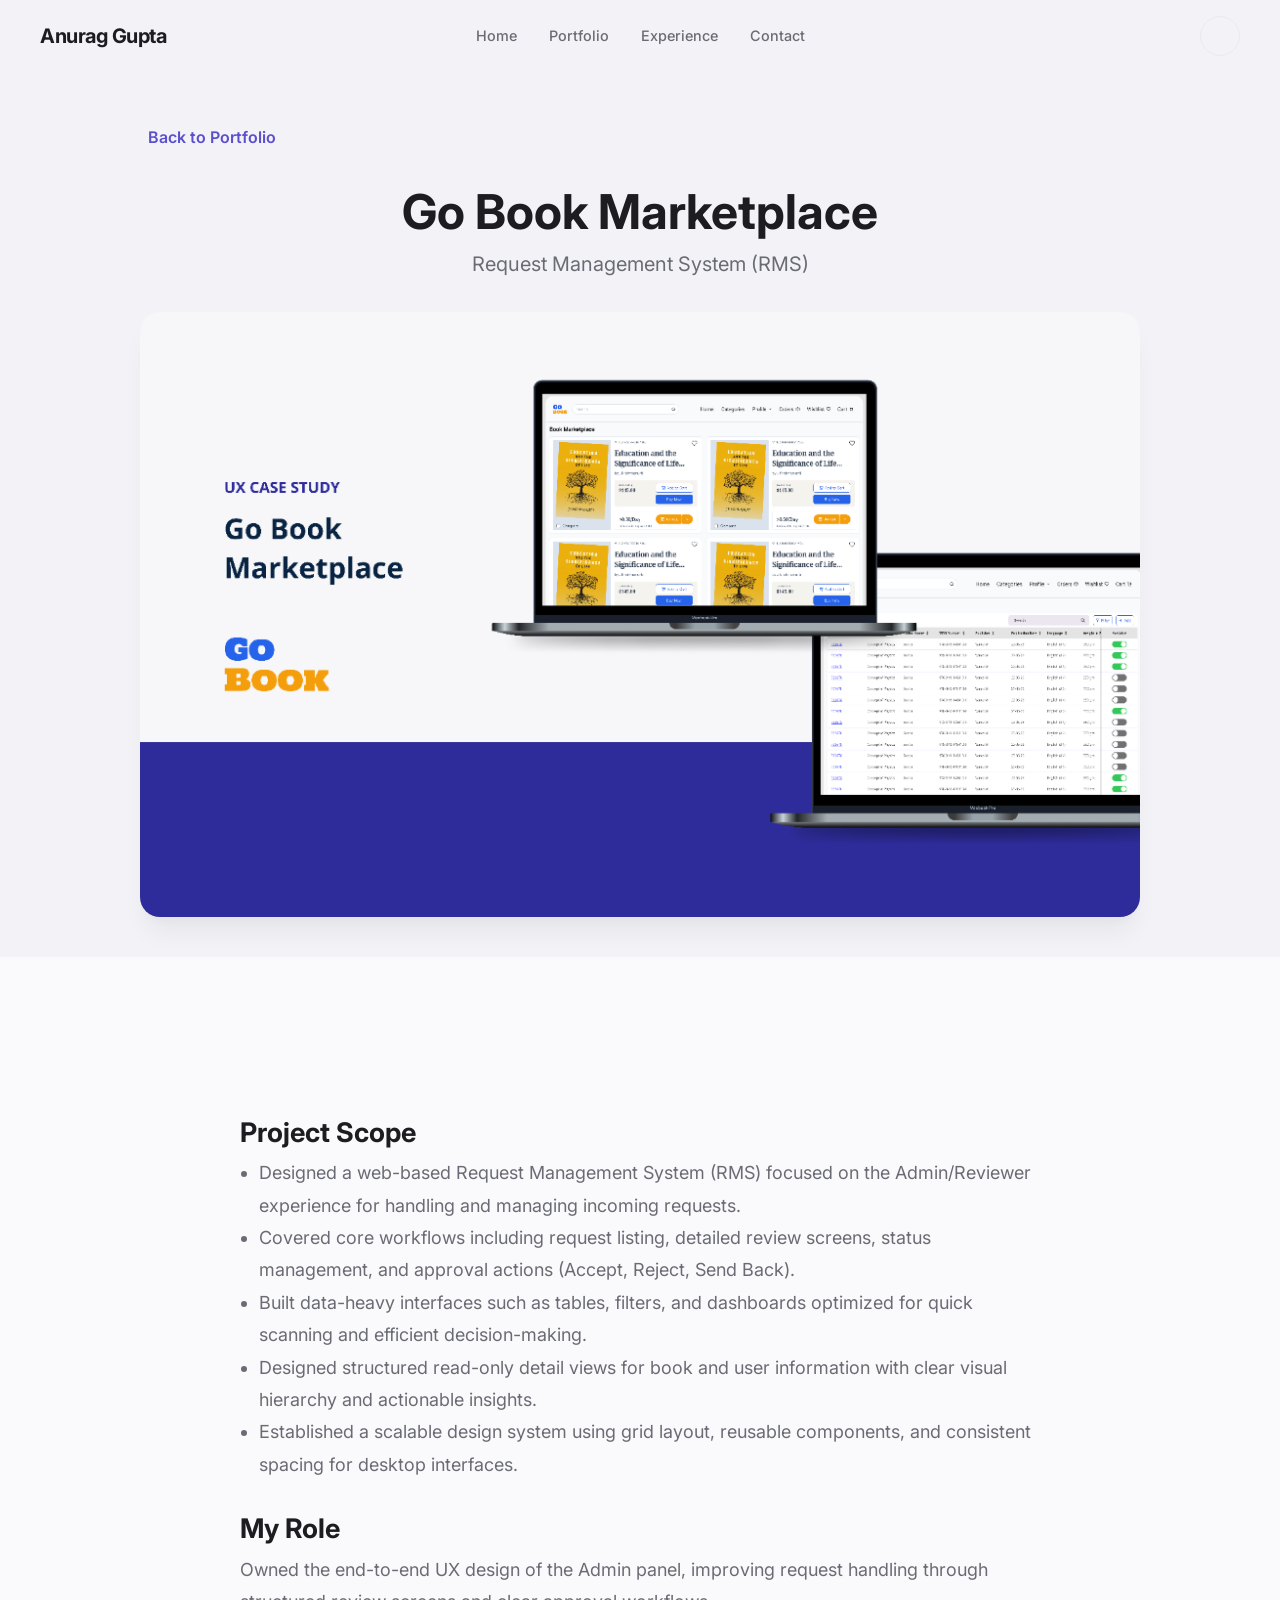
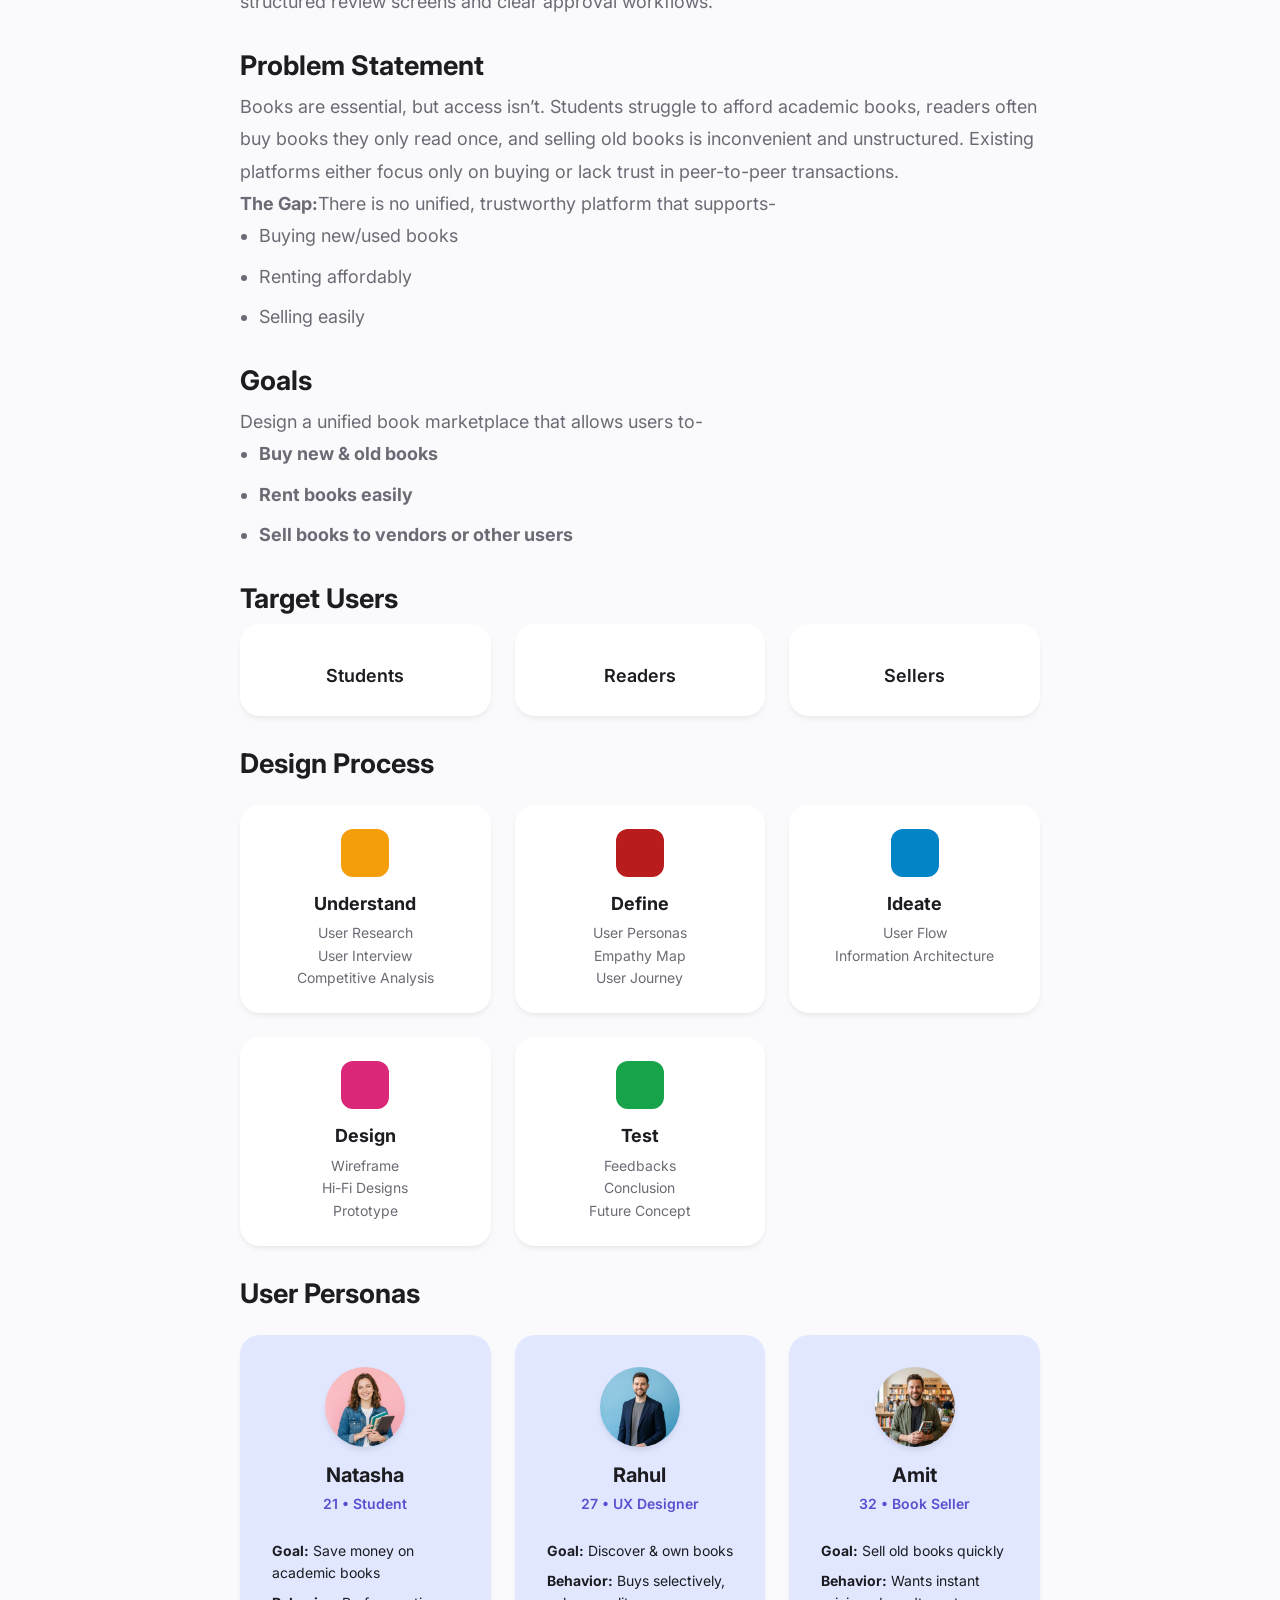
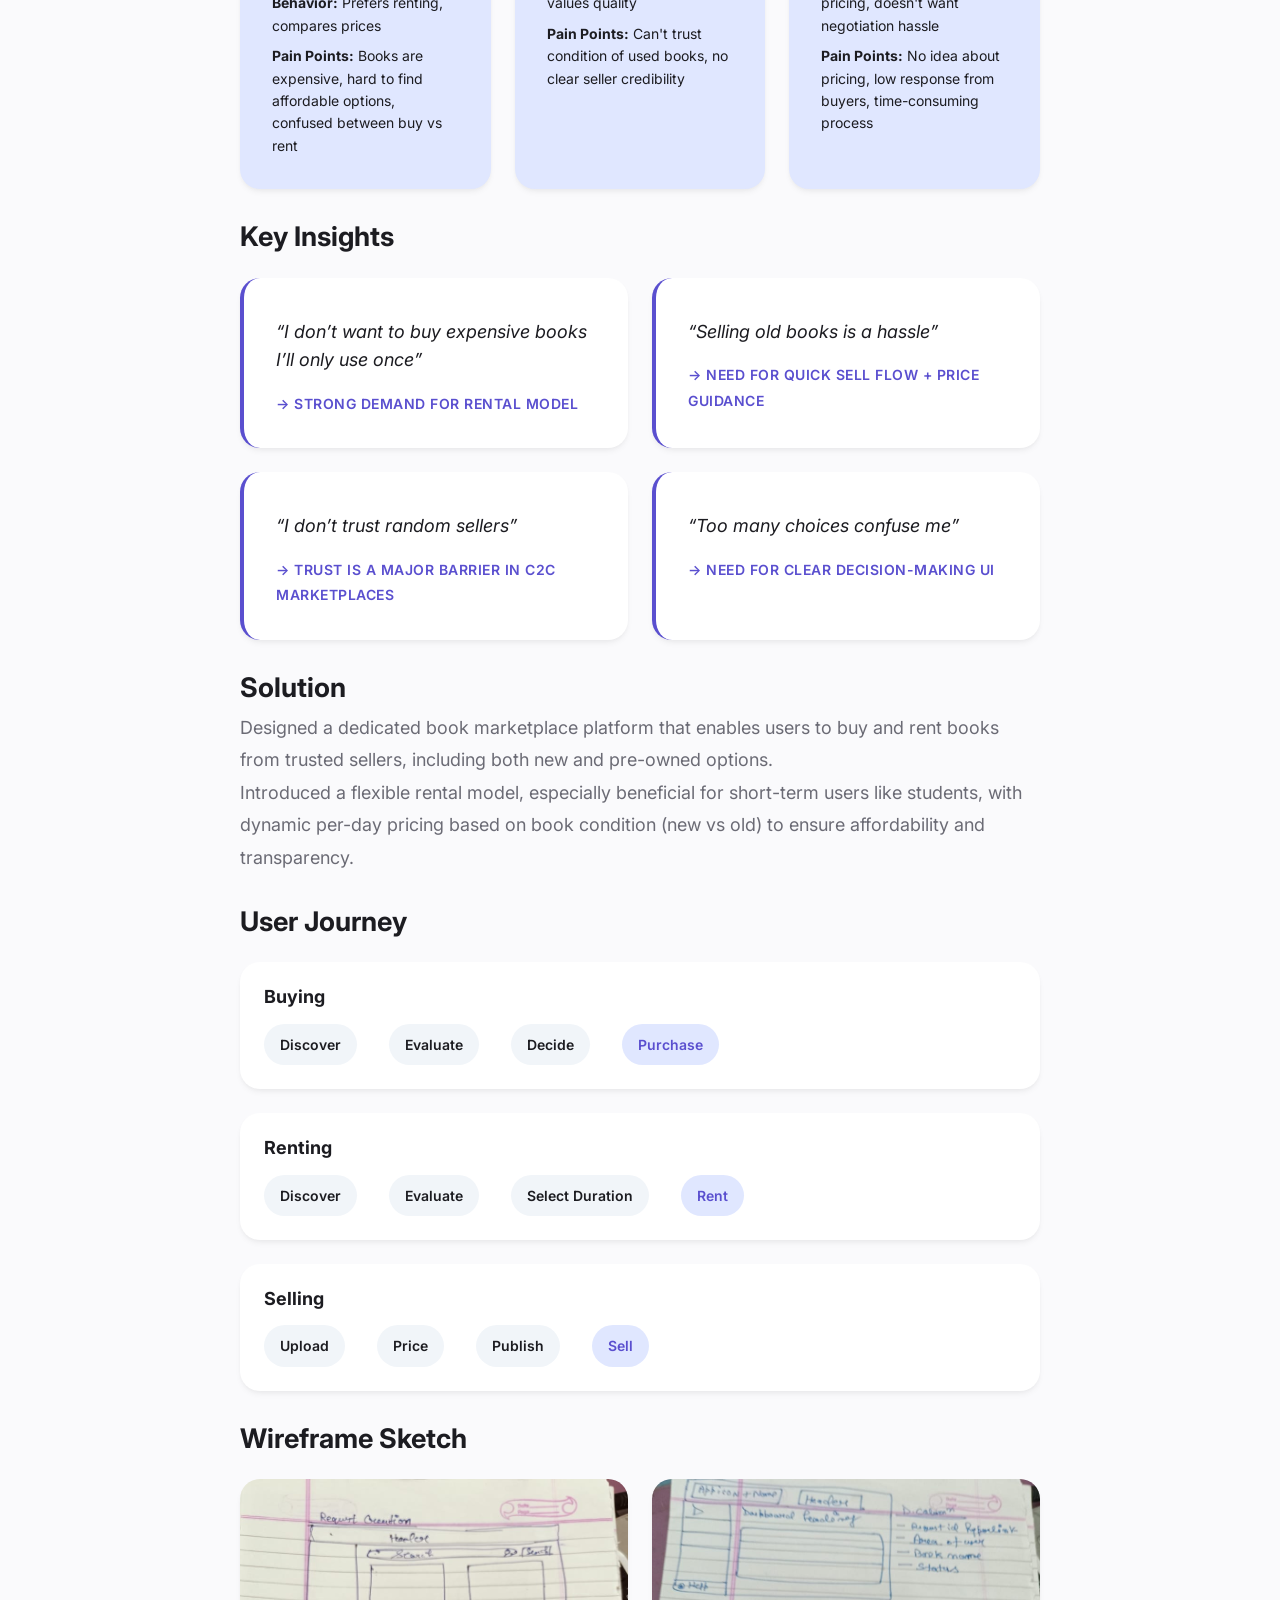
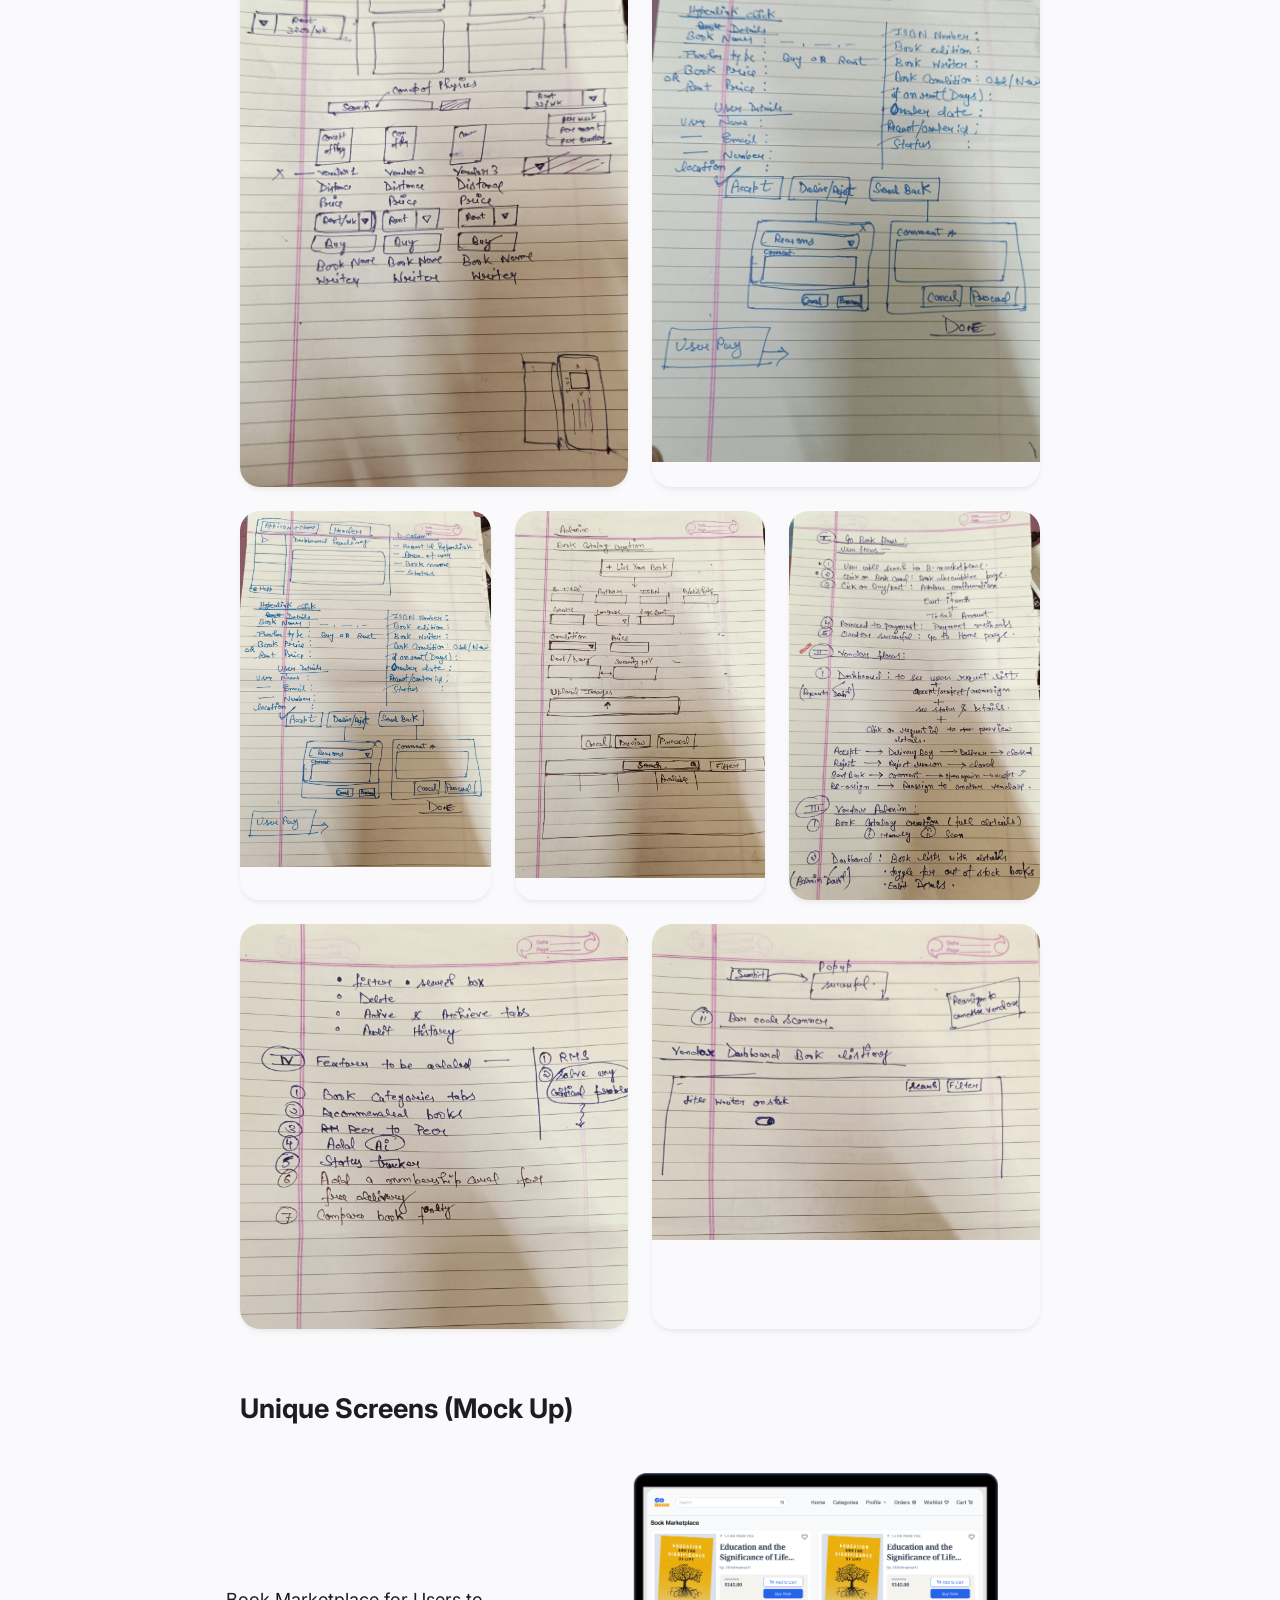
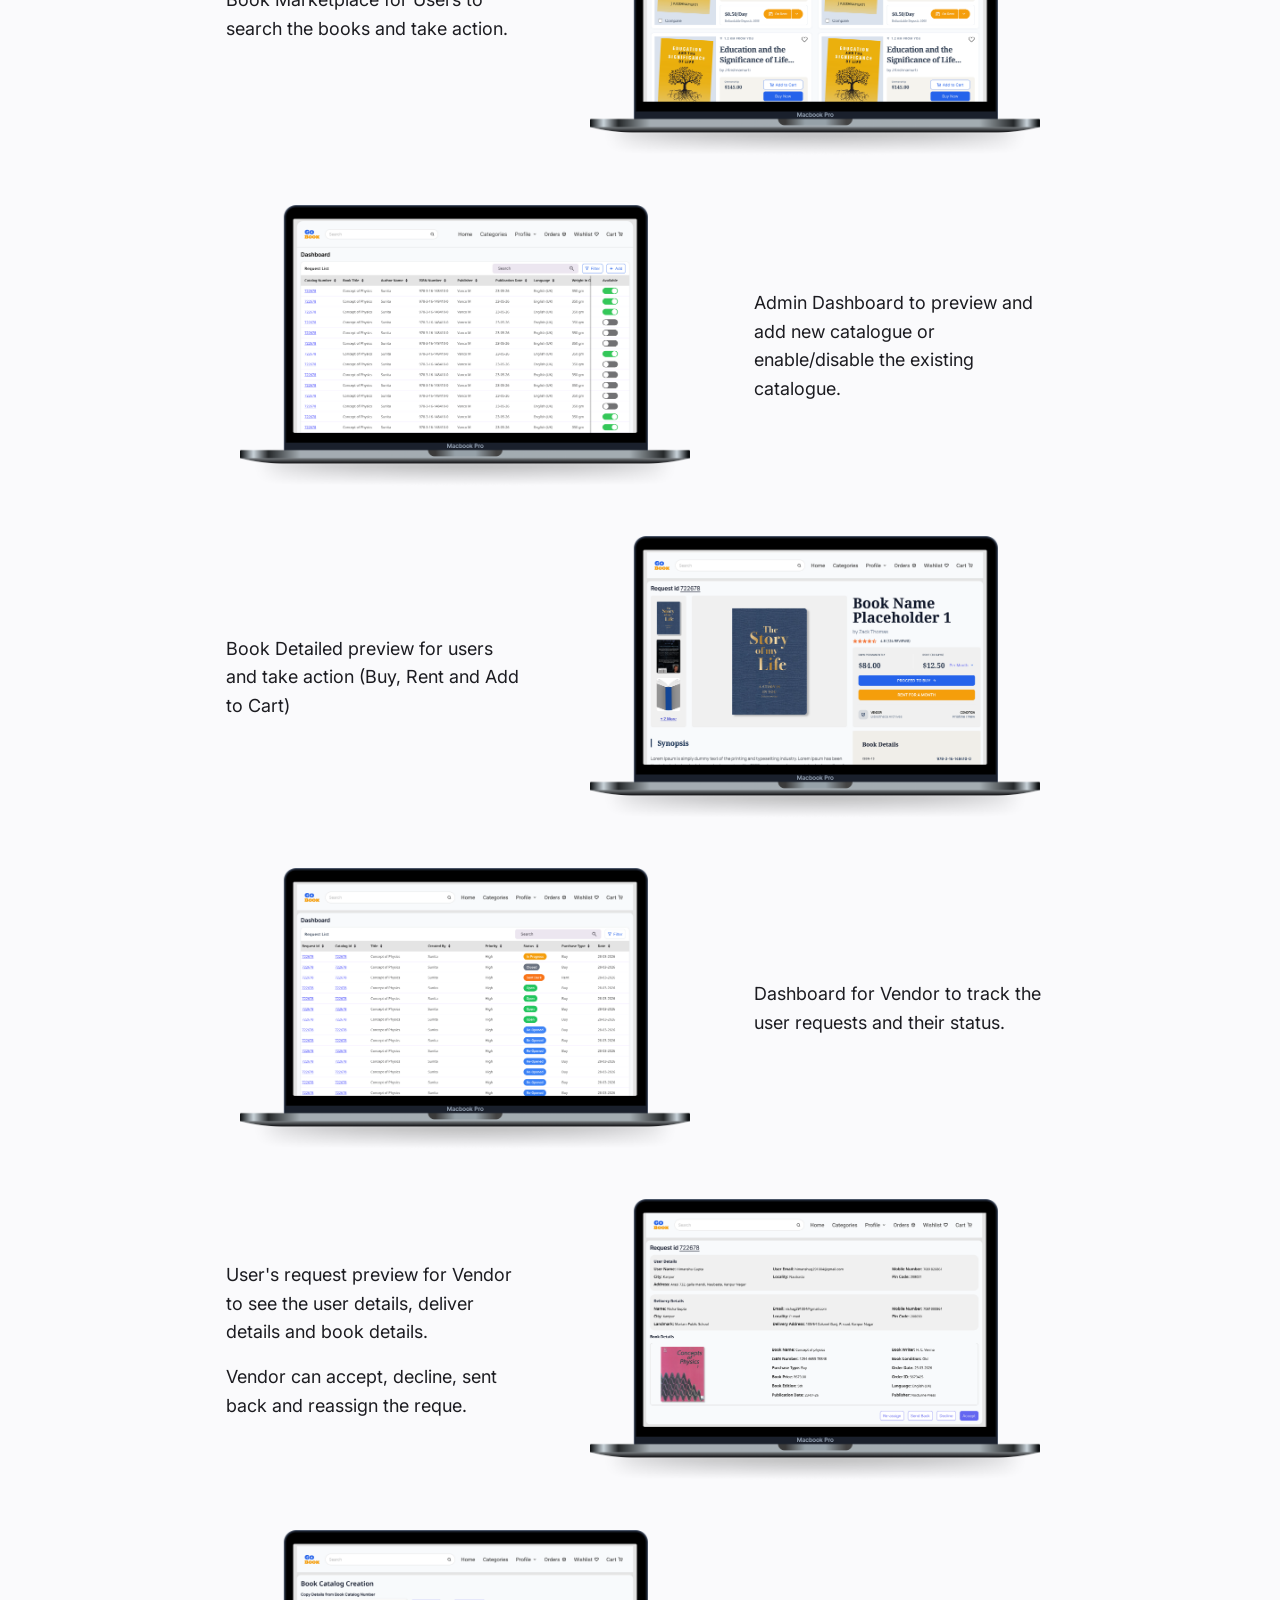
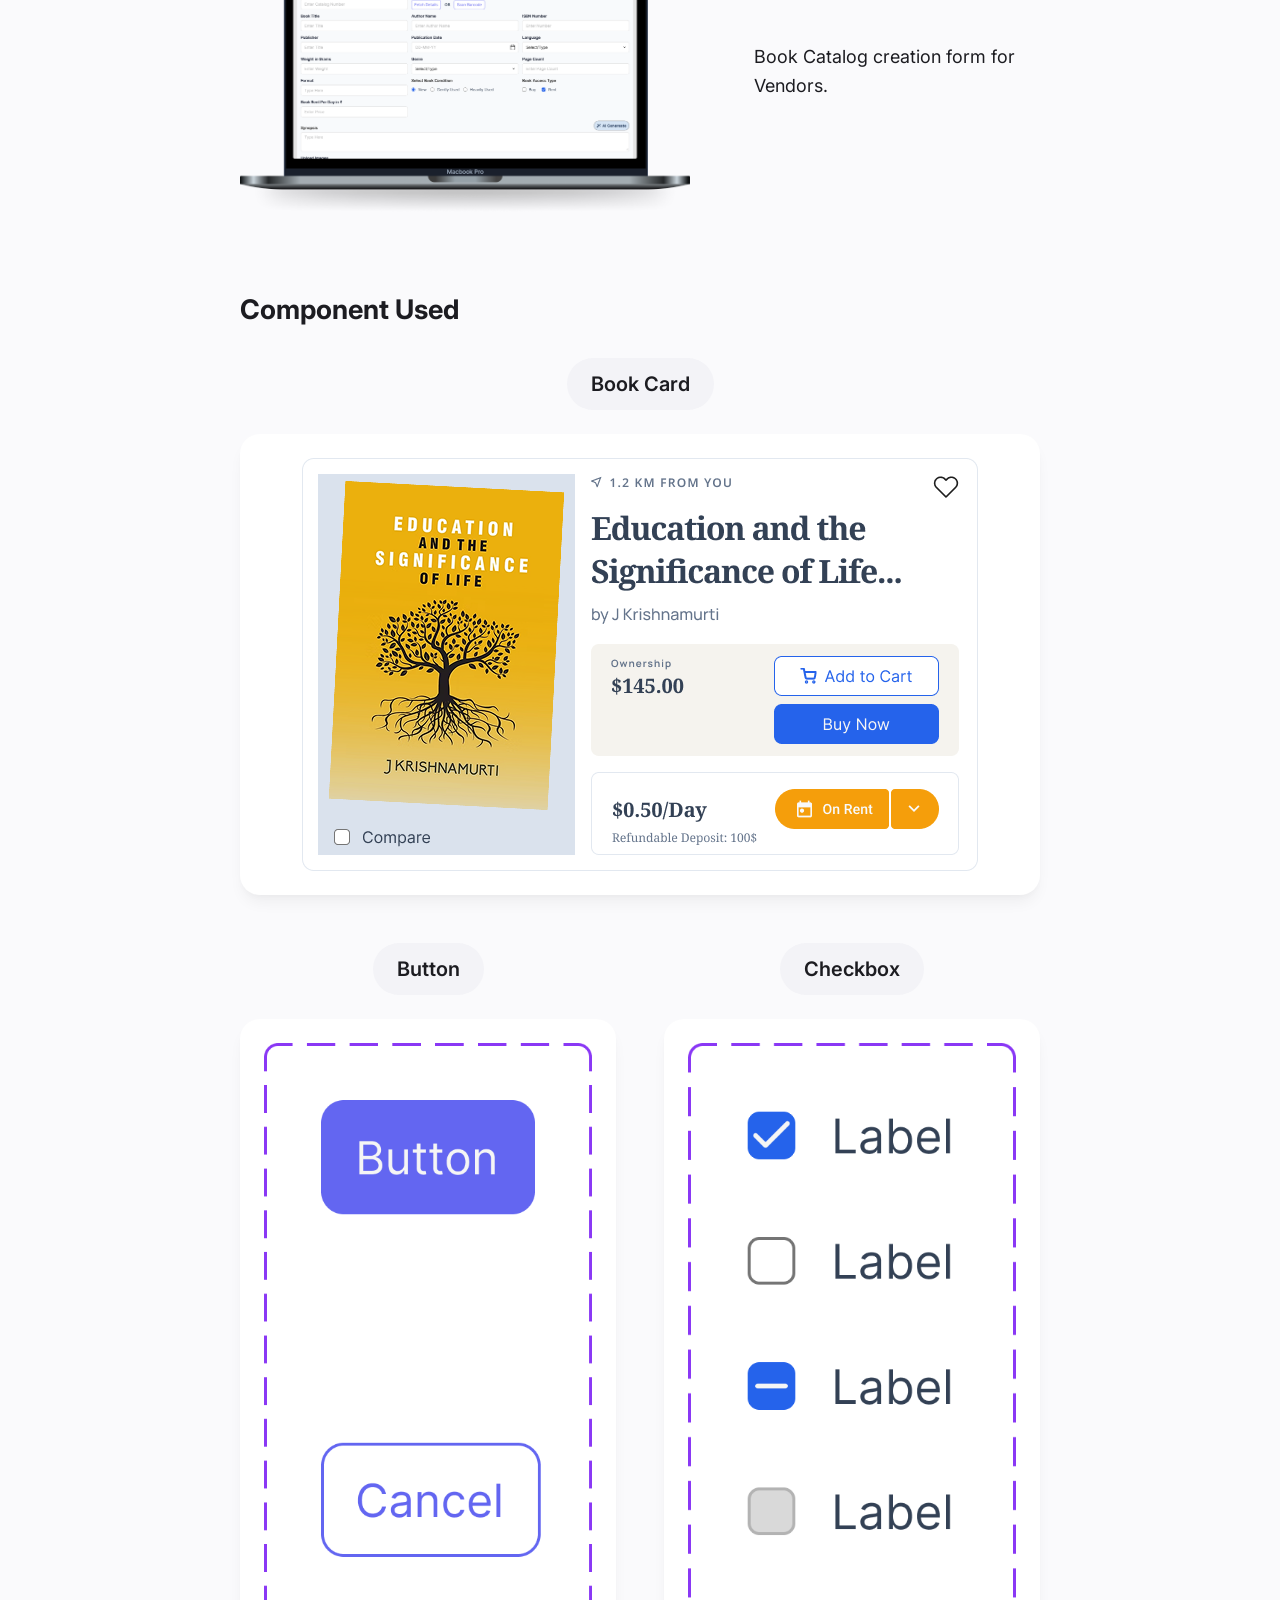
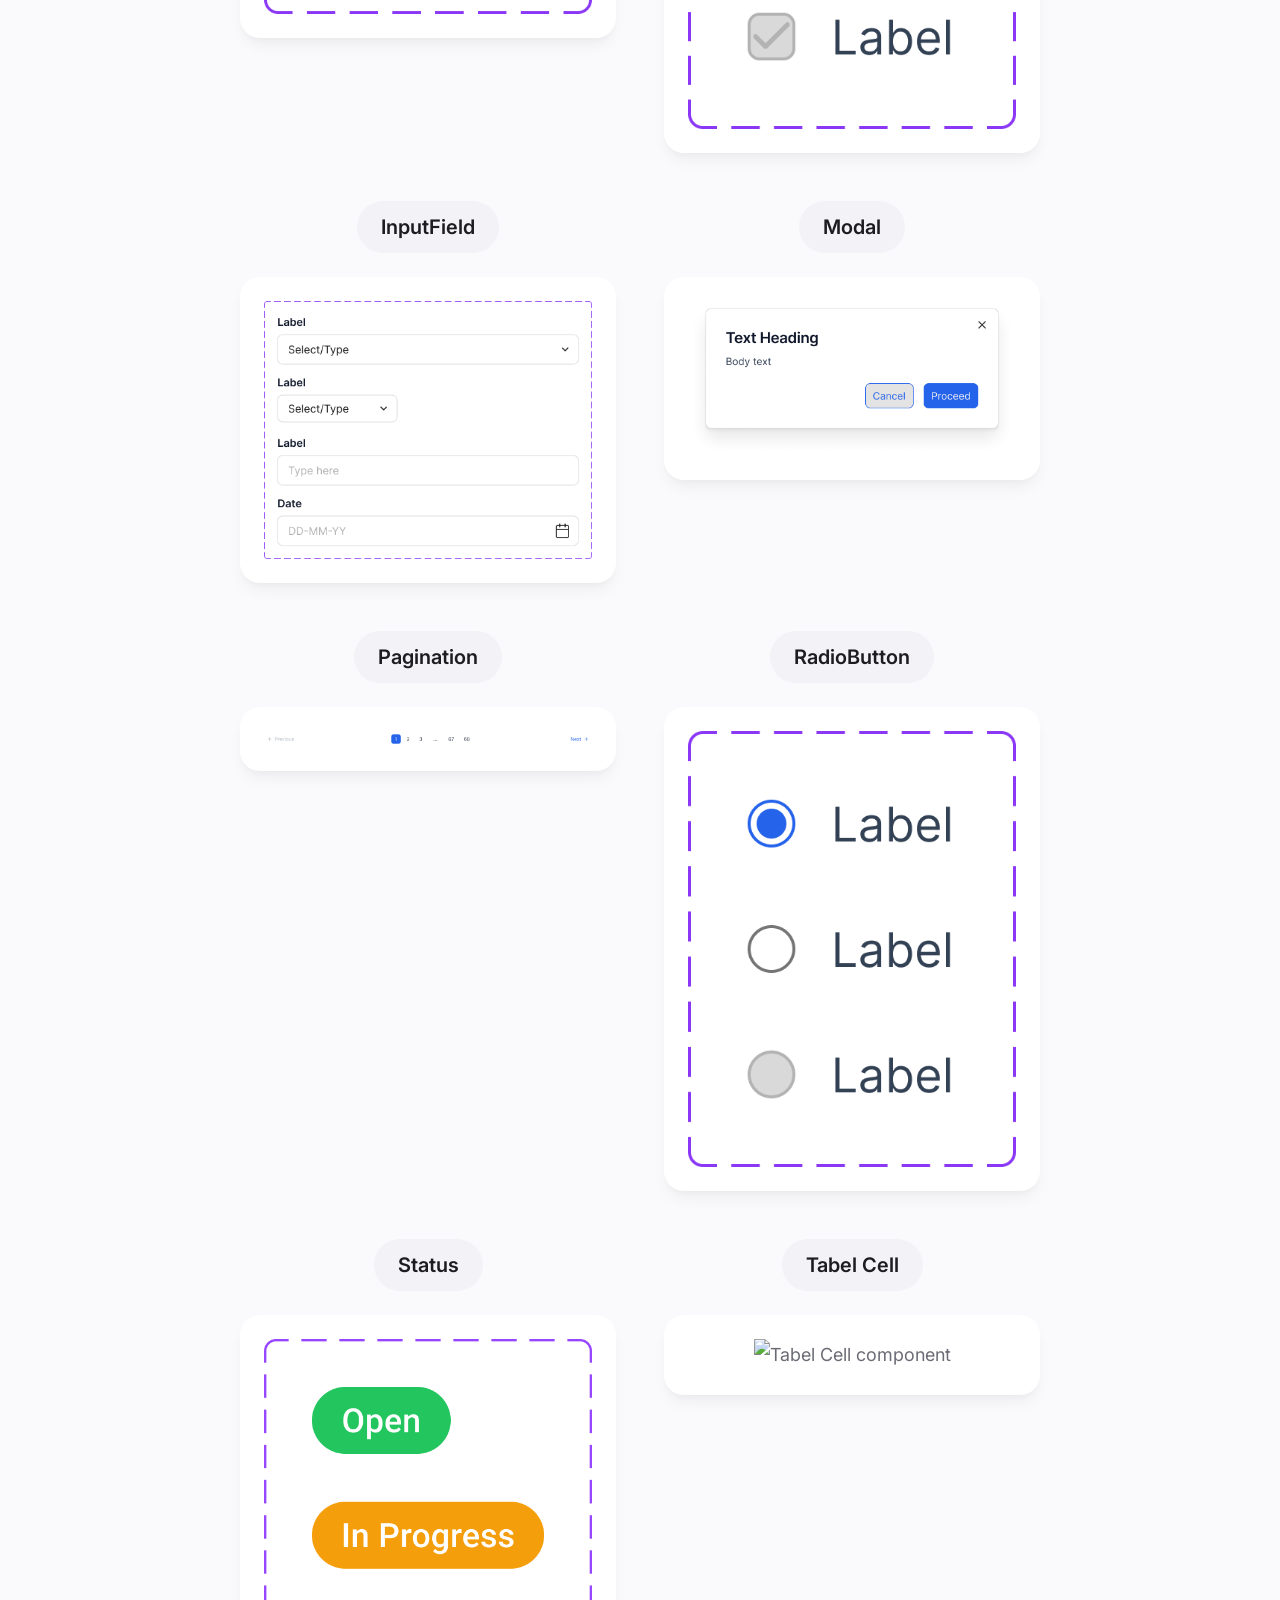
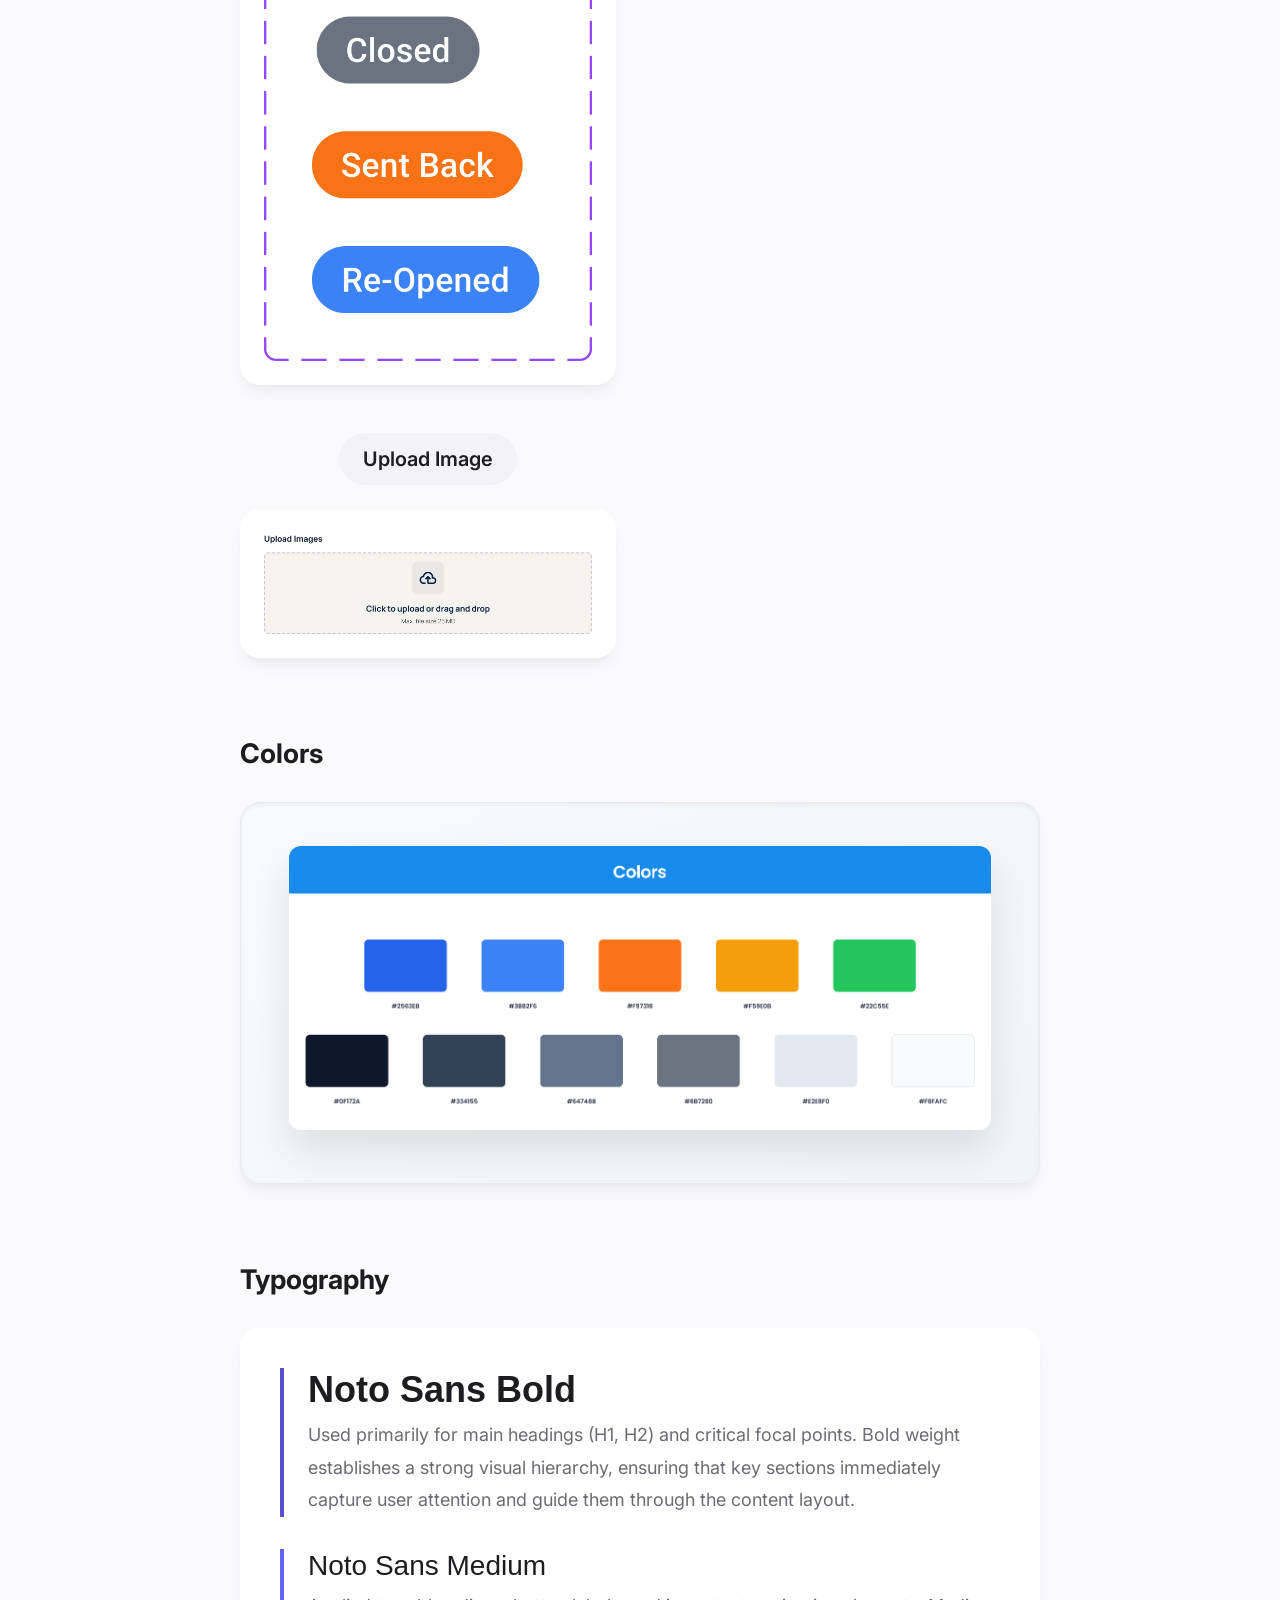
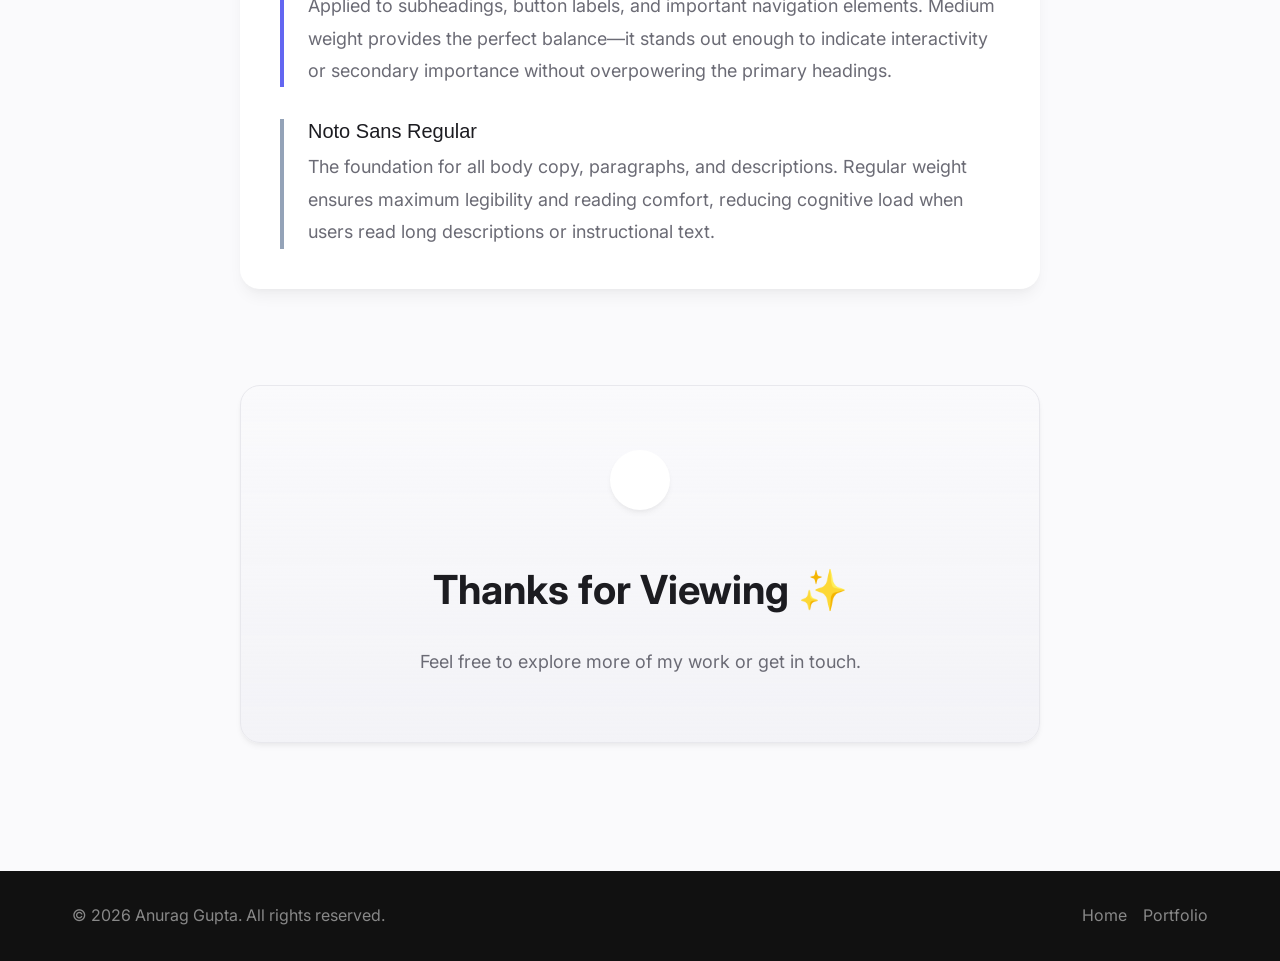
==== go-book.html @ 03f3129c "Enhance UI/UX: dark mode, navigation, images, and closing section" ====
<!DOCTYPE html>
<html lang="en">

<head>
    <meta charset="UTF-8">
    <meta name="viewport" content="width=device-width, initial-scale=1.0">
    <title>Project Details - Anurag Gupta</title>
    <link rel="stylesheet" href="style.css">
    <link href="https://fonts.googleapis.com/css2?family=Inter:wght@300;400;500;600;700&display=swap" rel="stylesheet">
    <script src="https://unpkg.com/@phosphor-icons/web"></script>
    <style>
        .project-hero {
            padding-top: 120px;
            padding-bottom: 40px;
            background-color: var(--clr-surface-light);
            text-align: center;
        }

        .project-hero h1 {
            font-size: 3rem;
            margin-bottom: var(--space-sm);
        }

        .project-hero p {
            color: var(--clr-text-muted);
            font-size: 1.25rem;
            margin-bottom: var(--space-lg);
        }

        .project-banner {
            width: 100%;
            max-width: 1000px;
            margin: 0 auto;
            border-radius: var(--radius-lg);
            box-shadow: var(--shadow-lg);
            overflow: hidden;
        }

        .project-content {
            max-width: 800px;
            margin: 0 auto;
            padding: var(--space-xl) 0;
            font-size: 1.125rem;
            line-height: 1.8;
            color: var(--clr-text-muted);
        }

        .project-content h2 {
            color: var(--clr-text-main);
            margin: var(--space-lg) 0 var(--space-sm);
        }

        .back-link {
            display: inline-flex;
            align-items: center;
            gap: 0.5rem;
            font-weight: 600;
            color: var(--clr-primary);
            margin-bottom: var(--space-lg);
            transition: var(--transition-fast);
        }

        .back-link:hover {
            transform: translateX(-5px);
        }
    </style>
</head>

<body>
    <!-- Navbar -->
    <header class="navbar">
        <div class="nav-container">
            <a href="index.html" class="logo">Anurag Gupta</a>
            <nav class="nav-links">
                <a href="index.html#home">Home</a>
                <a href="index.html#portfolio">Portfolio</a>
                <a href="index.html#experience">Experience</a>
                <a href="index.html#contact">Contact</a>
            </nav>
            <div class="theme-toggle-container">
                <button id="theme-toggle" class="theme-toggle" aria-label="Toggle Dark Mode">
                    <i class="ph ph-moon"></i>
                </button>
            </div>
        </div>
    </header>

    <main>
        <section class="project-hero">
            <div class="container fade-up">
                <div style="text-align: left; max-width: 1000px; margin: 0 auto; width: 100%;">
                    <a href="index.html#portfolio" class="back-link"><i class="ph ph-arrow-left"></i> Back to
                        Portfolio</a>
                </div>
                <h1>Go Book Marketplace</h1>
                <p>Request Management System (RMS)</p>
                <div class="project-banner">
                    <img src="go_book_marketplace.png" alt="Go Book Marketplace Project Banner">
                </div>
            </div>
        </section>

        <section class="section container">
            <div class="project-content fade-up">
                <h2>Project Scope</h2>
                <ul style="padding-left: 1.2rem; margin-bottom: 1.5rem;">
                    <li>Designed a web-based Request Management System (RMS) focused on the Admin/Reviewer experience
                        for handling and managing incoming requests.</li>
                    <li>Covered core workflows including request listing, detailed review screens, status management,
                        and approval actions (Accept, Reject, Send Back).</li>
                    <li>Built data-heavy interfaces such as tables, filters, and dashboards optimized for quick scanning
                        and efficient decision-making.</li>
                    <li>Designed structured read-only detail views for book and user information with clear visual
                        hierarchy and actionable insights.</li>
                    <li>Established a scalable design system using grid layout, reusable components, and consistent
                        spacing for desktop interfaces.</li>
                </ul>

                <h2>My Role</h2>
                <p>Owned the end-to-end UX design of the Admin panel, improving request handling through structured
                    review screens and clear approval workflows.</p>

                <h2>Problem Statement</h2>
                <p>Books are essential, but access isn’t.
                    Students struggle to afford academic books, readers often buy books they only read once, and selling
                    old books is inconvenient and unstructured. Existing platforms either focus only on buying or lack
                    trust in peer-to-peer transactions.<br>
                    <b>The Gap:</b>There is no unified, trustworthy platform that supports-
                </p>
                <ul style="padding-left: 1.2rem; margin-bottom: 1.5rem;">
                    <li style="margin-bottom: 0.5rem;">Buying new/used books</li>
                    <li style="margin-bottom: 0.5rem;">Renting affordably</li>
                    <li style="margin-bottom: 0.5rem;">Selling easily</li>
                </ul>

                <h2>Goals</h2>
                <p>Design a unified book marketplace that allows users to-</p>
                <ul style="padding-left: 1.2rem; margin-bottom: 1.5rem;">
                    <li style="margin-bottom: 0.5rem;"><b>Buy new & old books</b></li>
                    <li style="margin-bottom: 0.5rem;"><b>Rent books easily</b></li>
                    <li style="margin-bottom: 0.5rem;"><b>Sell books to vendors or other users</b></li>
                </ul>

                <h2>Target Users</h2>
                <div
                    style="display: grid; grid-template-columns: repeat(auto-fit, minmax(150px, 1fr)); gap: 1.5rem; margin-bottom: 2rem;">
                    <div
                        style="text-align: center; background: #fff; padding: 1.5rem; border-radius: var(--radius-lg); box-shadow: var(--shadow-sm); display: flex; flex-direction: column; align-items: center; justify-content: center; gap: 0.75rem;">
                        <i class="ph ph-graduation-cap" style="font-size: 2.5rem; color: var(--clr-primary);"></i>
                        <span
                            style="font-weight: 600; color: var(--clr-text-main); font-size: 1.125rem;">Students</span>
                    </div>
                    <div
                        style="text-align: center; background: #fff; padding: 1.5rem; border-radius: var(--radius-lg); box-shadow: var(--shadow-sm); display: flex; flex-direction: column; align-items: center; justify-content: center; gap: 0.75rem;">
                        <i class="ph ph-book-open" style="font-size: 2.5rem; color: var(--clr-primary);"></i>
                        <span style="font-weight: 600; color: var(--clr-text-main); font-size: 1.125rem;">Readers</span>
                    </div>
                    <div
                        style="text-align: center; background: #fff; padding: 1.5rem; border-radius: var(--radius-lg); box-shadow: var(--shadow-sm); display: flex; flex-direction: column; align-items: center; justify-content: center; gap: 0.75rem;">
                        <i class="ph ph-storefront" style="font-size: 2.5rem; color: var(--clr-primary);"></i>
                        <span style="font-weight: 600; color: var(--clr-text-main); font-size: 1.125rem;">Sellers</span>
                    </div>
                </div>

                <h2>Design Process</h2>
                <div
                    style="display: grid; grid-template-columns: repeat(auto-fit, minmax(200px, 1fr)); gap: 1.5rem; margin-top: 1.5rem;">
                    <div
                        style="text-align: center; background: #fff; padding: 1.5rem; border-radius: var(--radius-lg); box-shadow: var(--shadow-sm);">
                        <div
                            style="width: 48px; height: 48px; background: #f59e0b; color: white; border-radius: 12px; display: flex; align-items: center; justify-content: center; margin: 0 auto 1rem; font-size: 1.5rem;">
                            <i class="ph ph-heart"></i>
                        </div>
                        <h3 style="margin-bottom: 0.5rem; color: var(--clr-text-main); font-size: 1.125rem;">Understand
                        </h3>
                        <p style="font-size: 0.875rem; color: var(--clr-text-muted); line-height: 1.6;">User
                            Research<br>User Interview<br>Competitive Analysis</p>
                    </div>
                    <div
                        style="text-align: center; background: #fff; padding: 1.5rem; border-radius: var(--radius-lg); box-shadow: var(--shadow-sm);">
                        <div
                            style="width: 48px; height: 48px; background: #b91c1c; color: white; border-radius: 12px; display: flex; align-items: center; justify-content: center; margin: 0 auto 1rem; font-size: 1.5rem;">
                            <i class="ph ph-target"></i>
                        </div>
                        <h3 style="margin-bottom: 0.5rem; color: var(--clr-text-main); font-size: 1.125rem;">Define</h3>
                        <p style="font-size: 0.875rem; color: var(--clr-text-muted); line-height: 1.6;">User
                            Personas<br>Empathy Map<br>User Journey</p>
                    </div>
                    <div
                        style="text-align: center; background: #fff; padding: 1.5rem; border-radius: var(--radius-lg); box-shadow: var(--shadow-sm);">
                        <div
                            style="width: 48px; height: 48px; background: #0284c7; color: white; border-radius: 12px; display: flex; align-items: center; justify-content: center; margin: 0 auto 1rem; font-size: 1.5rem;">
                            <i class="ph ph-lightbulb"></i>
                        </div>
                        <h3 style="margin-bottom: 0.5rem; color: var(--clr-text-main); font-size: 1.125rem;">Ideate</h3>
                        <p style="font-size: 0.875rem; color: var(--clr-text-muted); line-height: 1.6;">User
                            Flow<br>Information Architecture</p>
                    </div>
                    <div
                        style="text-align: center; background: #fff; padding: 1.5rem; border-radius: var(--radius-lg); box-shadow: var(--shadow-sm);">
                        <div
                            style="width: 48px; height: 48px; background: #db2777; color: white; border-radius: 12px; display: flex; align-items: center; justify-content: center; margin: 0 auto 1rem; font-size: 1.5rem;">
                            <i class="ph ph-pen-nib"></i>
                        </div>
                        <h3 style="margin-bottom: 0.5rem; color: var(--clr-text-main); font-size: 1.125rem;">Design</h3>
                        <p style="font-size: 0.875rem; color: var(--clr-text-muted); line-height: 1.6;">
                            Wireframe<br>Hi-Fi Designs<br>Prototype</p>
                    </div>
                    <div
                        style="text-align: center; background: #fff; padding: 1.5rem; border-radius: var(--radius-lg); box-shadow: var(--shadow-sm);">
                        <div
                            style="width: 48px; height: 48px; background: #16a34a; color: white; border-radius: 12px; display: flex; align-items: center; justify-content: center; margin: 0 auto 1rem; font-size: 1.5rem;">
                            <i class="ph ph-check-square"></i>
                        </div>
                        <h3 style="margin-bottom: 0.5rem; color: var(--clr-text-main); font-size: 1.125rem;">Test</h3>
                        <p style="font-size: 0.875rem; color: var(--clr-text-muted); line-height: 1.6;">
                            Feedbacks<br>Conclusion<br>Future Concept</p>
                    </div>
                </div>

                <h2>User Personas</h2>
                <div
                    style="display: grid; grid-template-columns: repeat(auto-fit, minmax(250px, 1fr)); gap: 1.5rem; margin-top: 1.5rem;">
                    <div
                        style="background: #e0e7ff; padding: 2rem; border-radius: var(--radius-lg); box-shadow: var(--shadow-sm);">
                        <div style="text-align: center; margin-bottom: 1.5rem;">
                            <img src="persona_student.png" alt="Natasha"
                                style="width: 80px; height: 80px; border-radius: 50%; object-fit: cover; margin: 0 auto 1rem; box-shadow: 0 4px 6px -1px rgb(0 0 0 / 0.1);">
                            <h3 style="margin-bottom: 0.25rem; color: var(--clr-text-main); font-size: 1.25rem;">Natasha
                            </h3>
                            <p style="font-size: 0.875rem; color: var(--clr-primary); font-weight: 600;">21 &bull;
                                Student</p>
                        </div>
                        <div style="font-size: 0.875rem; color: var(--clr-text-main); line-height: 1.6;">
                            <p style="margin-bottom: 0.5rem;"><strong>Goal:</strong> Save money on academic books</p>
                            <p style="margin-bottom: 0.5rem;"><strong>Behavior:</strong> Prefers renting, compares
                                prices</p>
                            <p style="margin-bottom: 0;"><strong>Pain Points:</strong> Books are expensive, hard to find
                                affordable options, confused between buy vs rent</p>
                        </div>
                    </div>

                    <div
                        style="background: #e0e7ff; padding: 2rem; border-radius: var(--radius-lg); box-shadow: var(--shadow-sm);">
                        <div style="text-align: center; margin-bottom: 1.5rem;">
                            <img src="persona_designer.png" alt="Rahul"
                                style="width: 80px; height: 80px; border-radius: 50%; object-fit: cover; margin: 0 auto 1rem; box-shadow: 0 4px 6px -1px rgb(0 0 0 / 0.1);">
                            <h3 style="margin-bottom: 0.25rem; color: var(--clr-text-main); font-size: 1.25rem;">Rahul
                            </h3>
                            <p style="font-size: 0.875rem; color: var(--clr-primary); font-weight: 600;">27 &bull; UX
                                Designer</p>
                        </div>
                        <div style="font-size: 0.875rem; color: var(--clr-text-main); line-height: 1.6;">
                            <p style="margin-bottom: 0.5rem;"><strong>Goal:</strong> Discover & own books</p>
                            <p style="margin-bottom: 0.5rem;"><strong>Behavior:</strong> Buys selectively, values
                                quality</p>
                            <p style="margin-bottom: 0;"><strong>Pain Points:</strong> Can't trust condition of used
                                books, no clear seller credibility</p>
                        </div>
                    </div>

                    <div
                        style="background: #e0e7ff; padding: 2rem; border-radius: var(--radius-lg); box-shadow: var(--shadow-sm);">
                        <div style="text-align: center; margin-bottom: 1.5rem;">
                            <img src="persona_seller.png" alt="Amit"
                                style="width: 80px; height: 80px; border-radius: 50%; object-fit: cover; margin: 0 auto 1rem; box-shadow: 0 4px 6px -1px rgb(0 0 0 / 0.1);">
                            <h3 style="margin-bottom: 0.25rem; color: var(--clr-text-main); font-size: 1.25rem;">Amit
                            </h3>
                            <p style="font-size: 0.875rem; color: var(--clr-primary); font-weight: 600;">32 &bull; Book
                                Seller</p>
                        </div>
                        <div style="font-size: 0.875rem; color: var(--clr-text-main); line-height: 1.6;">
                            <p style="margin-bottom: 0.5rem;"><strong>Goal:</strong> Sell old books quickly</p>
                            <p style="margin-bottom: 0.5rem;"><strong>Behavior:</strong> Wants instant pricing, doesn't
                                want negotiation hassle</p>
                            <p style="margin-bottom: 0;"><strong>Pain Points:</strong> No idea about pricing, low
                                response from buyers, time-consuming process</p>
                        </div>
                    </div>
                </div>

                <h2>Key Insights</h2>
                <div
                    style="display: grid; grid-template-columns: repeat(auto-fit, minmax(300px, 1fr)); gap: 1.5rem; margin-top: 1.5rem;">
                    <div
                        style="background: #fff; padding: 2rem; border-radius: var(--radius-lg); box-shadow: var(--shadow-sm); border-left: 4px solid var(--clr-primary);">
                        <i class="ph-fill ph-quotes"
                            style="font-size: 2rem; color: var(--clr-primary); opacity: 0.2; margin-bottom: 0.5rem; display: block;"></i>
                        <p
                            style="font-size: 1.125rem; font-style: italic; color: var(--clr-text-main); margin-bottom: 1rem; line-height: 1.6;">
                            “I don’t want to buy expensive books I’ll only use once”</p>
                        <div
                            style="font-size: 0.875rem; font-weight: 600; color: var(--clr-primary); text-transform: uppercase; letter-spacing: 0.5px;">
                            &rarr; Strong demand for rental model</div>
                    </div>

                    <div
                        style="background: #fff; padding: 2rem; border-radius: var(--radius-lg); box-shadow: var(--shadow-sm); border-left: 4px solid var(--clr-primary);">
                        <i class="ph-fill ph-quotes"
                            style="font-size: 2rem; color: var(--clr-primary); opacity: 0.2; margin-bottom: 0.5rem; display: block;"></i>
                        <p
                            style="font-size: 1.125rem; font-style: italic; color: var(--clr-text-main); margin-bottom: 1rem; line-height: 1.6;">
                            “Selling old books is a hassle”</p>
                        <div
                            style="font-size: 0.875rem; font-weight: 600; color: var(--clr-primary); text-transform: uppercase; letter-spacing: 0.5px;">
                            &rarr; Need for quick sell flow + price guidance</div>
                    </div>

                    <div
                        style="background: #fff; padding: 2rem; border-radius: var(--radius-lg); box-shadow: var(--shadow-sm); border-left: 4px solid var(--clr-primary);">
                        <i class="ph-fill ph-quotes"
                            style="font-size: 2rem; color: var(--clr-primary); opacity: 0.2; margin-bottom: 0.5rem; display: block;"></i>
                        <p
                            style="font-size: 1.125rem; font-style: italic; color: var(--clr-text-main); margin-bottom: 1rem; line-height: 1.6;">
                            “I don’t trust random sellers”</p>
                        <div
                            style="font-size: 0.875rem; font-weight: 600; color: var(--clr-primary); text-transform: uppercase; letter-spacing: 0.5px;">
                            &rarr; Trust is a major barrier in C2C marketplaces</div>
                    </div>

                    <div
                        style="background: #fff; padding: 2rem; border-radius: var(--radius-lg); box-shadow: var(--shadow-sm); border-left: 4px solid var(--clr-primary);">
                        <i class="ph-fill ph-quotes"
                            style="font-size: 2rem; color: var(--clr-primary); opacity: 0.2; margin-bottom: 0.5rem; display: block;"></i>
                        <p
                            style="font-size: 1.125rem; font-style: italic; color: var(--clr-text-main); margin-bottom: 1rem; line-height: 1.6;">
                            “Too many choices confuse me”</p>
                        <div
                            style="font-size: 0.875rem; font-weight: 600; color: var(--clr-primary); text-transform: uppercase; letter-spacing: 0.5px;">
                            &rarr; Need for clear decision-making UI</div>
                    </div>
                </div>

                <h2>Solution</h2>
                <p>Designed a dedicated book marketplace platform that enables users to buy and rent books from trusted
                    sellers, including both new and pre-owned options.</p>
                <p>Introduced a flexible rental model, especially beneficial for short-term users like students, with
                    dynamic per-day pricing based on book condition (new vs old) to ensure affordability and
                    transparency.</p>

                <h2>User Journey</h2>
                <div style="display: flex; flex-direction: column; gap: 1.5rem; margin-top: 1.5rem;">

                    <div
                        style="background: #fff; padding: 1.5rem; border-radius: var(--radius-lg); box-shadow: var(--shadow-sm);">
                        <h3 style="color: var(--clr-text-main); margin-bottom: 1rem; font-size: 1.125rem;">Buying</h3>
                        <div
                            style="display: flex; align-items: center; gap: 1rem; flex-wrap: wrap; font-size: 0.875rem; font-weight: 600; color: var(--clr-text-main);">
                            <div style="background: #f1f5f9; padding: 0.5rem 1rem; border-radius: 99px;">Discover</div>
                            <i class="ph ph-arrow-right" style="color: var(--clr-text-muted);"></i>
                            <div style="background: #f1f5f9; padding: 0.5rem 1rem; border-radius: 99px;">Evaluate</div>
                            <i class="ph ph-arrow-right" style="color: var(--clr-text-muted);"></i>
                            <div style="background: #f1f5f9; padding: 0.5rem 1rem; border-radius: 99px;">Decide</div>
                            <i class="ph ph-arrow-right" style="color: var(--clr-text-muted);"></i>
                            <div
                                style="background: #e0e7ff; color: var(--clr-primary); padding: 0.5rem 1rem; border-radius: 99px;">
                                Purchase</div>
                        </div>
                    </div>

                    <div
                        style="background: #fff; padding: 1.5rem; border-radius: var(--radius-lg); box-shadow: var(--shadow-sm);">
                        <h3 style="color: var(--clr-text-main); margin-bottom: 1rem; font-size: 1.125rem;">Renting</h3>
                        <div
                            style="display: flex; align-items: center; gap: 1rem; flex-wrap: wrap; font-size: 0.875rem; font-weight: 600; color: var(--clr-text-main);">
                            <div style="background: #f1f5f9; padding: 0.5rem 1rem; border-radius: 99px;">Discover</div>
                            <i class="ph ph-arrow-right" style="color: var(--clr-text-muted);"></i>
                            <div style="background: #f1f5f9; padding: 0.5rem 1rem; border-radius: 99px;">Evaluate</div>
                            <i class="ph ph-arrow-right" style="color: var(--clr-text-muted);"></i>
                            <div style="background: #f1f5f9; padding: 0.5rem 1rem; border-radius: 99px;">Select Duration
                            </div>
                            <i class="ph ph-arrow-right" style="color: var(--clr-text-muted);"></i>
                            <div
                                style="background: #e0e7ff; color: var(--clr-primary); padding: 0.5rem 1rem; border-radius: 99px;">
                                Rent</div>
                        </div>
                    </div>

                    <div
                        style="background: #fff; padding: 1.5rem; border-radius: var(--radius-lg); box-shadow: var(--shadow-sm);">
                        <h3 style="color: var(--clr-text-main); margin-bottom: 1rem; font-size: 1.125rem;">Selling</h3>
                        <div
                            style="display: flex; align-items: center; gap: 1rem; flex-wrap: wrap; font-size: 0.875rem; font-weight: 600; color: var(--clr-text-main);">
                            <div style="background: #f1f5f9; padding: 0.5rem 1rem; border-radius: 99px;">Upload</div>
                            <i class="ph ph-arrow-right" style="color: var(--clr-text-muted);"></i>
                            <div style="background: #f1f5f9; padding: 0.5rem 1rem; border-radius: 99px;">Price</div>
                            <i class="ph ph-arrow-right" style="color: var(--clr-text-muted);"></i>
                            <div style="background: #f1f5f9; padding: 0.5rem 1rem; border-radius: 99px;">Publish</div>
                            <i class="ph ph-arrow-right" style="color: var(--clr-text-muted);"></i>
                            <div
                                style="background: #e0e7ff; color: var(--clr-primary); padding: 0.5rem 1rem; border-radius: 99px;">
                                Sell</div>
                        </div>
                    </div>
                </div>

                <h2>Wireframe Sketch</h2>
                <div
                    style="display: grid; grid-template-columns: repeat(auto-fit, minmax(300px, 1fr)); gap: 1.5rem; margin-top: 1.5rem;">
                    <div
                        style="border-radius: var(--radius-lg); overflow: hidden; box-shadow: var(--shadow-sm); border: 1px solid var(--clr-surface-dark);">
                        <img src="/wire1.jpeg" alt="Wireframe 1" style="width: 100%; height: auto; display: block;">
                    </div>
                    <div
                        style="border-radius: var(--radius-lg); overflow: hidden; box-shadow: var(--shadow-sm); border: 1px solid var(--clr-surface-dark);">
                        <img src="/wire2.jpeg" alt="Wireframe 2" style="width: 100%; height: auto; display: block;">
                    </div>
                </div>

                <div
                    style="display: grid; grid-template-columns: repeat(auto-fit, minmax(200px, 1fr)); gap: 1.5rem; margin-top: 1.5rem;">
                    <div
                        style="border-radius: var(--radius-lg); overflow: hidden; box-shadow: var(--shadow-sm); border: 1px solid var(--clr-surface-dark);">
                        <img src="/wire3.jpeg" alt="Wireframe 3" style="width: 100%; height: auto; display: block;">
                    </div>
                    <div
                        style="border-radius: var(--radius-lg); overflow: hidden; box-shadow: var(--shadow-sm); border: 1px solid var(--clr-surface-dark);">
                        <img src="/wire4.jpeg" alt="Wireframe 4" style="width: 100%; height: auto; display: block;">
                    </div>
                    <div
                        style="border-radius: var(--radius-lg); overflow: hidden; box-shadow: var(--shadow-sm); border: 1px solid var(--clr-surface-dark);">
                        <img src="/wire5.jpeg" alt="Wireframe 5" style="width: 100%; height: auto; display: block;">
                    </div>
                </div>

                <div
                    style="display: grid; grid-template-columns: repeat(auto-fit, minmax(300px, 1fr)); gap: 1.5rem; margin-top: 1.5rem;">
                    <div
                        style="border-radius: var(--radius-lg); overflow: hidden; box-shadow: var(--shadow-sm); border: 1px solid var(--clr-surface-dark);">
                        <img src="/wire6.jpeg" alt="Wireframe 6" style="width: 100%; height: auto; display: block;">
                    </div>
                    <div
                        style="border-radius: var(--radius-lg); overflow: hidden; box-shadow: var(--shadow-sm); border: 1px solid var(--clr-surface-dark);">
                        <img src="/wire7.jpeg" alt="Wireframe 7" style="width: 100%; height: auto; display: block;">
                    </div>
                </div>

                <style>
                    .zigzag-row {
                        display: flex;
                        align-items: center;
                        gap: 4rem;
                        margin-top: 3rem;
                    }

                    .zigzag-row:nth-child(even) {
                        flex-direction: row-reverse;
                    }

                    .zigzag-content {
                        flex: 1;
                        min-width: 300px;
                    }

                    .zigzag-image {
                        flex: 1.5;
                        min-width: 450px;
                        border-radius: var(--radius-lg);
                    }

                    @media (min-width: 769px) {
                        .component-span-2 {
                            grid-column: span 2;
                        }
                    }

                    @media (max-width: 768px) {
                        .zigzag-row,
                        .zigzag-row:nth-child(even) {
                            flex-direction: column;
                            gap: 2rem;
                        }
                        .zigzag-image {
                            min-width: 100%;
                        }
                    }
                </style>

                <h2 style="margin-top: 4rem;">Unique Screens (Mock Up)</h2>

                <div class="zigzag-row">
                    <div class="zigzag-image">
                        <img src="/Device1.png" alt="Book Marketplace"
                            style="width: 100%; height: auto; display: block;">
                    </div>
                    <div class="zigzag-content">
                        <p style="font-size: 1.125rem; color: var(--clr-text-main); line-height: 1.6;">Book Marketplace
                            for Users to search the books and take action.</p>
                    </div>
                </div>

                <div class="zigzag-row">
                    <div class="zigzag-image">
                        <img src="/Device2.png" alt="Admin Dashboard"
                            style="width: 100%; height: auto; display: block;">
                    </div>
                    <div class="zigzag-content">
                        <p style="font-size: 1.125rem; color: var(--clr-text-main); line-height: 1.6;">Admin Dashboard
                            to preview and add new catalogue or enable/disable the existing catalogue.</p>
                    </div>
                </div>

                <div class="zigzag-row">
                    <div class="zigzag-image">
                        <img src="/Device3.png" alt="Book Detailed preview"
                            style="width: 100%; height: auto; display: block;">
                    </div>
                    <div class="zigzag-content">
                        <p style="font-size: 1.125rem; color: var(--clr-text-main); line-height: 1.6;">Book Detailed
                            preview for users and take action (Buy, Rent and Add to Cart)</p>
                    </div>
                </div>

                <div class="zigzag-row">
                    <div class="zigzag-image">
                        <img src="/Device4.png" alt="Vendor Dashboard"
                            style="width: 100%; height: auto; display: block;">
                    </div>
                    <div class="zigzag-content">
                        <p style="font-size: 1.125rem; color: var(--clr-text-main); line-height: 1.6;">Dashboard for
                            Vendor to track the user requests and their status.</p>
                    </div>
                </div>

                <div class="zigzag-row">
                    <div class="zigzag-image">
                        <img src="/Device5.png" alt="User Request Preview"
                            style="width: 100%; height: auto; display: block;">
                    </div>
                    <div class="zigzag-content">
                        <p style="font-size: 1.125rem; color: var(--clr-text-main); line-height: 1.6;">User's request
                            preview for Vendor to see the user details, deliver details and book details.</p>
                        <p
                            style="font-size: 1.125rem; color: var(--clr-text-main); line-height: 1.6; margin-top: 1rem;">
                            Vendor can accept, decline, sent back and reassign the reque.</p>
                    </div>
                </div>

                <div class="zigzag-row">
                    <div class="zigzag-image">
                        <img src="/Device6.png" alt="Book Catalog creation form"
                            style="width: 100%; height: auto; display: block;">
                    </div>
                    <div class="zigzag-content">
                        <p style="font-size: 1.125rem; color: var(--clr-text-main); line-height: 1.6;">Book Catalog
                            creation form for Vendors.</p>
                    </div>
                </div>

                <h2 style="margin-top: 5rem;">Component Used</h2>
                <div style="display: grid; grid-template-columns: repeat(auto-fit, minmax(280px, 1fr)); gap: 3rem; margin-top: 2rem;">
                    <div class="component-span-2" style="display: flex; flex-direction: column; align-items: center; gap: 0.75rem;">
                        <span style="font-weight: 600; color: var(--clr-text-main); font-size: 1.25rem; background: var(--clr-surface-light); padding: 0.5rem 1.5rem; border-radius: 99px;">Book Card</span>
                        <i class="ph-bold ph-arrow-down" style="color: var(--clr-primary); font-size: 1.5rem;"></i>
                        <div style="background: white; padding: 1.5rem; border-radius: var(--radius-lg); box-shadow: var(--shadow-md); width: 100%; display: flex; justify-content: center;">
                            <img src="Book Card.png" alt="Book Card component" style="max-width: 100%; height: auto;">
                        </div>
                    </div>
                    <div style="display: flex; flex-direction: column; align-items: center; gap: 0.75rem;">
                        <span style="font-weight: 600; color: var(--clr-text-main); font-size: 1.25rem; background: var(--clr-surface-light); padding: 0.5rem 1.5rem; border-radius: 99px;">Button</span>
                        <i class="ph-bold ph-arrow-down" style="color: var(--clr-primary); font-size: 1.5rem;"></i>
                        <div style="background: white; padding: 1.5rem; border-radius: var(--radius-lg); box-shadow: var(--shadow-md); width: 100%; display: flex; justify-content: center; align-items: center;">
                            <img src="Button.png" alt="Button component" style="max-width: 100%; height: auto;">
                        </div>
                    </div>
                    <div style="display: flex; flex-direction: column; align-items: center; gap: 0.75rem;">
                        <span style="font-weight: 600; color: var(--clr-text-main); font-size: 1.25rem; background: var(--clr-surface-light); padding: 0.5rem 1.5rem; border-radius: 99px;">Checkbox</span>
                        <i class="ph-bold ph-arrow-down" style="color: var(--clr-primary); font-size: 1.5rem;"></i>
                        <div style="background: white; padding: 1.5rem; border-radius: var(--radius-lg); box-shadow: var(--shadow-md); width: 100%; display: flex; justify-content: center; align-items: center;">
                            <img src="Checkbox.png" alt="Checkbox component" style="max-width: 100%; height: auto;">
                        </div>
                    </div>
                    <div style="display: flex; flex-direction: column; align-items: center; gap: 0.75rem;">
                        <span style="font-weight: 600; color: var(--clr-text-main); font-size: 1.25rem; background: var(--clr-surface-light); padding: 0.5rem 1.5rem; border-radius: 99px;">InputField</span>
                        <i class="ph-bold ph-arrow-down" style="color: var(--clr-primary); font-size: 1.5rem;"></i>
                        <div style="background: white; padding: 1.5rem; border-radius: var(--radius-lg); box-shadow: var(--shadow-md); width: 100%; display: flex; justify-content: center; align-items: center;">
                            <img src="InputField.png" alt="InputField component" style="max-width: 100%; height: auto;">
                        </div>
                    </div>
                    <div style="display: flex; flex-direction: column; align-items: center; gap: 0.75rem;">
                        <span style="font-weight: 600; color: var(--clr-text-main); font-size: 1.25rem; background: var(--clr-surface-light); padding: 0.5rem 1.5rem; border-radius: 99px;">Modal</span>
                        <i class="ph-bold ph-arrow-down" style="color: var(--clr-primary); font-size: 1.5rem;"></i>
                        <div style="background: white; padding: 1.5rem; border-radius: var(--radius-lg); box-shadow: var(--shadow-md); width: 100%; display: flex; justify-content: center; align-items: center;">
                            <img src="Modal.png" alt="Modal component" style="max-width: 100%; height: auto;">
                        </div>
                    </div>
                    <div style="display: flex; flex-direction: column; align-items: center; gap: 0.75rem;">
                        <span style="font-weight: 600; color: var(--clr-text-main); font-size: 1.25rem; background: var(--clr-surface-light); padding: 0.5rem 1.5rem; border-radius: 99px;">Pagination</span>
                        <i class="ph-bold ph-arrow-down" style="color: var(--clr-primary); font-size: 1.5rem;"></i>
                        <div style="background: white; padding: 1.5rem; border-radius: var(--radius-lg); box-shadow: var(--shadow-md); width: 100%; display: flex; justify-content: center; align-items: center;">
                            <img src="Pagination.png" alt="Pagination component" style="max-width: 100%; height: auto;">
                        </div>
                    </div>
                    <div style="display: flex; flex-direction: column; align-items: center; gap: 0.75rem;">
                        <span style="font-weight: 600; color: var(--clr-text-main); font-size: 1.25rem; background: var(--clr-surface-light); padding: 0.5rem 1.5rem; border-radius: 99px;">RadioButton</span>
                        <i class="ph-bold ph-arrow-down" style="color: var(--clr-primary); font-size: 1.5rem;"></i>
                        <div style="background: white; padding: 1.5rem; border-radius: var(--radius-lg); box-shadow: var(--shadow-md); width: 100%; display: flex; justify-content: center; align-items: center;">
                            <img src="RadioButton.png" alt="RadioButton component" style="max-width: 100%; height: auto;">
                        </div>
                    </div>
                    <div style="display: flex; flex-direction: column; align-items: center; gap: 0.75rem;">
                        <span style="font-weight: 600; color: var(--clr-text-main); font-size: 1.25rem; background: var(--clr-surface-light); padding: 0.5rem 1.5rem; border-radius: 99px;">Status</span>
                        <i class="ph-bold ph-arrow-down" style="color: var(--clr-primary); font-size: 1.5rem;"></i>
                        <div style="background: white; padding: 1.5rem; border-radius: var(--radius-lg); box-shadow: var(--shadow-md); width: 100%; display: flex; justify-content: center; align-items: center;">
                            <img src="Status.png" alt="Status component" style="max-width: 100%; height: auto;">
                        </div>
                    </div>
                    <div style="display: flex; flex-direction: column; align-items: center; gap: 0.75rem;">
                        <span style="font-weight: 600; color: var(--clr-text-main); font-size: 1.25rem; background: var(--clr-surface-light); padding: 0.5rem 1.5rem; border-radius: 99px;">Tabel Cell</span>
                        <i class="ph-bold ph-arrow-down" style="color: var(--clr-primary); font-size: 1.5rem;"></i>
                        <div style="background: white; padding: 1.5rem; border-radius: var(--radius-lg); box-shadow: var(--shadow-md); width: 100%; display: flex; justify-content: center; align-items: center;">
                            <img src="Tabel Cell.png" alt="Tabel Cell component" style="max-width: 100%; height: auto;">
                        </div>
                    </div>
                    <div style="display: flex; flex-direction: column; align-items: center; gap: 0.75rem;">
                        <span style="font-weight: 600; color: var(--clr-text-main); font-size: 1.25rem; background: var(--clr-surface-light); padding: 0.5rem 1.5rem; border-radius: 99px;">Upload Image</span>
                        <i class="ph-bold ph-arrow-down" style="color: var(--clr-primary); font-size: 1.5rem;"></i>
                        <div style="background: white; padding: 1.5rem; border-radius: var(--radius-lg); box-shadow: var(--shadow-md); width: 100%; display: flex; justify-content: center; align-items: center;">
                            <img src="Upload Image.png" alt="Upload Image component" style="max-width: 100%; height: auto;">
                        </div>
                    </div>
                </div>

                <h2 style="margin-top: 5rem;">Colors</h2>
                <div style="display: flex; justify-content: center; margin-top: 2rem; background: linear-gradient(135deg, #f8fafc 0%, #f1f5f9 100%); padding: 3rem; border-radius: var(--radius-lg); box-shadow: inset 0 2px 4px rgba(0,0,0,0.05), var(--shadow-md); border: 1px solid var(--clr-border);">
                    <img src="Colors.png" alt="Colors Palette" style="width: 100%; max-width: 900px; border-radius: var(--radius-md); box-shadow: 0 20px 40px rgba(0,0,0,0.1); object-fit: contain; transform: translateY(-5px); transition: transform 0.3s ease;">
                </div>

                <h2 style="margin-top: 5rem;">Typography</h2>
                <div style="background: white; padding: 2.5rem; border-radius: var(--radius-lg); box-shadow: var(--shadow-md); margin-top: 2rem; display: flex; flex-direction: column; gap: 2rem;">
                    <div style="border-left: 4px solid var(--clr-primary); padding-left: 1.5rem;">
                        <h3 style="font-family: 'Noto Sans', sans-serif; font-size: 2.25rem; font-weight: 700; color: var(--clr-text-main); margin-bottom: 0.5rem; line-height: 1.2;">Noto Sans Bold</h3>
                        <p style="color: var(--clr-text-muted); font-size: 1.125rem; margin: 0;">Used primarily for main headings (H1, H2) and critical focal points. Bold weight establishes a strong visual hierarchy, ensuring that key sections immediately capture user attention and guide them through the content layout.</p>
                    </div>
                    <div style="border-left: 4px solid #6366f1; padding-left: 1.5rem;">
                        <h3 style="font-family: 'Noto Sans', sans-serif; font-size: 1.75rem; font-weight: 500; color: var(--clr-text-main); margin-bottom: 0.5rem; line-height: 1.2;">Noto Sans Medium</h3>
                        <p style="color: var(--clr-text-muted); font-size: 1.125rem; margin: 0;">Applied to subheadings, button labels, and important navigation elements. Medium weight provides the perfect balance—it stands out enough to indicate interactivity or secondary importance without overpowering the primary headings.</p>
                    </div>
                    <div style="border-left: 4px solid #94a3b8; padding-left: 1.5rem;">
                        <h3 style="font-family: 'Noto Sans', sans-serif; font-size: 1.25rem; font-weight: 400; color: var(--clr-text-main); margin-bottom: 0.5rem; line-height: 1.2;">Noto Sans Regular</h3>
                        <p style="color: var(--clr-text-muted); font-size: 1.125rem; margin: 0;">The foundation for all body copy, paragraphs, and descriptions. Regular weight ensures maximum legibility and reading comfort, reducing cognitive load when users read long descriptions or instructional text.</p>
                    </div>
                </div>

                <!-- Closing Section -->
                <div class="closing-section fade-up">
                    <div class="closing-icon">
                        <i class="ph-fill ph-sparkle"></i>
                    </div>
                    <h2 class="closing-title">Thanks for Viewing ✨</h2>
                    <p class="closing-subtitle">Feel free to explore more of my work or get in touch.</p>
                </div>
            </div>
        </section>
    </main>

    <footer class="footer">
        <div class="container footer-content">
            <p>&copy; 2026 Anurag Gupta. All rights reserved.</p>
            <div class="footer-links">
                <a href="index.html#home">Home</a>
                <a href="index.html#portfolio">Portfolio</a>
            </div>
        </div>
    </footer>

    <script src="script.js"></script>
</body>

</html>
---- style.css ----
/* style.css */
:root {
    /* Color Palette */
    --clr-bg: #FAFAFC;
    --clr-surface: #FFFFFF;
    --clr-text-main: #1C1C21;
    --clr-text-muted: #6B6B75;
    --clr-primary: #5A4FCF; /* Soft purple */
    --clr-primary-hover: #483CB8;
    --clr-border: #E8E8ED;
    --clr-surface-light: #F3F3F7;
    
    /* Dark Mode Theme Variables (applied via attribute) */
}

[data-theme="dark"] {
    --clr-bg: #121212;
    --clr-surface: #1E1E1E;
    --clr-text-main: #F3F3F7;
    --clr-text-muted: #A0A0AB;
    --clr-primary: #7B68EE;
    --clr-primary-hover: #8A7AFA;
    --clr-border: #2C2C35;
    --clr-surface-light: #25252D;
}

:root {
    /* Typography */
    --font-main: 'Inter', sans-serif;
    
    /* Spacing */
    --space-sm: 0.5rem;
    --space-md: 1rem;
    --space-lg: 2rem;
    --space-xl: 4rem;
    
    /* Layout */
    --max-width: 1200px;
    
    /* Aesthetics */
    --shadow-sm: 0 4px 6px -1px rgba(0, 0, 0, 0.05), 0 2px 4px -1px rgba(0, 0, 0, 0.03);
    --shadow-md: 0 10px 15px -3px rgba(0, 0, 0, 0.05), 0 4px 6px -2px rgba(0, 0, 0, 0.025);
    --shadow-lg: 0 20px 25px -5px rgba(0, 0, 0, 0.05), 0 10px 10px -5px rgba(0, 0, 0, 0.02);
    --radius-sm: 8px;
    --radius-md: 12px;
    --radius-lg: 20px;
    --radius-full: 9999px;
    
    /* Transitions */
    --transition-fast: 0.2s ease;
    --transition-normal: 0.3s cubic-bezier(0.4, 0, 0.2, 1);
}

* {
    margin: 0;
    padding: 0;
    box-sizing: border-box;
}

html {
    scroll-behavior: smooth;
}

body {
    font-family: var(--font-main);
    background-color: var(--clr-bg);
    color: var(--clr-text-main);
    line-height: 1.6;
    overflow-x: hidden;
}

img {
    max-width: 100%;
    display: block;
}

a {
    text-decoration: none;
    color: inherit;
}

/* Container */
.container {
    width: 100%;
    max-width: var(--max-width);
    margin: 0 auto;
    padding: 0 var(--space-lg);
}

.section {
    padding: var(--space-xl) 0;
}

.section-title {
    font-size: 2.5rem;
    font-weight: 700;
    margin-bottom: var(--space-xl);
    text-align: center;
    color: var(--clr-text-main);
}

.bg-light {
    background-color: var(--clr-surface-light);
}

/* Typography */
h1, h2, h3, h4 {
    line-height: 1.2;
}

/* Navbar */
.navbar {
    position: fixed;
    top: 0;
    left: 0;
    width: 100%;
    padding: var(--space-md) var(--space-lg);
    z-index: 1000;
    transition: var(--transition-normal);
    background-color: transparent;
}

.navbar.scrolled {
    background-color: rgba(255, 255, 255, 0.95);
    backdrop-filter: blur(10px);
    box-shadow: var(--shadow-sm);
    padding: var(--space-sm) var(--space-lg);
}

.nav-container {
    max-width: var(--max-width);
    margin: 0 auto;
    display: flex;
    align-items: center;
}

.logo {
    flex: 1;
    font-size: 1.25rem;
    font-weight: 700;
    color: var(--clr-text-main);
    letter-spacing: -0.5px;
}

.nav-links {
    display: flex;
    gap: var(--space-lg);
    flex: 2;
    justify-content: center;
}

.theme-toggle-container {
    flex: 1;
    display: flex;
    justify-content: flex-end;
}

.theme-toggle {
    background: var(--clr-surface-light);
    border: 1px solid var(--clr-border);
    color: var(--clr-text-main);
    font-size: 1.25rem;
    cursor: pointer;
    display: flex;
    align-items: center;
    justify-content: center;
    width: 40px;
    height: 40px;
    border-radius: 50%;
    transition: var(--transition-fast);
}

.theme-toggle:hover {
    background: var(--clr-border);
    transform: scale(1.05);
}

.nav-links a {
    font-size: 0.9rem;
    font-weight: 500;
    color: var(--clr-text-muted);
    transition: var(--transition-fast);
    position: relative;
}

.nav-links a:hover {
    color: var(--clr-primary);
}

.nav-links a::after {
    content: '';
    position: absolute;
    width: 0;
    height: 2px;
    bottom: -4px;
    left: 0;
    background-color: var(--clr-primary);
    transition: var(--transition-fast);
}

.nav-links a:hover::after {
    width: 100%;
}

/* Buttons */
.btn {
    display: inline-flex;
    align-items: center;
    justify-content: center;
    padding: 0.875rem 2rem;
    font-size: 1rem;
    font-weight: 600;
    border-radius: var(--radius-full);
    border: none;
    cursor: pointer;
    transition: var(--transition-normal);
}

.btn-primary {
    background-color: var(--clr-primary);
    color: white;
    box-shadow: 0 8px 20px rgba(90, 79, 207, 0.3);
}

.btn-primary:hover {
    background-color: var(--clr-primary-hover);
    transform: translateY(-2px);
    box-shadow: 0 12px 25px rgba(90, 79, 207, 0.4);
}

/* Hero Section */
.hero {
    height: 100vh;
    display: flex;
    align-items: center;
    justify-content: center;
    text-align: center;
    position: relative;
    overflow: hidden;
    background-image: url('/hero_bg.png');
    background-size: cover;
    background-position: center;
    background-repeat: no-repeat;
}

.hero::after {
    content: '';
    position: absolute;
    top: 0;
    left: 0;
    width: 100%;
    height: 100%;
    background: rgba(250, 250, 252, 0.85);
    z-index: 1;
}

.hero-content {
    position: relative;
    z-index: 2;
}

.hero-title {
    font-size: clamp(3rem, 8vw, 6rem);
    font-weight: 800;
    letter-spacing: -2px;
    color: var(--clr-text-main);
    margin-bottom: var(--space-sm);
    background: linear-gradient(135deg, #1C1C21, #5A4FCF);
    -webkit-background-clip: text;
    -webkit-text-fill-color: transparent;
}

.hero-subtitle {
    font-size: clamp(1.2rem, 3vw, 1.8rem);
    font-weight: 400;
    color: var(--clr-text-muted);
}

/* Intro Section */
.intro {
    text-align: center;
    padding: 6rem 0;
}

.intro-text {
    font-size: 1.5rem;
    line-height: 1.8;
    color: var(--clr-text-muted);
    max-width: 800px;
    margin: 0 auto var(--space-xl);
    font-weight: 300;
}

/* Portfolio */
.project-grid {
    display: grid;
    grid-template-columns: repeat(auto-fill, minmax(340px, 1fr));
    gap: var(--space-lg);
}

.project-card {
    background: var(--clr-surface);
    border-radius: var(--radius-lg);
    overflow: hidden;
    box-shadow: var(--shadow-md);
    transition: var(--transition-normal);
    display: block;
}

.project-card:hover {
    transform: translateY(-8px);
    box-shadow: var(--shadow-lg);
}

.project-image-wrapper {
    position: relative;
    width: 100%;
    aspect-ratio: 4/3;
    overflow: hidden;
}

.project-image {
    width: 100%;
    height: 100%;
    object-fit: cover;
    transition: transform 0.5s cubic-bezier(0.4, 0, 0.2, 1);
}

.project-card:hover .project-image {
    transform: scale(1.05);
}

.project-overlay {
    position: absolute;
    top: 0;
    left: 0;
    width: 100%;
    height: 100%;
    background: rgba(90, 79, 207, 0.8);
    display: flex;
    align-items: center;
    justify-content: center;
    opacity: 0;
    transition: var(--transition-normal);
}

.project-overlay i {
    color: white;
    font-size: 2rem;
    transform: translateY(20px);
    transition: var(--transition-normal);
}

.project-card:hover .project-overlay {
    opacity: 1;
}

.project-card:hover .project-overlay i {
    transform: translateY(0);
}

.project-info {
    padding: var(--space-md);
}

.project-tag {
    font-size: 0.8rem;
    font-weight: 600;
    color: var(--clr-primary);
    text-transform: uppercase;
    letter-spacing: 1px;
    display: block;
    margin-bottom: var(--space-sm);
}

.project-title {
    font-size: 1.25rem;
    font-weight: 600;
}

/* Experience */
.timeline {
    max-width: 800px;
    margin: 0 auto;
    position: relative;
}

.timeline::before {
    content: '';
    position: absolute;
    top: 0;
    left: 20px;
    width: 2px;
    height: 100%;
    background-color: var(--clr-border);
}

.timeline-item {
    position: relative;
    padding-left: 60px;
    margin-bottom: var(--space-xl);
}

.timeline-item:last-child {
    margin-bottom: 0;
}

.timeline-dot {
    position: absolute;
    top: 0;
    left: 14px;
    width: 14px;
    height: 14px;
    border-radius: 50%;
    background-color: var(--clr-primary);
    border: 3px solid var(--clr-bg);
    box-shadow: 0 0 0 4px rgba(90, 79, 207, 0.1);
}

.timeline-content {
    background: var(--clr-surface);
    padding: var(--space-lg);
    border-radius: var(--radius-lg);
    box-shadow: var(--shadow-sm);
    transition: var(--transition-fast);
    border: 1px solid var(--clr-border);
}

.timeline-content:hover {
    box-shadow: var(--shadow-md);
    border-color: var(--clr-primary);
}

.timeline-header {
    display: flex;
    align-items: baseline;
    flex-wrap: wrap;
    gap: var(--space-sm);
    margin-bottom: 0.25rem;
}

.timeline-header .role {
    font-size: 1.25rem;
}

.timeline-header .company {
    font-size: 1rem;
    color: var(--clr-text-muted);
    font-weight: 500;
}

.timeline-content .date {
    font-size: 0.875rem;
    color: var(--clr-primary);
    font-weight: 600;
    display: block;
    margin-bottom: var(--space-md);
}

/* Contact Section */
.contact-wrapper {
    display: grid;
    grid-template-columns: 1fr 1fr;
    gap: var(--space-xl);
    max-width: 900px;
    margin: 0 auto;
    background: var(--clr-surface);
    padding: var(--space-xl);
    border-radius: var(--radius-lg);
    box-shadow: var(--shadow-lg);
}

.contact-form {
    display: flex;
    flex-direction: column;
    gap: var(--space-md);
}

.input-group {
    display: flex;
    flex-direction: column;
    gap: 0.5rem;
}

.input-group label {
    font-size: 0.875rem;
    font-weight: 600;
    color: var(--clr-text-main);
}

.input-group input,
.input-group textarea {
    width: 100%;
    padding: 0.875rem 1rem;
    border: 1px solid var(--clr-border);
    border-radius: var(--radius-sm);
    font-family: inherit;
    font-size: 1rem;
    background-color: var(--clr-bg);
    transition: var(--transition-fast);
}

.input-group input:focus,
.input-group textarea:focus {
    outline: none;
    border-color: var(--clr-primary);
    box-shadow: 0 0 0 3px rgba(90, 79, 207, 0.1);
    background-color: var(--clr-surface);
}

.contact-info {
    display: flex;
    flex-direction: column;
    justify-content: center;
}

.contact-info h3 {
    font-size: 1.5rem;
    margin-bottom: var(--space-sm);
}

.contact-info p {
    color: var(--clr-text-muted);
    margin-bottom: var(--space-lg);
}

.social-links {
    display: flex;
    gap: var(--space-md);
}

.social-icon {
    display: flex;
    align-items: center;
    justify-content: center;
    width: 48px;
    height: 48px;
    border-radius: 50%;
    background-color: var(--clr-surface-light);
    color: var(--clr-text-main);
    font-size: 1.5rem;
    transition: var(--transition-fast);
}

.social-icon:hover {
    background-color: var(--clr-primary);
    color: white;
    transform: translateY(-3px);
}

/* Footer */
.footer {
    background-color: #111;
    color: #888;
    padding: var(--space-lg) 0;
}

.footer-content {
    display: flex;
    justify-content: space-between;
    align-items: center;
    flex-wrap: wrap;
    gap: var(--space-md);
}

.footer-links {
    display: flex;
    gap: var(--space-md);
}

.footer-links a {
    transition: var(--transition-fast);
}

.footer-links a:hover {
    color: white;
}

/* Animations */
.fade-up {
    opacity: 0;
    transform: translateY(30px);
    transition: opacity 0.8s ease, transform 0.8s ease;
}

.fade-up.visible {
    opacity: 1;
    transform: translateY(0);
}

/* Closing Section */
.closing-section {
    margin-top: 6rem;
    padding: 4rem 2rem;
    text-align: center;
    background: linear-gradient(to bottom, transparent, var(--clr-surface-light));
    border-radius: var(--radius-lg);
    border: 1px solid var(--clr-border);
    display: flex;
    flex-direction: column;
    align-items: center;
    gap: 1rem;
    box-shadow: var(--shadow-sm);
}

.closing-icon {
    font-size: 2.5rem;
    color: var(--clr-primary);
    margin-bottom: 0.5rem;
    background: var(--clr-surface);
    width: 60px;
    height: 60px;
    display: flex;
    align-items: center;
    justify-content: center;
    border-radius: 50%;
    box-shadow: var(--shadow-sm);
}

.closing-title {
    font-size: 2.5rem;
    font-weight: 700;
    color: var(--clr-text-main);
    margin: 0;
}

.closing-subtitle {
    font-size: 1.125rem;
    color: var(--clr-text-muted);
    max-width: 500px;
    margin-top: 0.5rem;
}

/* Responsive Design */
@media (max-width: 992px) {
    .section-title { font-size: 2rem; }
    .contact-wrapper {
        grid-template-columns: 1fr;
        padding: var(--space-lg);
    }
}

@media (max-width: 768px) {
    .nav-links { display: none; } /* Simple mobile hide for now, could add hamburger */
    .hero-title { font-size: 3rem; }
    .intro-text { font-size: 1.25rem; }
    .timeline::before { left: 15px; }
    .timeline-item { padding-left: 45px; }
    .timeline-dot { left: 8px; width: 16px; height: 16px; }
    .footer-content {
        flex-direction: column;
        text-align: center;
    }
}
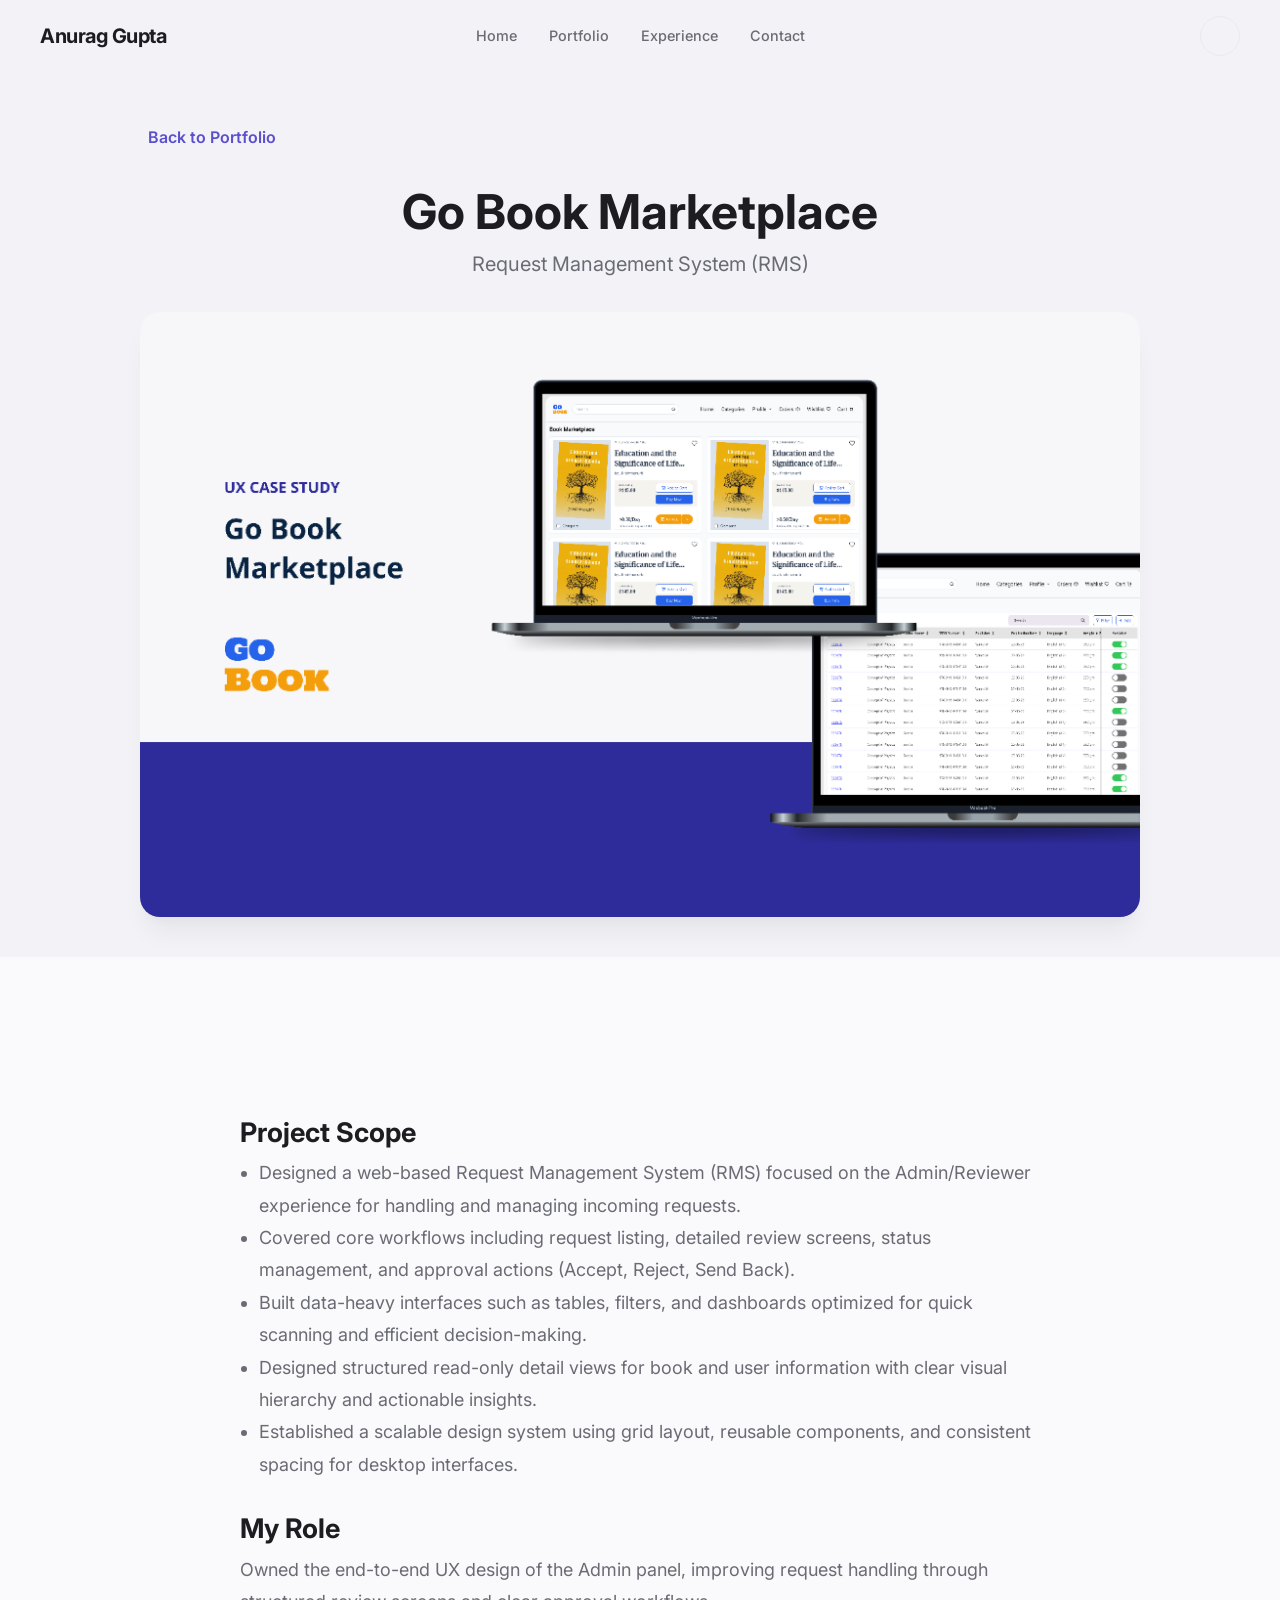
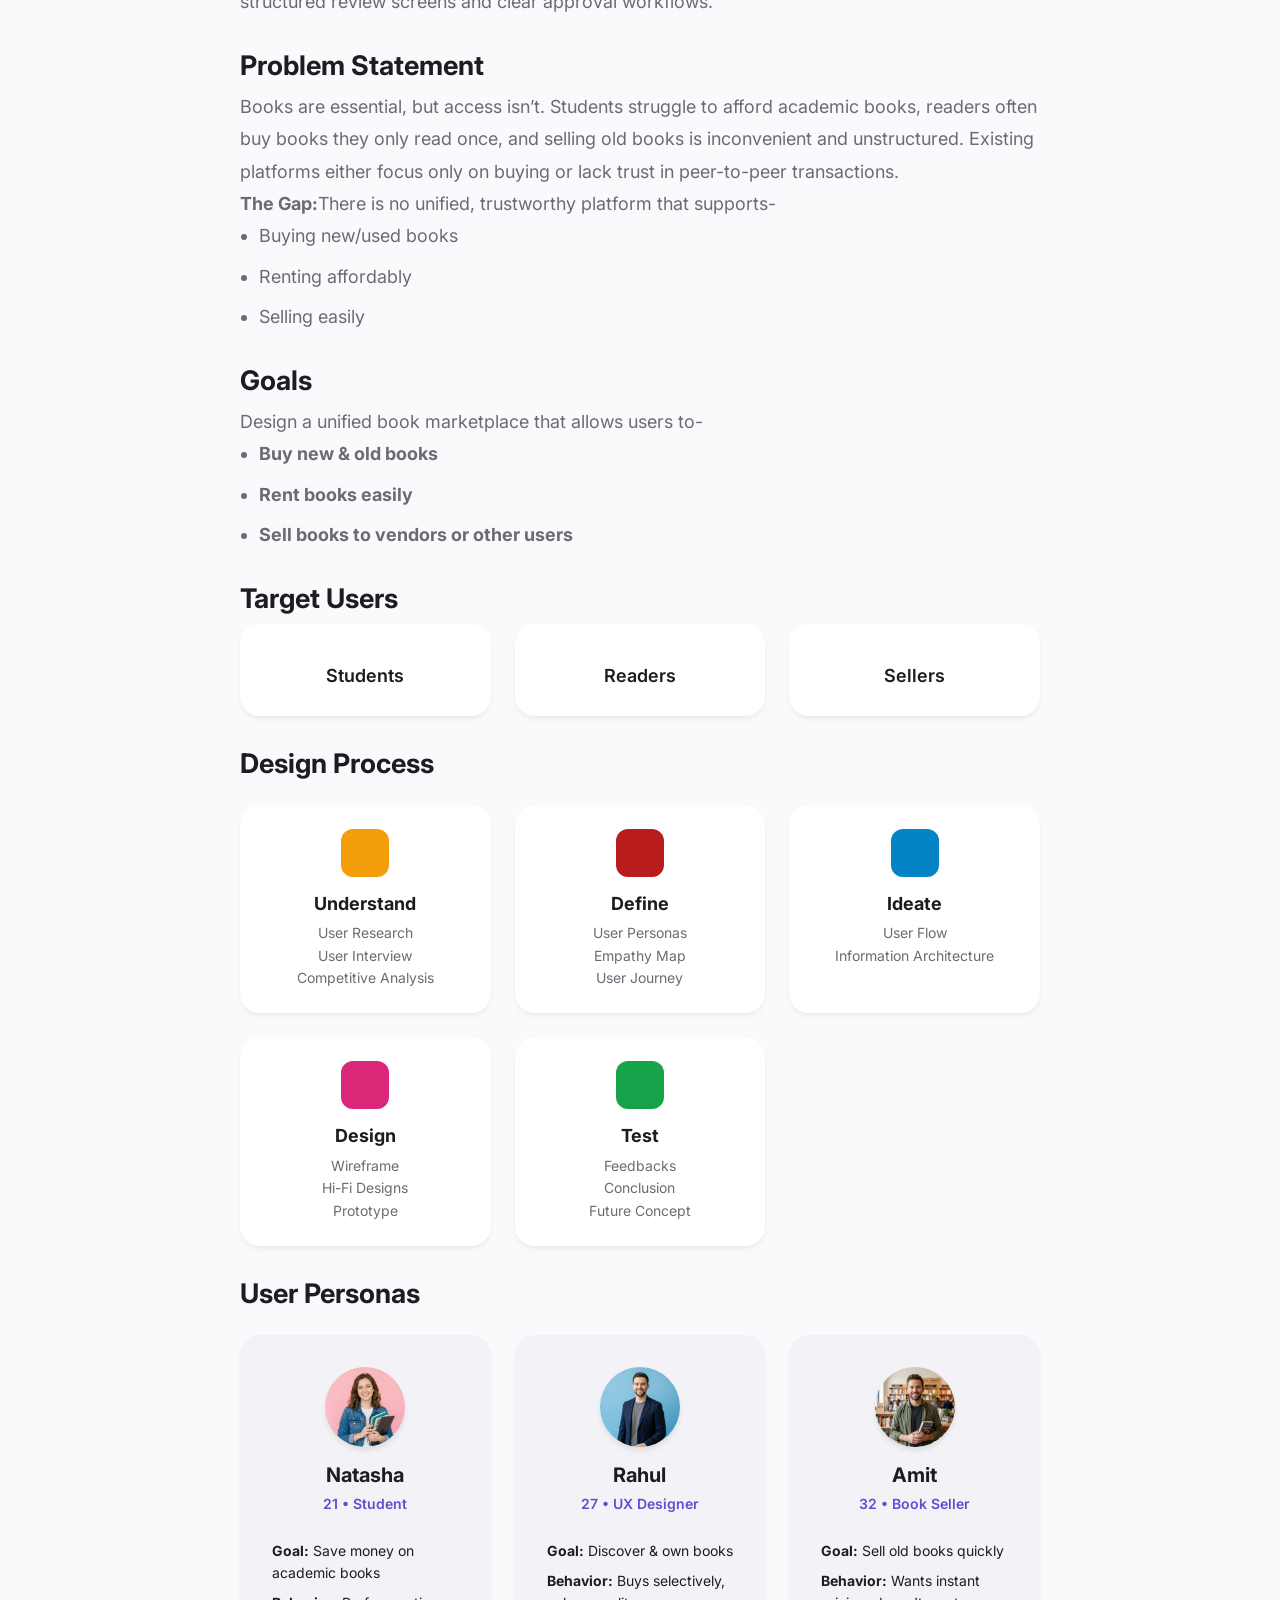
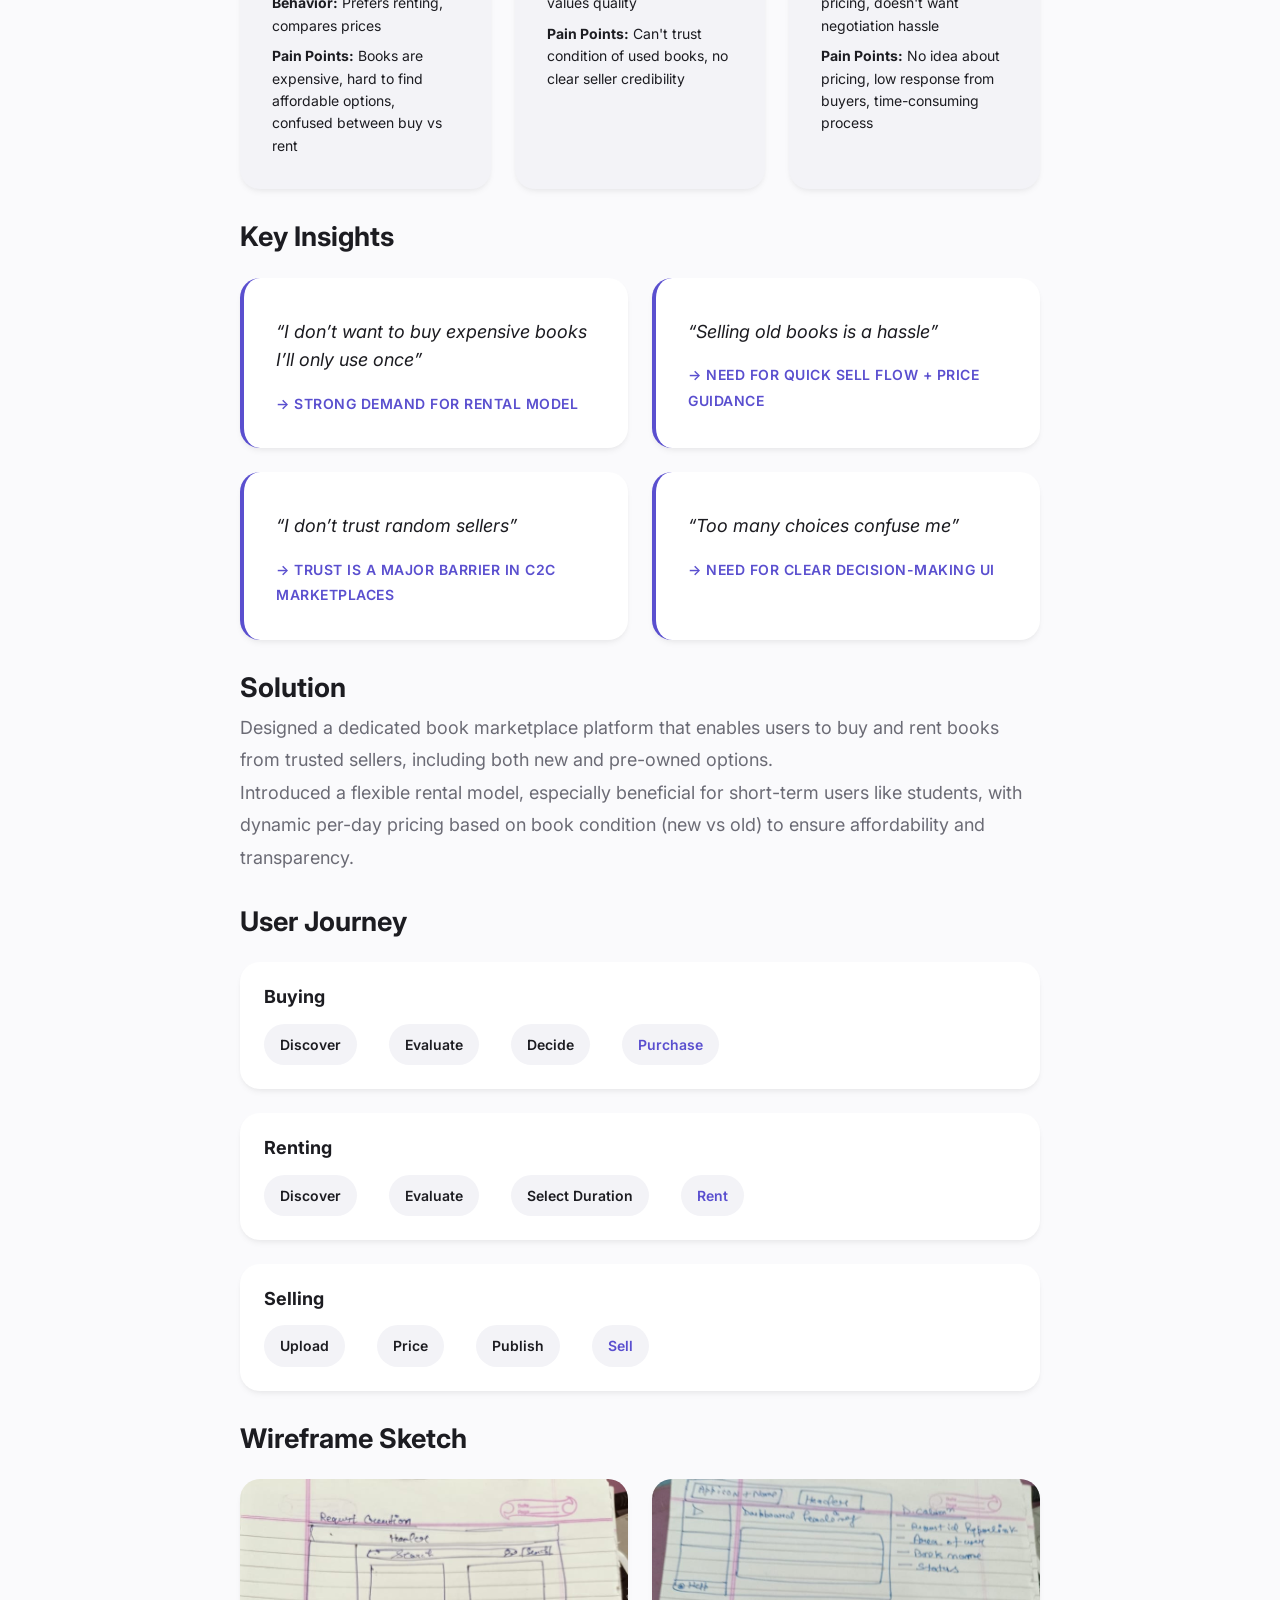
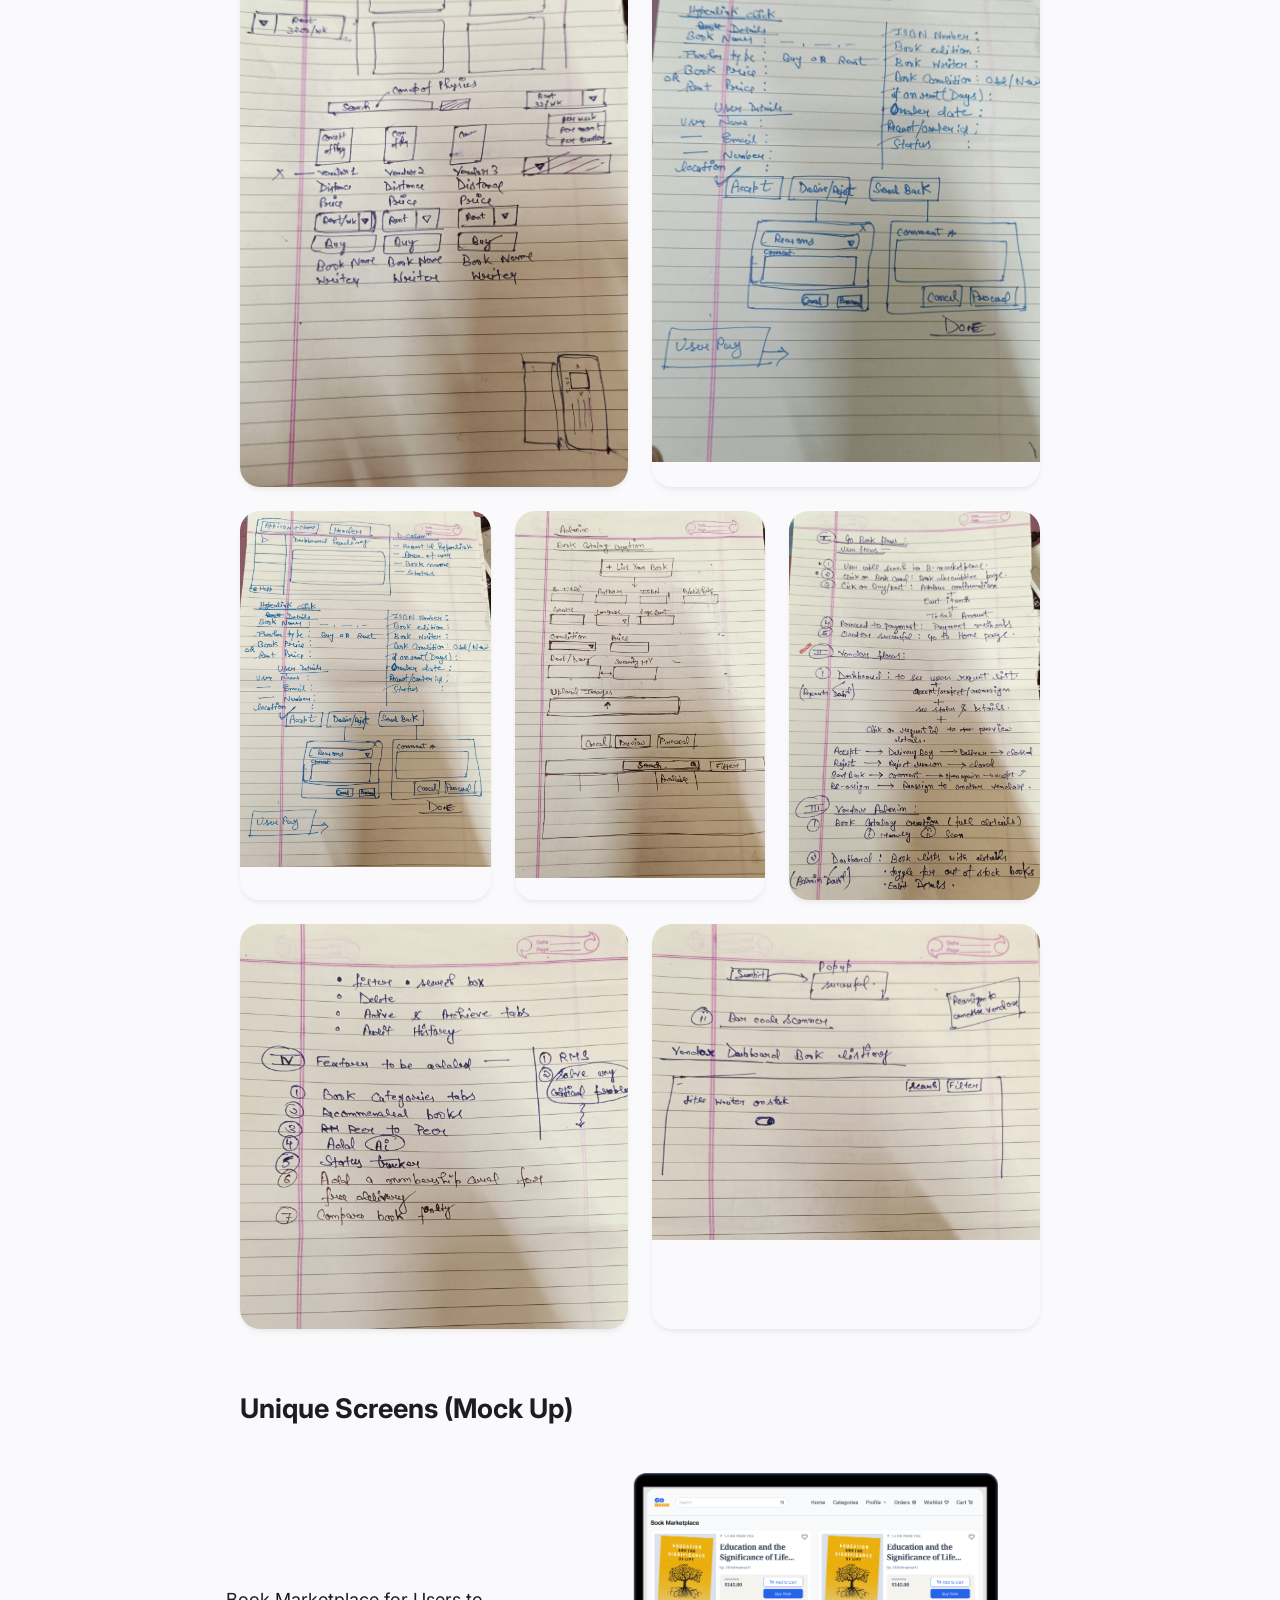
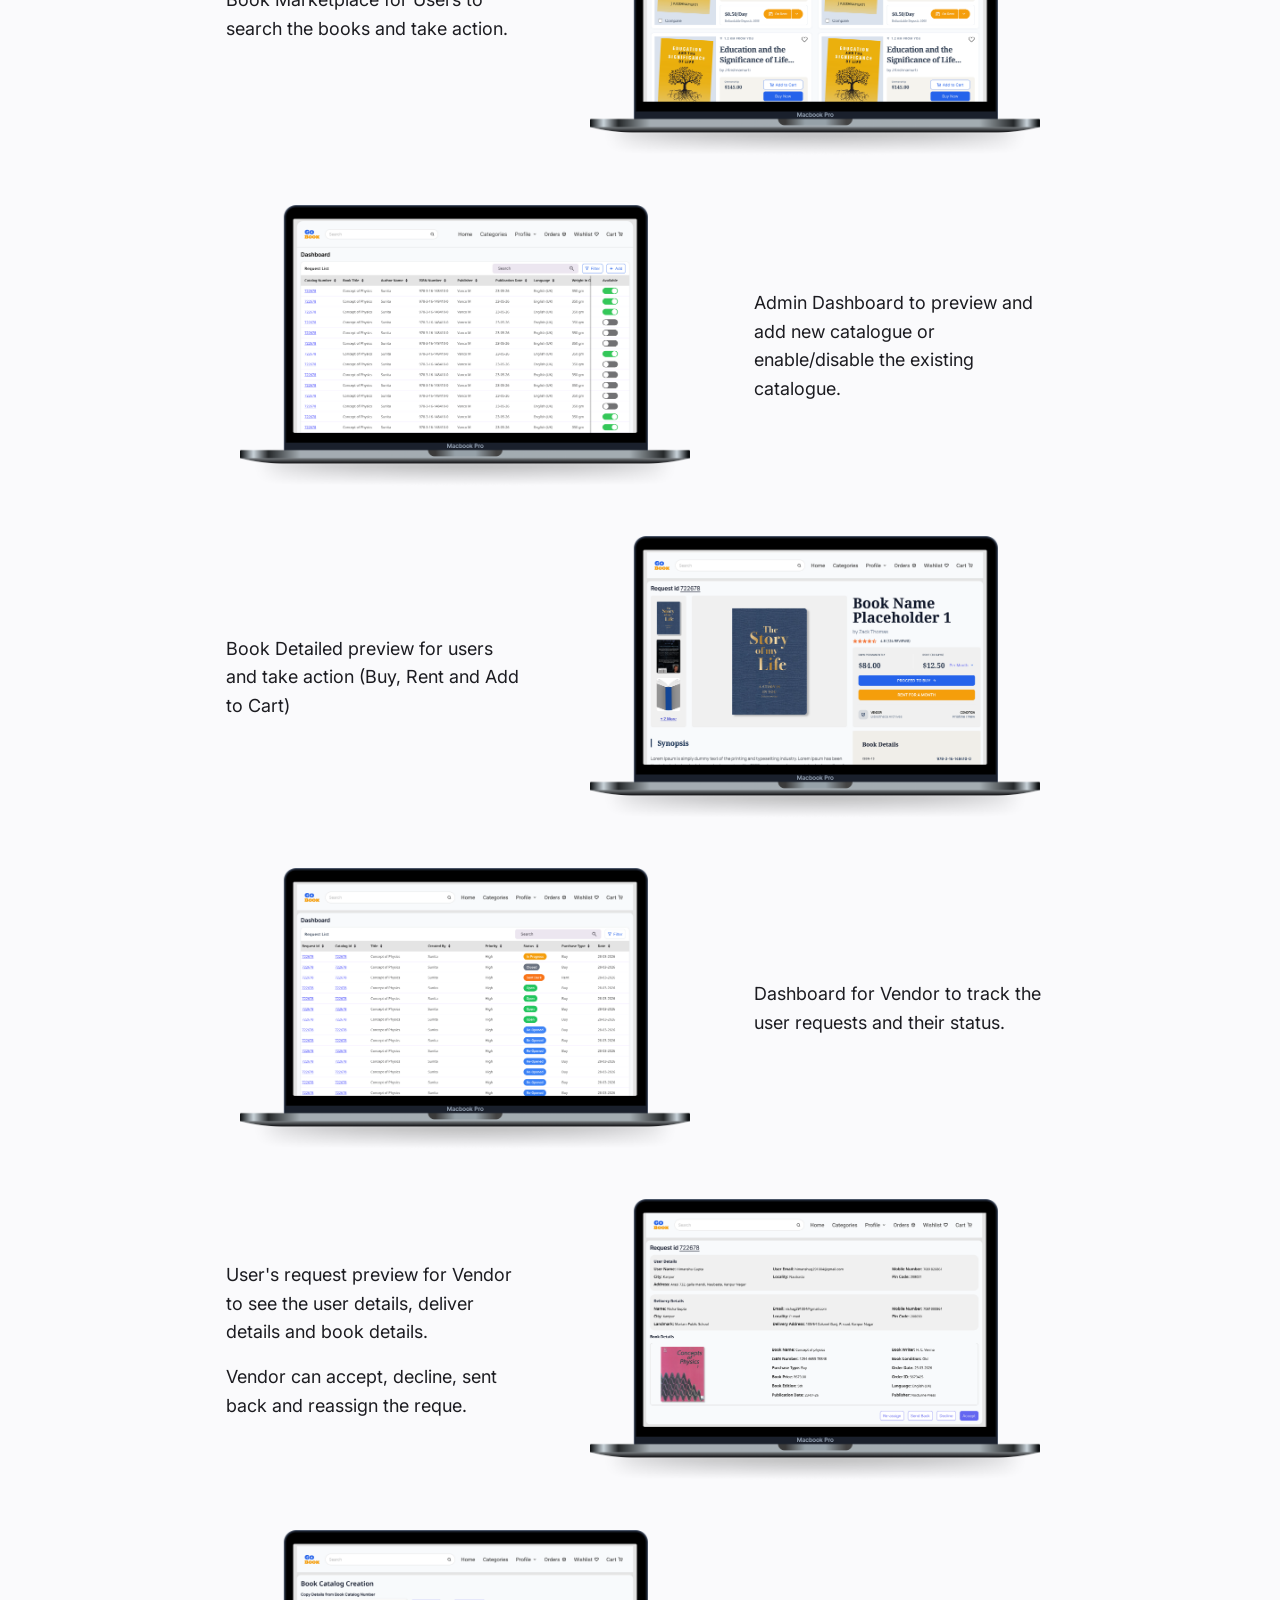
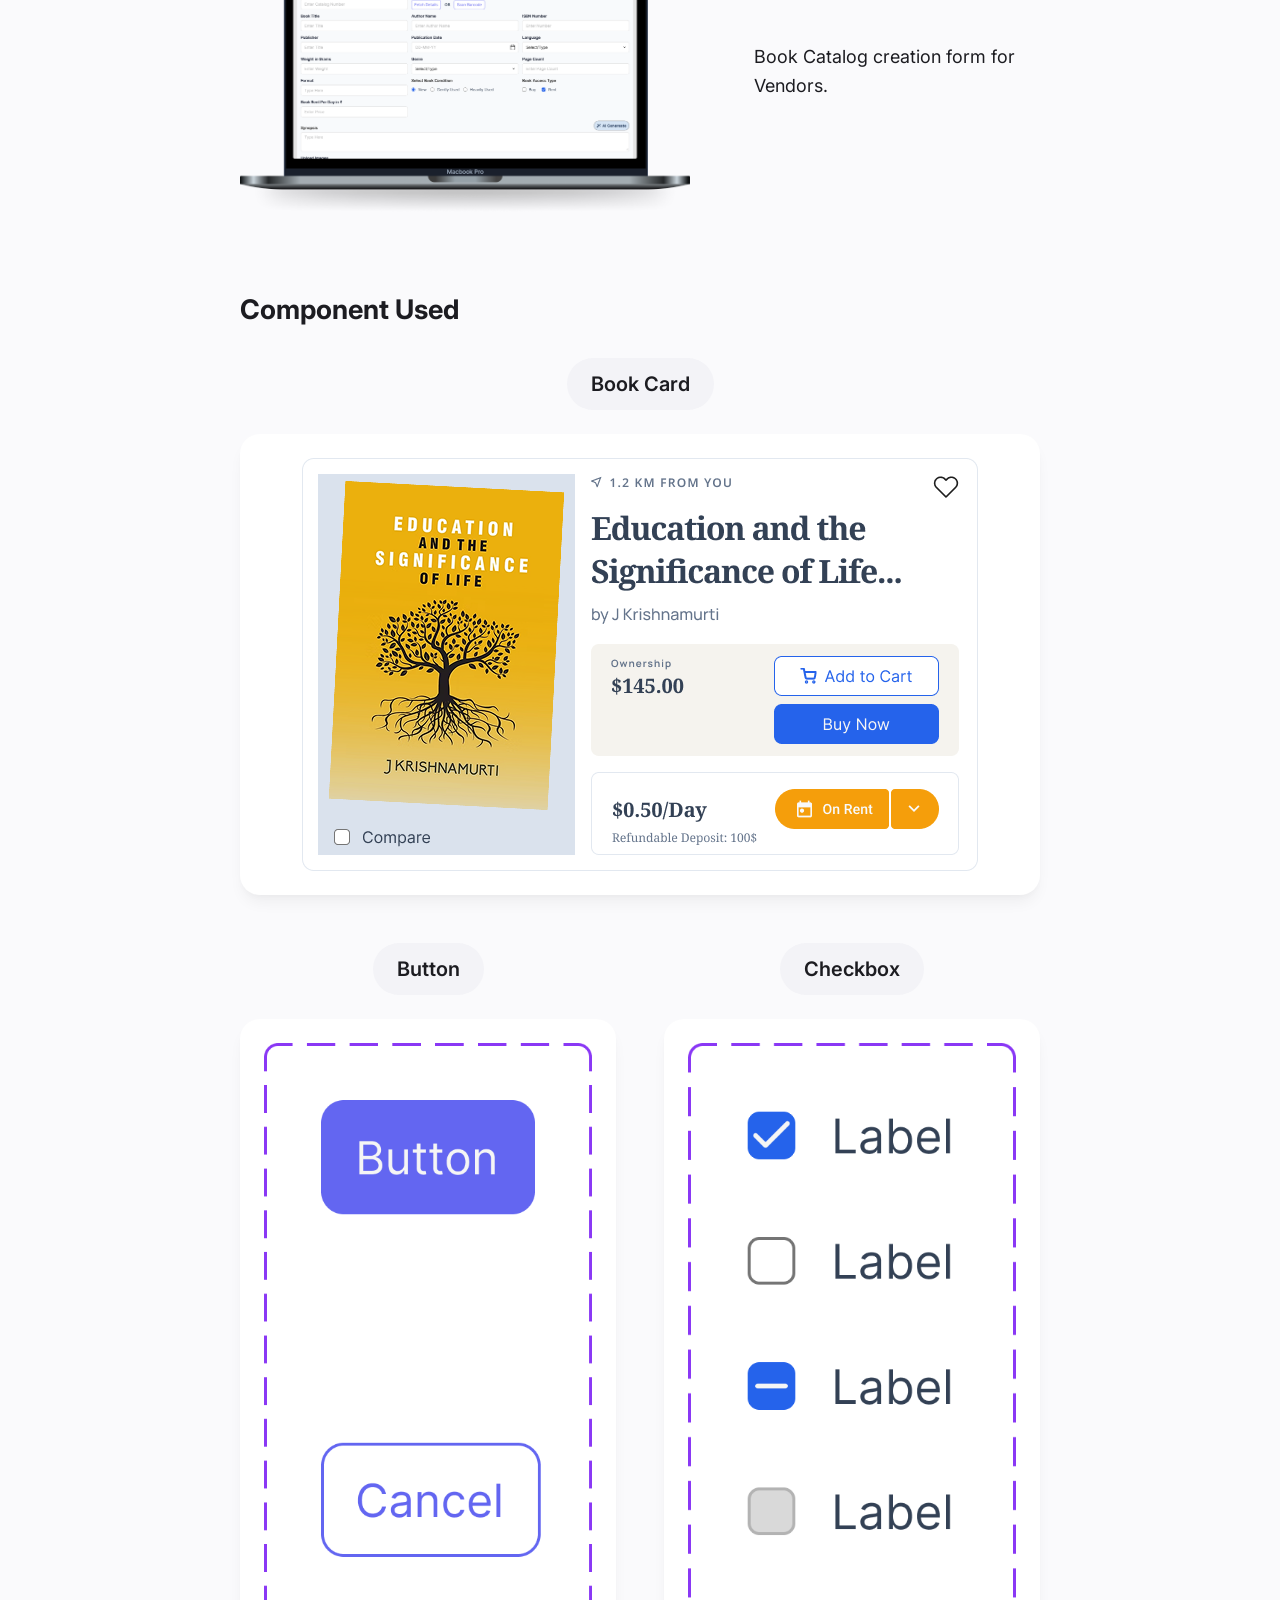
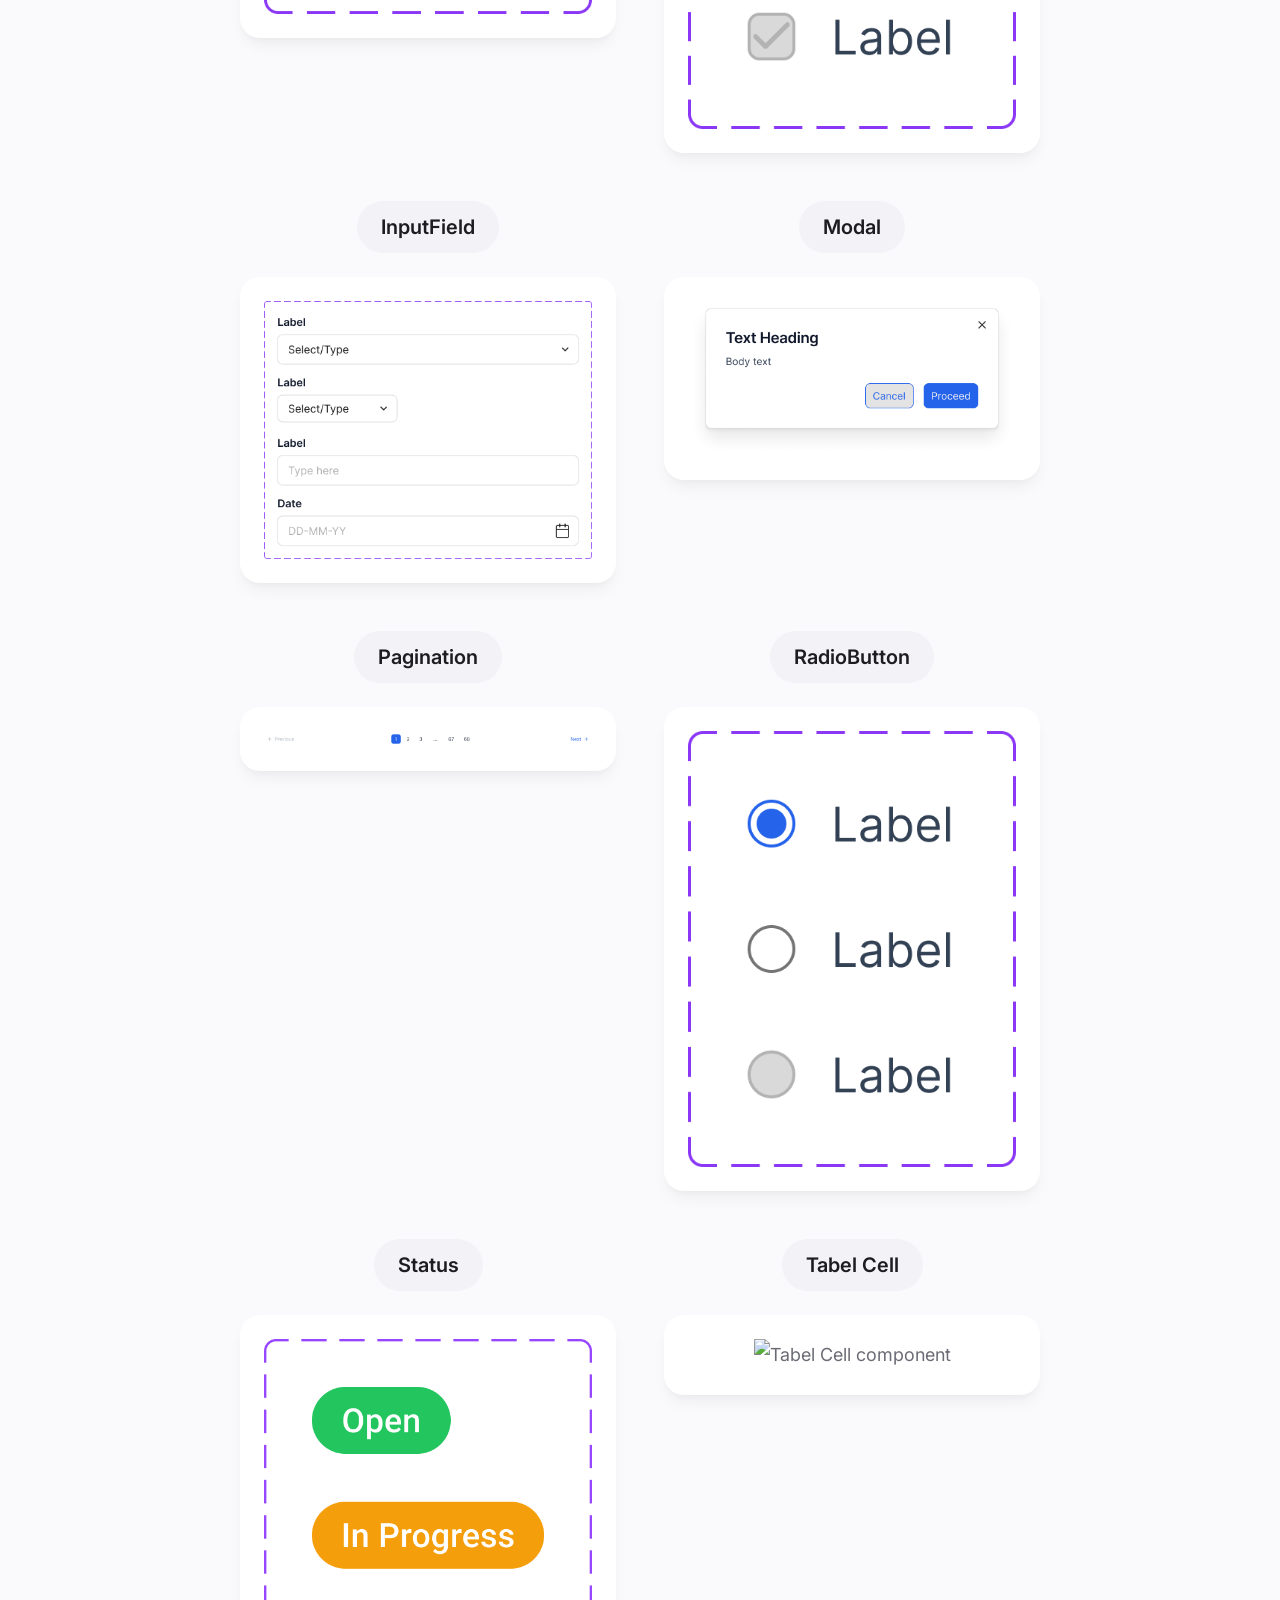
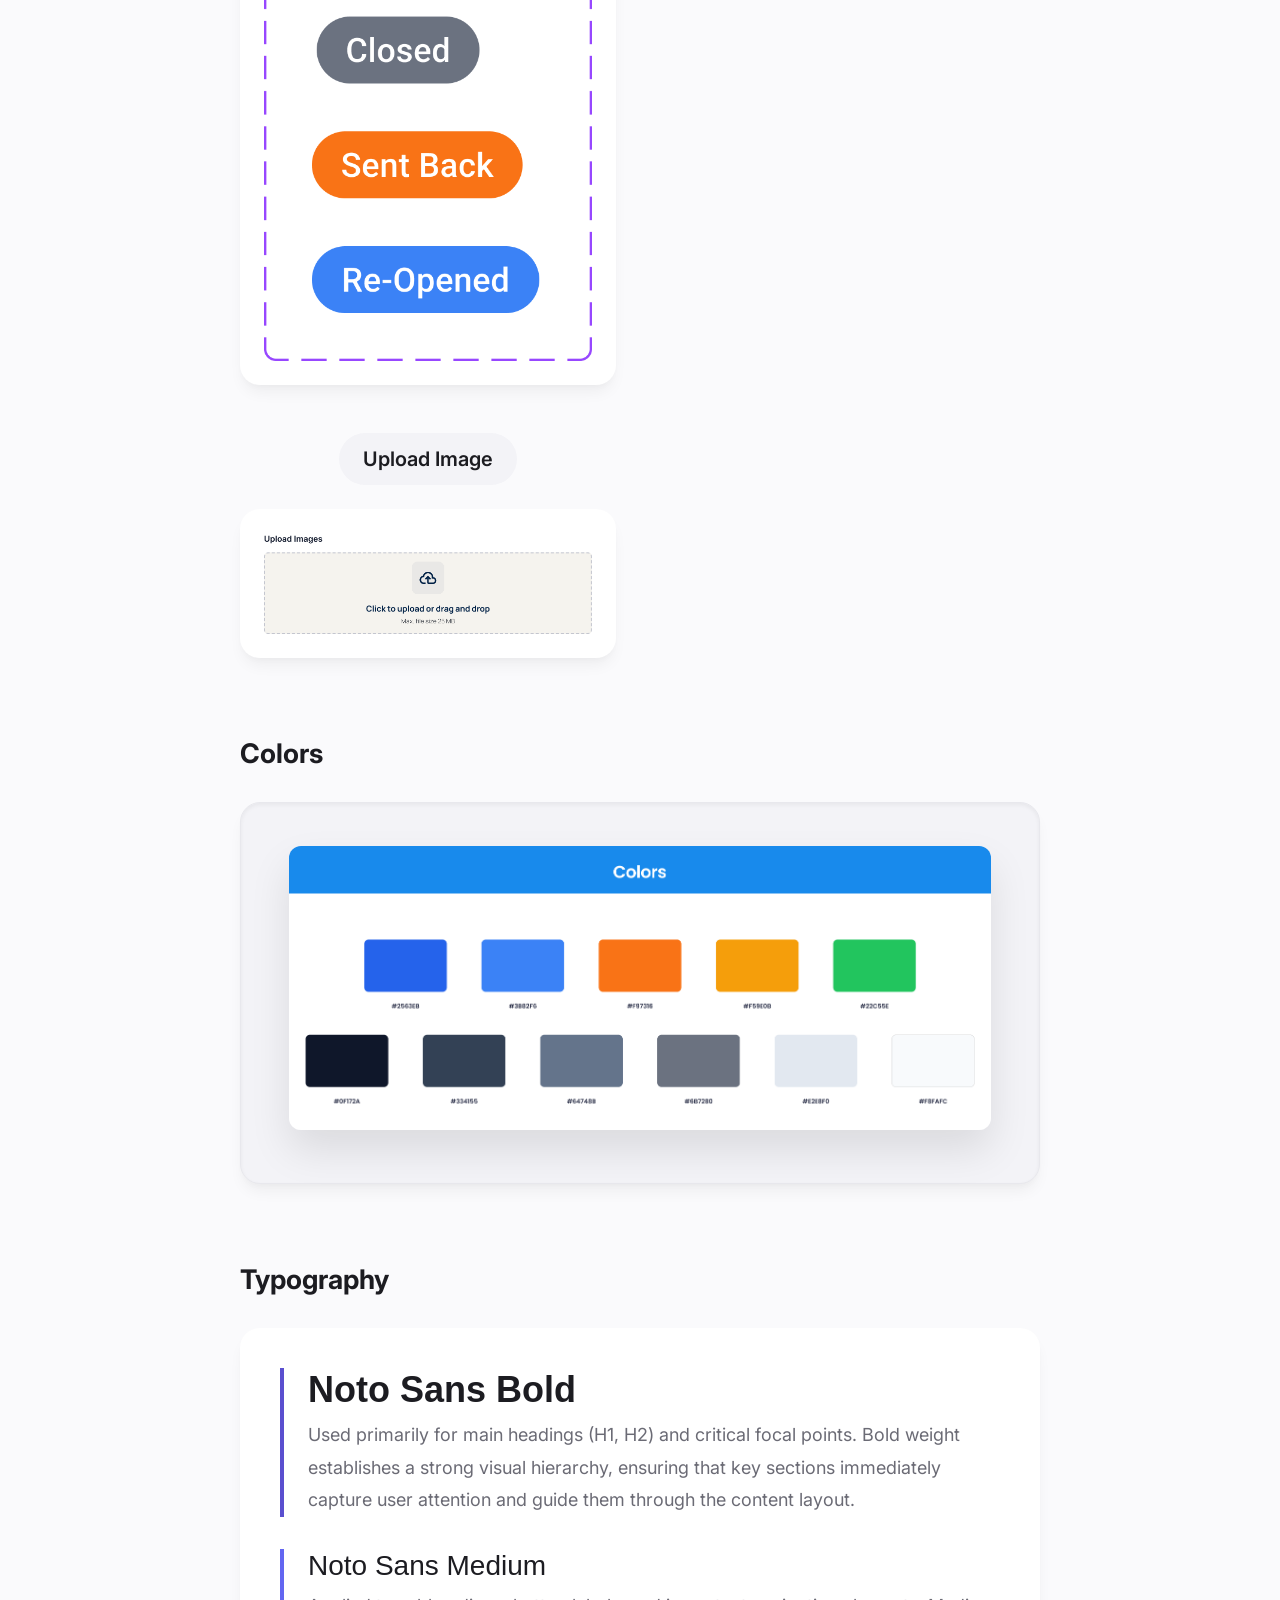
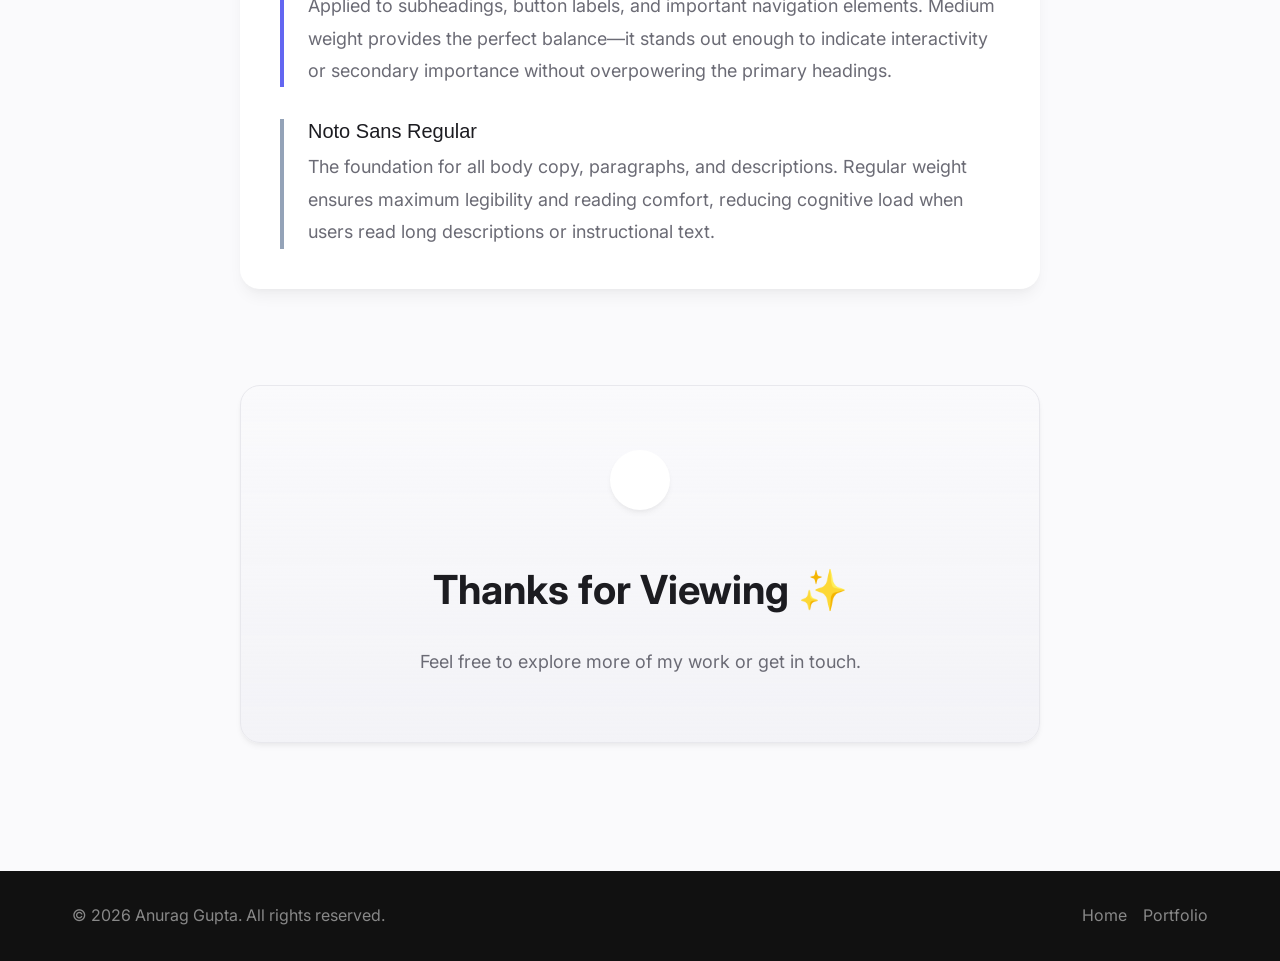
==== commit 8b816b47: "Fix dark mode colors, responsive layout, images, and style cleanup" ====
--- a/go-book.html
+++ b/go-book.html
@@ -145,18 +145,18 @@
                 <div
                     style="display: grid; grid-template-columns: repeat(auto-fit, minmax(150px, 1fr)); gap: 1.5rem; margin-bottom: 2rem;">
                     <div
-                        style="text-align: center; background: #fff; padding: 1.5rem; border-radius: var(--radius-lg); box-shadow: var(--shadow-sm); display: flex; flex-direction: column; align-items: center; justify-content: center; gap: 0.75rem;">
+                        style="text-align: center; background: var(--clr-surface); padding: 1.5rem; border-radius: var(--radius-lg); box-shadow: var(--shadow-sm); display: flex; flex-direction: column; align-items: center; justify-content: center; gap: 0.75rem;">
                         <i class="ph ph-graduation-cap" style="font-size: 2.5rem; color: var(--clr-primary);"></i>
                         <span
                             style="font-weight: 600; color: var(--clr-text-main); font-size: 1.125rem;">Students</span>
                     </div>
                     <div
-                        style="text-align: center; background: #fff; padding: 1.5rem; border-radius: var(--radius-lg); box-shadow: var(--shadow-sm); display: flex; flex-direction: column; align-items: center; justify-content: center; gap: 0.75rem;">
+                        style="text-align: center; background: var(--clr-surface); padding: 1.5rem; border-radius: var(--radius-lg); box-shadow: var(--shadow-sm); display: flex; flex-direction: column; align-items: center; justify-content: center; gap: 0.75rem;">
                         <i class="ph ph-book-open" style="font-size: 2.5rem; color: var(--clr-primary);"></i>
                         <span style="font-weight: 600; color: var(--clr-text-main); font-size: 1.125rem;">Readers</span>
                     </div>
                     <div
-                        style="text-align: center; background: #fff; padding: 1.5rem; border-radius: var(--radius-lg); box-shadow: var(--shadow-sm); display: flex; flex-direction: column; align-items: center; justify-content: center; gap: 0.75rem;">
+                        style="text-align: center; background: var(--clr-surface); padding: 1.5rem; border-radius: var(--radius-lg); box-shadow: var(--shadow-sm); display: flex; flex-direction: column; align-items: center; justify-content: center; gap: 0.75rem;">
                         <i class="ph ph-storefront" style="font-size: 2.5rem; color: var(--clr-primary);"></i>
                         <span style="font-weight: 600; color: var(--clr-text-main); font-size: 1.125rem;">Sellers</span>
                     </div>
@@ -166,7 +166,7 @@
                 <div
                     style="display: grid; grid-template-columns: repeat(auto-fit, minmax(200px, 1fr)); gap: 1.5rem; margin-top: 1.5rem;">
                     <div
-                        style="text-align: center; background: #fff; padding: 1.5rem; border-radius: var(--radius-lg); box-shadow: var(--shadow-sm);">
+                        style="text-align: center; background: var(--clr-surface); padding: 1.5rem; border-radius: var(--radius-lg); box-shadow: var(--shadow-sm);">
                         <div
                             style="width: 48px; height: 48px; background: #f59e0b; color: white; border-radius: 12px; display: flex; align-items: center; justify-content: center; margin: 0 auto 1rem; font-size: 1.5rem;">
                             <i class="ph ph-heart"></i>
@@ -177,7 +177,7 @@
                             Research<br>User Interview<br>Competitive Analysis</p>
                     </div>
                     <div
-                        style="text-align: center; background: #fff; padding: 1.5rem; border-radius: var(--radius-lg); box-shadow: var(--shadow-sm);">
+                        style="text-align: center; background: var(--clr-surface); padding: 1.5rem; border-radius: var(--radius-lg); box-shadow: var(--shadow-sm);">
                         <div
                             style="width: 48px; height: 48px; background: #b91c1c; color: white; border-radius: 12px; display: flex; align-items: center; justify-content: center; margin: 0 auto 1rem; font-size: 1.5rem;">
                             <i class="ph ph-target"></i>
@@ -187,7 +187,7 @@
                             Personas<br>Empathy Map<br>User Journey</p>
                     </div>
                     <div
-                        style="text-align: center; background: #fff; padding: 1.5rem; border-radius: var(--radius-lg); box-shadow: var(--shadow-sm);">
+                        style="text-align: center; background: var(--clr-surface); padding: 1.5rem; border-radius: var(--radius-lg); box-shadow: var(--shadow-sm);">
                         <div
                             style="width: 48px; height: 48px; background: #0284c7; color: white; border-radius: 12px; display: flex; align-items: center; justify-content: center; margin: 0 auto 1rem; font-size: 1.5rem;">
                             <i class="ph ph-lightbulb"></i>
@@ -197,7 +197,7 @@
                             Flow<br>Information Architecture</p>
                     </div>
                     <div
-                        style="text-align: center; background: #fff; padding: 1.5rem; border-radius: var(--radius-lg); box-shadow: var(--shadow-sm);">
+                        style="text-align: center; background: var(--clr-surface); padding: 1.5rem; border-radius: var(--radius-lg); box-shadow: var(--shadow-sm);">
                         <div
                             style="width: 48px; height: 48px; background: #db2777; color: white; border-radius: 12px; display: flex; align-items: center; justify-content: center; margin: 0 auto 1rem; font-size: 1.5rem;">
                             <i class="ph ph-pen-nib"></i>
@@ -207,7 +207,7 @@
                             Wireframe<br>Hi-Fi Designs<br>Prototype</p>
                     </div>
                     <div
-                        style="text-align: center; background: #fff; padding: 1.5rem; border-radius: var(--radius-lg); box-shadow: var(--shadow-sm);">
+                        style="text-align: center; background: var(--clr-surface); padding: 1.5rem; border-radius: var(--radius-lg); box-shadow: var(--shadow-sm);">
                         <div
                             style="width: 48px; height: 48px; background: #16a34a; color: white; border-radius: 12px; display: flex; align-items: center; justify-content: center; margin: 0 auto 1rem; font-size: 1.5rem;">
                             <i class="ph ph-check-square"></i>
@@ -222,7 +222,7 @@
                 <div
                     style="display: grid; grid-template-columns: repeat(auto-fit, minmax(250px, 1fr)); gap: 1.5rem; margin-top: 1.5rem;">
                     <div
-                        style="background: #e0e7ff; padding: 2rem; border-radius: var(--radius-lg); box-shadow: var(--shadow-sm);">
+                        style="background: var(--clr-surface-light); padding: 2rem; border-radius: var(--radius-lg); box-shadow: var(--shadow-sm);">
                         <div style="text-align: center; margin-bottom: 1.5rem;">
                             <img src="persona_student.png" alt="Natasha"
                                 style="width: 80px; height: 80px; border-radius: 50%; object-fit: cover; margin: 0 auto 1rem; box-shadow: 0 4px 6px -1px rgb(0 0 0 / 0.1);">
@@ -241,7 +241,7 @@
                     </div>
 
                     <div
-                        style="background: #e0e7ff; padding: 2rem; border-radius: var(--radius-lg); box-shadow: var(--shadow-sm);">
+                        style="background: var(--clr-surface-light); padding: 2rem; border-radius: var(--radius-lg); box-shadow: var(--shadow-sm);">
                         <div style="text-align: center; margin-bottom: 1.5rem;">
                             <img src="persona_designer.png" alt="Rahul"
                                 style="width: 80px; height: 80px; border-radius: 50%; object-fit: cover; margin: 0 auto 1rem; box-shadow: 0 4px 6px -1px rgb(0 0 0 / 0.1);">
@@ -260,7 +260,7 @@
                     </div>
 
                     <div
-                        style="background: #e0e7ff; padding: 2rem; border-radius: var(--radius-lg); box-shadow: var(--shadow-sm);">
+                        style="background: var(--clr-surface-light); padding: 2rem; border-radius: var(--radius-lg); box-shadow: var(--shadow-sm);">
                         <div style="text-align: center; margin-bottom: 1.5rem;">
                             <img src="persona_seller.png" alt="Amit"
                                 style="width: 80px; height: 80px; border-radius: 50%; object-fit: cover; margin: 0 auto 1rem; box-shadow: 0 4px 6px -1px rgb(0 0 0 / 0.1);">
@@ -283,7 +283,7 @@
                 <div
                     style="display: grid; grid-template-columns: repeat(auto-fit, minmax(300px, 1fr)); gap: 1.5rem; margin-top: 1.5rem;">
                     <div
-                        style="background: #fff; padding: 2rem; border-radius: var(--radius-lg); box-shadow: var(--shadow-sm); border-left: 4px solid var(--clr-primary);">
+                        style="background: var(--clr-surface); padding: 2rem; border-radius: var(--radius-lg); box-shadow: var(--shadow-sm); border-left: 4px solid var(--clr-primary);">
                         <i class="ph-fill ph-quotes"
                             style="font-size: 2rem; color: var(--clr-primary); opacity: 0.2; margin-bottom: 0.5rem; display: block;"></i>
                         <p
@@ -295,7 +295,7 @@
                     </div>
 
                     <div
-                        style="background: #fff; padding: 2rem; border-radius: var(--radius-lg); box-shadow: var(--shadow-sm); border-left: 4px solid var(--clr-primary);">
+                        style="background: var(--clr-surface); padding: 2rem; border-radius: var(--radius-lg); box-shadow: var(--shadow-sm); border-left: 4px solid var(--clr-primary);">
                         <i class="ph-fill ph-quotes"
                             style="font-size: 2rem; color: var(--clr-primary); opacity: 0.2; margin-bottom: 0.5rem; display: block;"></i>
                         <p
@@ -307,7 +307,7 @@
                     </div>
 
                     <div
-                        style="background: #fff; padding: 2rem; border-radius: var(--radius-lg); box-shadow: var(--shadow-sm); border-left: 4px solid var(--clr-primary);">
+                        style="background: var(--clr-surface); padding: 2rem; border-radius: var(--radius-lg); box-shadow: var(--shadow-sm); border-left: 4px solid var(--clr-primary);">
                         <i class="ph-fill ph-quotes"
                             style="font-size: 2rem; color: var(--clr-primary); opacity: 0.2; margin-bottom: 0.5rem; display: block;"></i>
                         <p
@@ -319,7 +319,7 @@
                     </div>
 
                     <div
-                        style="background: #fff; padding: 2rem; border-radius: var(--radius-lg); box-shadow: var(--shadow-sm); border-left: 4px solid var(--clr-primary);">
+                        style="background: var(--clr-surface); padding: 2rem; border-radius: var(--radius-lg); box-shadow: var(--shadow-sm); border-left: 4px solid var(--clr-primary);">
                         <i class="ph-fill ph-quotes"
                             style="font-size: 2rem; color: var(--clr-primary); opacity: 0.2; margin-bottom: 0.5rem; display: block;"></i>
                         <p
@@ -342,53 +342,53 @@
                 <div style="display: flex; flex-direction: column; gap: 1.5rem; margin-top: 1.5rem;">
 
                     <div
-                        style="background: #fff; padding: 1.5rem; border-radius: var(--radius-lg); box-shadow: var(--shadow-sm);">
+                        style="background: var(--clr-surface); padding: 1.5rem; border-radius: var(--radius-lg); box-shadow: var(--shadow-sm);">
                         <h3 style="color: var(--clr-text-main); margin-bottom: 1rem; font-size: 1.125rem;">Buying</h3>
                         <div
                             style="display: flex; align-items: center; gap: 1rem; flex-wrap: wrap; font-size: 0.875rem; font-weight: 600; color: var(--clr-text-main);">
-                            <div style="background: #f1f5f9; padding: 0.5rem 1rem; border-radius: 99px;">Discover</div>
-                            <i class="ph ph-arrow-right" style="color: var(--clr-text-muted);"></i>
-                            <div style="background: #f1f5f9; padding: 0.5rem 1rem; border-radius: 99px;">Evaluate</div>
-                            <i class="ph ph-arrow-right" style="color: var(--clr-text-muted);"></i>
-                            <div style="background: #f1f5f9; padding: 0.5rem 1rem; border-radius: 99px;">Decide</div>
+                            <div style="background: var(--clr-surface-light); padding: 0.5rem 1rem; border-radius: 99px;">Discover</div>
+                            <i class="ph ph-arrow-right" style="color: var(--clr-text-muted);"></i>
+                            <div style="background: var(--clr-surface-light); padding: 0.5rem 1rem; border-radius: 99px;">Evaluate</div>
+                            <i class="ph ph-arrow-right" style="color: var(--clr-text-muted);"></i>
+                            <div style="background: var(--clr-surface-light); padding: 0.5rem 1rem; border-radius: 99px;">Decide</div>
                             <i class="ph ph-arrow-right" style="color: var(--clr-text-muted);"></i>
                             <div
-                                style="background: #e0e7ff; color: var(--clr-primary); padding: 0.5rem 1rem; border-radius: 99px;">
+                                style="background: var(--clr-surface-light); color: var(--clr-primary); padding: 0.5rem 1rem; border-radius: 99px;">
                                 Purchase</div>
                         </div>
                     </div>
 
                     <div
-                        style="background: #fff; padding: 1.5rem; border-radius: var(--radius-lg); box-shadow: var(--shadow-sm);">
+                        style="background: var(--clr-surface); padding: 1.5rem; border-radius: var(--radius-lg); box-shadow: var(--shadow-sm);">
                         <h3 style="color: var(--clr-text-main); margin-bottom: 1rem; font-size: 1.125rem;">Renting</h3>
                         <div
                             style="display: flex; align-items: center; gap: 1rem; flex-wrap: wrap; font-size: 0.875rem; font-weight: 600; color: var(--clr-text-main);">
-                            <div style="background: #f1f5f9; padding: 0.5rem 1rem; border-radius: 99px;">Discover</div>
-                            <i class="ph ph-arrow-right" style="color: var(--clr-text-muted);"></i>
-                            <div style="background: #f1f5f9; padding: 0.5rem 1rem; border-radius: 99px;">Evaluate</div>
-                            <i class="ph ph-arrow-right" style="color: var(--clr-text-muted);"></i>
-                            <div style="background: #f1f5f9; padding: 0.5rem 1rem; border-radius: 99px;">Select Duration
+                            <div style="background: var(--clr-surface-light); padding: 0.5rem 1rem; border-radius: 99px;">Discover</div>
+                            <i class="ph ph-arrow-right" style="color: var(--clr-text-muted);"></i>
+                            <div style="background: var(--clr-surface-light); padding: 0.5rem 1rem; border-radius: 99px;">Evaluate</div>
+                            <i class="ph ph-arrow-right" style="color: var(--clr-text-muted);"></i>
+                            <div style="background: var(--clr-surface-light); padding: 0.5rem 1rem; border-radius: 99px;">Select Duration
                             </div>
                             <i class="ph ph-arrow-right" style="color: var(--clr-text-muted);"></i>
                             <div
-                                style="background: #e0e7ff; color: var(--clr-primary); padding: 0.5rem 1rem; border-radius: 99px;">
+                                style="background: var(--clr-surface-light); color: var(--clr-primary); padding: 0.5rem 1rem; border-radius: 99px;">
                                 Rent</div>
                         </div>
                     </div>
 
                     <div
-                        style="background: #fff; padding: 1.5rem; border-radius: var(--radius-lg); box-shadow: var(--shadow-sm);">
+                        style="background: var(--clr-surface); padding: 1.5rem; border-radius: var(--radius-lg); box-shadow: var(--shadow-sm);">
                         <h3 style="color: var(--clr-text-main); margin-bottom: 1rem; font-size: 1.125rem;">Selling</h3>
                         <div
                             style="display: flex; align-items: center; gap: 1rem; flex-wrap: wrap; font-size: 0.875rem; font-weight: 600; color: var(--clr-text-main);">
-                            <div style="background: #f1f5f9; padding: 0.5rem 1rem; border-radius: 99px;">Upload</div>
-                            <i class="ph ph-arrow-right" style="color: var(--clr-text-muted);"></i>
-                            <div style="background: #f1f5f9; padding: 0.5rem 1rem; border-radius: 99px;">Price</div>
-                            <i class="ph ph-arrow-right" style="color: var(--clr-text-muted);"></i>
-                            <div style="background: #f1f5f9; padding: 0.5rem 1rem; border-radius: 99px;">Publish</div>
+                            <div style="background: var(--clr-surface-light); padding: 0.5rem 1rem; border-radius: 99px;">Upload</div>
+                            <i class="ph ph-arrow-right" style="color: var(--clr-text-muted);"></i>
+                            <div style="background: var(--clr-surface-light); padding: 0.5rem 1rem; border-radius: 99px;">Price</div>
+                            <i class="ph ph-arrow-right" style="color: var(--clr-text-muted);"></i>
+                            <div style="background: var(--clr-surface-light); padding: 0.5rem 1rem; border-radius: 99px;">Publish</div>
                             <i class="ph ph-arrow-right" style="color: var(--clr-text-muted);"></i>
                             <div
-                                style="background: #e0e7ff; color: var(--clr-primary); padding: 0.5rem 1rem; border-radius: 99px;">
+                                style="background: var(--clr-surface-light); color: var(--clr-primary); padding: 0.5rem 1rem; border-radius: 99px;">
                                 Sell</div>
                         </div>
                     </div>
@@ -552,82 +552,82 @@
                     <div class="component-span-2" style="display: flex; flex-direction: column; align-items: center; gap: 0.75rem;">
                         <span style="font-weight: 600; color: var(--clr-text-main); font-size: 1.25rem; background: var(--clr-surface-light); padding: 0.5rem 1.5rem; border-radius: 99px;">Book Card</span>
                         <i class="ph-bold ph-arrow-down" style="color: var(--clr-primary); font-size: 1.5rem;"></i>
-                        <div style="background: white; padding: 1.5rem; border-radius: var(--radius-lg); box-shadow: var(--shadow-md); width: 100%; display: flex; justify-content: center;">
+                        <div style="background: var(--clr-surface); padding: 1.5rem; border-radius: var(--radius-lg); box-shadow: var(--shadow-md); width: 100%; display: flex; justify-content: center;">
                             <img src="Book Card.png" alt="Book Card component" style="max-width: 100%; height: auto;">
                         </div>
                     </div>
                     <div style="display: flex; flex-direction: column; align-items: center; gap: 0.75rem;">
                         <span style="font-weight: 600; color: var(--clr-text-main); font-size: 1.25rem; background: var(--clr-surface-light); padding: 0.5rem 1.5rem; border-radius: 99px;">Button</span>
                         <i class="ph-bold ph-arrow-down" style="color: var(--clr-primary); font-size: 1.5rem;"></i>
-                        <div style="background: white; padding: 1.5rem; border-radius: var(--radius-lg); box-shadow: var(--shadow-md); width: 100%; display: flex; justify-content: center; align-items: center;">
+                        <div style="background: var(--clr-surface); padding: 1.5rem; border-radius: var(--radius-lg); box-shadow: var(--shadow-md); width: 100%; display: flex; justify-content: center; align-items: center;">
                             <img src="Button.png" alt="Button component" style="max-width: 100%; height: auto;">
                         </div>
                     </div>
                     <div style="display: flex; flex-direction: column; align-items: center; gap: 0.75rem;">
                         <span style="font-weight: 600; color: var(--clr-text-main); font-size: 1.25rem; background: var(--clr-surface-light); padding: 0.5rem 1.5rem; border-radius: 99px;">Checkbox</span>
                         <i class="ph-bold ph-arrow-down" style="color: var(--clr-primary); font-size: 1.5rem;"></i>
-                        <div style="background: white; padding: 1.5rem; border-radius: var(--radius-lg); box-shadow: var(--shadow-md); width: 100%; display: flex; justify-content: center; align-items: center;">
+                        <div style="background: var(--clr-surface); padding: 1.5rem; border-radius: var(--radius-lg); box-shadow: var(--shadow-md); width: 100%; display: flex; justify-content: center; align-items: center;">
                             <img src="Checkbox.png" alt="Checkbox component" style="max-width: 100%; height: auto;">
                         </div>
                     </div>
                     <div style="display: flex; flex-direction: column; align-items: center; gap: 0.75rem;">
                         <span style="font-weight: 600; color: var(--clr-text-main); font-size: 1.25rem; background: var(--clr-surface-light); padding: 0.5rem 1.5rem; border-radius: 99px;">InputField</span>
                         <i class="ph-bold ph-arrow-down" style="color: var(--clr-primary); font-size: 1.5rem;"></i>
-                        <div style="background: white; padding: 1.5rem; border-radius: var(--radius-lg); box-shadow: var(--shadow-md); width: 100%; display: flex; justify-content: center; align-items: center;">
+                        <div style="background: var(--clr-surface); padding: 1.5rem; border-radius: var(--radius-lg); box-shadow: var(--shadow-md); width: 100%; display: flex; justify-content: center; align-items: center;">
                             <img src="InputField.png" alt="InputField component" style="max-width: 100%; height: auto;">
                         </div>
                     </div>
                     <div style="display: flex; flex-direction: column; align-items: center; gap: 0.75rem;">
                         <span style="font-weight: 600; color: var(--clr-text-main); font-size: 1.25rem; background: var(--clr-surface-light); padding: 0.5rem 1.5rem; border-radius: 99px;">Modal</span>
                         <i class="ph-bold ph-arrow-down" style="color: var(--clr-primary); font-size: 1.5rem;"></i>
-                        <div style="background: white; padding: 1.5rem; border-radius: var(--radius-lg); box-shadow: var(--shadow-md); width: 100%; display: flex; justify-content: center; align-items: center;">
+                        <div style="background: var(--clr-surface); padding: 1.5rem; border-radius: var(--radius-lg); box-shadow: var(--shadow-md); width: 100%; display: flex; justify-content: center; align-items: center;">
                             <img src="Modal.png" alt="Modal component" style="max-width: 100%; height: auto;">
                         </div>
                     </div>
                     <div style="display: flex; flex-direction: column; align-items: center; gap: 0.75rem;">
                         <span style="font-weight: 600; color: var(--clr-text-main); font-size: 1.25rem; background: var(--clr-surface-light); padding: 0.5rem 1.5rem; border-radius: 99px;">Pagination</span>
                         <i class="ph-bold ph-arrow-down" style="color: var(--clr-primary); font-size: 1.5rem;"></i>
-                        <div style="background: white; padding: 1.5rem; border-radius: var(--radius-lg); box-shadow: var(--shadow-md); width: 100%; display: flex; justify-content: center; align-items: center;">
+                        <div style="background: var(--clr-surface); padding: 1.5rem; border-radius: var(--radius-lg); box-shadow: var(--shadow-md); width: 100%; display: flex; justify-content: center; align-items: center;">
                             <img src="Pagination.png" alt="Pagination component" style="max-width: 100%; height: auto;">
                         </div>
                     </div>
                     <div style="display: flex; flex-direction: column; align-items: center; gap: 0.75rem;">
                         <span style="font-weight: 600; color: var(--clr-text-main); font-size: 1.25rem; background: var(--clr-surface-light); padding: 0.5rem 1.5rem; border-radius: 99px;">RadioButton</span>
                         <i class="ph-bold ph-arrow-down" style="color: var(--clr-primary); font-size: 1.5rem;"></i>
-                        <div style="background: white; padding: 1.5rem; border-radius: var(--radius-lg); box-shadow: var(--shadow-md); width: 100%; display: flex; justify-content: center; align-items: center;">
+                        <div style="background: var(--clr-surface); padding: 1.5rem; border-radius: var(--radius-lg); box-shadow: var(--shadow-md); width: 100%; display: flex; justify-content: center; align-items: center;">
                             <img src="RadioButton.png" alt="RadioButton component" style="max-width: 100%; height: auto;">
                         </div>
                     </div>
                     <div style="display: flex; flex-direction: column; align-items: center; gap: 0.75rem;">
                         <span style="font-weight: 600; color: var(--clr-text-main); font-size: 1.25rem; background: var(--clr-surface-light); padding: 0.5rem 1.5rem; border-radius: 99px;">Status</span>
                         <i class="ph-bold ph-arrow-down" style="color: var(--clr-primary); font-size: 1.5rem;"></i>
-                        <div style="background: white; padding: 1.5rem; border-radius: var(--radius-lg); box-shadow: var(--shadow-md); width: 100%; display: flex; justify-content: center; align-items: center;">
+                        <div style="background: var(--clr-surface); padding: 1.5rem; border-radius: var(--radius-lg); box-shadow: var(--shadow-md); width: 100%; display: flex; justify-content: center; align-items: center;">
                             <img src="Status.png" alt="Status component" style="max-width: 100%; height: auto;">
                         </div>
                     </div>
                     <div style="display: flex; flex-direction: column; align-items: center; gap: 0.75rem;">
                         <span style="font-weight: 600; color: var(--clr-text-main); font-size: 1.25rem; background: var(--clr-surface-light); padding: 0.5rem 1.5rem; border-radius: 99px;">Tabel Cell</span>
                         <i class="ph-bold ph-arrow-down" style="color: var(--clr-primary); font-size: 1.5rem;"></i>
-                        <div style="background: white; padding: 1.5rem; border-radius: var(--radius-lg); box-shadow: var(--shadow-md); width: 100%; display: flex; justify-content: center; align-items: center;">
+                        <div style="background: var(--clr-surface); padding: 1.5rem; border-radius: var(--radius-lg); box-shadow: var(--shadow-md); width: 100%; display: flex; justify-content: center; align-items: center;">
                             <img src="Tabel Cell.png" alt="Tabel Cell component" style="max-width: 100%; height: auto;">
                         </div>
                     </div>
                     <div style="display: flex; flex-direction: column; align-items: center; gap: 0.75rem;">
                         <span style="font-weight: 600; color: var(--clr-text-main); font-size: 1.25rem; background: var(--clr-surface-light); padding: 0.5rem 1.5rem; border-radius: 99px;">Upload Image</span>
                         <i class="ph-bold ph-arrow-down" style="color: var(--clr-primary); font-size: 1.5rem;"></i>
-                        <div style="background: white; padding: 1.5rem; border-radius: var(--radius-lg); box-shadow: var(--shadow-md); width: 100%; display: flex; justify-content: center; align-items: center;">
+                        <div style="background: var(--clr-surface); padding: 1.5rem; border-radius: var(--radius-lg); box-shadow: var(--shadow-md); width: 100%; display: flex; justify-content: center; align-items: center;">
                             <img src="Upload Image.png" alt="Upload Image component" style="max-width: 100%; height: auto;">
                         </div>
                     </div>
                 </div>
 
                 <h2 style="margin-top: 5rem;">Colors</h2>
-                <div style="display: flex; justify-content: center; margin-top: 2rem; background: linear-gradient(135deg, #f8fafc 0%, #f1f5f9 100%); padding: 3rem; border-radius: var(--radius-lg); box-shadow: inset 0 2px 4px rgba(0,0,0,0.05), var(--shadow-md); border: 1px solid var(--clr-border);">
+                <div style="display: flex; justify-content: center; margin-top: 2rem; background: var(--clr-surface-light); padding: 3rem; border-radius: var(--radius-lg); box-shadow: inset 0 2px 4px rgba(0,0,0,0.05), var(--shadow-md); border: 1px solid var(--clr-border);">
                     <img src="Colors.png" alt="Colors Palette" style="width: 100%; max-width: 900px; border-radius: var(--radius-md); box-shadow: 0 20px 40px rgba(0,0,0,0.1); object-fit: contain; transform: translateY(-5px); transition: transform 0.3s ease;">
                 </div>
 
                 <h2 style="margin-top: 5rem;">Typography</h2>
-                <div style="background: white; padding: 2.5rem; border-radius: var(--radius-lg); box-shadow: var(--shadow-md); margin-top: 2rem; display: flex; flex-direction: column; gap: 2rem;">
+                <div style="background: var(--clr-surface); padding: 2.5rem; border-radius: var(--radius-lg); box-shadow: var(--shadow-md); margin-top: 2rem; display: flex; flex-direction: column; gap: 2rem;">
                     <div style="border-left: 4px solid var(--clr-primary); padding-left: 1.5rem;">
                         <h3 style="font-family: 'Noto Sans', sans-serif; font-size: 2.25rem; font-weight: 700; color: var(--clr-text-main); margin-bottom: 0.5rem; line-height: 1.2;">Noto Sans Bold</h3>
                         <p style="color: var(--clr-text-muted); font-size: 1.125rem; margin: 0;">Used primarily for main headings (H1, H2) and critical focal points. Bold weight establishes a strong visual hierarchy, ensuring that key sections immediately capture user attention and guide them through the content layout.</p>
--- a/style.css
+++ b/style.css
@@ -10,21 +10,6 @@
     --clr-border: #E8E8ED;
     --clr-surface-light: #F3F3F7;
     
-    /* Dark Mode Theme Variables (applied via attribute) */
-}
-
-[data-theme="dark"] {
-    --clr-bg: #121212;
-    --clr-surface: #1E1E1E;
-    --clr-text-main: #F3F3F7;
-    --clr-text-muted: #A0A0AB;
-    --clr-primary: #7B68EE;
-    --clr-primary-hover: #8A7AFA;
-    --clr-border: #2C2C35;
-    --clr-surface-light: #25252D;
-}
-
-:root {
     /* Typography */
     --font-main: 'Inter', sans-serif;
     
@@ -51,6 +36,17 @@
     --transition-normal: 0.3s cubic-bezier(0.4, 0, 0.2, 1);
 }
 
+[data-theme="dark"] {
+    --clr-bg: #121212;
+    --clr-surface: #1E1E1E;
+    --clr-text-main: #F3F3F7;
+    --clr-text-muted: #A0A0AB;
+    --clr-primary: #7B68EE;
+    --clr-primary-hover: #8A7AFA;
+    --clr-border: #2C2C35;
+    --clr-surface-light: #25252D;
+}
+
 * {
     margin: 0;
     padding: 0;
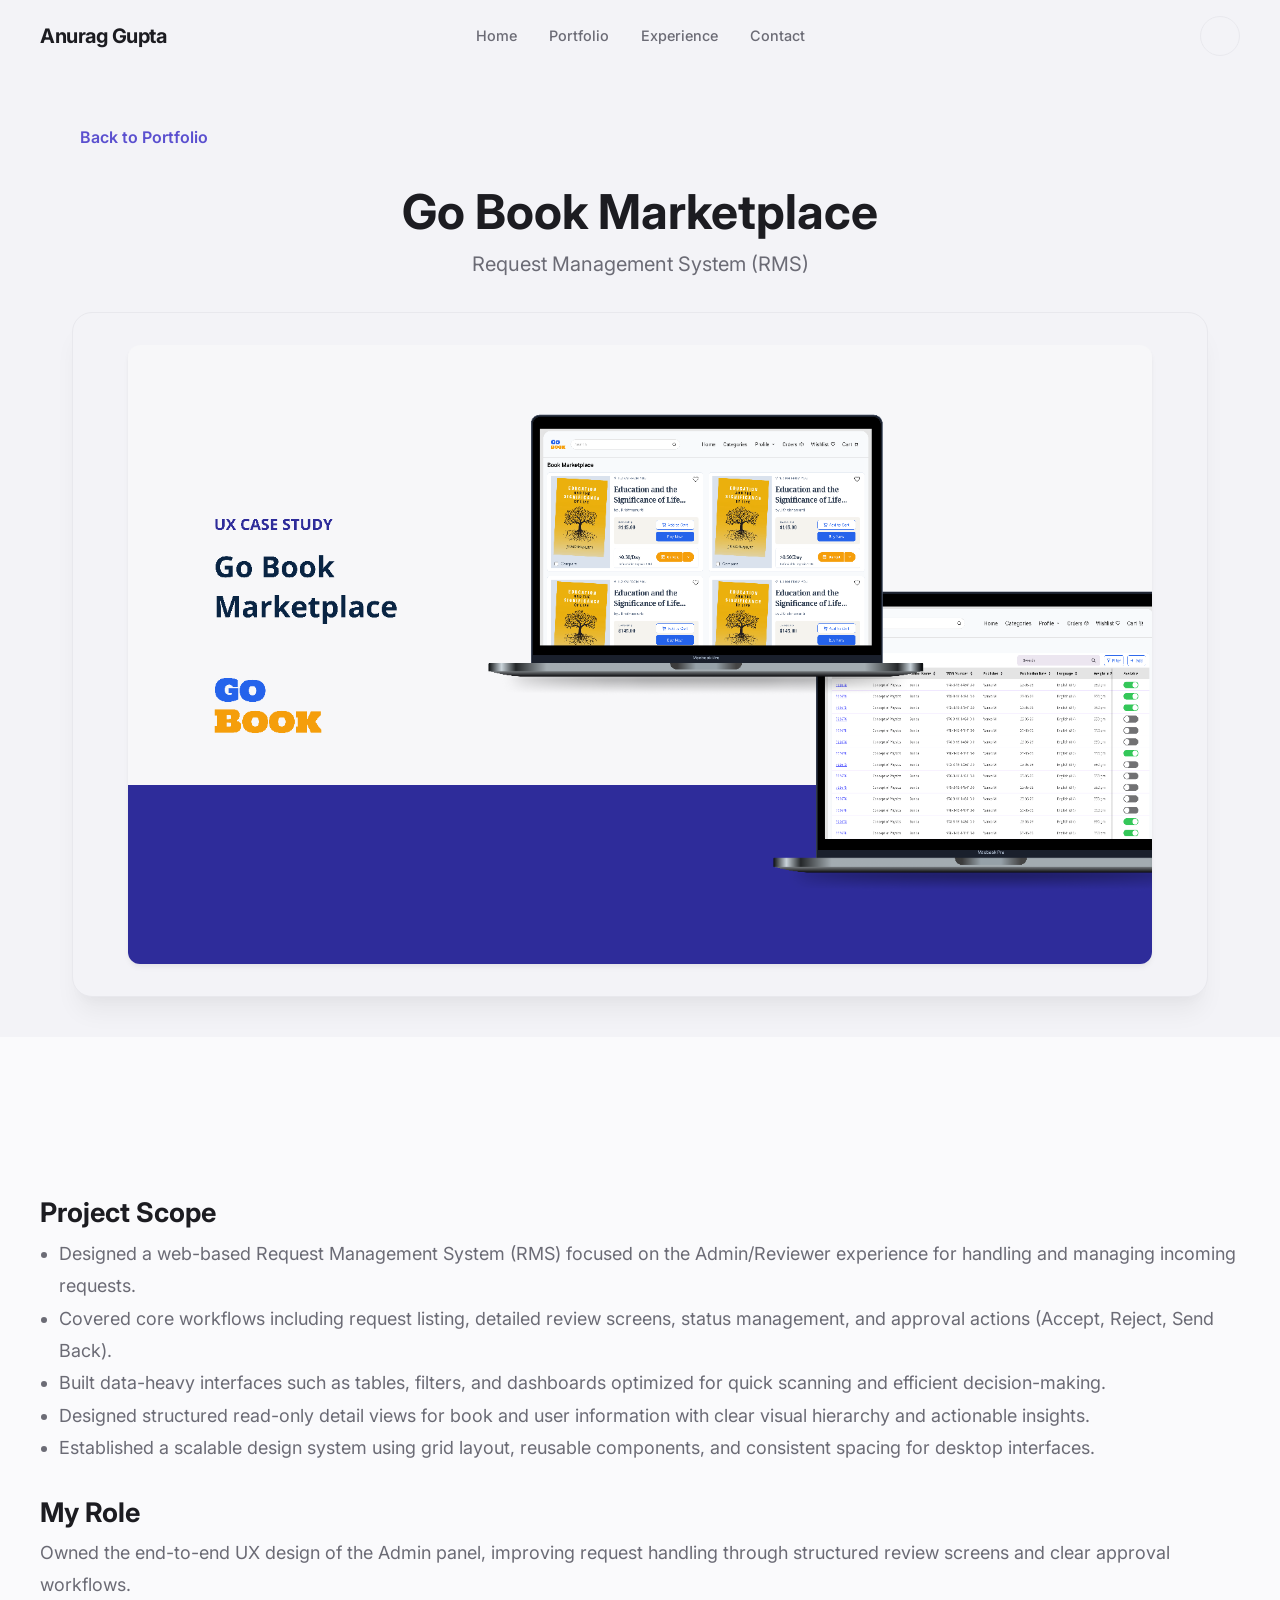
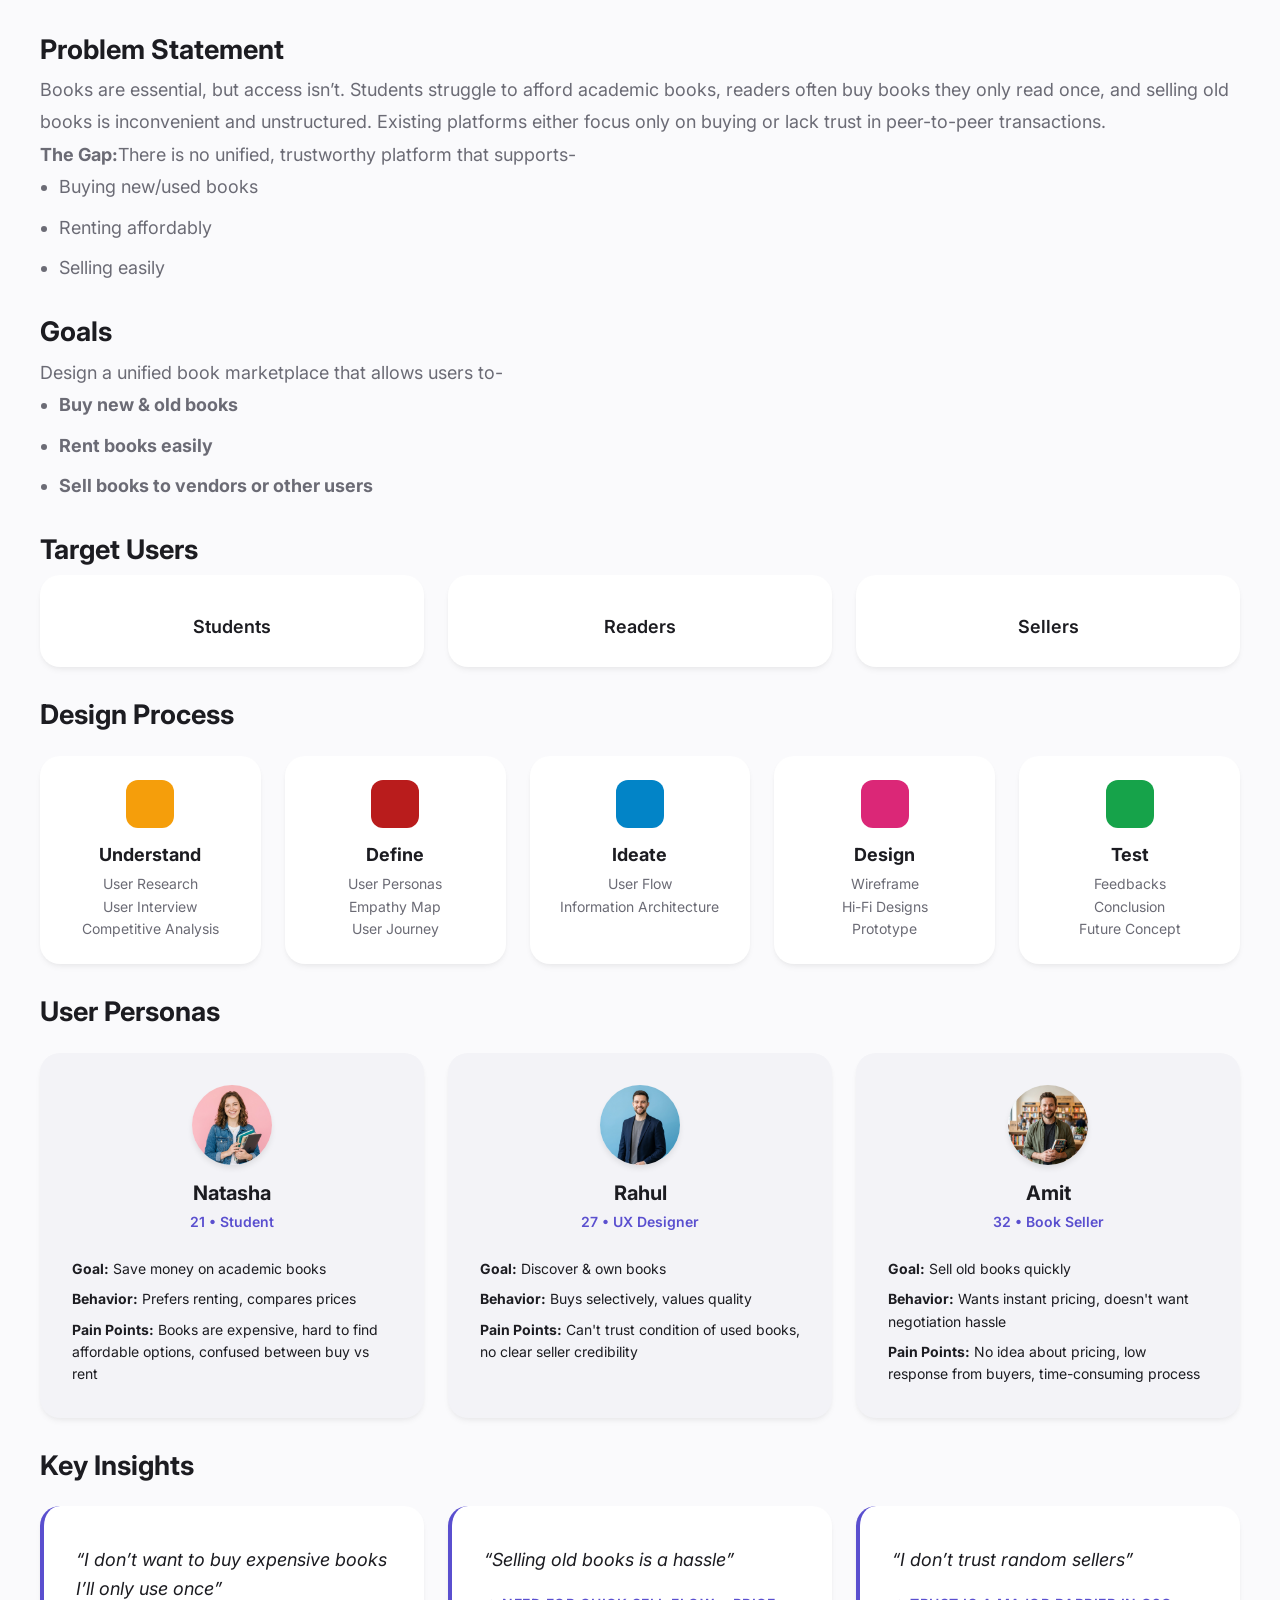
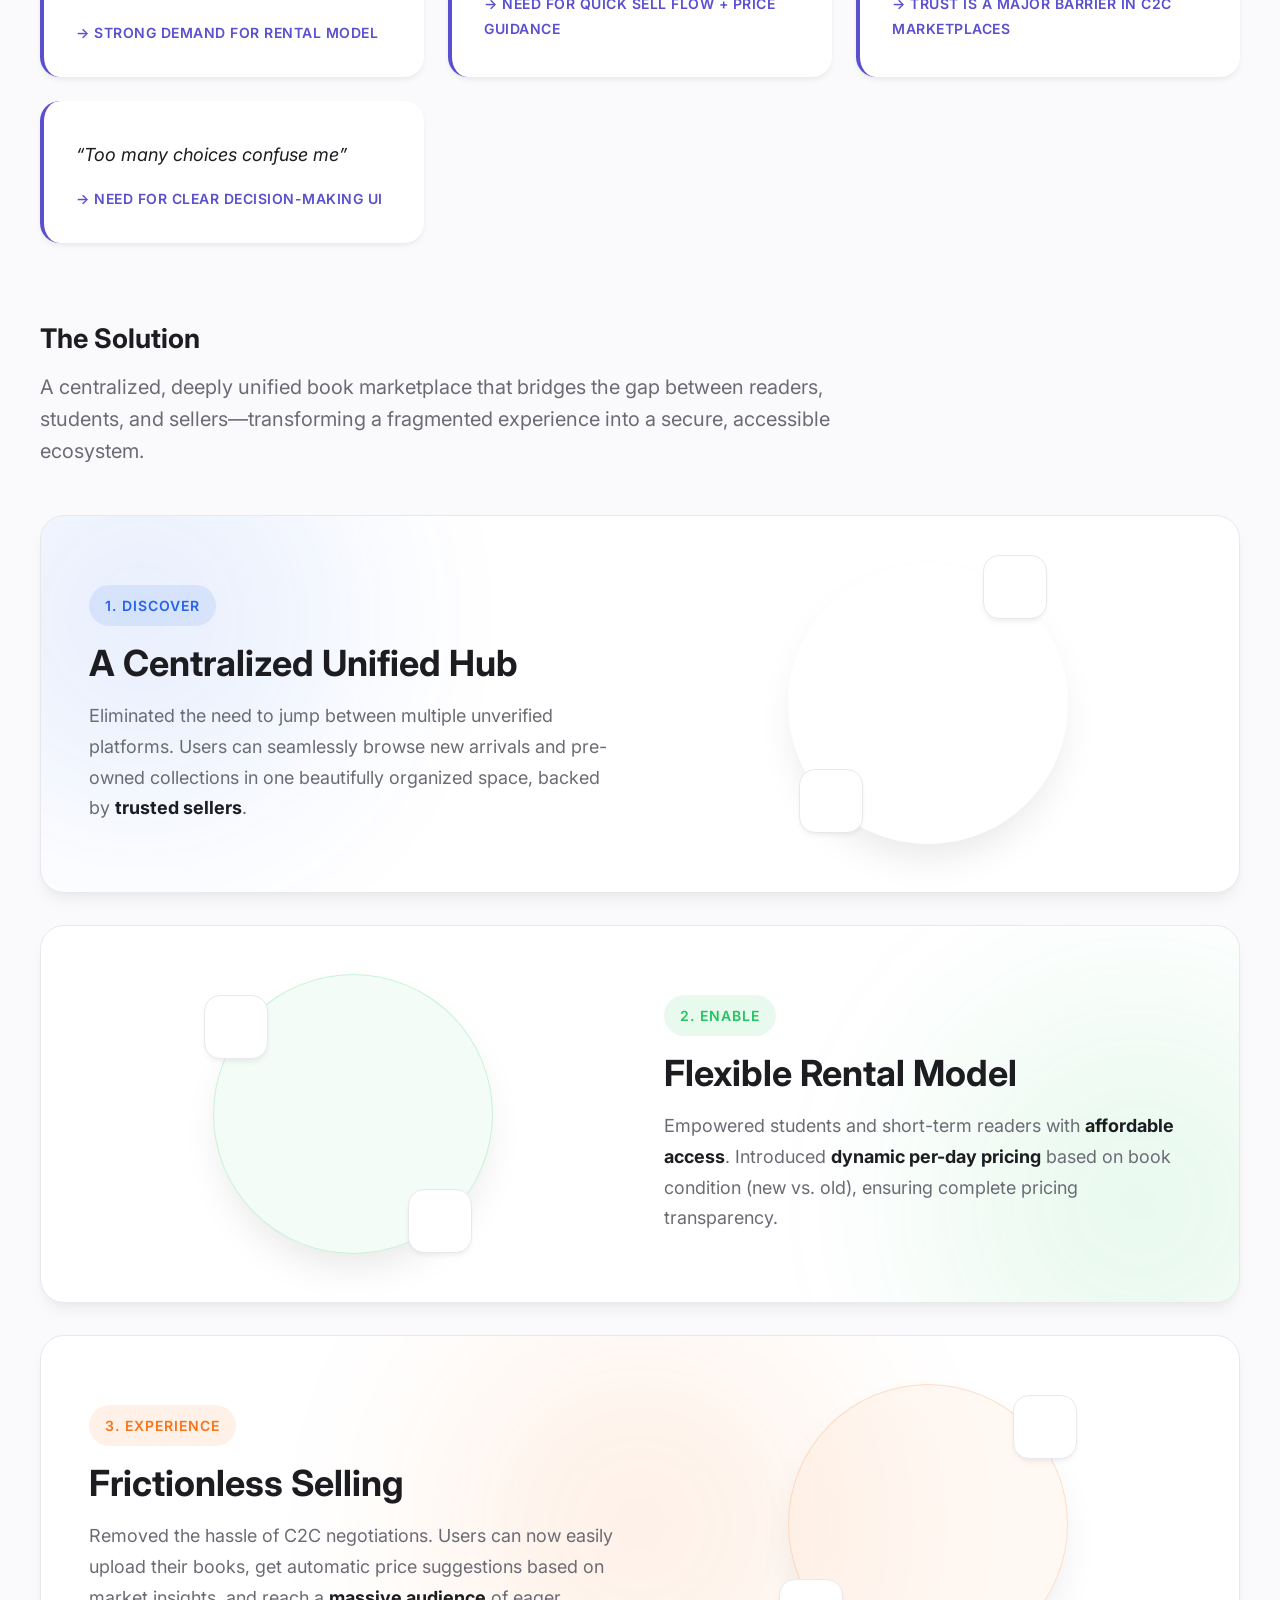
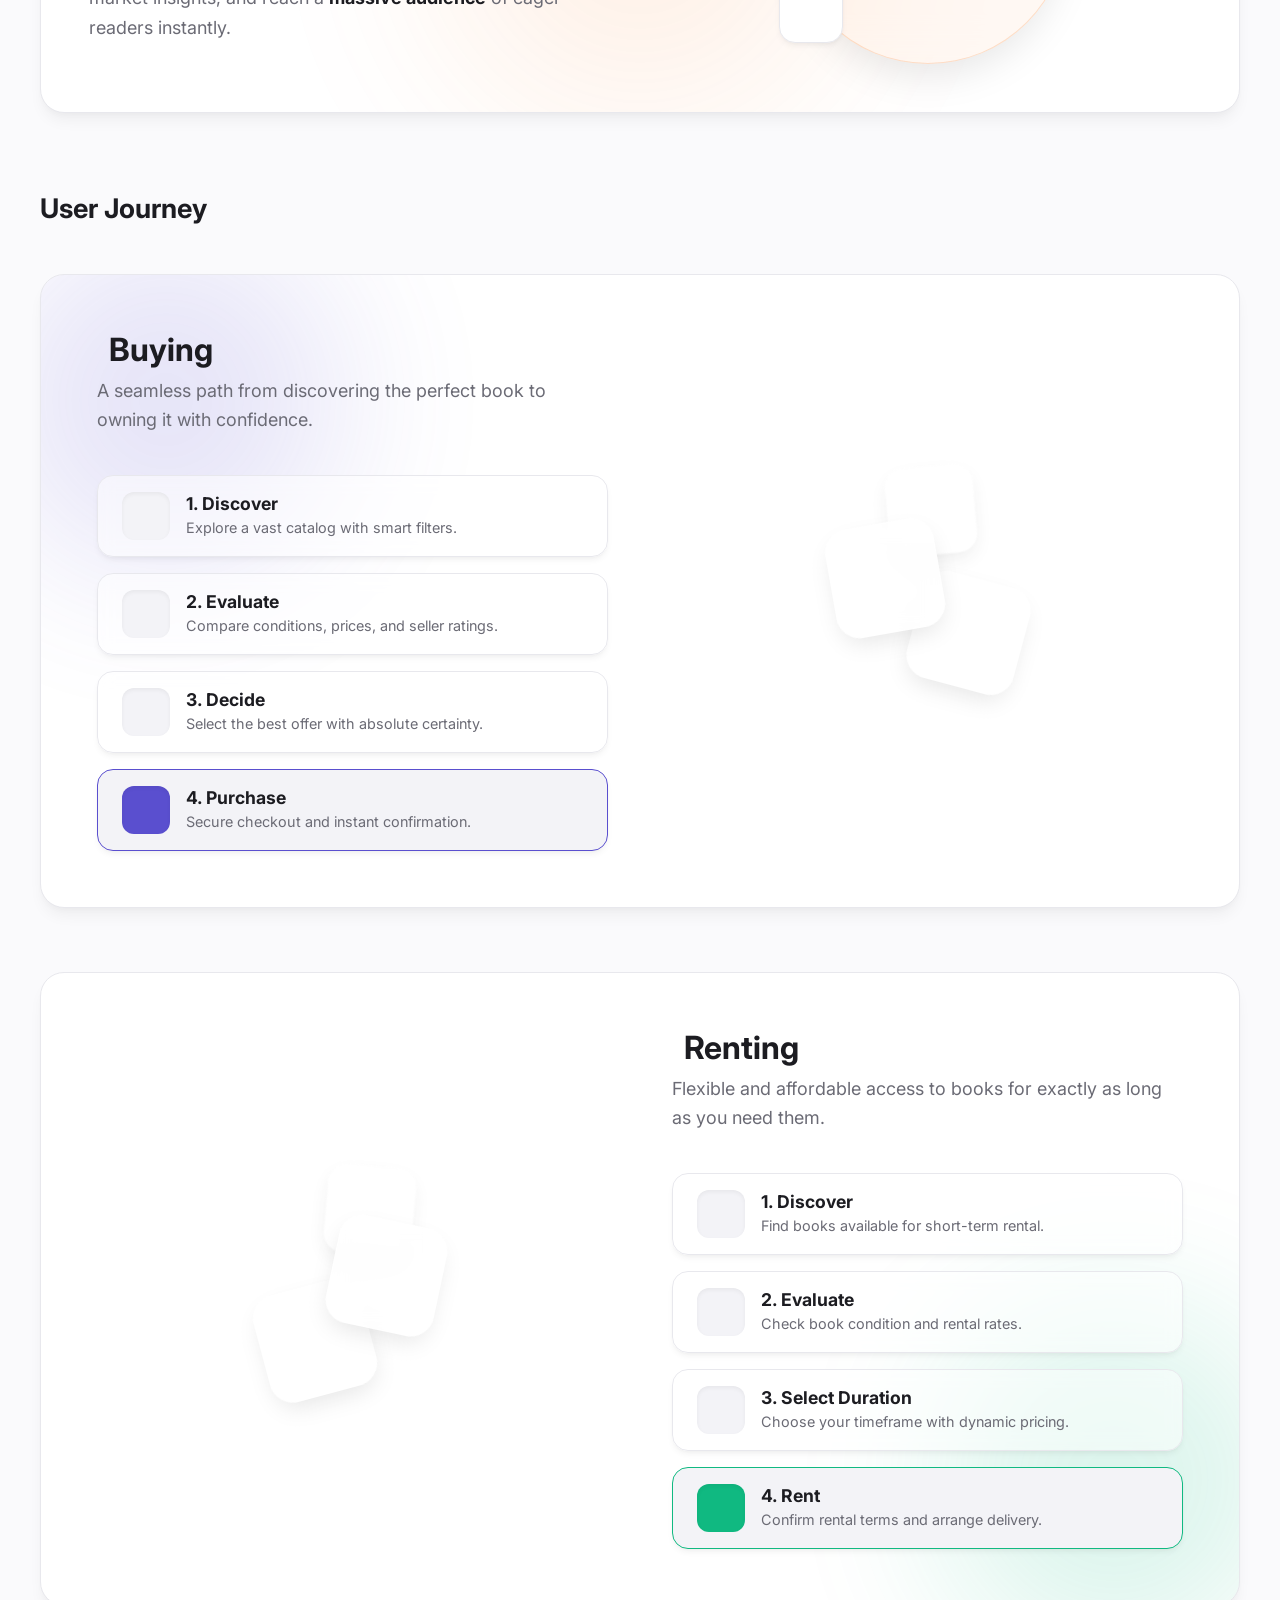
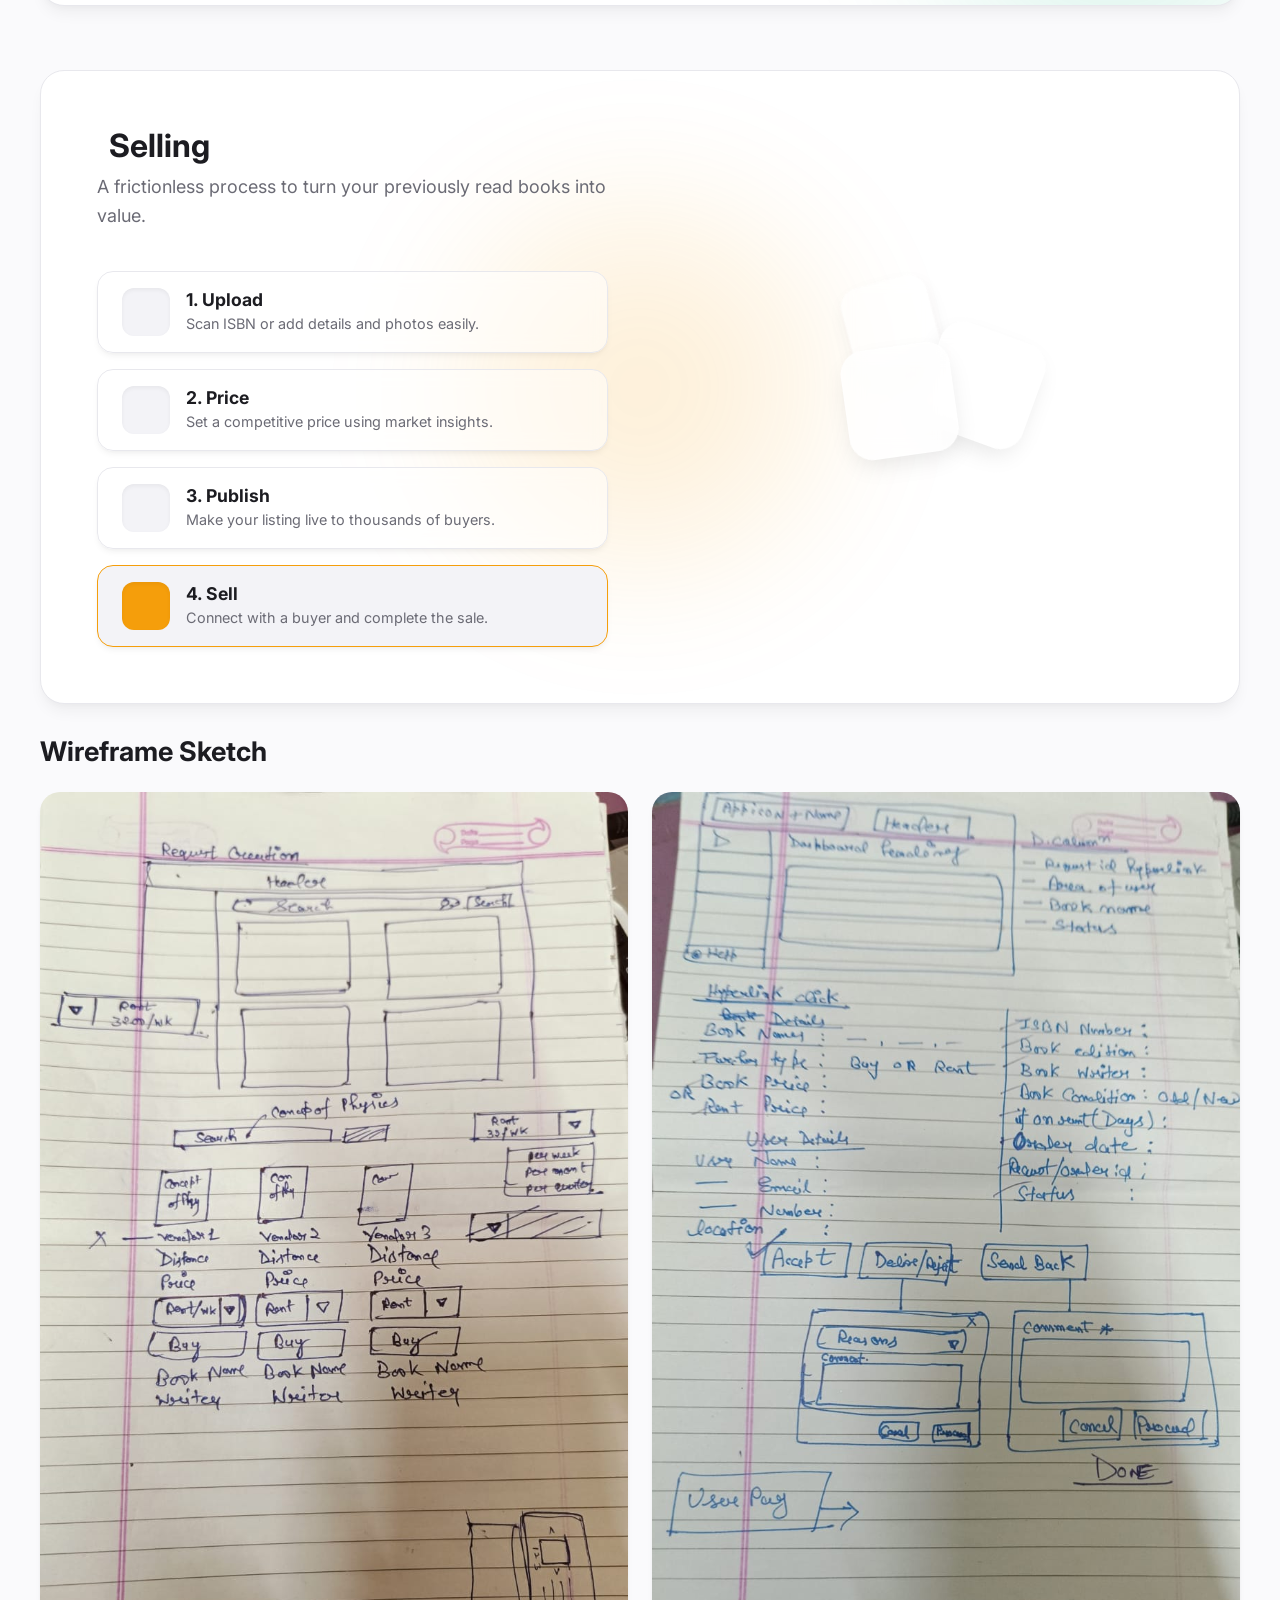
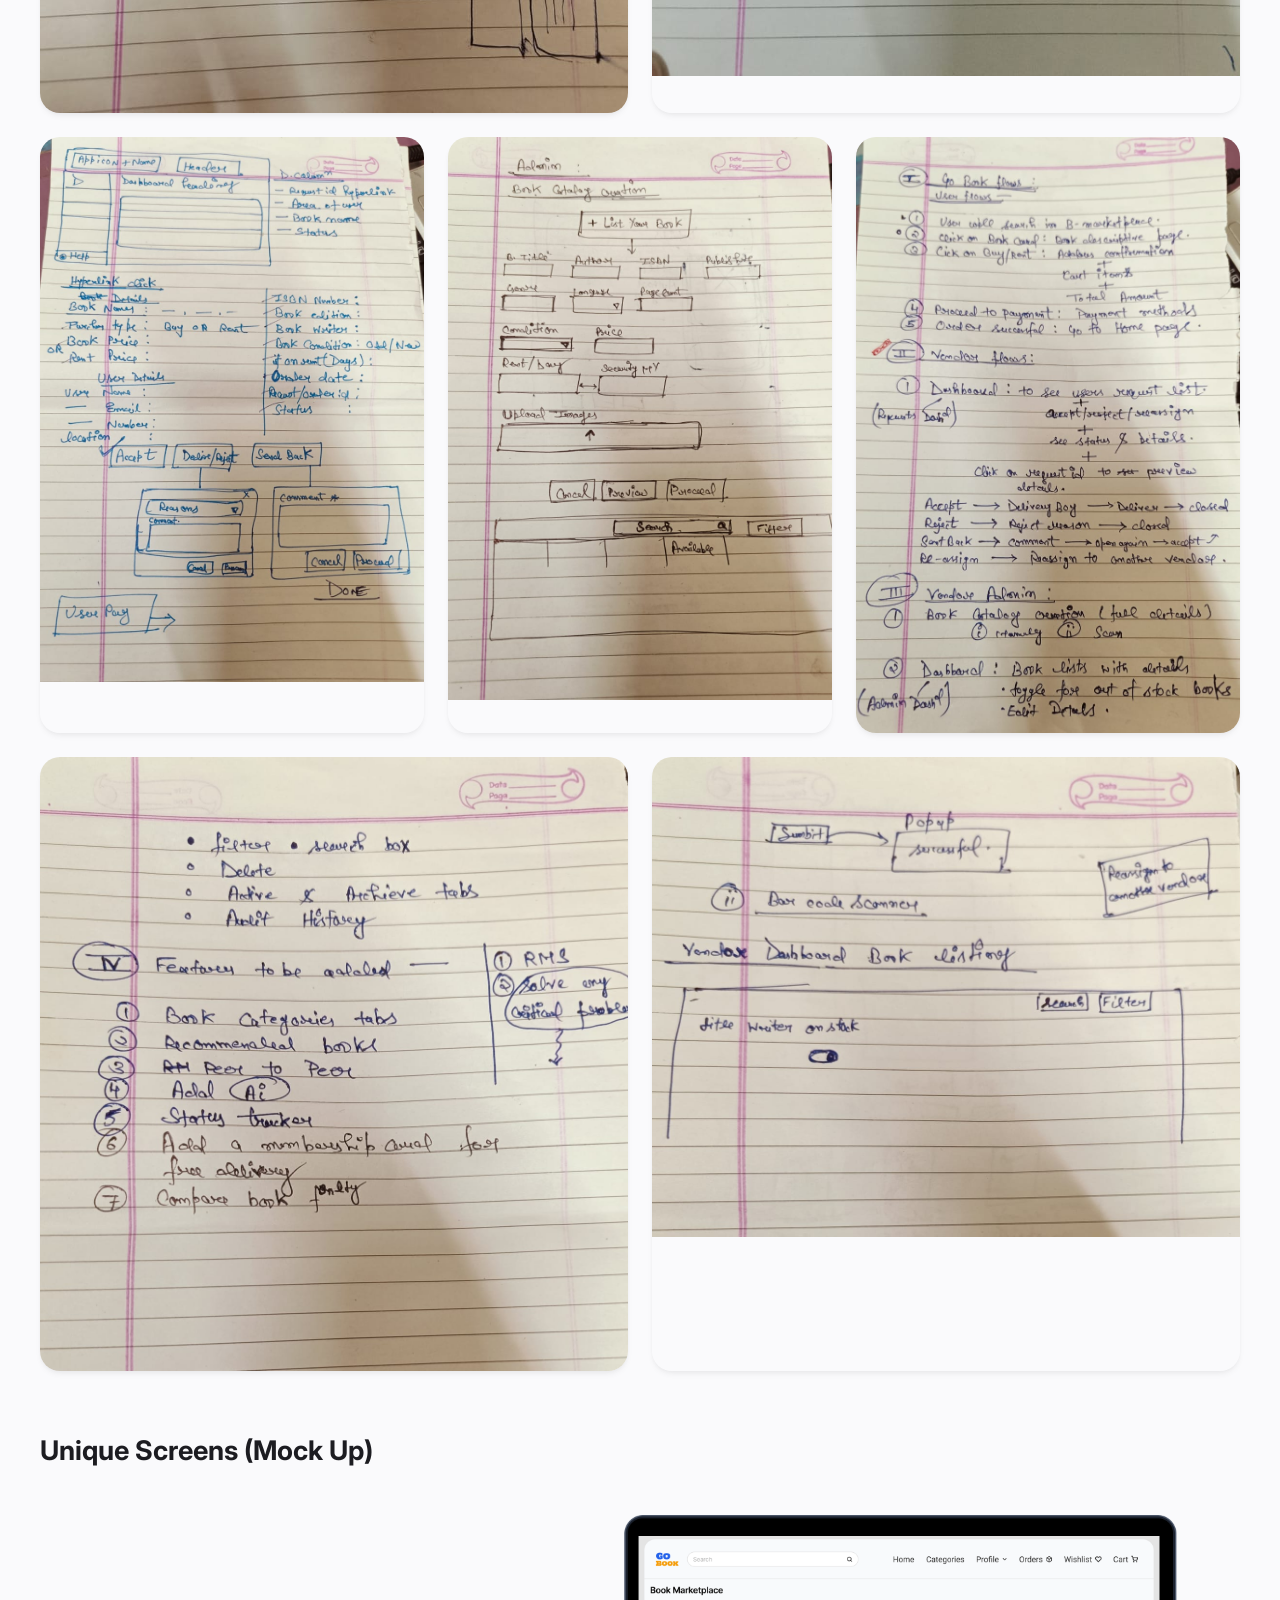
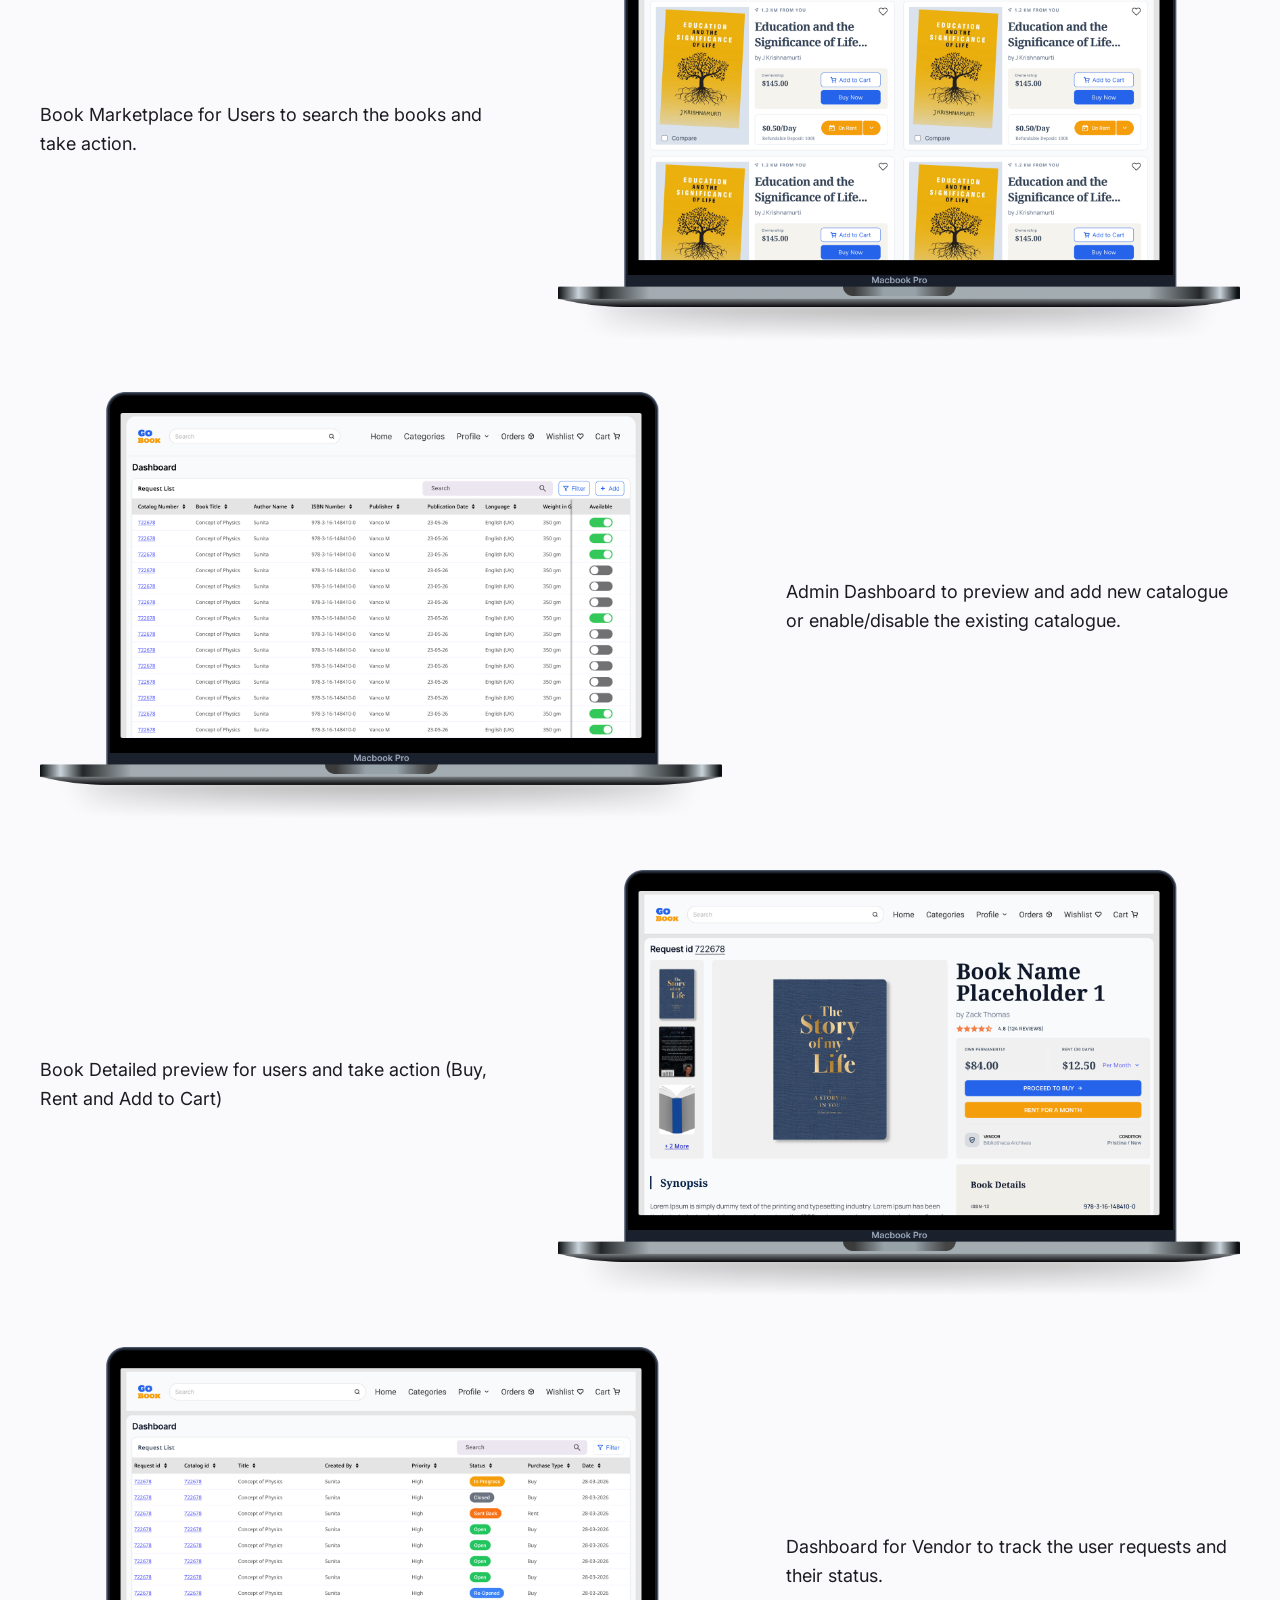
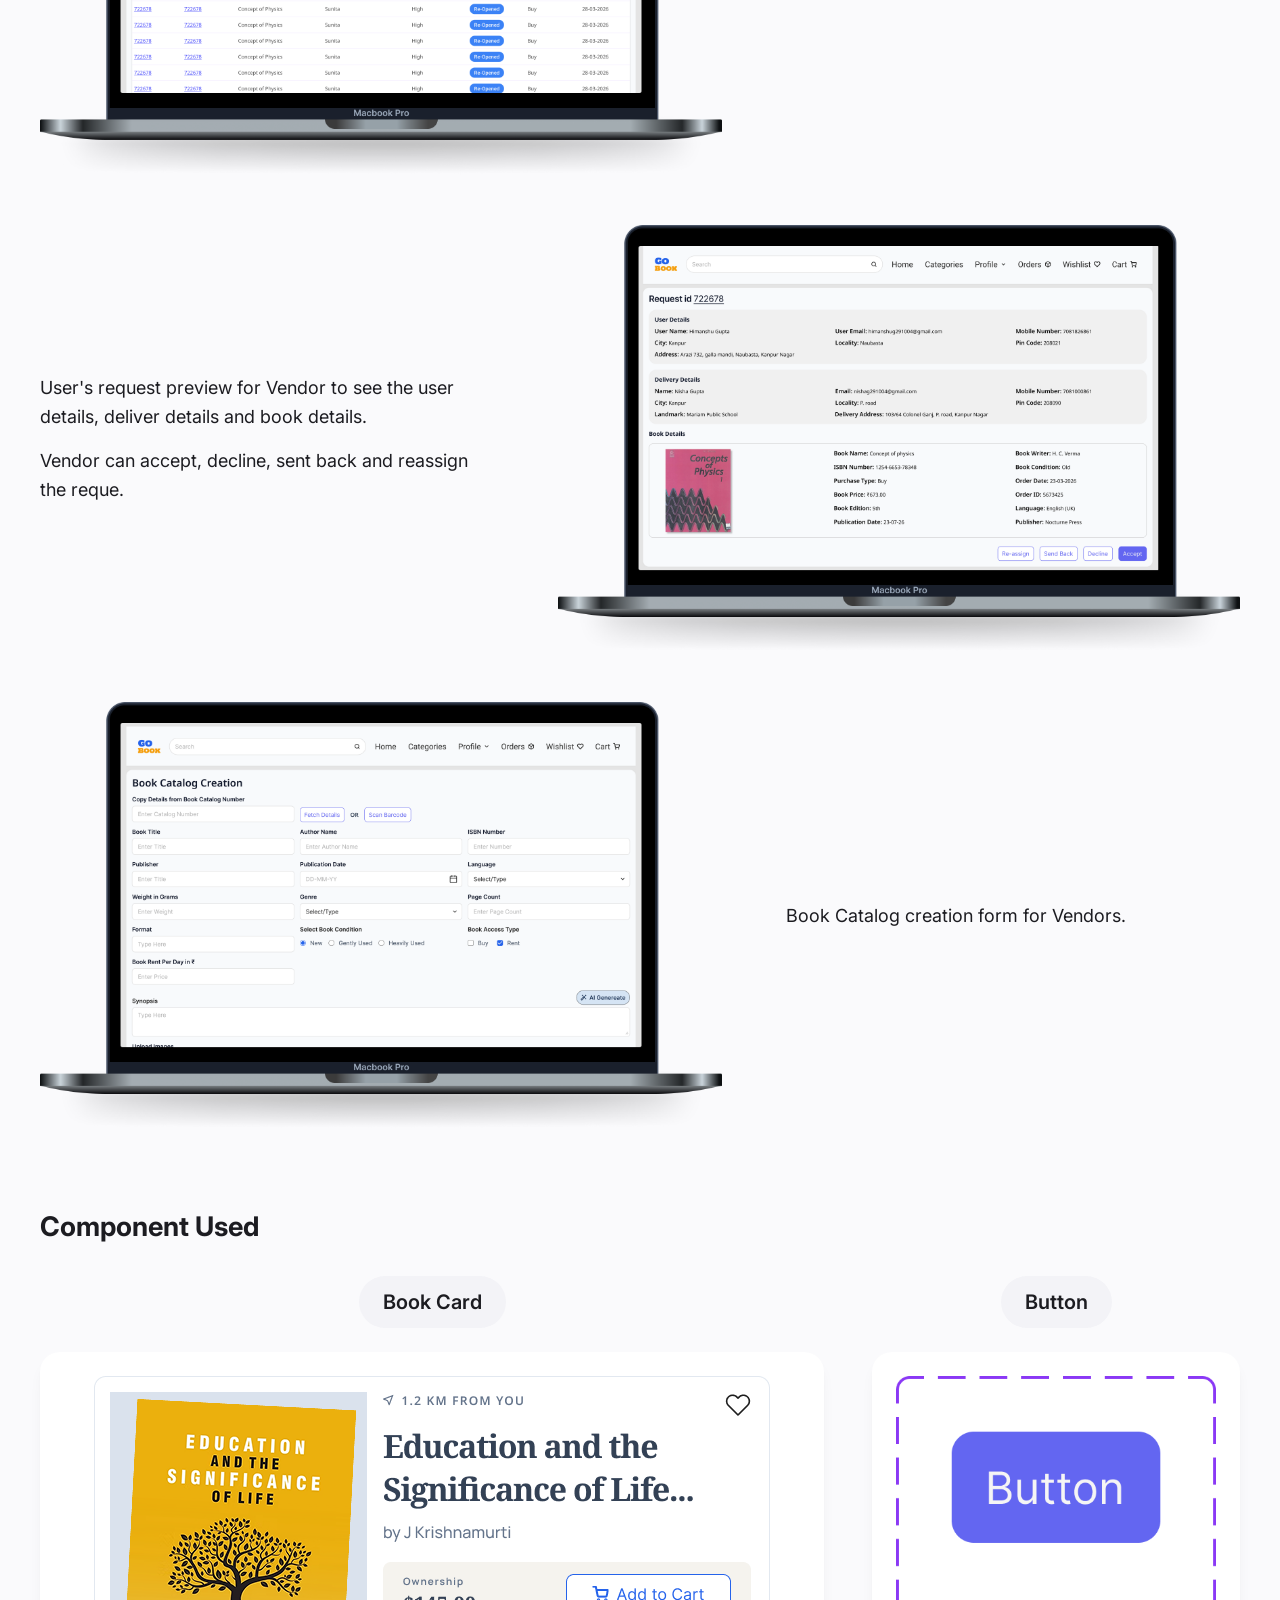
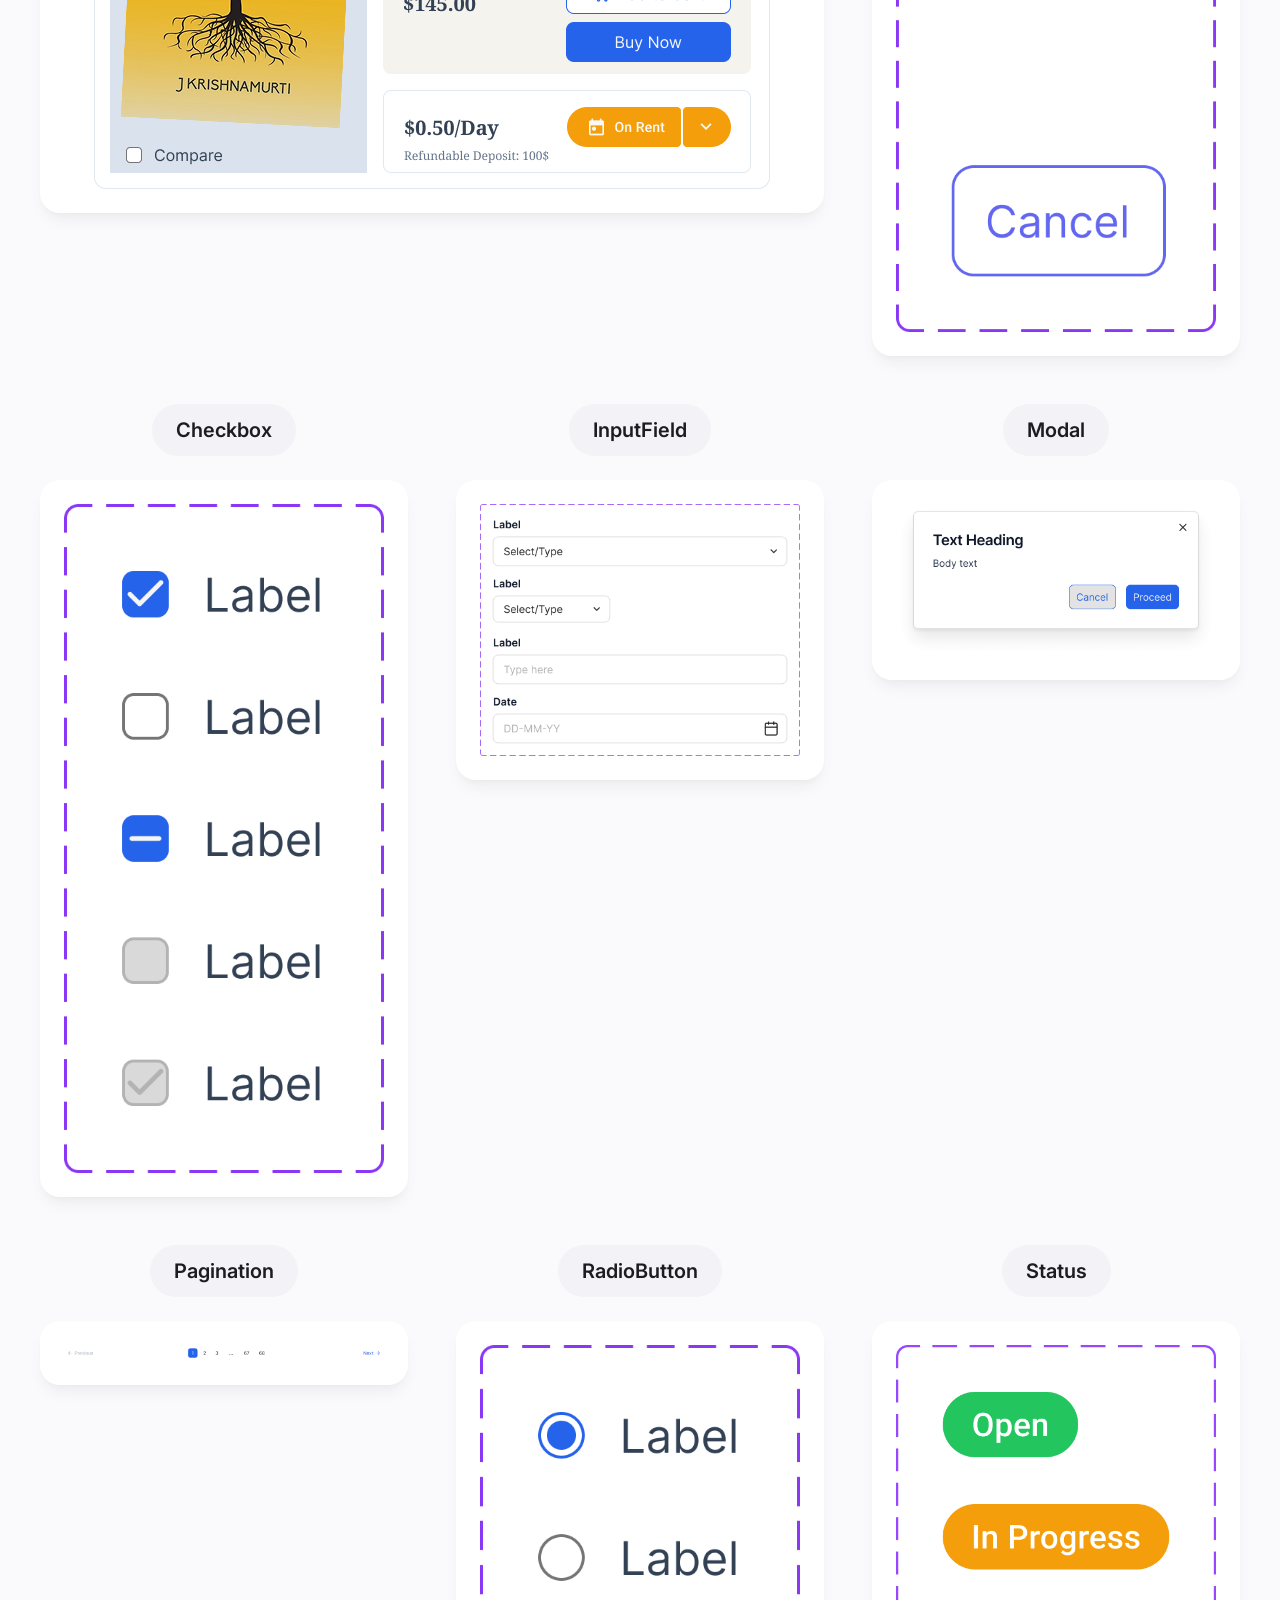
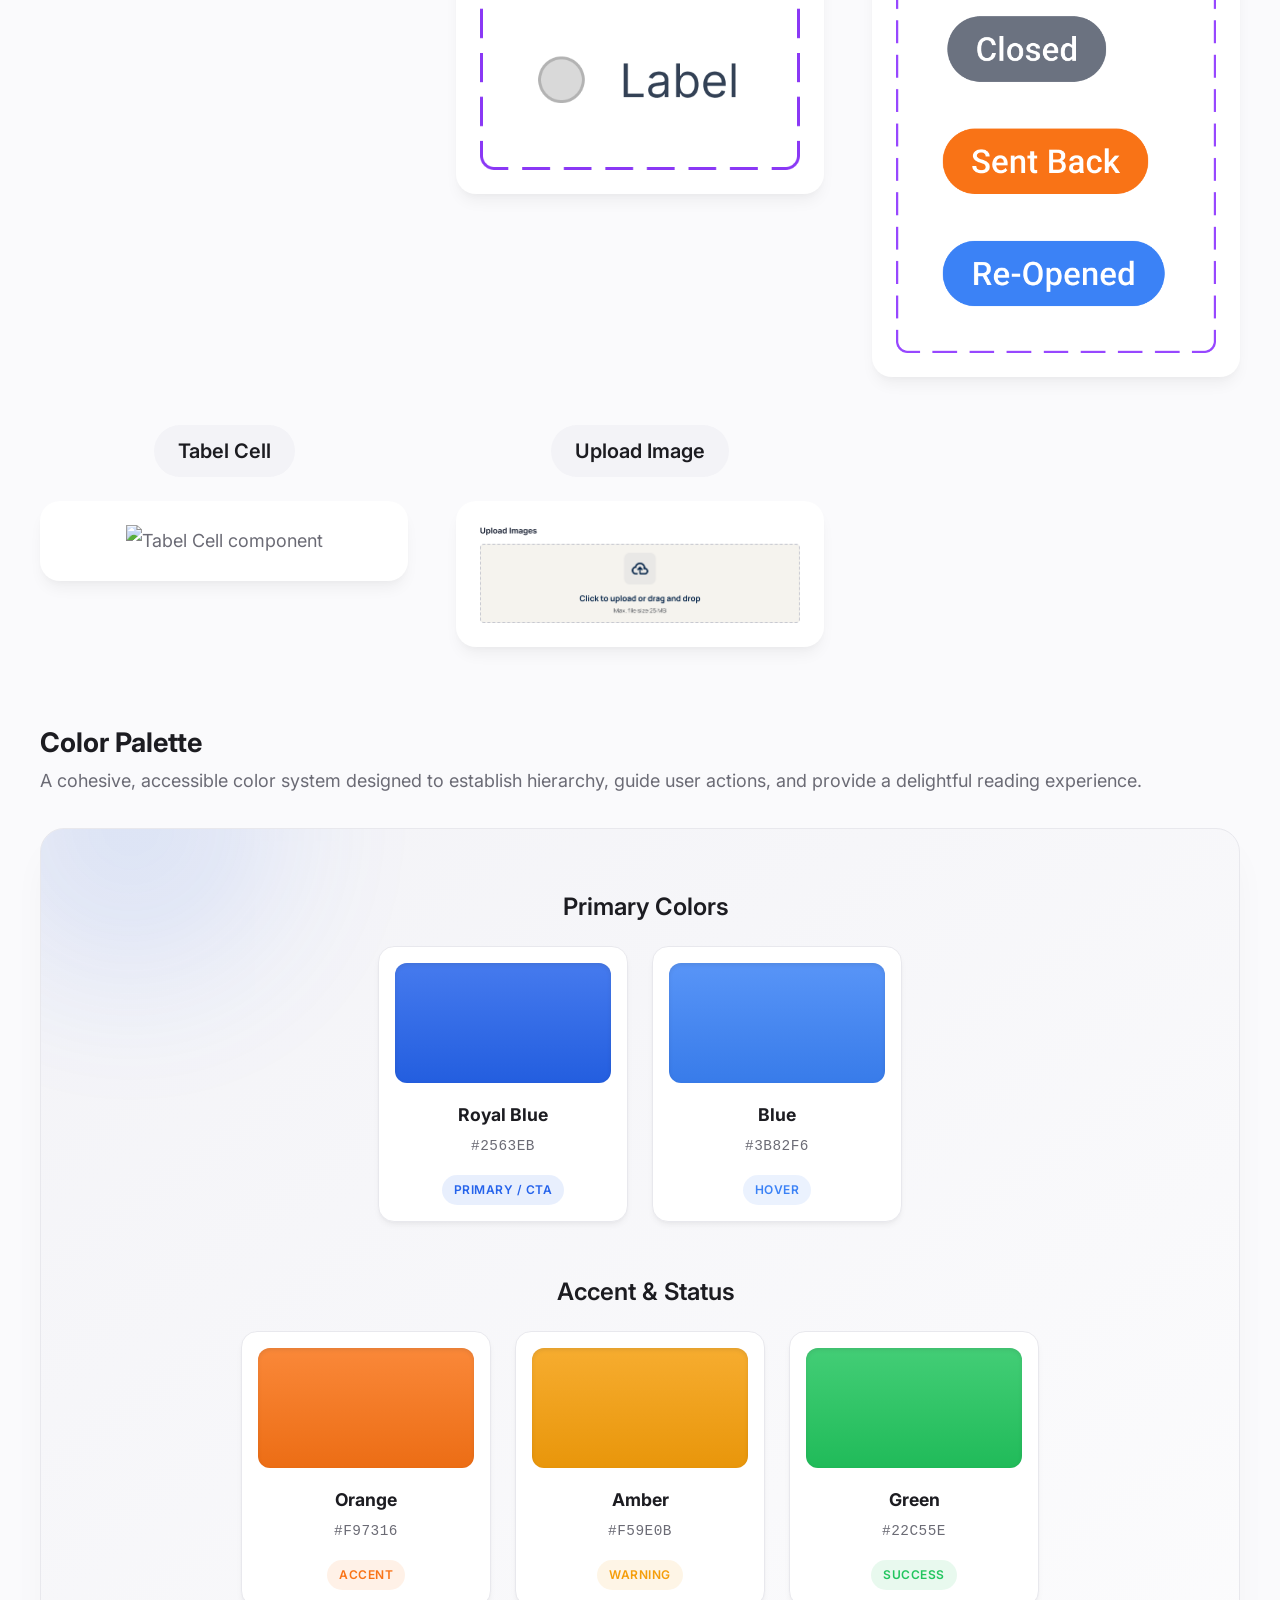
==== commit b0c60041: "Redesign Go Book Marketplace User Journey, Colors, and Solution sections" ====
--- a/go-book.html
+++ b/go-book.html
@@ -29,15 +29,29 @@
 
         .project-banner {
             width: 100%;
-            max-width: 1000px;
+            max-width: 100%;
             margin: 0 auto;
             border-radius: var(--radius-lg);
             box-shadow: var(--shadow-lg);
             overflow: hidden;
+            background-color: var(--clr-surface-light);
+            display: flex;
+            align-items: center;
+            justify-content: center;
+            padding: 2rem;
+            border: 1px solid var(--clr-border);
+        }
+
+        .project-banner img {
+            max-width: 100%;
+            height: auto;
+            object-fit: contain;
+            border-radius: var(--radius-md);
+            box-shadow: var(--shadow-sm);
         }
 
         .project-content {
-            max-width: 800px;
+            max-width: 100%;
             margin: 0 auto;
             padding: var(--space-xl) 0;
             font-size: 1.125rem;
@@ -62,6 +76,457 @@
 
         .back-link:hover {
             transform: translateX(-5px);
+        }
+
+        /* Colors Section Styles */
+        .colors-showcase {
+            position: relative;
+            margin-top: 2rem;
+            padding: 4rem 2.5rem;
+            border-radius: 24px;
+            background: linear-gradient(145deg, var(--clr-surface-light) 0%, var(--clr-surface) 100%);
+            overflow: hidden;
+            border: 1px solid var(--clr-border);
+            box-shadow: 0 20px 40px -10px rgba(0,0,0,0.05);
+            z-index: 1;
+        }
+
+        /* Decorative Elements */
+        .color-mesh-1, .color-mesh-2 {
+            position: absolute;
+            border-radius: 50%;
+            filter: blur(80px);
+            z-index: -1;
+            opacity: 0.4;
+            animation: float-color 10s infinite ease-in-out alternate;
+        }
+        .color-mesh-1 {
+            top: -10%; left: -5%;
+            width: 300px; height: 300px;
+            background: rgba(37, 99, 235, 0.3);
+        }
+        .color-mesh-2 {
+            bottom: -10%; right: -5%;
+            width: 400px; height: 400px;
+            background: rgba(249, 115, 22, 0.15);
+            animation-delay: -5s;
+        }
+        
+        @keyframes float-color {
+            0% { transform: translate(0, 0) scale(1); }
+            100% { transform: translate(30px, 30px) scale(1.1); }
+        }
+
+        .color-group {
+            margin-bottom: 3.5rem;
+        }
+        .color-group:last-child {
+            margin-bottom: 0;
+        }
+
+        .color-group-title {
+            font-size: 1.5rem;
+            font-weight: 600;
+            color: var(--clr-text-main);
+            margin-bottom: 1.5rem;
+            display: flex;
+            align-items: center;
+            justify-content: center;
+            gap: 0.75rem;
+        }
+        .color-group-title i {
+            color: var(--clr-primary);
+        }
+
+        .color-grid {
+            display: flex;
+            flex-wrap: wrap;
+            justify-content: center;
+            gap: 1.5rem;
+        }
+
+        .color-card {
+            flex: 1 1 200px;
+            max-width: 250px;
+            background: var(--clr-surface);
+            backdrop-filter: blur(12px);
+            border: 1px solid var(--clr-border);
+            border-radius: 16px;
+            padding: 1rem;
+            box-shadow: var(--shadow-sm);
+            transition: transform 0.3s cubic-bezier(0.4, 0, 0.2, 1), box-shadow 0.3s ease;
+            display: flex;
+            flex-direction: column;
+            align-items: center;
+            text-align: center;
+        }
+
+        .color-card:hover {
+            transform: translateY(-8px) scale(1.02);
+            box-shadow: var(--shadow-lg);
+            border-color: var(--clr-primary);
+        }
+
+        .color-swatch {
+            width: 100%;
+            height: 120px;
+            border-radius: 12px;
+            margin-bottom: 1rem;
+            box-shadow: inset 0 2px 4px rgba(0,0,0,0.1);
+            position: relative;
+            overflow: hidden;
+        }
+        
+        .color-swatch::after {
+            content: '';
+            position: absolute;
+            top: 0; left: 0; right: 0; bottom: 0;
+            background: linear-gradient(180deg, rgba(255,255,255,0.15) 0%, rgba(0,0,0,0.05) 100%);
+            pointer-events: none;
+        }
+
+        .color-details {
+            padding: 0 0.25rem;
+        }
+
+        .color-name {
+            font-weight: 700;
+            font-size: 1.1rem;
+            color: var(--clr-text-main);
+            margin-bottom: 0.25rem;
+        }
+
+        .color-hex {
+            font-family: 'JetBrains Mono', monospace, sans-serif;
+            font-size: 0.9rem;
+            color: var(--clr-text-muted);
+            text-transform: uppercase;
+            letter-spacing: 0.5px;
+            margin-bottom: 0.75rem;
+        }
+
+        .color-tag {
+            display: inline-flex;
+            align-items: center;
+            padding: 0.25rem 0.75rem;
+            border-radius: 99px;
+            font-size: 0.75rem;
+            font-weight: 600;
+            text-transform: uppercase;
+            letter-spacing: 0.5px;
+        }
+
+        .tag-primary { background: rgba(37, 99, 235, 0.1); color: #2563EB; }
+        .tag-primary-light { background: rgba(59, 130, 246, 0.1); color: #3B82F6; }
+        .tag-accent { background: rgba(249, 115, 22, 0.1); color: #F97316; }
+        .tag-warning { background: rgba(245, 158, 11, 0.1); color: #F59E0B; }
+        .tag-success { background: rgba(34, 197, 94, 0.1); color: #22C55E; }
+        .tag-bg { background: var(--clr-border); color: var(--clr-text-main); }
+        .tag-text { background: var(--clr-text-main); color: var(--clr-bg); }
+        
+        [data-theme="dark"] .tag-primary { background: rgba(37, 99, 235, 0.2); color: #60A5FA; }
+        [data-theme="dark"] .tag-primary-light { background: rgba(59, 130, 246, 0.2); color: #93C5FD; }
+        [data-theme="dark"] .tag-text { background: var(--clr-text-main); color: var(--clr-bg); }
+
+        /* Journey Storytelling Styles */
+        .journey-showcase {
+            display: flex;
+            flex-direction: column;
+            gap: 4rem;
+            margin-top: 3rem;
+        }
+
+        .journey-block {
+            display: flex;
+            align-items: center;
+            gap: 4rem;
+            background: var(--clr-surface);
+            border: 1px solid var(--clr-border);
+            border-radius: 24px;
+            padding: 3.5rem;
+            box-shadow: var(--shadow-md);
+            position: relative;
+            overflow: hidden;
+            transition: transform 0.4s cubic-bezier(0.4, 0, 0.2, 1);
+        }
+
+        .journey-block:hover {
+            transform: translateY(-5px);
+            box-shadow: var(--shadow-lg);
+        }
+
+        .journey-block:nth-child(even) {
+            flex-direction: row-reverse;
+        }
+
+        .journey-bg {
+            position: absolute;
+            width: 350px;
+            height: 350px;
+            border-radius: 50%;
+            filter: blur(80px);
+            z-index: 0;
+            opacity: 0.15;
+            transition: opacity 0.4s ease;
+        }
+        .journey-block:hover .journey-bg { opacity: 0.25; }
+        .bg-buy { top: -50px; left: -50px; background: #5A4FCF; }
+        .bg-rent { bottom: -50px; right: -50px; background: #10B981; }
+        .bg-sell { top: 50%; left: 50%; transform: translate(-50%, -50%); background: #F59E0B; }
+
+        .journey-content {
+            flex: 1;
+            z-index: 1;
+        }
+
+        .journey-title {
+            font-size: 2rem;
+            font-weight: 700;
+            color: var(--clr-text-main);
+            margin-bottom: 0.5rem;
+            display: flex;
+            align-items: center;
+            gap: 0.75rem;
+        }
+
+        .journey-desc {
+            font-size: 1.125rem;
+            color: var(--clr-text-muted);
+            line-height: 1.6;
+            margin-bottom: 2.5rem;
+        }
+
+        .journey-visual {
+            flex: 1;
+            display: flex;
+            justify-content: center;
+            align-items: center;
+            z-index: 1;
+        }
+
+        .journey-path {
+            display: flex;
+            flex-direction: column;
+            gap: 1rem;
+            width: 100%;
+        }
+
+        .path-step {
+            display: flex;
+            align-items: center;
+            gap: 1rem;
+            background: rgba(255, 255, 255, 0.5);
+            backdrop-filter: blur(8px);
+            border: 1px solid var(--clr-border);
+            padding: 1rem 1.5rem;
+            border-radius: 16px;
+            box-shadow: var(--shadow-sm);
+            transform: translateX(0);
+            transition: transform 0.3s ease, box-shadow 0.3s ease;
+        }
+        [data-theme="dark"] .path-step { background: rgba(30, 30, 35, 0.5); }
+
+        .path-step:hover {
+            transform: translateX(10px);
+            box-shadow: var(--shadow-md);
+            border-color: var(--clr-primary);
+        }
+
+        .step-icon {
+            width: 48px;
+            height: 48px;
+            border-radius: 12px;
+            background: var(--clr-surface-light);
+            display: flex;
+            align-items: center;
+            justify-content: center;
+            font-size: 1.5rem;
+            color: var(--clr-primary);
+            flex-shrink: 0;
+            box-shadow: inset 0 2px 4px rgba(0,0,0,0.05);
+        }
+
+        .step-text h4 {
+            margin: 0 0 0.25rem 0;
+            font-size: 1.1rem;
+            color: var(--clr-text-main);
+        }
+
+        .step-text p {
+            margin: 0;
+            font-size: 0.9rem;
+            color: var(--clr-text-muted);
+            line-height: 1.4;
+        }
+
+        .abstract-visual {
+            position: relative;
+            width: 100%;
+            height: 350px;
+            display: flex;
+            align-items: center;
+            justify-content: center;
+        }
+
+        .glass-panel {
+            position: absolute;
+            background: rgba(255, 255, 255, 0.7);
+            backdrop-filter: blur(12px);
+            border: 1px solid rgba(255, 255, 255, 0.5);
+            width: 110px;
+            height: 110px;
+            border-radius: 24px;
+            display: flex;
+            align-items: center;
+            justify-content: center;
+            box-shadow: 0 10px 25px -5px rgba(0,0,0,0.1);
+            transition: transform 0.5s cubic-bezier(0.4, 0, 0.2, 1);
+            animation: float-panel 6s infinite ease-in-out alternate;
+        }
+        [data-theme="dark"] .glass-panel {
+            background: rgba(30, 30, 35, 0.6);
+            border: 1px solid rgba(255, 255, 255, 0.05);
+        }
+        
+        .glass-panel:nth-child(1) { animation-delay: 0s; }
+        .glass-panel:nth-child(2) { animation-delay: -2s; }
+        .glass-panel:nth-child(3) { animation-delay: -4s; }
+
+        @keyframes float-panel {
+            0% { margin-top: 0; }
+            100% { margin-top: 20px; }
+        }
+
+        /* Solution Storytelling Styles */
+        .solution-showcase {
+            display: grid;
+            grid-template-columns: 1fr;
+            gap: 2rem;
+            margin-top: 3rem;
+            margin-bottom: 5rem;
+        }
+
+        .solution-card {
+            background: var(--clr-surface);
+            border-radius: 24px;
+            padding: 3rem;
+            border: 1px solid var(--clr-border);
+            box-shadow: var(--shadow-md);
+            display: flex;
+            align-items: center;
+            gap: 3rem;
+            position: relative;
+            overflow: hidden;
+            transition: transform 0.4s ease, box-shadow 0.4s ease;
+        }
+
+        .solution-card:hover {
+            transform: translateY(-5px);
+            box-shadow: var(--shadow-lg);
+        }
+
+        .solution-card:nth-child(even) {
+            flex-direction: row-reverse;
+        }
+
+        .sol-bg {
+            position: absolute;
+            width: 400px;
+            height: 400px;
+            border-radius: 50%;
+            filter: blur(100px);
+            z-index: 0;
+            opacity: 0.1;
+        }
+
+        .sol-bg-1 { top: -100px; left: -100px; background: #2563EB; }
+        .sol-bg-2 { bottom: -100px; right: -100px; background: #22C55E; }
+        .sol-bg-3 { top: 50%; left: 50%; transform: translate(-50%, -50%); background: #F97316; }
+
+        .sol-content {
+            flex: 1;
+            z-index: 1;
+        }
+
+        .sol-tag {
+            display: inline-block;
+            padding: 0.5rem 1rem;
+            border-radius: 99px;
+            font-size: 0.875rem;
+            font-weight: 600;
+            text-transform: uppercase;
+            letter-spacing: 1px;
+            margin-bottom: 1rem;
+        }
+
+        .sol-title {
+            font-size: 2.25rem;
+            font-weight: 700;
+            color: var(--clr-text-main);
+            margin-bottom: 1rem;
+            line-height: 1.2;
+        }
+
+        .sol-desc {
+            font-size: 1.125rem;
+            color: var(--clr-text-muted);
+            line-height: 1.7;
+        }
+
+        .sol-desc strong {
+            color: var(--clr-text-main);
+        }
+
+        .sol-visual {
+            flex: 1;
+            display: flex;
+            justify-content: center;
+            align-items: center;
+            position: relative;
+            z-index: 1;
+            min-height: 250px;
+        }
+
+        .sol-art {
+            position: relative;
+            width: 280px;
+            height: 280px;
+            background: rgba(255, 255, 255, 0.4);
+            backdrop-filter: blur(20px);
+            border: 1px solid rgba(255, 255, 255, 0.6);
+            border-radius: 50%;
+            display: flex;
+            align-items: center;
+            justify-content: center;
+            box-shadow: 0 20px 40px -10px rgba(0,0,0,0.1);
+        }
+        [data-theme="dark"] .sol-art {
+            background: rgba(30, 30, 35, 0.4);
+            border: 1px solid rgba(255, 255, 255, 0.05);
+        }
+
+        .sol-icon-float {
+            position: absolute;
+            background: var(--clr-surface);
+            border: 1px solid var(--clr-border);
+            border-radius: 16px;
+            width: 64px;
+            height: 64px;
+            display: flex;
+            align-items: center;
+            justify-content: center;
+            font-size: 2rem;
+            box-shadow: var(--shadow-sm);
+            animation: float-panel 5s infinite ease-in-out alternate;
+        }
+
+        @media (max-width: 992px) {
+            .solution-card, .solution-card:nth-child(even) {
+                flex-direction: column;
+                padding: 2rem;
+                text-align: center;
+            }
+            .sol-art { width: 220px; height: 220px; }
         }
     </style>
 </head>
@@ -88,7 +553,7 @@
     <main>
         <section class="project-hero">
             <div class="container fade-up">
-                <div style="text-align: left; max-width: 1000px; margin: 0 auto; width: 100%;">
+                <div style="text-align: left; max-width: 100%; margin: 0 auto; width: 100%;">
                     <a href="index.html#portfolio" class="back-link"><i class="ph ph-arrow-left"></i> Back to
                         Portfolio</a>
                 </div>
@@ -331,65 +796,217 @@
                     </div>
                 </div>
 
-                <h2>Solution</h2>
-                <p>Designed a dedicated book marketplace platform that enables users to buy and rent books from trusted
-                    sellers, including both new and pre-owned options.</p>
-                <p>Introduced a flexible rental model, especially beneficial for short-term users like students, with
-                    dynamic per-day pricing based on book condition (new vs old) to ensure affordability and
-                    transparency.</p>
-
-                <h2>User Journey</h2>
-                <div style="display: flex; flex-direction: column; gap: 1.5rem; margin-top: 1.5rem;">
-
-                    <div
-                        style="background: var(--clr-surface); padding: 1.5rem; border-radius: var(--radius-lg); box-shadow: var(--shadow-sm);">
-                        <h3 style="color: var(--clr-text-main); margin-bottom: 1rem; font-size: 1.125rem;">Buying</h3>
-                        <div
-                            style="display: flex; align-items: center; gap: 1rem; flex-wrap: wrap; font-size: 0.875rem; font-weight: 600; color: var(--clr-text-main);">
-                            <div style="background: var(--clr-surface-light); padding: 0.5rem 1rem; border-radius: 99px;">Discover</div>
-                            <i class="ph ph-arrow-right" style="color: var(--clr-text-muted);"></i>
-                            <div style="background: var(--clr-surface-light); padding: 0.5rem 1rem; border-radius: 99px;">Evaluate</div>
-                            <i class="ph ph-arrow-right" style="color: var(--clr-text-muted);"></i>
-                            <div style="background: var(--clr-surface-light); padding: 0.5rem 1rem; border-radius: 99px;">Decide</div>
-                            <i class="ph ph-arrow-right" style="color: var(--clr-text-muted);"></i>
-                            <div
-                                style="background: var(--clr-surface-light); color: var(--clr-primary); padding: 0.5rem 1rem; border-radius: 99px;">
-                                Purchase</div>
-                        </div>
-                    </div>
-
-                    <div
-                        style="background: var(--clr-surface); padding: 1.5rem; border-radius: var(--radius-lg); box-shadow: var(--shadow-sm);">
-                        <h3 style="color: var(--clr-text-main); margin-bottom: 1rem; font-size: 1.125rem;">Renting</h3>
-                        <div
-                            style="display: flex; align-items: center; gap: 1rem; flex-wrap: wrap; font-size: 0.875rem; font-weight: 600; color: var(--clr-text-main);">
-                            <div style="background: var(--clr-surface-light); padding: 0.5rem 1rem; border-radius: 99px;">Discover</div>
-                            <i class="ph ph-arrow-right" style="color: var(--clr-text-muted);"></i>
-                            <div style="background: var(--clr-surface-light); padding: 0.5rem 1rem; border-radius: 99px;">Evaluate</div>
-                            <i class="ph ph-arrow-right" style="color: var(--clr-text-muted);"></i>
-                            <div style="background: var(--clr-surface-light); padding: 0.5rem 1rem; border-radius: 99px;">Select Duration
-                            </div>
-                            <i class="ph ph-arrow-right" style="color: var(--clr-text-muted);"></i>
-                            <div
-                                style="background: var(--clr-surface-light); color: var(--clr-primary); padding: 0.5rem 1rem; border-radius: 99px;">
-                                Rent</div>
-                        </div>
-                    </div>
-
-                    <div
-                        style="background: var(--clr-surface); padding: 1.5rem; border-radius: var(--radius-lg); box-shadow: var(--shadow-sm);">
-                        <h3 style="color: var(--clr-text-main); margin-bottom: 1rem; font-size: 1.125rem;">Selling</h3>
-                        <div
-                            style="display: flex; align-items: center; gap: 1rem; flex-wrap: wrap; font-size: 0.875rem; font-weight: 600; color: var(--clr-text-main);">
-                            <div style="background: var(--clr-surface-light); padding: 0.5rem 1rem; border-radius: 99px;">Upload</div>
-                            <i class="ph ph-arrow-right" style="color: var(--clr-text-muted);"></i>
-                            <div style="background: var(--clr-surface-light); padding: 0.5rem 1rem; border-radius: 99px;">Price</div>
-                            <i class="ph ph-arrow-right" style="color: var(--clr-text-muted);"></i>
-                            <div style="background: var(--clr-surface-light); padding: 0.5rem 1rem; border-radius: 99px;">Publish</div>
-                            <i class="ph ph-arrow-right" style="color: var(--clr-text-muted);"></i>
-                            <div
-                                style="background: var(--clr-surface-light); color: var(--clr-primary); padding: 0.5rem 1rem; border-radius: 99px;">
-                                Sell</div>
+                <h2 style="margin-top: 5rem; margin-bottom: 1rem;">The Solution</h2>
+                <p style="color: var(--clr-text-muted); font-size: 1.25rem; line-height: 1.6; max-width: 800px; margin-bottom: 3rem;">A centralized, deeply unified book marketplace that bridges the gap between readers, students, and sellers—transforming a fragmented experience into a secure, accessible ecosystem.</p>
+
+                <div class="solution-showcase">
+                    <!-- Discover -->
+                    <div class="solution-card fade-up">
+                        <div class="sol-bg sol-bg-1"></div>
+                        <div class="sol-content">
+                            <span class="sol-tag" style="background: rgba(37, 99, 235, 0.1); color: #2563EB;">1. Discover</span>
+                            <h3 class="sol-title">A Centralized Unified Hub</h3>
+                            <p class="sol-desc">Eliminated the need to jump between multiple unverified platforms. Users can seamlessly browse new arrivals and pre-owned collections in one beautifully organized space, backed by <strong>trusted sellers</strong>.</p>
+                        </div>
+                        <div class="sol-visual">
+                            <div class="sol-art">
+                                <i class="ph-fill ph-magnifying-glass" style="font-size: 5rem; color: #2563EB;"></i>
+                                <div class="sol-icon-float" style="top: -10px; right: 20px; color: #22C55E; animation-delay: -1s;"><i class="ph-bold ph-check-circle"></i></div>
+                                <div class="sol-icon-float" style="bottom: 10px; left: 10px; color: #F97316; animation-delay: -3s;"><i class="ph-bold ph-storefront"></i></div>
+                            </div>
+                        </div>
+                    </div>
+
+                    <!-- Enable -->
+                    <div class="solution-card fade-up">
+                        <div class="sol-bg sol-bg-2"></div>
+                        <div class="sol-content">
+                            <span class="sol-tag" style="background: rgba(34, 197, 94, 0.1); color: #22C55E;">2. Enable</span>
+                            <h3 class="sol-title">Flexible Rental Model</h3>
+                            <p class="sol-desc">Empowered students and short-term readers with <strong>affordable access</strong>. Introduced <strong>dynamic per-day pricing</strong> based on book condition (new vs. old), ensuring complete pricing transparency.</p>
+                        </div>
+                        <div class="sol-visual">
+                            <div class="sol-art" style="background: rgba(34, 197, 94, 0.05); border-color: rgba(34, 197, 94, 0.2);">
+                                <i class="ph-fill ph-calendar-check" style="font-size: 5rem; color: #22C55E;"></i>
+                                <div class="sol-icon-float" style="top: 20px; left: -10px; color: #F59E0B; animation-delay: 0s;"><i class="ph-bold ph-coins"></i></div>
+                                <div class="sol-icon-float" style="bottom: 0px; right: 20px; color: #2563EB; animation-delay: -2s;"><i class="ph-bold ph-arrows-left-right"></i></div>
+                            </div>
+                        </div>
+                    </div>
+
+                    <!-- Experience -->
+                    <div class="solution-card fade-up">
+                        <div class="sol-bg sol-bg-3"></div>
+                        <div class="sol-content">
+                            <span class="sol-tag" style="background: rgba(249, 115, 22, 0.1); color: #F97316;">3. Experience</span>
+                            <h3 class="sol-title">Frictionless Selling</h3>
+                            <p class="sol-desc">Removed the hassle of C2C negotiations. Users can now easily upload their books, get automatic price suggestions based on market insights, and reach a <strong>massive audience</strong> of eager readers instantly.</p>
+                        </div>
+                        <div class="sol-visual">
+                            <div class="sol-art" style="background: rgba(249, 115, 22, 0.05); border-color: rgba(249, 115, 22, 0.2);">
+                                <i class="ph-fill ph-rocket-launch" style="font-size: 5rem; color: #F97316;"></i>
+                                <div class="sol-icon-float" style="top: 10px; right: -10px; color: #2563EB; animation-delay: -1.5s;"><i class="ph-bold ph-users"></i></div>
+                                <div class="sol-icon-float" style="bottom: 20px; left: -10px; color: #22C55E; animation-delay: -3.5s;"><i class="ph-bold ph-trend-up"></i></div>
+                            </div>
+                        </div>
+                    </div>
+                </div>
+
+                <h2 style="margin-top: 5rem;">User Journey</h2>
+                <div class="journey-showcase">
+                    <!-- Buying Journey -->
+                    <div class="journey-block fade-up">
+                        <div class="journey-bg bg-buy"></div>
+                        <div class="journey-content">
+                            <h3 class="journey-title"><i class="ph-fill ph-shopping-bag" style="color: #5A4FCF;"></i> Buying</h3>
+                            <p class="journey-desc">A seamless path from discovering the perfect book to owning it with confidence.</p>
+                            <div class="journey-path">
+                                <div class="path-step">
+                                    <div class="step-icon"><i class="ph ph-magnifying-glass"></i></div>
+                                    <div class="step-text">
+                                        <h4>1. Discover</h4>
+                                        <p>Explore a vast catalog with smart filters.</p>
+                                    </div>
+                                </div>
+                                <div class="path-step">
+                                    <div class="step-icon"><i class="ph ph-scales"></i></div>
+                                    <div class="step-text">
+                                        <h4>2. Evaluate</h4>
+                                        <p>Compare conditions, prices, and seller ratings.</p>
+                                    </div>
+                                </div>
+                                <div class="path-step">
+                                    <div class="step-icon"><i class="ph ph-check-circle"></i></div>
+                                    <div class="step-text">
+                                        <h4>3. Decide</h4>
+                                        <p>Select the best offer with absolute certainty.</p>
+                                    </div>
+                                </div>
+                                <div class="path-step" style="border-color: #5A4FCF; background: var(--clr-surface-light);">
+                                    <div class="step-icon" style="background: #5A4FCF; color: white;"><i class="ph ph-credit-card"></i></div>
+                                    <div class="step-text">
+                                        <h4>4. Purchase</h4>
+                                        <p>Secure checkout and instant confirmation.</p>
+                                    </div>
+                                </div>
+                            </div>
+                        </div>
+                        <div class="journey-visual">
+                            <div class="abstract-visual">
+                                <div class="glass-panel" style="transform: rotate(-10deg) translate(-40px, -20px); z-index: 2;">
+                                    <i class="ph-fill ph-book-bookmark" style="font-size: 3.5rem; color: #5A4FCF;"></i>
+                                </div>
+                                <div class="glass-panel" style="transform: rotate(15deg) translate(50px, 30px); z-index: 1;">
+                                    <i class="ph-fill ph-shopping-cart-simple" style="font-size: 3rem; color: #EC4899;"></i>
+                                </div>
+                                <div class="glass-panel" style="transform: rotate(-5deg) translate(10px, -80px) scale(0.8); z-index: 0; opacity: 0.8;">
+                                    <i class="ph-fill ph-sparkle" style="font-size: 2.5rem; color: #F59E0B;"></i>
+                                </div>
+                            </div>
+                        </div>
+                    </div>
+
+                    <!-- Renting Journey -->
+                    <div class="journey-block fade-up">
+                        <div class="journey-bg bg-rent"></div>
+                        <div class="journey-content">
+                            <h3 class="journey-title"><i class="ph-fill ph-clock-counter-clockwise" style="color: #10B981;"></i> Renting</h3>
+                            <p class="journey-desc">Flexible and affordable access to books for exactly as long as you need them.</p>
+                            <div class="journey-path">
+                                <div class="path-step">
+                                    <div class="step-icon" style="color: #10B981;"><i class="ph ph-compass"></i></div>
+                                    <div class="step-text">
+                                        <h4>1. Discover</h4>
+                                        <p>Find books available for short-term rental.</p>
+                                    </div>
+                                </div>
+                                <div class="path-step">
+                                    <div class="step-icon" style="color: #10B981;"><i class="ph ph-star"></i></div>
+                                    <div class="step-text">
+                                        <h4>2. Evaluate</h4>
+                                        <p>Check book condition and rental rates.</p>
+                                    </div>
+                                </div>
+                                <div class="path-step">
+                                    <div class="step-icon" style="color: #10B981;"><i class="ph ph-calendar-blank"></i></div>
+                                    <div class="step-text">
+                                        <h4>3. Select Duration</h4>
+                                        <p>Choose your timeframe with dynamic pricing.</p>
+                                    </div>
+                                </div>
+                                <div class="path-step" style="border-color: #10B981; background: var(--clr-surface-light);">
+                                    <div class="step-icon" style="background: #10B981; color: white;"><i class="ph ph-handshake"></i></div>
+                                    <div class="step-text">
+                                        <h4>4. Rent</h4>
+                                        <p>Confirm rental terms and arrange delivery.</p>
+                                    </div>
+                                </div>
+                            </div>
+                        </div>
+                        <div class="journey-visual">
+                            <div class="abstract-visual">
+                                <div class="glass-panel" style="transform: rotate(12deg) translate(30px, -20px); z-index: 2;">
+                                    <i class="ph-fill ph-calendar-check" style="font-size: 3.5rem; color: #10B981;"></i>
+                                </div>
+                                <div class="glass-panel" style="transform: rotate(-15deg) translate(-50px, 40px); z-index: 1;">
+                                    <i class="ph-fill ph-book-open" style="font-size: 3rem; color: #3B82F6;"></i>
+                                </div>
+                                <div class="glass-panel" style="transform: rotate(5deg) translate(10px, -80px) scale(0.8); z-index: 0; opacity: 0.8;">
+                                    <i class="ph-fill ph-currency-circle-dollar" style="font-size: 2.5rem; color: #10B981;"></i>
+                                </div>
+                            </div>
+                        </div>
+                    </div>
+
+                    <!-- Selling Journey -->
+                    <div class="journey-block fade-up">
+                        <div class="journey-bg bg-sell"></div>
+                        <div class="journey-content">
+                            <h3 class="journey-title"><i class="ph-fill ph-storefront" style="color: #F59E0B;"></i> Selling</h3>
+                            <p class="journey-desc">A frictionless process to turn your previously read books into value.</p>
+                            <div class="journey-path">
+                                <div class="path-step">
+                                    <div class="step-icon" style="color: #F59E0B;"><i class="ph ph-upload-simple"></i></div>
+                                    <div class="step-text">
+                                        <h4>1. Upload</h4>
+                                        <p>Scan ISBN or add details and photos easily.</p>
+                                    </div>
+                                </div>
+                                <div class="path-step">
+                                    <div class="step-icon" style="color: #F59E0B;"><i class="ph ph-tag"></i></div>
+                                    <div class="step-text">
+                                        <h4>2. Price</h4>
+                                        <p>Set a competitive price using market insights.</p>
+                                    </div>
+                                </div>
+                                <div class="path-step">
+                                    <div class="step-icon" style="color: #F59E0B;"><i class="ph ph-paper-plane-right"></i></div>
+                                    <div class="step-text">
+                                        <h4>3. Publish</h4>
+                                        <p>Make your listing live to thousands of buyers.</p>
+                                    </div>
+                                </div>
+                                <div class="path-step" style="border-color: #F59E0B; background: var(--clr-surface-light);">
+                                    <div class="step-icon" style="background: #F59E0B; color: white;"><i class="ph ph-money"></i></div>
+                                    <div class="step-text">
+                                        <h4>4. Sell</h4>
+                                        <p>Connect with a buyer and complete the sale.</p>
+                                    </div>
+                                </div>
+                            </div>
+                        </div>
+                        <div class="journey-visual">
+                            <div class="abstract-visual">
+                                <div class="glass-panel" style="transform: rotate(-8deg) translate(-30px, 10px); z-index: 2;">
+                                    <i class="ph-fill ph-storefront" style="font-size: 3.5rem; color: #F59E0B;"></i>
+                                </div>
+                                <div class="glass-panel" style="transform: rotate(20deg) translate(50px, -20px); z-index: 1;">
+                                    <i class="ph-fill ph-tag" style="font-size: 3rem; color: #EC4899;"></i>
+                                </div>
+                                <div class="glass-panel" style="transform: rotate(-15deg) translate(-20px, -70px) scale(0.8); z-index: 0; opacity: 0.8;">
+                                    <i class="ph-fill ph-trend-up" style="font-size: 2.5rem; color: #10B981;"></i>
+                                </div>
+                            </div>
                         </div>
                     </div>
                 </div>
@@ -621,9 +1238,122 @@
                     </div>
                 </div>
 
-                <h2 style="margin-top: 5rem;">Colors</h2>
-                <div style="display: flex; justify-content: center; margin-top: 2rem; background: var(--clr-surface-light); padding: 3rem; border-radius: var(--radius-lg); box-shadow: inset 0 2px 4px rgba(0,0,0,0.05), var(--shadow-md); border: 1px solid var(--clr-border);">
-                    <img src="Colors.png" alt="Colors Palette" style="width: 100%; max-width: 900px; border-radius: var(--radius-md); box-shadow: 0 20px 40px rgba(0,0,0,0.1); object-fit: contain; transform: translateY(-5px); transition: transform 0.3s ease;">
+                <h2 style="margin-top: 5rem;">Color Palette</h2>
+                <p style="color: var(--clr-text-muted); font-size: 1.125rem; line-height: 1.6; margin-bottom: 2rem;">A cohesive, accessible color system designed to establish hierarchy, guide user actions, and provide a delightful reading experience.</p>
+
+                <div class="colors-showcase">
+                    <!-- Decorative Backgrounds -->
+                    <div class="color-mesh-1"></div>
+                    <div class="color-mesh-2"></div>
+                    
+                    <!-- Primary Colors -->
+                    <div class="color-group">
+                        <h3 class="color-group-title"><i class="ph-fill ph-drop"></i> Primary Colors</h3>
+                        <div class="color-grid">
+                            <div class="color-card">
+                                <div class="color-swatch" style="background-color: #2563EB;"></div>
+                                <div class="color-details">
+                                    <div class="color-name">Royal Blue</div>
+                                    <div class="color-hex">#2563EB</div>
+                                    <span class="color-tag tag-primary">Primary / CTA</span>
+                                </div>
+                            </div>
+                            <div class="color-card">
+                                <div class="color-swatch" style="background-color: #3B82F6;"></div>
+                                <div class="color-details">
+                                    <div class="color-name">Blue</div>
+                                    <div class="color-hex">#3B82F6</div>
+                                    <span class="color-tag tag-primary-light">Hover</span>
+                                </div>
+                            </div>
+                        </div>
+                    </div>
+
+                    <!-- Accent & Status -->
+                    <div class="color-group">
+                        <h3 class="color-group-title"><i class="ph-fill ph-sparkle"></i> Accent & Status</h3>
+                        <div class="color-grid">
+                            <div class="color-card">
+                                <div class="color-swatch" style="background-color: #F97316;"></div>
+                                <div class="color-details">
+                                    <div class="color-name">Orange</div>
+                                    <div class="color-hex">#F97316</div>
+                                    <span class="color-tag tag-accent">Accent</span>
+                                </div>
+                            </div>
+                            <div class="color-card">
+                                <div class="color-swatch" style="background-color: #F59E0B;"></div>
+                                <div class="color-details">
+                                    <div class="color-name">Amber</div>
+                                    <div class="color-hex">#F59E0B</div>
+                                    <span class="color-tag tag-warning">Warning</span>
+                                </div>
+                            </div>
+                            <div class="color-card">
+                                <div class="color-swatch" style="background-color: #22C55E;"></div>
+                                <div class="color-details">
+                                    <div class="color-name">Green</div>
+                                    <div class="color-hex">#22C55E</div>
+                                    <span class="color-tag tag-success">Success</span>
+                                </div>
+                            </div>
+                        </div>
+                    </div>
+
+                    <!-- Neutral Colors -->
+                    <div class="color-group">
+                        <h3 class="color-group-title"><i class="ph-fill ph-swatches"></i> Neutrals & Backgrounds</h3>
+                        <div class="color-grid">
+                            <div class="color-card">
+                                <div class="color-swatch" style="background-color: #0F172A;"></div>
+                                <div class="color-details">
+                                    <div class="color-name">Slate 900</div>
+                                    <div class="color-hex">#0F172A</div>
+                                    <span class="color-tag tag-text">Text Main</span>
+                                </div>
+                            </div>
+                            <div class="color-card">
+                                <div class="color-swatch" style="background-color: #334155;"></div>
+                                <div class="color-details">
+                                    <div class="color-name">Slate 700</div>
+                                    <div class="color-hex">#334155</div>
+                                    <span class="color-tag tag-text">Text Sec</span>
+                                </div>
+                            </div>
+                            <div class="color-card">
+                                <div class="color-swatch" style="background-color: #64748B;"></div>
+                                <div class="color-details">
+                                    <div class="color-name">Slate 500</div>
+                                    <div class="color-hex">#64748B</div>
+                                    <span class="color-tag tag-text">Text Muted</span>
+                                </div>
+                            </div>
+                            <div class="color-card">
+                                <div class="color-swatch" style="background-color: #6B7280;"></div>
+                                <div class="color-details">
+                                    <div class="color-name">Gray 500</div>
+                                    <div class="color-hex">#6B7280</div>
+                                    <span class="color-tag tag-text">Muted</span>
+                                </div>
+                            </div>
+                            <div class="color-card">
+                                <div class="color-swatch" style="background-color: #E2E8F0; border: 1px solid var(--clr-border);"></div>
+                                <div class="color-details">
+                                    <div class="color-name">Slate 200</div>
+                                    <div class="color-hex">#E2E8F0</div>
+                                    <span class="color-tag tag-bg">Border</span>
+                                </div>
+                            </div>
+                            <div class="color-card">
+                                <div class="color-swatch" style="background-color: #F8FAFC; border: 1px solid var(--clr-border);"></div>
+                                <div class="color-details">
+                                    <div class="color-name">Slate 50</div>
+                                    <div class="color-hex">#F8FAFC</div>
+                                    <span class="color-tag tag-bg">Background</span>
+                                </div>
+                            </div>
+                        </div>
+                    </div>
                 </div>
 
                 <h2 style="margin-top: 5rem;">Typography</h2>
--- a/style.css
+++ b/style.css
@@ -226,65 +226,102 @@
 
 /* Hero Section */
 .hero {
-    height: 100vh;
-    display: flex;
-    align-items: center;
-    justify-content: center;
-    text-align: center;
+    min-height: 100vh;
+    display: flex;
+    align-items: center;
+    background-color: var(--clr-bg);
     position: relative;
-    overflow: hidden;
-    background-image: url('/hero_bg.png');
-    background-size: cover;
-    background-position: center;
-    background-repeat: no-repeat;
-}
-
-.hero::after {
-    content: '';
-    position: absolute;
-    top: 0;
-    left: 0;
-    width: 100%;
-    height: 100%;
-    background: rgba(250, 250, 252, 0.85);
-    z-index: 1;
-}
-
-.hero-content {
-    position: relative;
-    z-index: 2;
+    padding: 120px 0 60px 0;
+    transition: background-color 0.3s ease, color 0.3s ease;
+}
+
+.hero-container {
+    display: flex;
+    align-items: center;
+    justify-content: space-between;
+    gap: 4rem;
+    width: 100%;
+}
+
+.hero-text-content {
+    flex: 1;
+    text-align: left;
 }
 
 .hero-title {
-    font-size: clamp(3rem, 8vw, 6rem);
+    font-size: clamp(2.5rem, 5vw, 4.5rem);
     font-weight: 800;
-    letter-spacing: -2px;
+    letter-spacing: -1.5px;
     color: var(--clr-text-main);
     margin-bottom: var(--space-sm);
-    background: linear-gradient(135deg, #1C1C21, #5A4FCF);
-    -webkit-background-clip: text;
-    -webkit-text-fill-color: transparent;
+    line-height: 1.1;
+    transition: color 0.3s ease;
 }
 
 .hero-subtitle {
-    font-size: clamp(1.2rem, 3vw, 1.8rem);
-    font-weight: 400;
+    font-size: clamp(1.2rem, 2.5vw, 1.8rem);
+    font-weight: 500;
     color: var(--clr-text-muted);
-}
-
-/* Intro Section */
-.intro {
-    text-align: center;
-    padding: 6rem 0;
-}
-
-.intro-text {
-    font-size: 1.5rem;
-    line-height: 1.8;
+    margin-bottom: var(--space-md);
+    transition: color 0.3s ease;
+}
+
+.hero-description {
+    font-size: 1.125rem;
+    line-height: 1.6;
     color: var(--clr-text-muted);
-    max-width: 800px;
-    margin: 0 auto var(--space-xl);
-    font-weight: 300;
+    margin-bottom: var(--space-lg);
+    max-width: 600px;
+    transition: color 0.3s ease;
+}
+
+.hero-btn {
+    margin-top: var(--space-sm);
+}
+
+.hero-image-content {
+    flex: 1;
+    display: flex;
+    justify-content: flex-end;
+    align-items: center;
+}
+
+.hero-profile-img {
+    max-width: 100%;
+    width: 450px;
+    height: auto;
+    border-radius: var(--radius-lg);
+    box-shadow: 0 15px 40px rgba(255, 255, 255, 0.08);
+    object-fit: cover;
+    border: 1px solid rgba(255, 255, 255, 0.1);
+}
+
+@media (max-width: 992px) {
+    .hero-container {
+        flex-direction: column;
+        text-align: center;
+        gap: 3rem;
+    }
+    
+    .hero-text-content {
+        text-align: center;
+        display: flex;
+        flex-direction: column;
+        align-items: center;
+    }
+    
+    .hero-image-content {
+        justify-content: center;
+    }
+}
+
+@media (max-width: 768px) {
+    .hero {
+        padding-top: 100px;
+    }
+    .hero-profile-img {
+        width: 300px;
+    }
 }
 
 /* Portfolio */
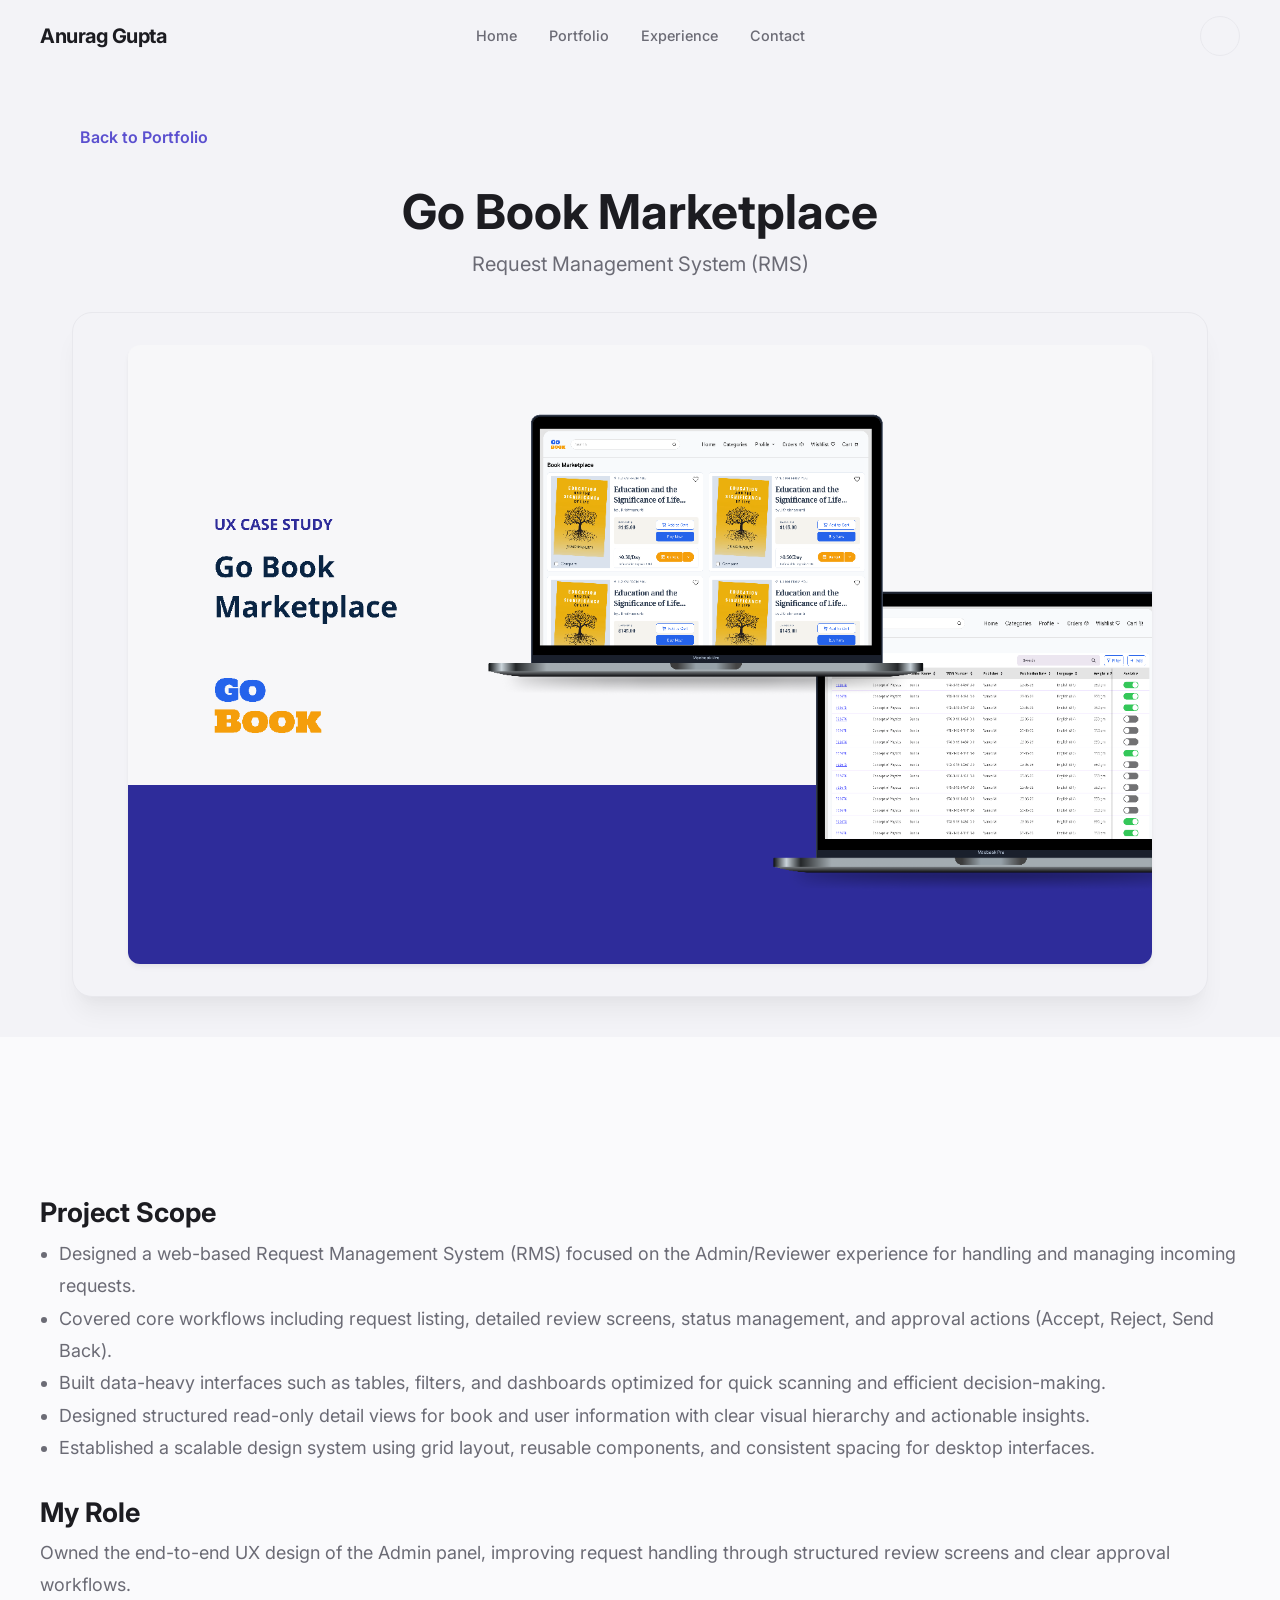
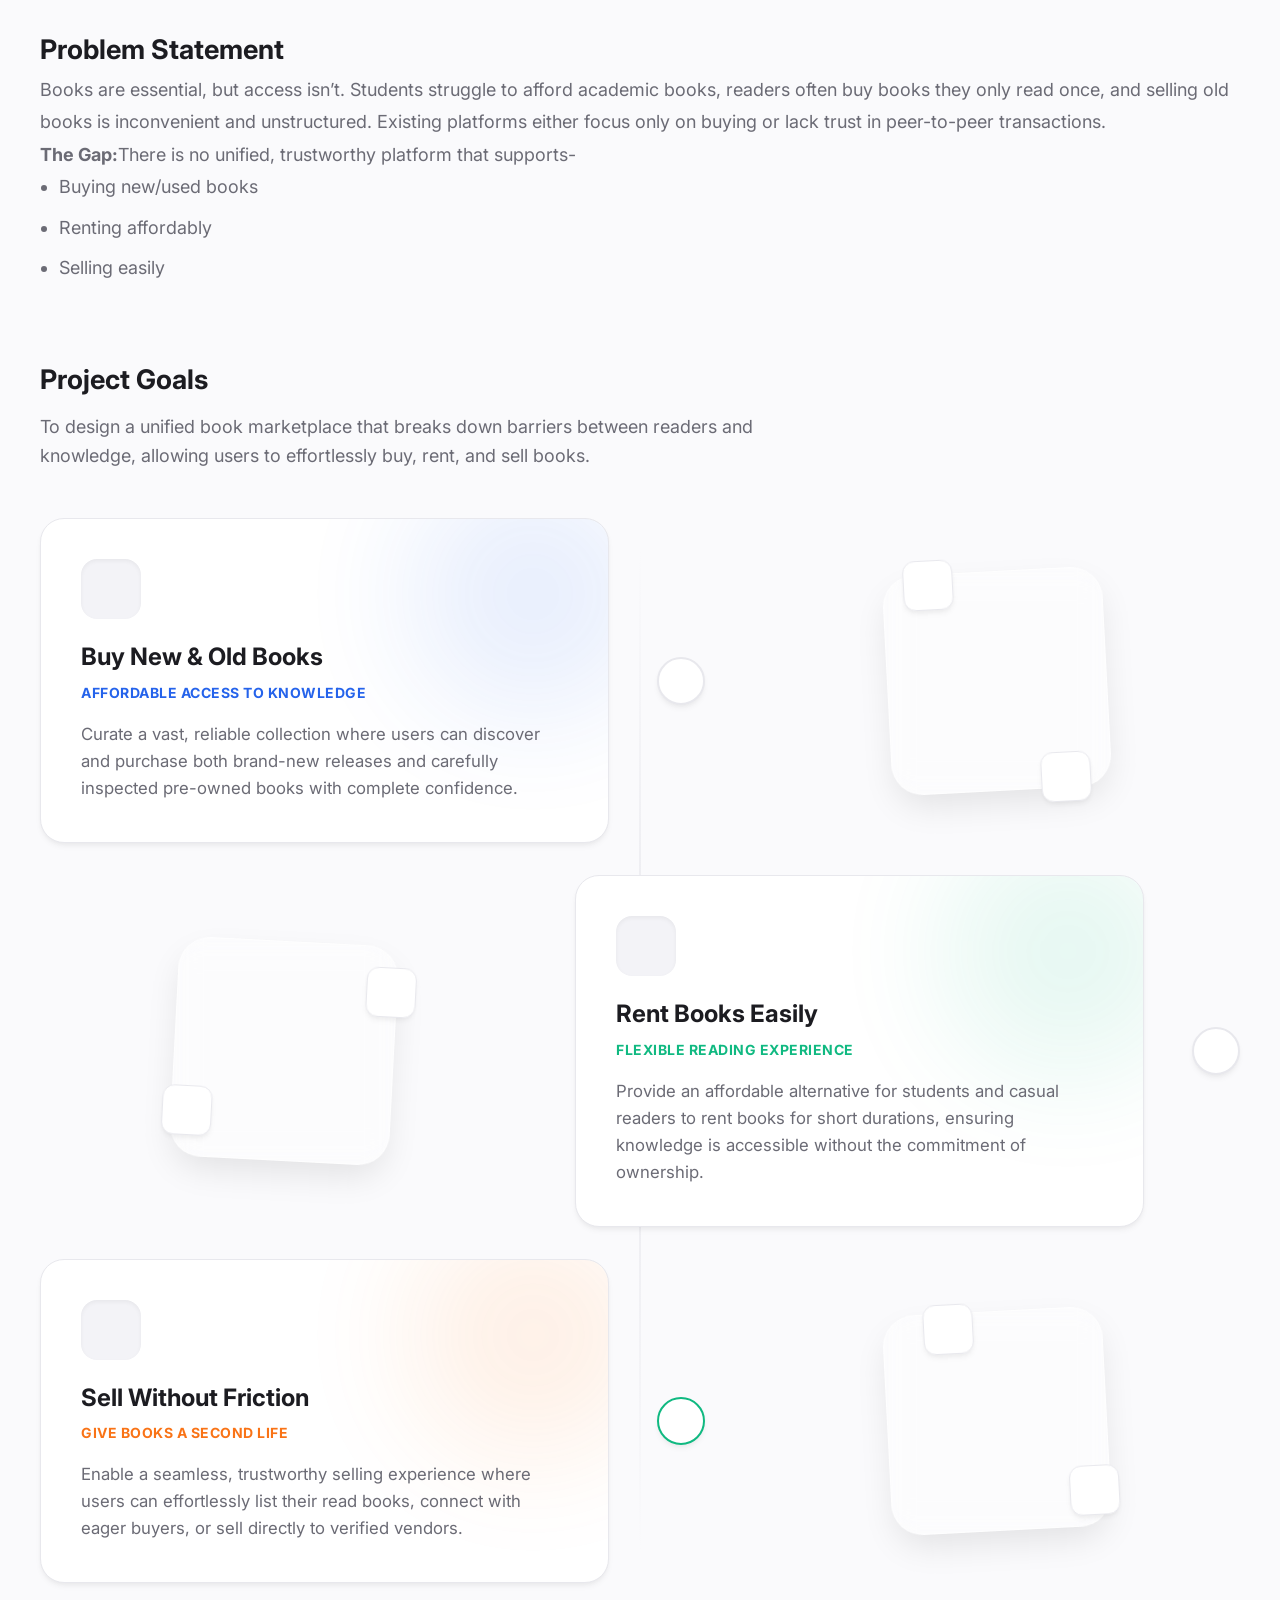
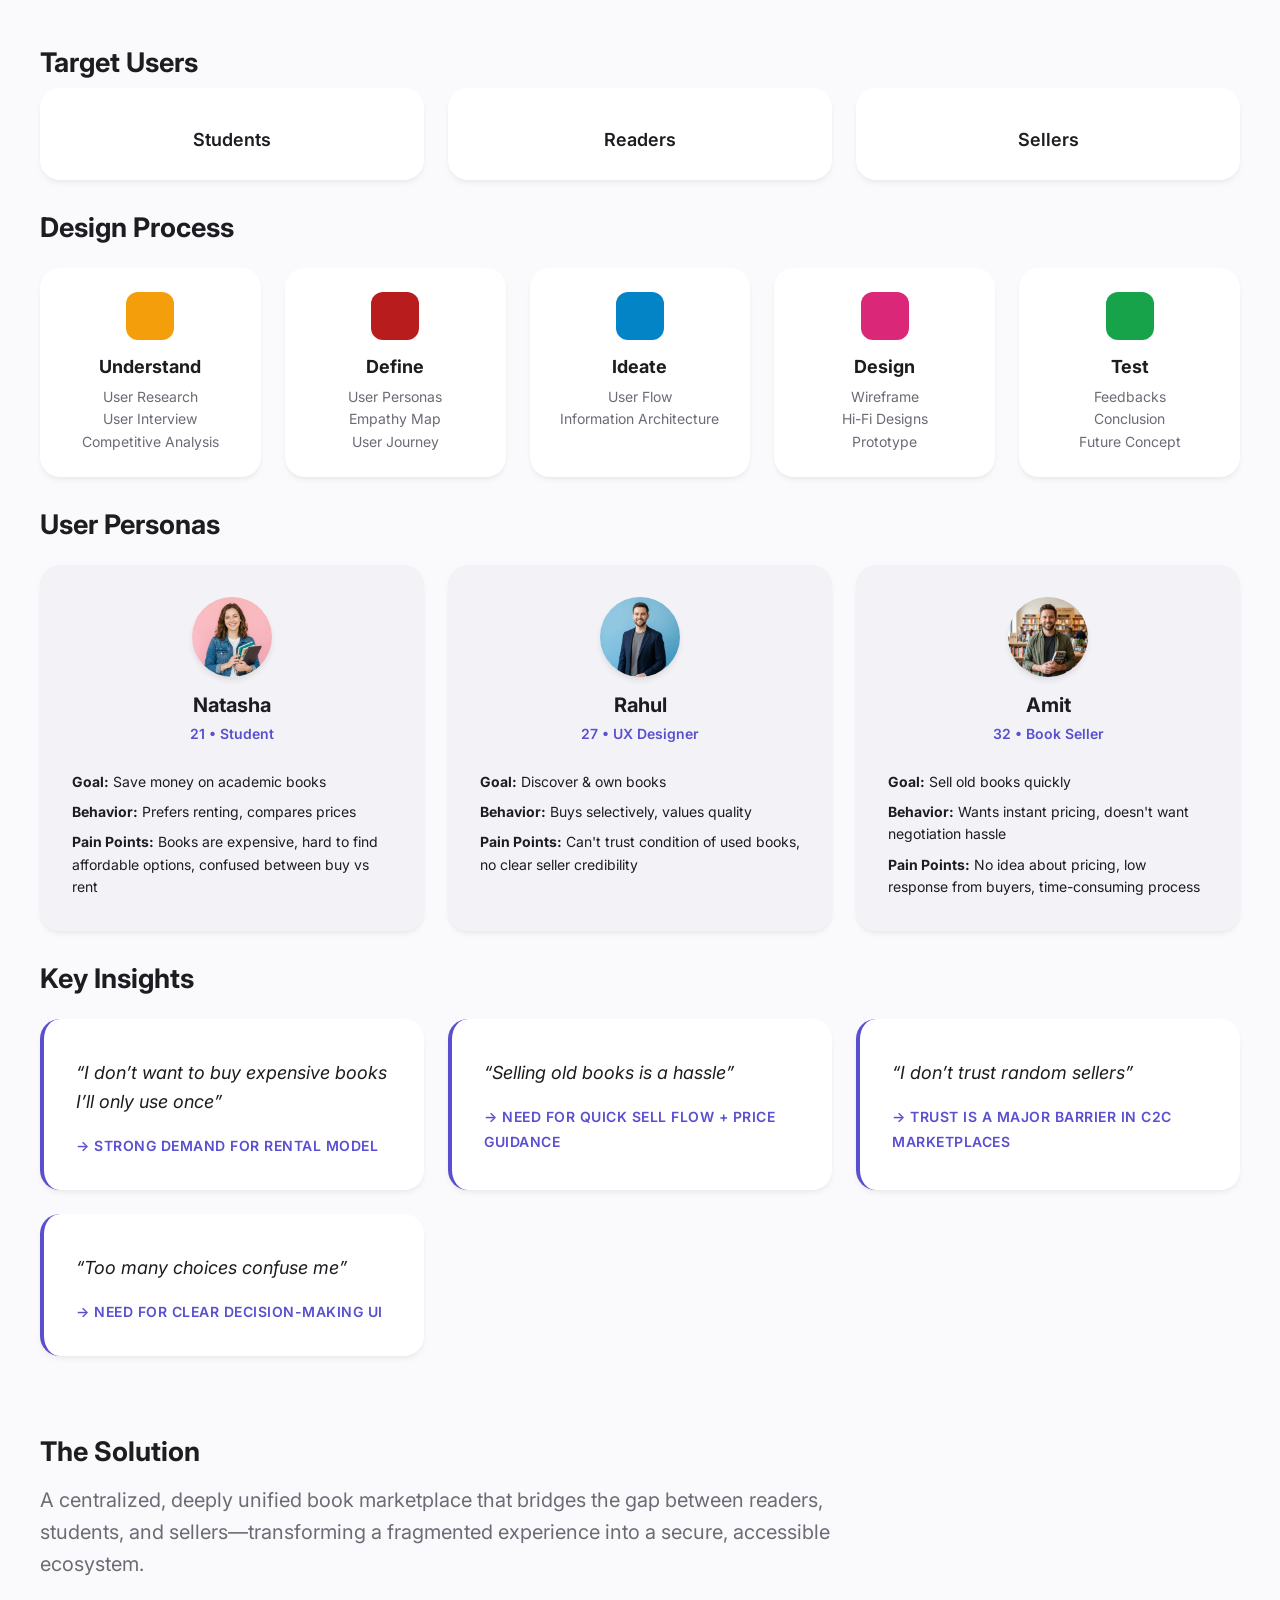
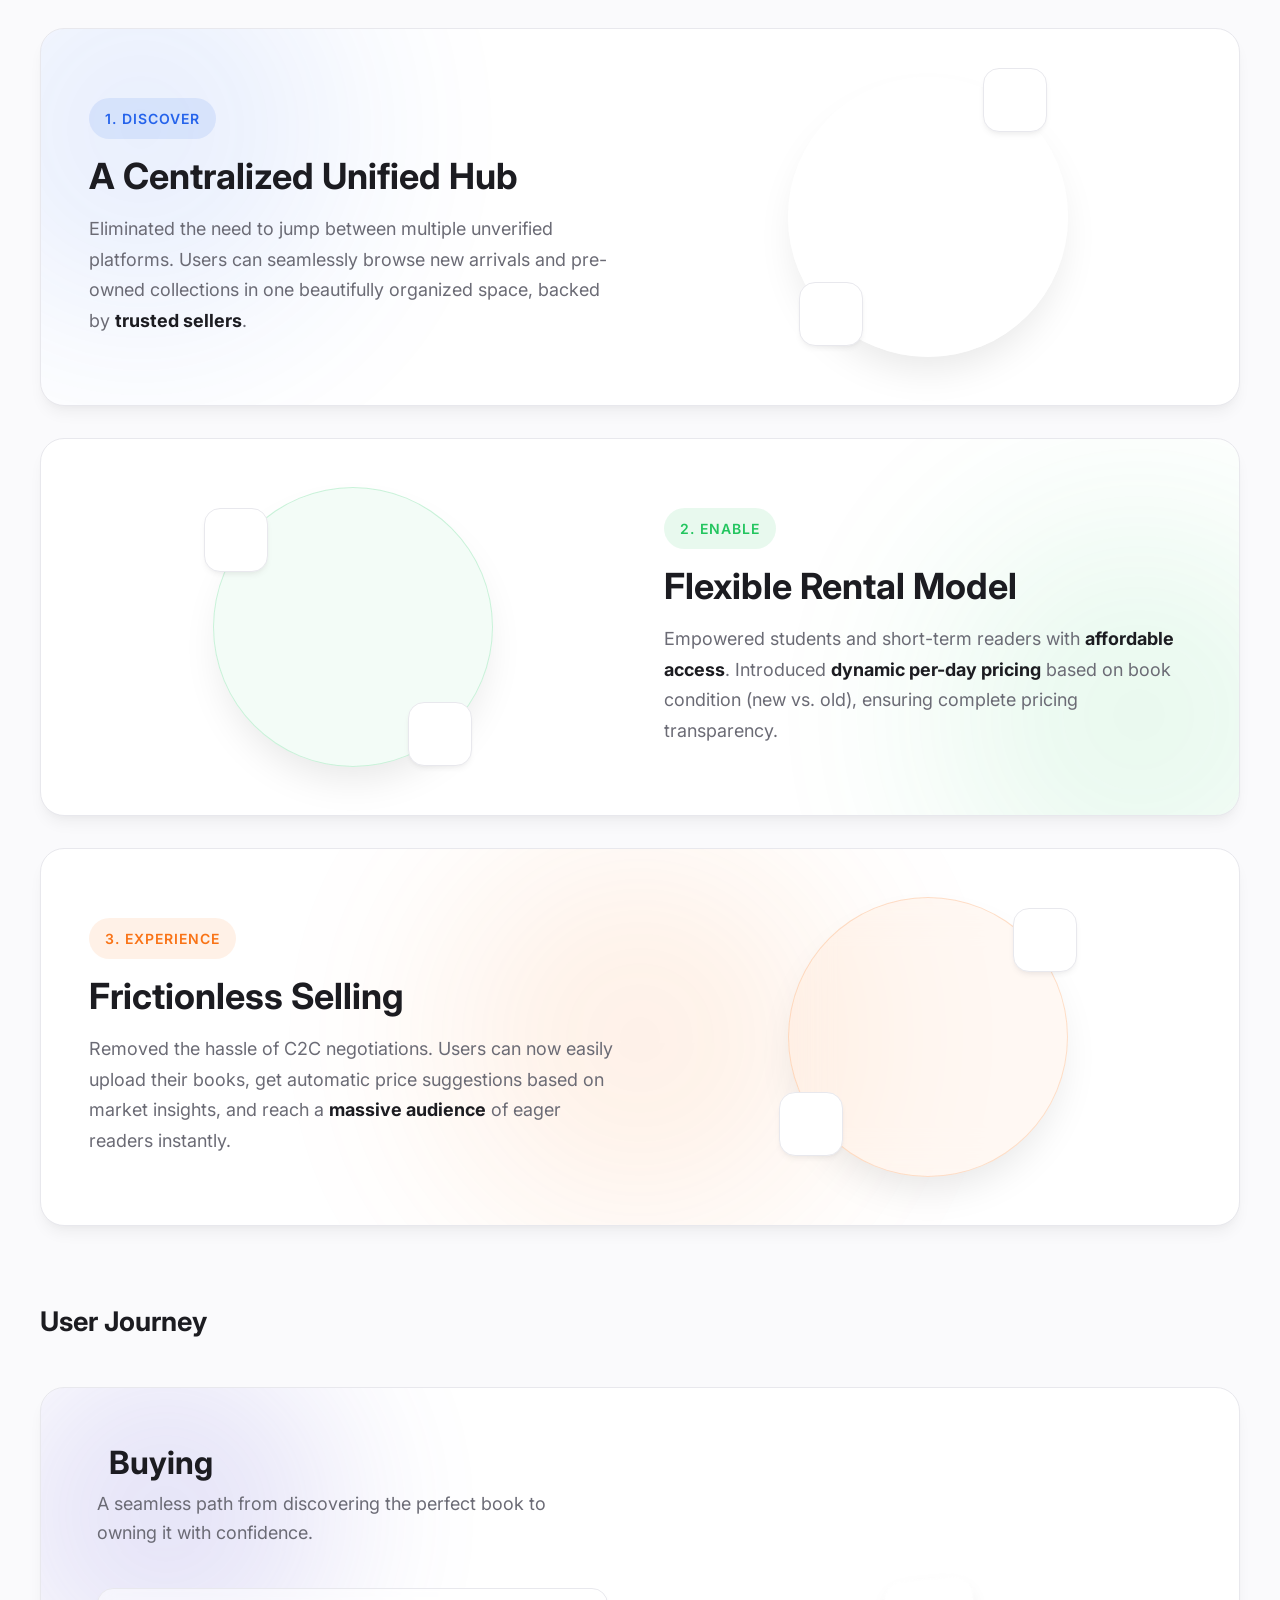
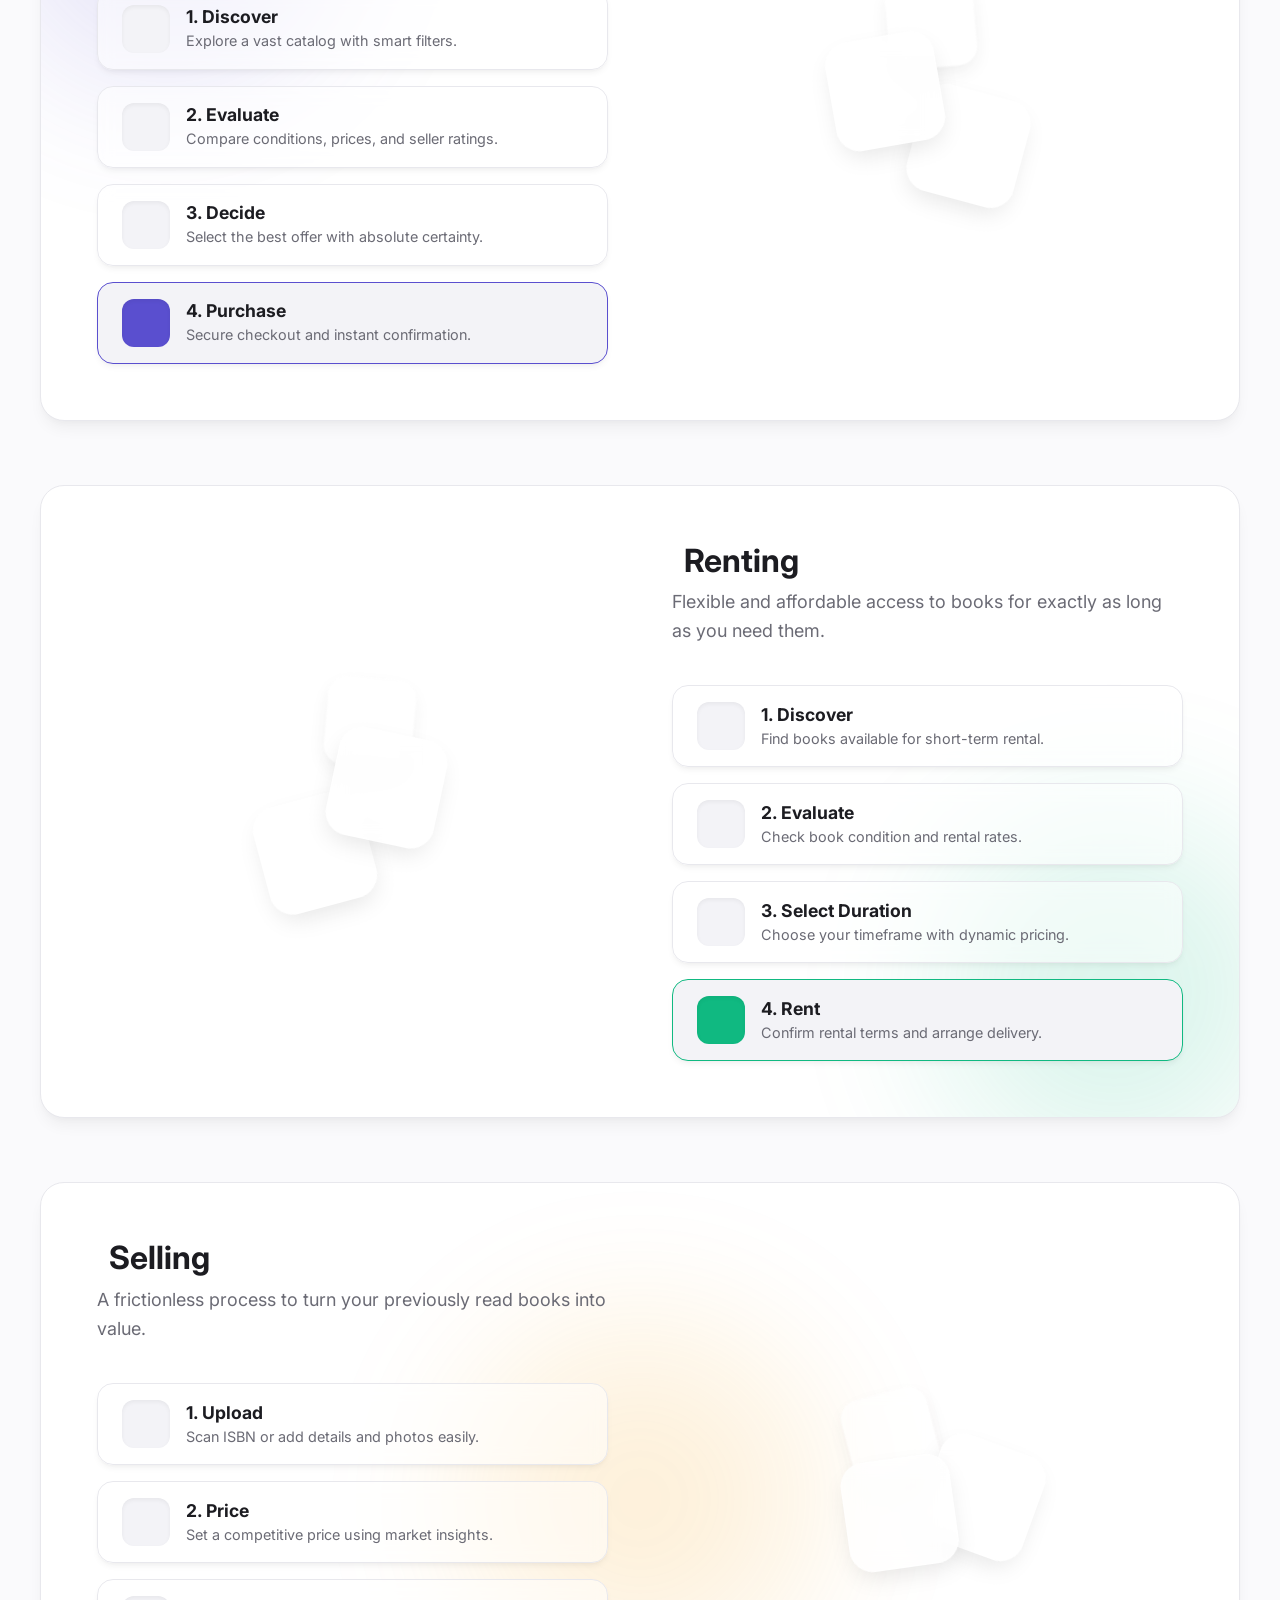
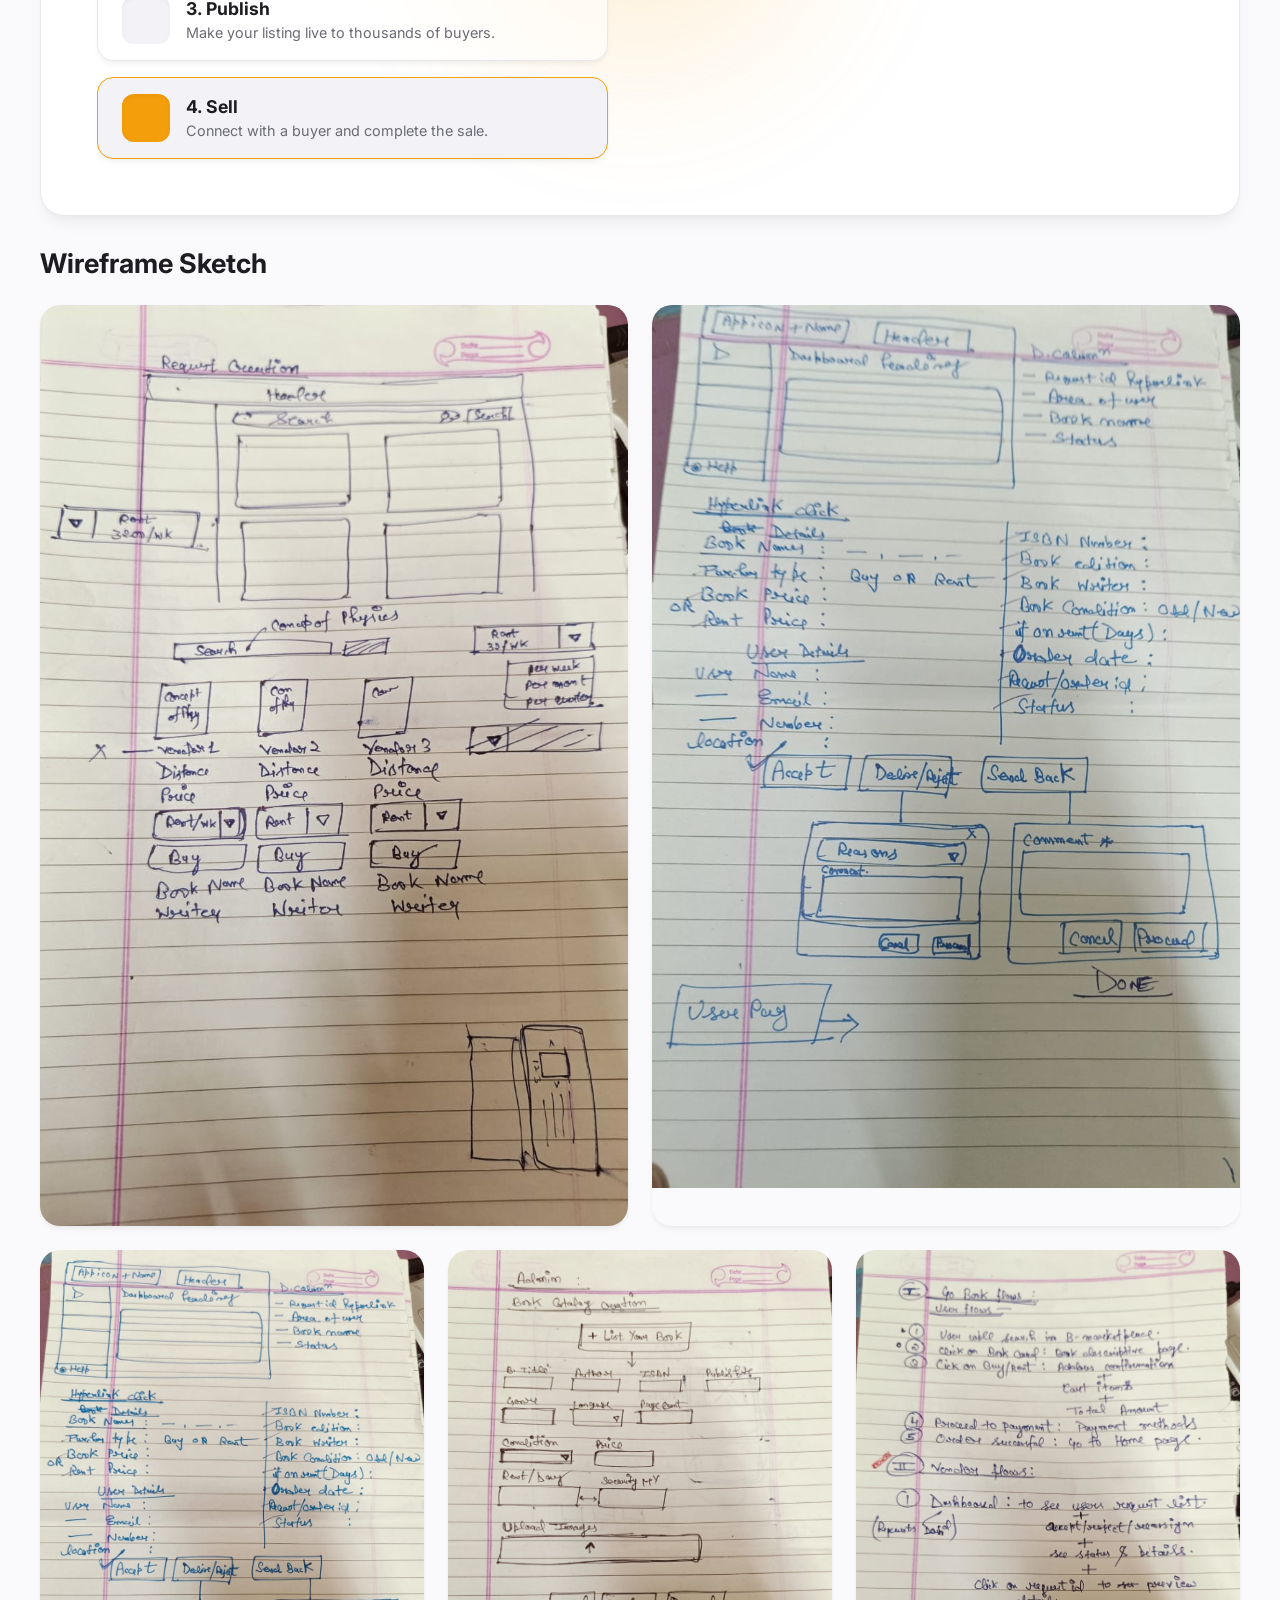
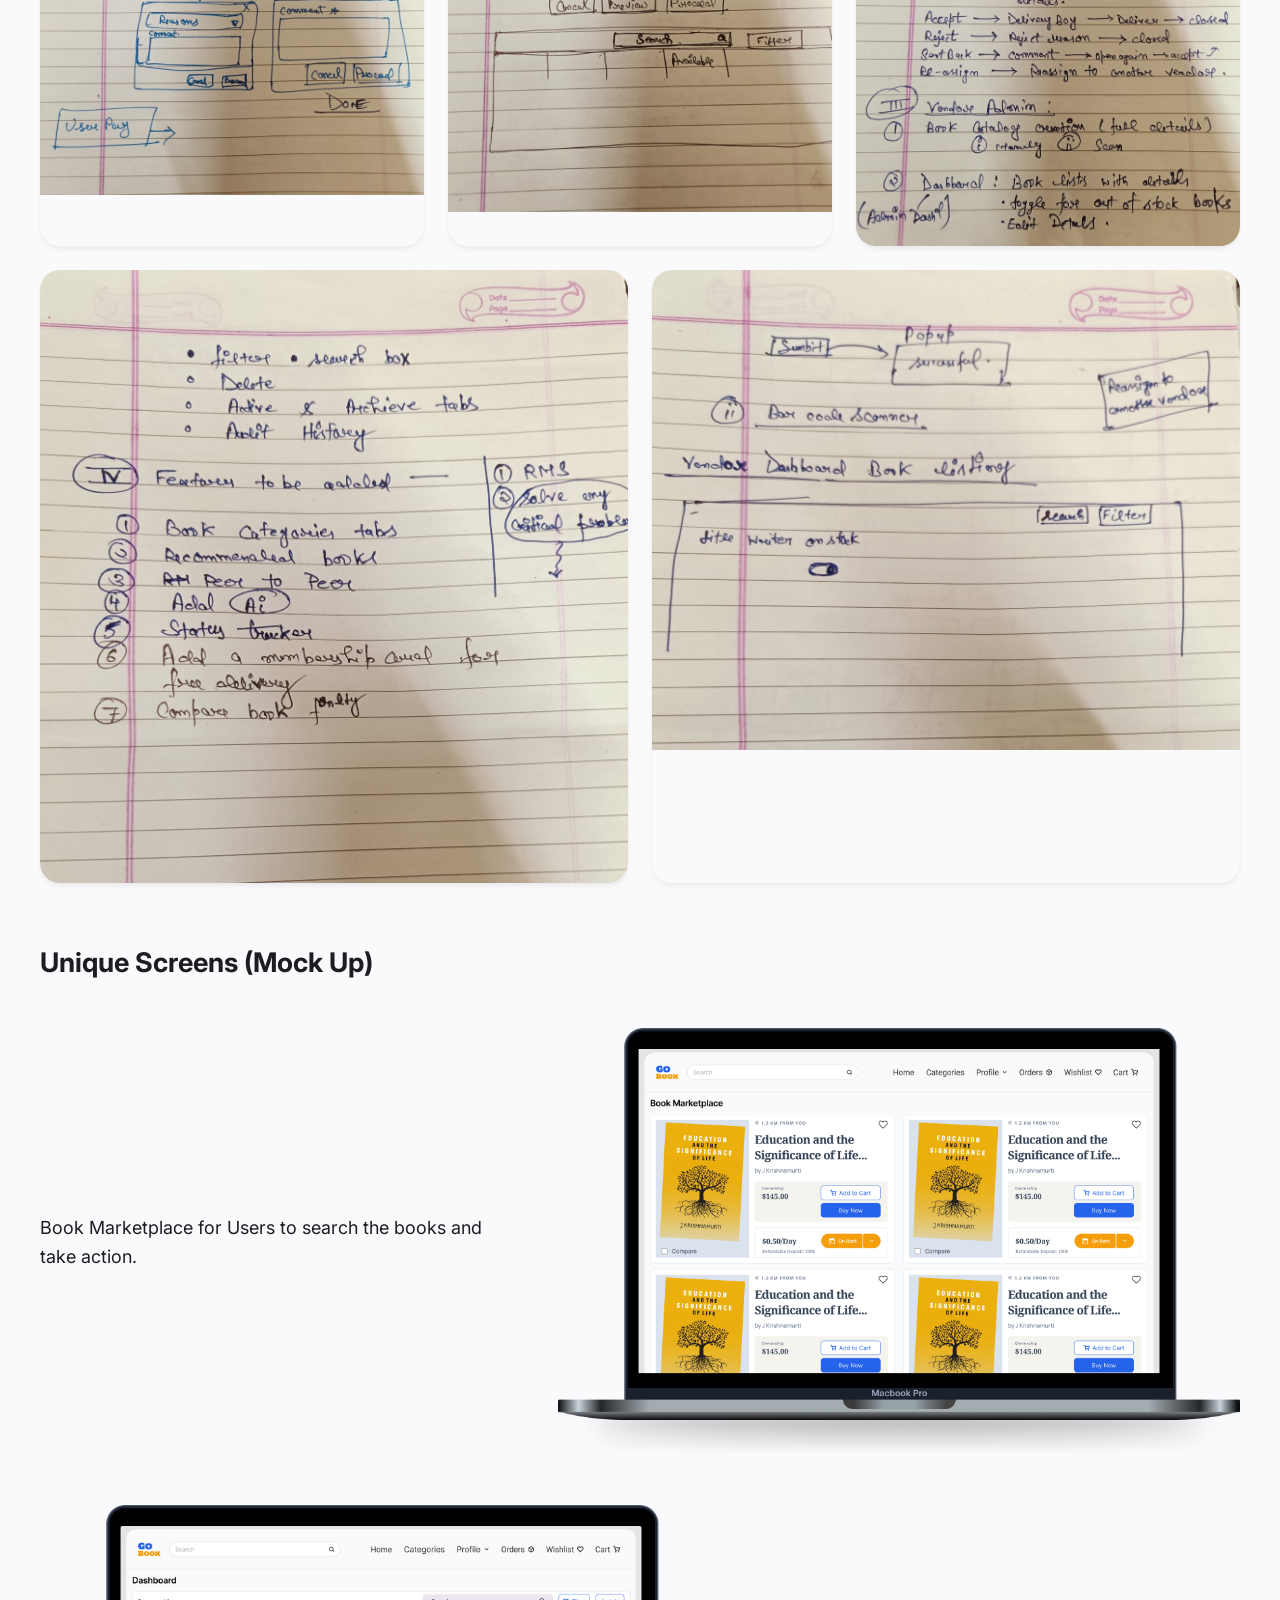
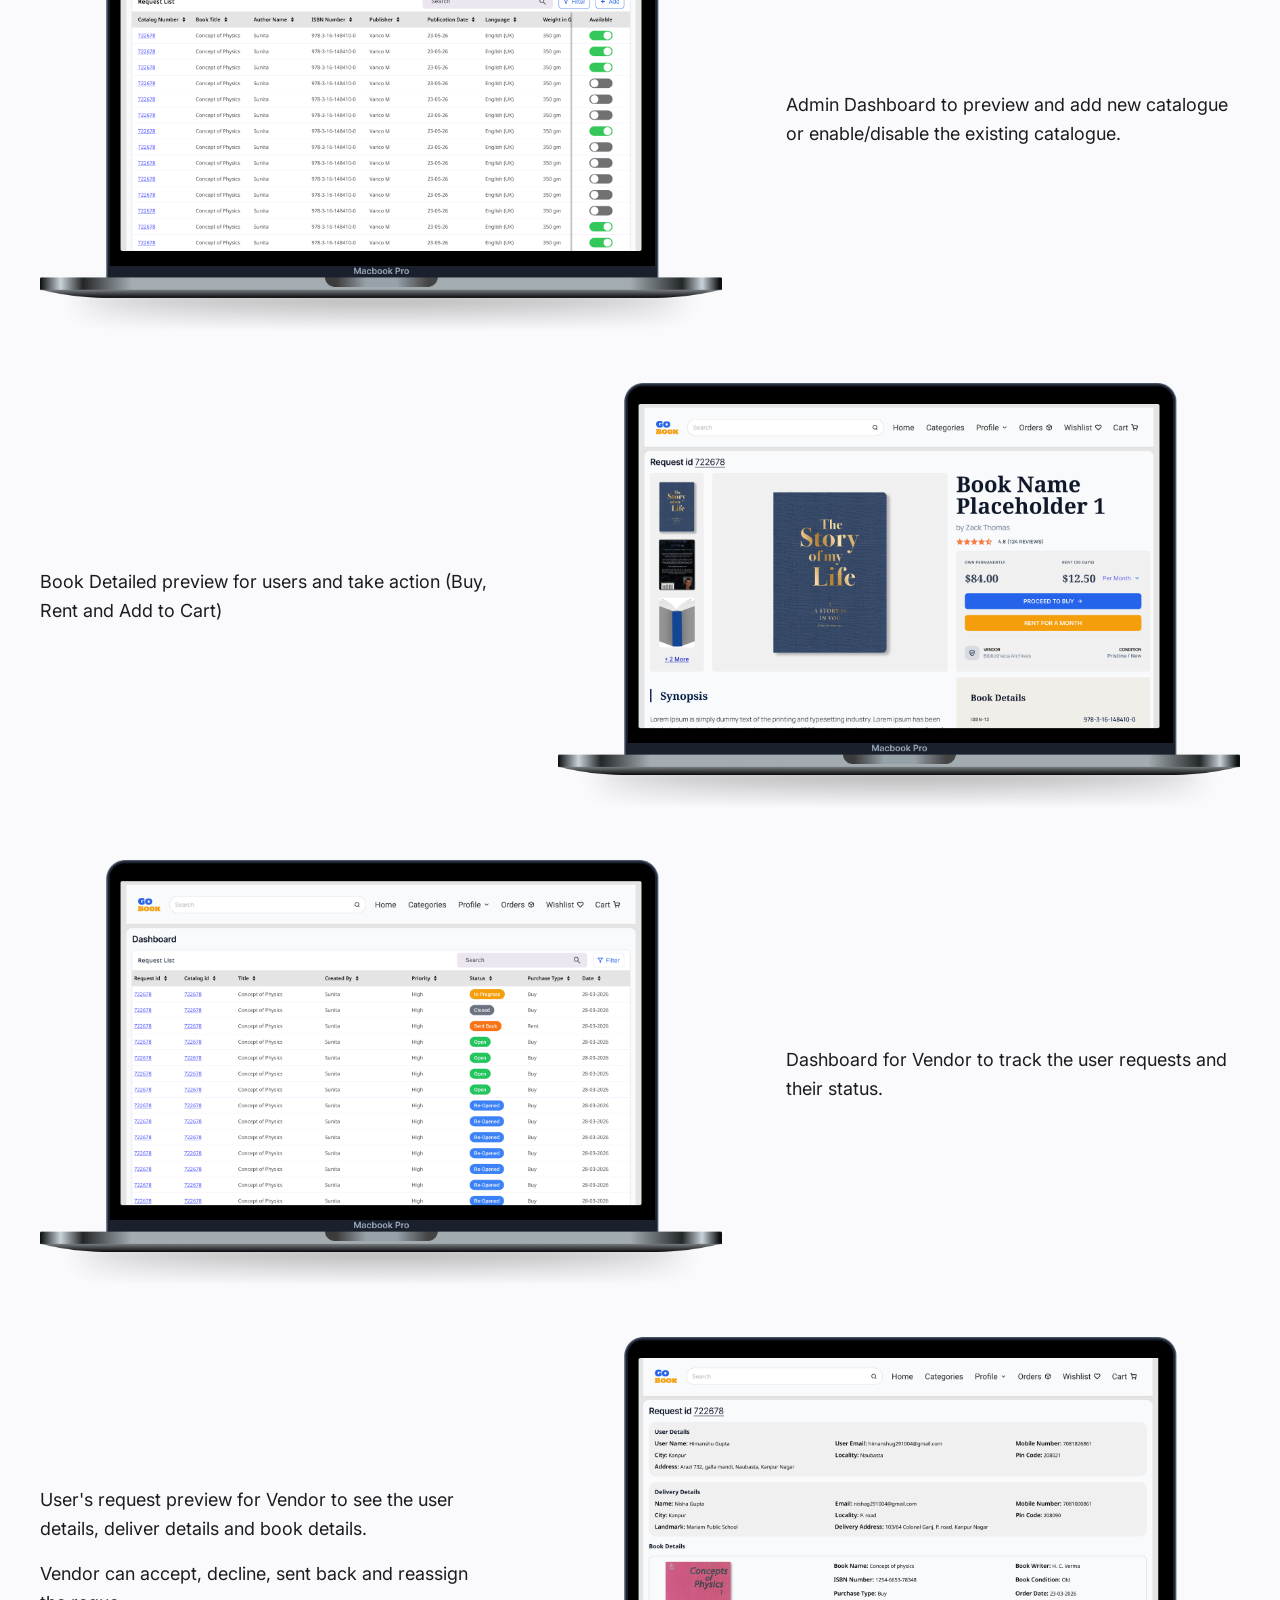
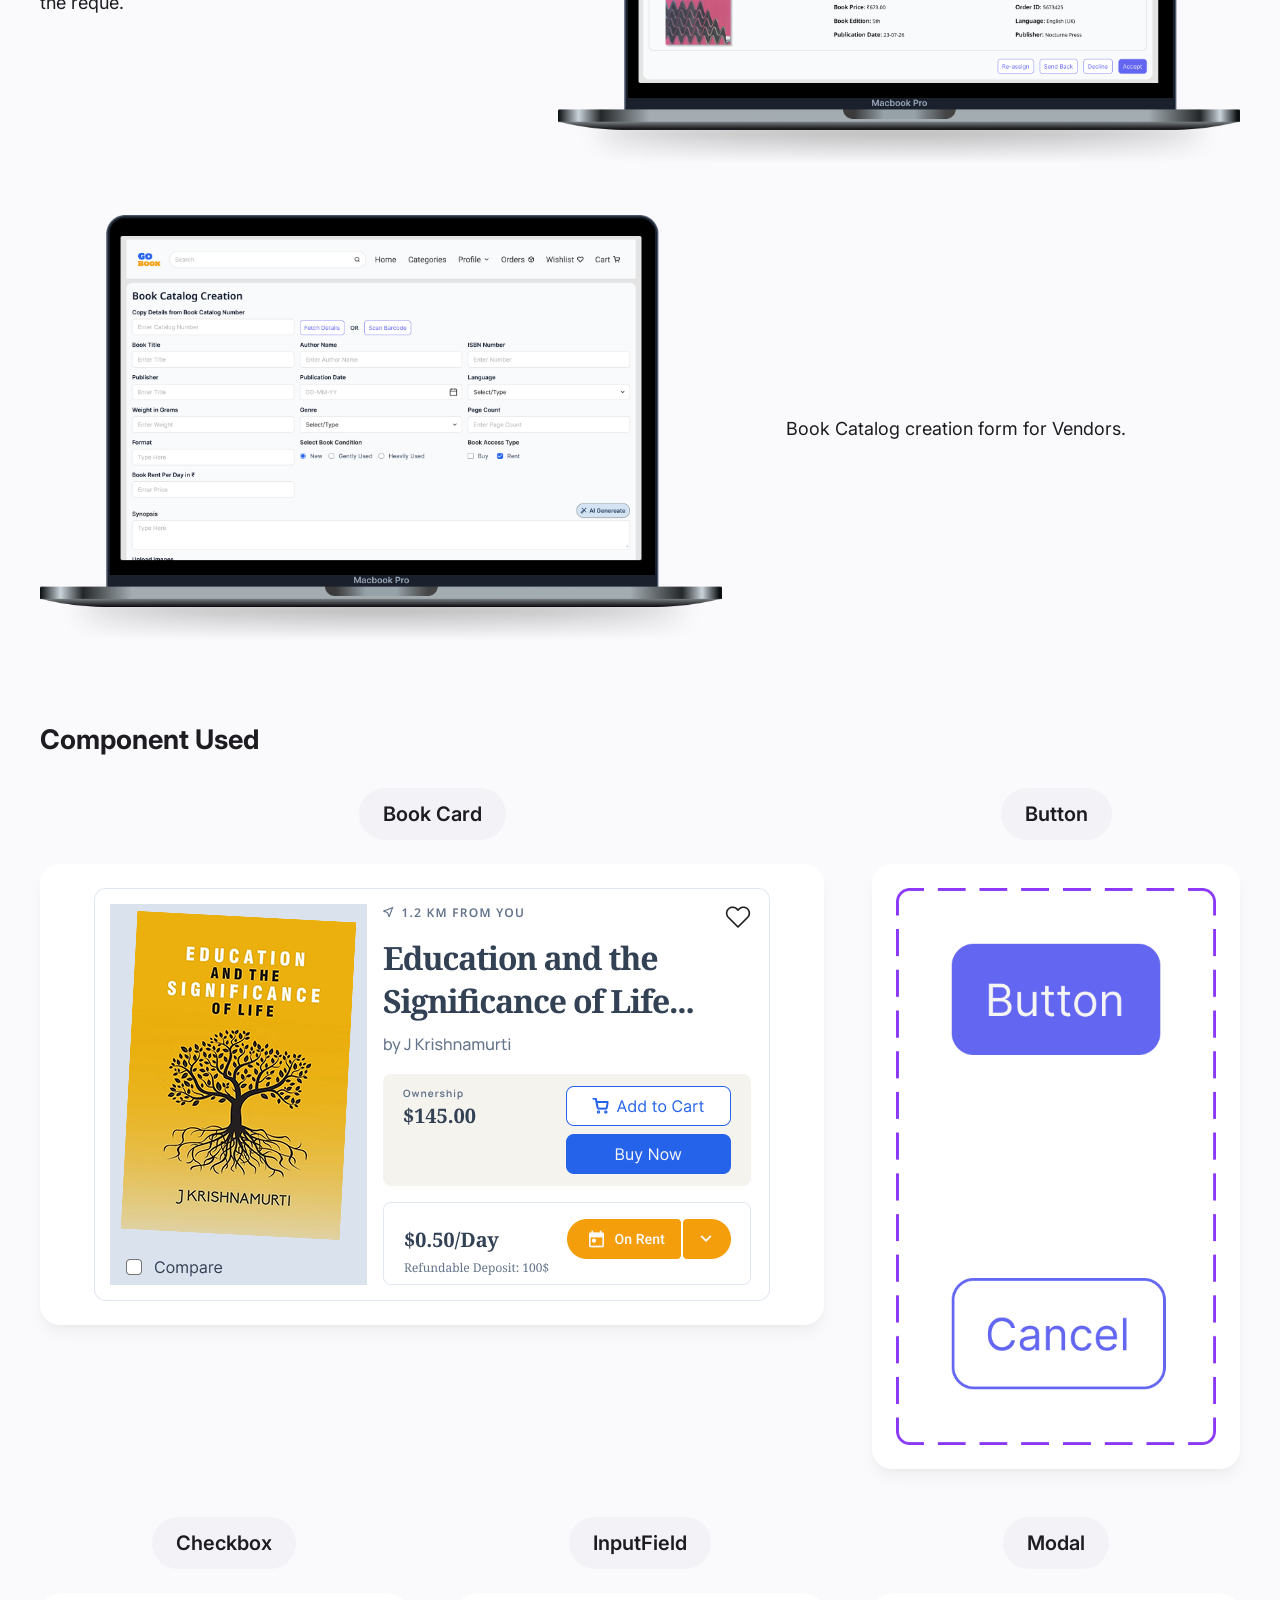
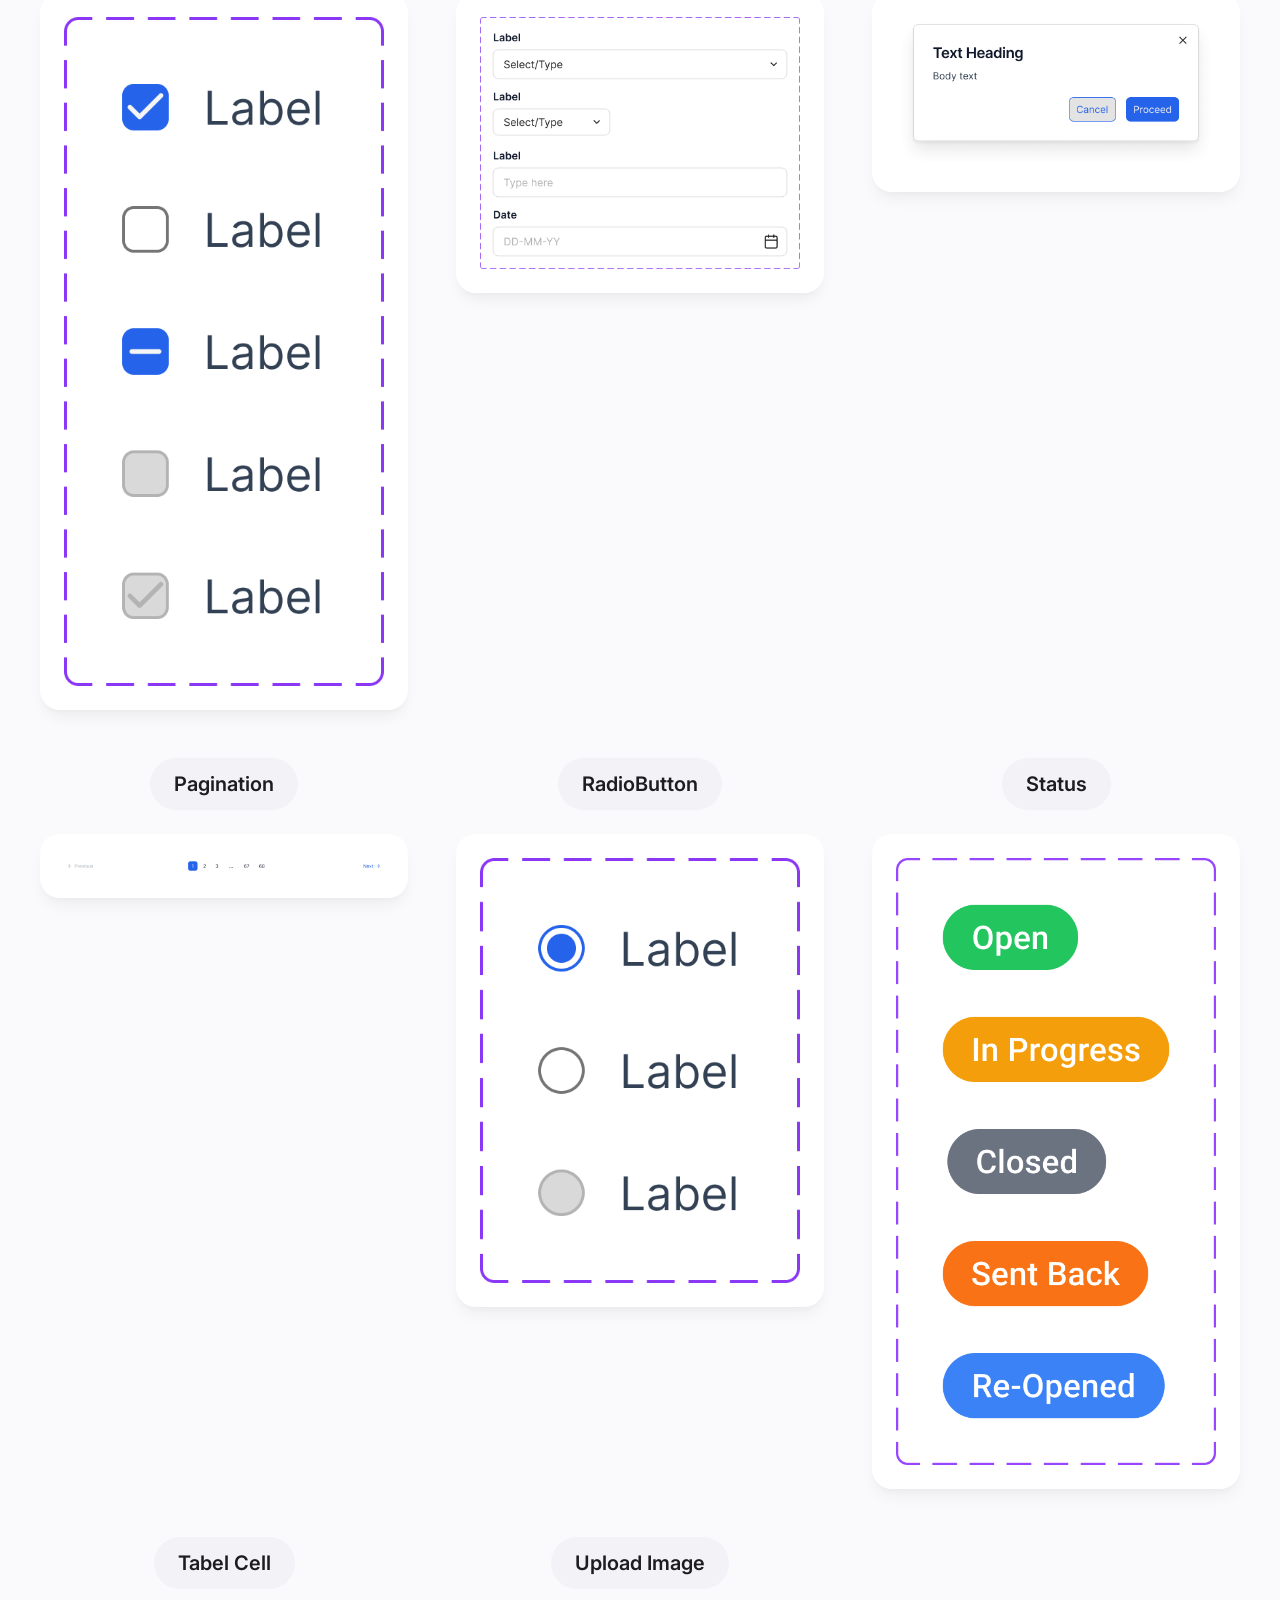
==== commit 34b43483: "Redesign Go Book Marketplace Goals section with narrative storytelling" ====
--- a/go-book.html
+++ b/go-book.html
@@ -527,6 +527,193 @@
                 text-align: center;
             }
             .sol-art { width: 220px; height: 220px; }
+        }
+        /* Goals Storytelling Styles */
+        .goals-showcase {
+            display: flex;
+            flex-direction: column;
+            gap: 2rem;
+            position: relative;
+            margin-top: 3rem;
+            margin-bottom: 4rem;
+        }
+
+        .goals-showcase::before {
+            content: '';
+            position: absolute;
+            left: 50%;
+            top: 2rem;
+            bottom: 2rem;
+            width: 2px;
+            background: linear-gradient(to bottom, transparent, var(--clr-border), transparent);
+            transform: translateX(-50%);
+            z-index: 0;
+        }
+
+        .goal-card {
+            display: flex;
+            align-items: center;
+            gap: 3rem;
+            position: relative;
+            z-index: 1;
+            transition: transform 0.4s ease;
+        }
+
+        .goal-card:nth-child(even) {
+            flex-direction: row-reverse;
+        }
+
+        .goal-card:hover {
+            transform: translateY(-5px);
+        }
+
+        .goal-content {
+            flex: 1;
+            background: var(--clr-surface);
+            padding: 2.5rem;
+            border-radius: 24px;
+            box-shadow: var(--shadow-sm);
+            border: 1px solid var(--clr-border);
+            position: relative;
+            overflow: hidden;
+            transition: box-shadow 0.3s ease, border-color 0.3s ease;
+        }
+
+        .goal-content:hover {
+            box-shadow: var(--shadow-md);
+            border-color: var(--clr-primary);
+        }
+
+        .goal-bg {
+            position: absolute;
+            width: 250px;
+            height: 250px;
+            border-radius: 50%;
+            filter: blur(60px);
+            opacity: 0.1;
+            z-index: 0;
+            top: -50px;
+            right: -50px;
+        }
+
+        .goal-text-wrapper {
+            position: relative;
+            z-index: 1;
+        }
+
+        .goal-icon-wrapper {
+            display: flex;
+            align-items: center;
+            justify-content: center;
+            width: 60px;
+            height: 60px;
+            border-radius: 16px;
+            font-size: 1.75rem;
+            margin-bottom: 1.5rem;
+            background: var(--clr-surface-light);
+            box-shadow: inset 0 2px 4px rgba(0,0,0,0.05);
+        }
+
+        .goal-title {
+            font-size: 1.5rem;
+            font-weight: 700;
+            color: var(--clr-text-main);
+            margin-bottom: 0.5rem;
+        }
+
+        .goal-subtitle {
+            font-size: 0.875rem;
+            font-weight: 700;
+            text-transform: uppercase;
+            letter-spacing: 0.5px;
+            margin-bottom: 1rem;
+        }
+
+        .goal-desc {
+            color: var(--clr-text-muted);
+            line-height: 1.6;
+            font-size: 1.05rem;
+        }
+
+        .goal-connector {
+            display: flex;
+            align-items: center;
+            justify-content: center;
+            width: 48px;
+            height: 48px;
+            background: var(--clr-surface);
+            border: 2px solid var(--clr-border);
+            border-radius: 50%;
+            font-size: 1.5rem;
+            color: var(--clr-text-muted);
+            z-index: 2;
+            box-shadow: var(--shadow-sm);
+        }
+
+        .goal-visual {
+            flex: 1;
+            display: flex;
+            align-items: center;
+            justify-content: center;
+            position: relative;
+        }
+        
+        .goal-art-box {
+            position: relative;
+            width: 220px;
+            height: 220px;
+            background: rgba(255, 255, 255, 0.4);
+            backdrop-filter: blur(16px);
+            border: 1px solid rgba(255, 255, 255, 0.6);
+            border-radius: 32px;
+            display: flex;
+            align-items: center;
+            justify-content: center;
+            transform: rotate(-3deg);
+            transition: transform 0.4s ease;
+            box-shadow: 0 15px 35px -5px rgba(0,0,0,0.1);
+        }
+        [data-theme="dark"] .goal-art-box {
+            background: rgba(30, 30, 35, 0.4);
+            border: 1px solid rgba(255, 255, 255, 0.05);
+        }
+
+        .goal-card:hover .goal-art-box {
+            transform: rotate(0deg) scale(1.05);
+        }
+
+        .goal-mini-icon {
+            position: absolute;
+            width: 50px;
+            height: 50px;
+            background: var(--clr-surface);
+            border: 1px solid var(--clr-border);
+            border-radius: 12px;
+            display: flex;
+            align-items: center;
+            justify-content: center;
+            font-size: 1.5rem;
+            box-shadow: var(--shadow-sm);
+            animation: float-panel 4s infinite ease-in-out alternate;
+        }
+
+        @media (max-width: 992px) {
+            .goals-showcase::before {
+                left: 24px;
+            }
+            .goal-card, .goal-card:nth-child(even) {
+                flex-direction: row;
+                gap: 1.5rem;
+            }
+            .goal-visual {
+                display: none;
+            }
+            .goal-connector {
+                width: 32px;
+                height: 32px;
+                font-size: 1rem;
+                flex-shrink: 0;
+            }
         }
     </style>
 </head>
@@ -598,13 +785,75 @@
                     <li style="margin-bottom: 0.5rem;">Selling easily</li>
                 </ul>
 
-                <h2>Goals</h2>
-                <p>Design a unified book marketplace that allows users to-</p>
-                <ul style="padding-left: 1.2rem; margin-bottom: 1.5rem;">
-                    <li style="margin-bottom: 0.5rem;"><b>Buy new & old books</b></li>
-                    <li style="margin-bottom: 0.5rem;"><b>Rent books easily</b></li>
-                    <li style="margin-bottom: 0.5rem;"><b>Sell books to vendors or other users</b></li>
-                </ul>
+                <h2 style="margin-top: 5rem; margin-bottom: 1rem;">Project Goals</h2>
+                <p style="color: var(--clr-text-muted); font-size: 1.125rem; line-height: 1.6; max-width: 800px;">To design a unified book marketplace that breaks down barriers between readers and knowledge, allowing users to effortlessly buy, rent, and sell books.</p>
+
+                <div class="goals-showcase">
+                    
+                    <!-- Goal 1 -->
+                    <div class="goal-card fade-up">
+                        <div class="goal-content">
+                            <div class="goal-bg" style="background: #2563EB;"></div>
+                            <div class="goal-text-wrapper">
+                                <div class="goal-icon-wrapper" style="color: #2563EB;"><i class="ph-fill ph-books"></i></div>
+                                <h3 class="goal-title">Buy New & Old Books</h3>
+                                <div class="goal-subtitle" style="color: #2563EB;">Affordable access to knowledge</div>
+                                <p class="goal-desc">Curate a vast, reliable collection where users can discover and purchase both brand-new releases and carefully inspected pre-owned books with complete confidence.</p>
+                            </div>
+                        </div>
+                        <div class="goal-connector"><i class="ph-bold ph-arrow-down"></i></div>
+                        <div class="goal-visual">
+                            <div class="goal-art-box">
+                                <i class="ph-fill ph-shopping-bag-open" style="font-size: 4rem; color: #2563EB;"></i>
+                                <div class="goal-mini-icon" style="top: -15px; left: 20px; animation-delay: 0s; color: #F59E0B;"><i class="ph-bold ph-star"></i></div>
+                                <div class="goal-mini-icon" style="bottom: -15px; right: 20px; animation-delay: -2s; color: #10B981;"><i class="ph-bold ph-tag"></i></div>
+                            </div>
+                        </div>
+                    </div>
+
+                    <!-- Goal 2 -->
+                    <div class="goal-card fade-up">
+                        <div class="goal-connector"><i class="ph-bold ph-arrow-down"></i></div>
+                        <div class="goal-content">
+                            <div class="goal-bg" style="background: #10B981;"></div>
+                            <div class="goal-text-wrapper">
+                                <div class="goal-icon-wrapper" style="color: #10B981;"><i class="ph-fill ph-calendar-check"></i></div>
+                                <h3 class="goal-title">Rent Books Easily</h3>
+                                <div class="goal-subtitle" style="color: #10B981;">Flexible reading experience</div>
+                                <p class="goal-desc">Provide an affordable alternative for students and casual readers to rent books for short durations, ensuring knowledge is accessible without the commitment of ownership.</p>
+                            </div>
+                        </div>
+                        <div class="goal-visual">
+                            <div class="goal-art-box" style="transform: rotate(3deg);">
+                                <i class="ph-fill ph-clock-counter-clockwise" style="font-size: 4rem; color: #10B981;"></i>
+                                <div class="goal-mini-icon" style="top: 20px; right: -20px; animation-delay: -1s; color: #2563EB;"><i class="ph-bold ph-book-open"></i></div>
+                                <div class="goal-mini-icon" style="bottom: 20px; left: -10px; animation-delay: -3s; color: #EC4899;"><i class="ph-bold ph-wallet"></i></div>
+                            </div>
+                        </div>
+                    </div>
+
+                    <!-- Goal 3 -->
+                    <div class="goal-card fade-up">
+                        <div class="goal-content">
+                            <div class="goal-bg" style="background: #F97316;"></div>
+                            <div class="goal-text-wrapper">
+                                <div class="goal-icon-wrapper" style="color: #F97316;"><i class="ph-fill ph-storefront"></i></div>
+                                <h3 class="goal-title">Sell Without Friction</h3>
+                                <div class="goal-subtitle" style="color: #F97316;">Give books a second life</div>
+                                <p class="goal-desc">Enable a seamless, trustworthy selling experience where users can effortlessly list their read books, connect with eager buyers, or sell directly to verified vendors.</p>
+                            </div>
+                        </div>
+                        <div class="goal-connector" style="color: #10B981; border-color: #10B981;"><i class="ph-bold ph-check"></i></div>
+                        <div class="goal-visual">
+                            <div class="goal-art-box">
+                                <i class="ph-fill ph-hand-coins" style="font-size: 4rem; color: #F97316;"></i>
+                                <div class="goal-mini-icon" style="top: -10px; left: 40px; animation-delay: -0.5s; color: #10B981;"><i class="ph-bold ph-trend-up"></i></div>
+                                <div class="goal-mini-icon" style="bottom: 10px; right: -10px; animation-delay: -2.5s; color: #2563EB;"><i class="ph-bold ph-users"></i></div>
+                            </div>
+                        </div>
+                    </div>
+
+                </div>
 
                 <h2>Target Users</h2>
                 <div
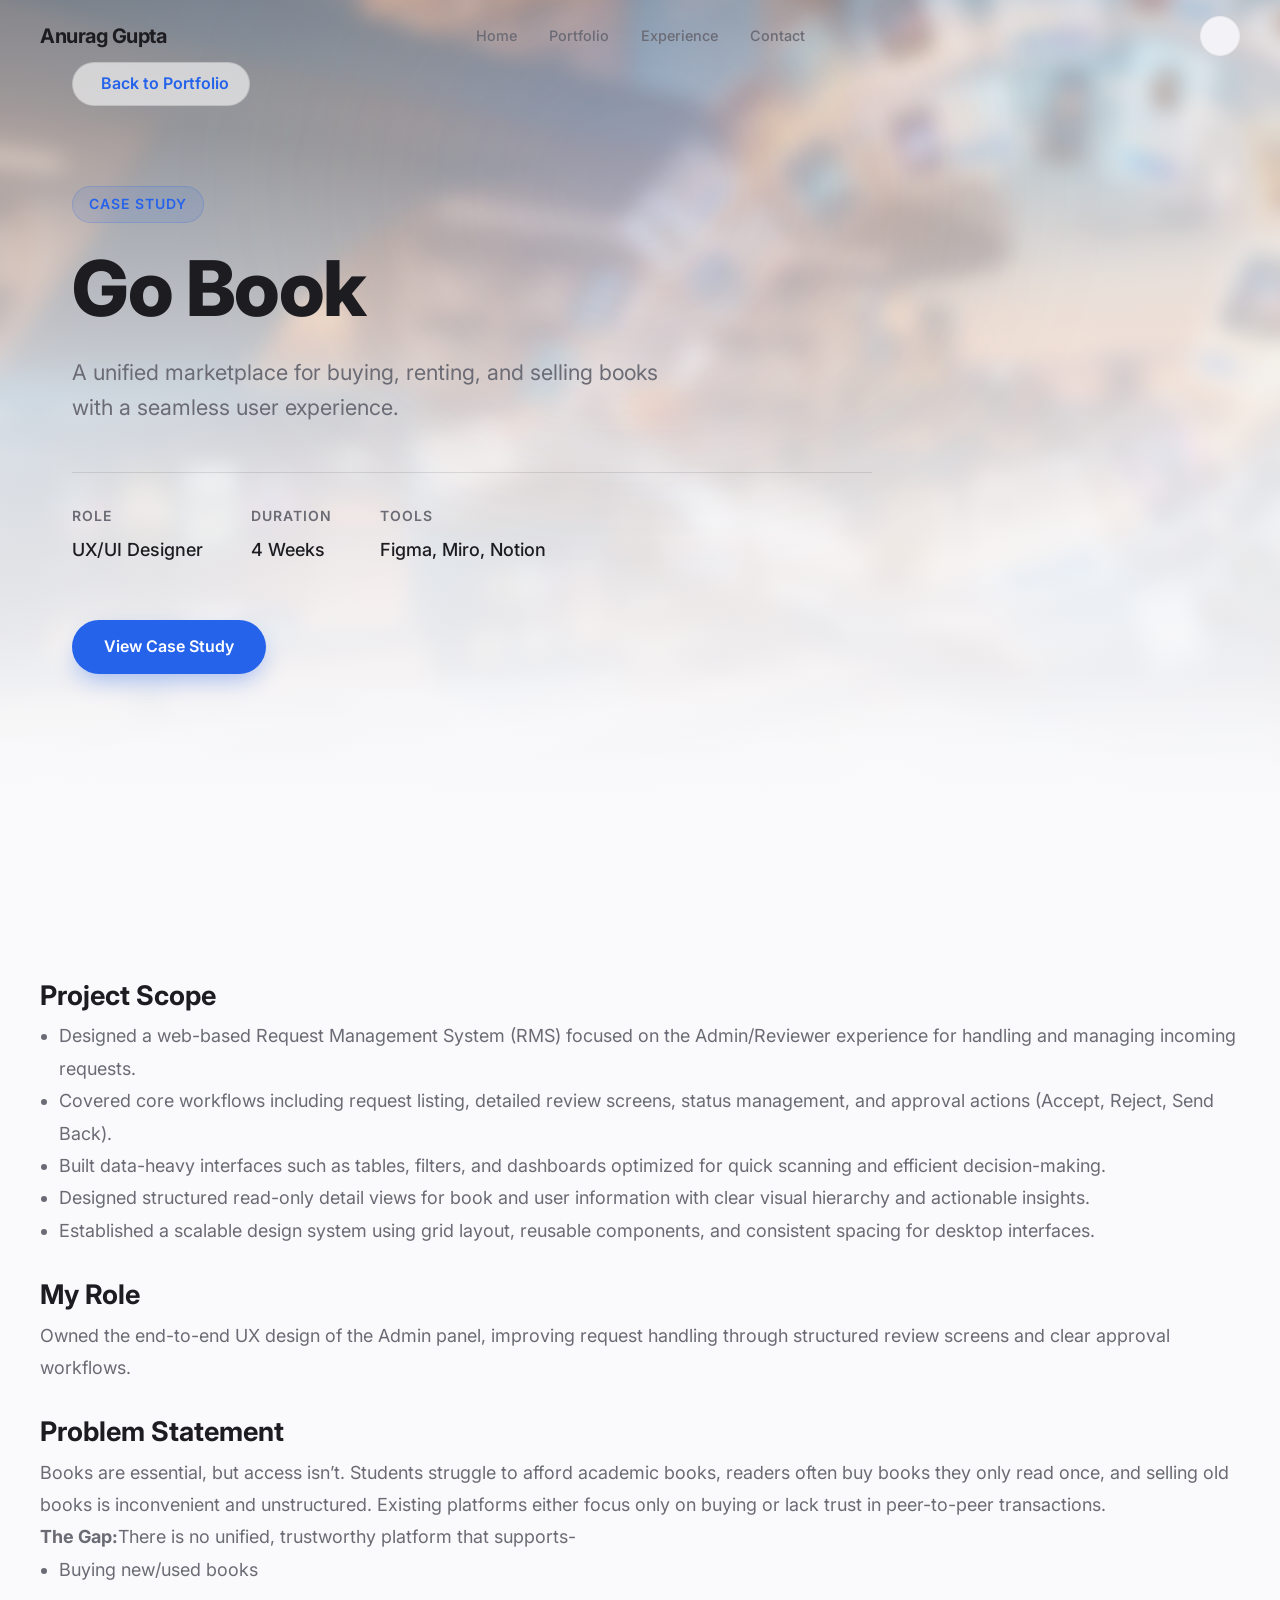
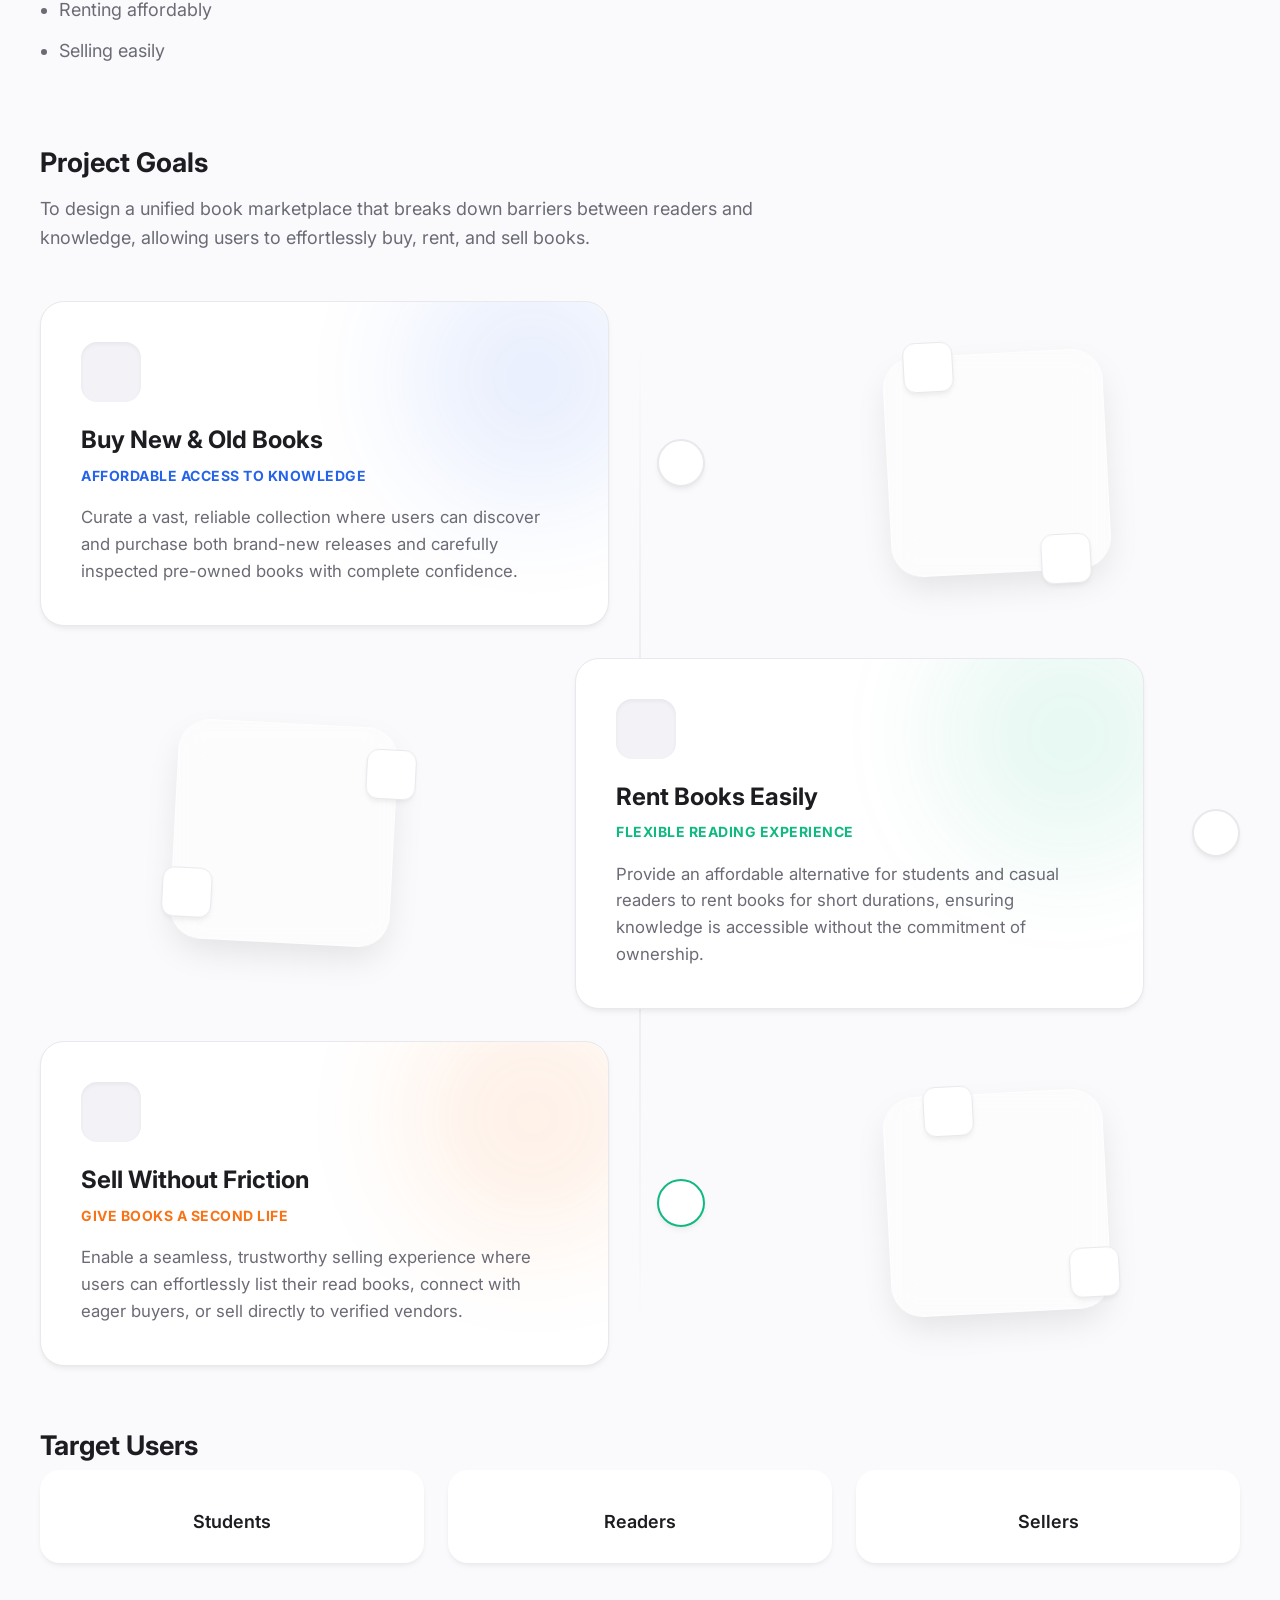
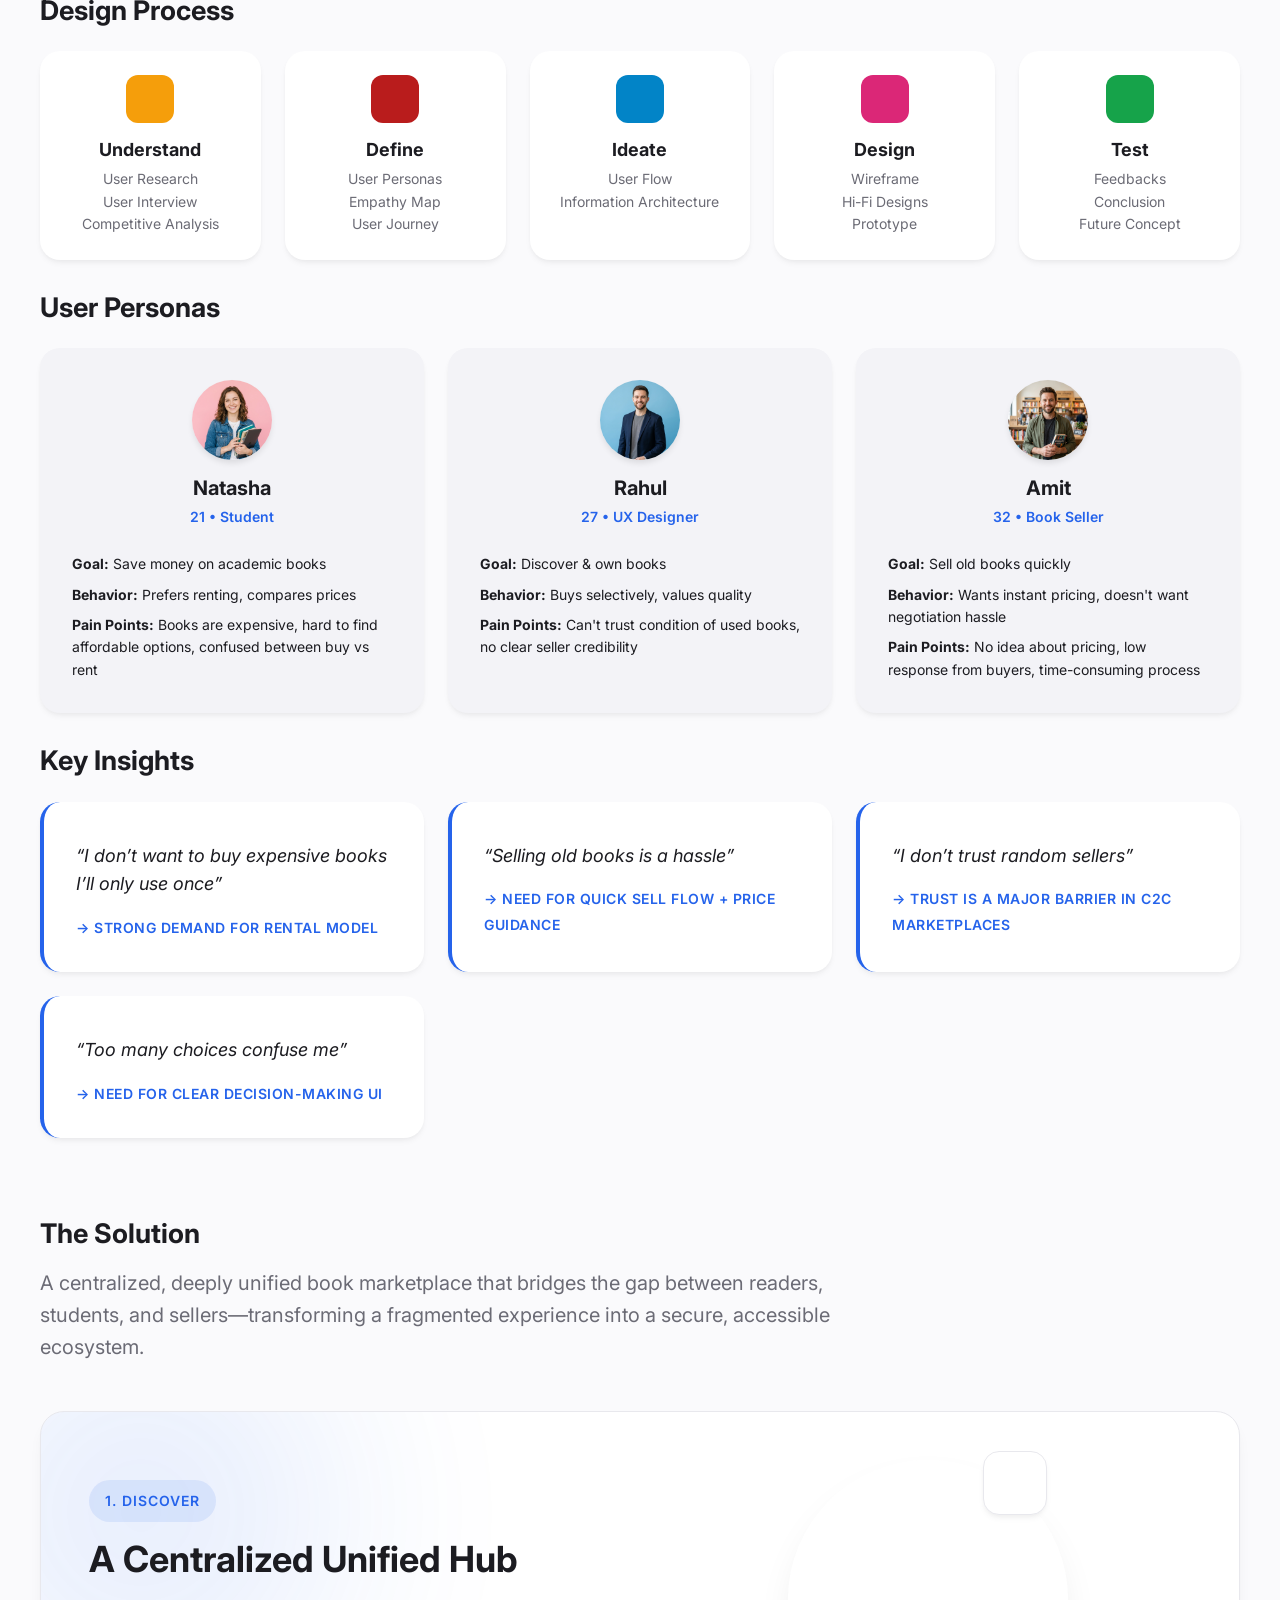
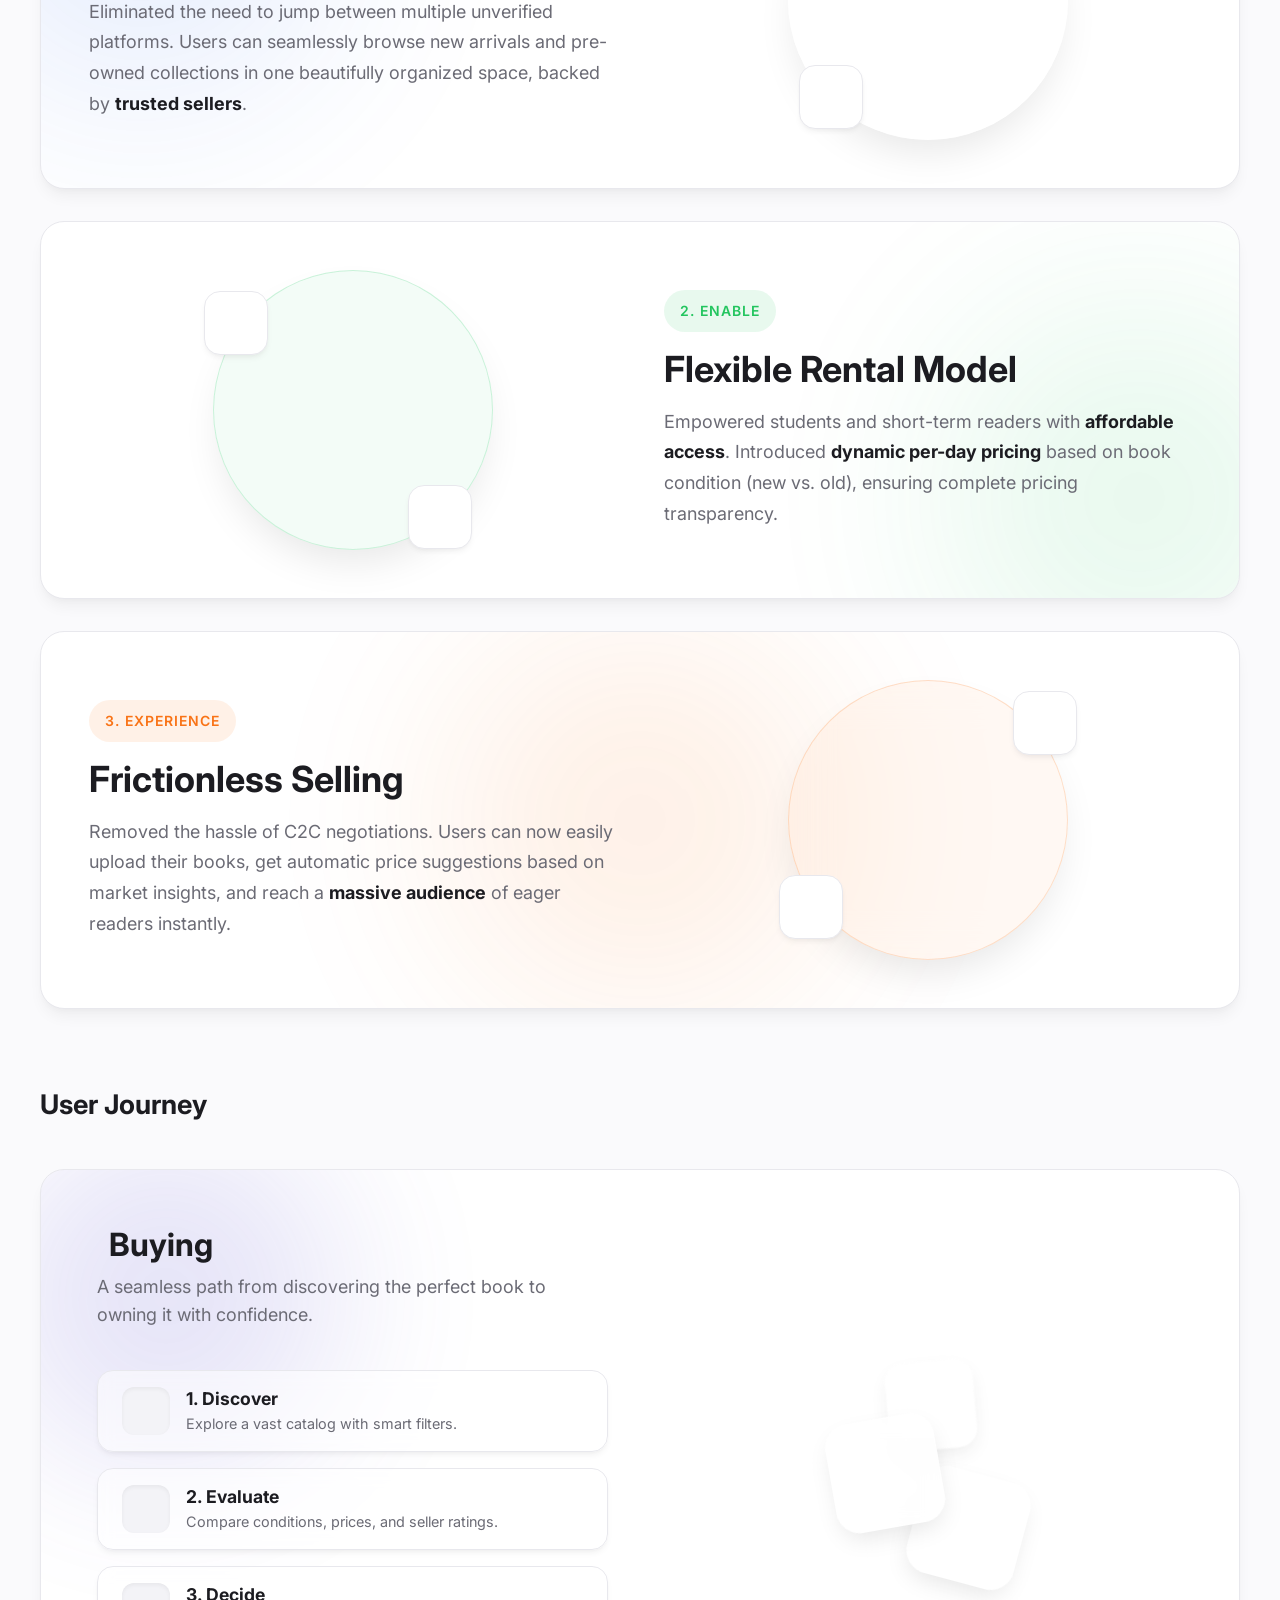
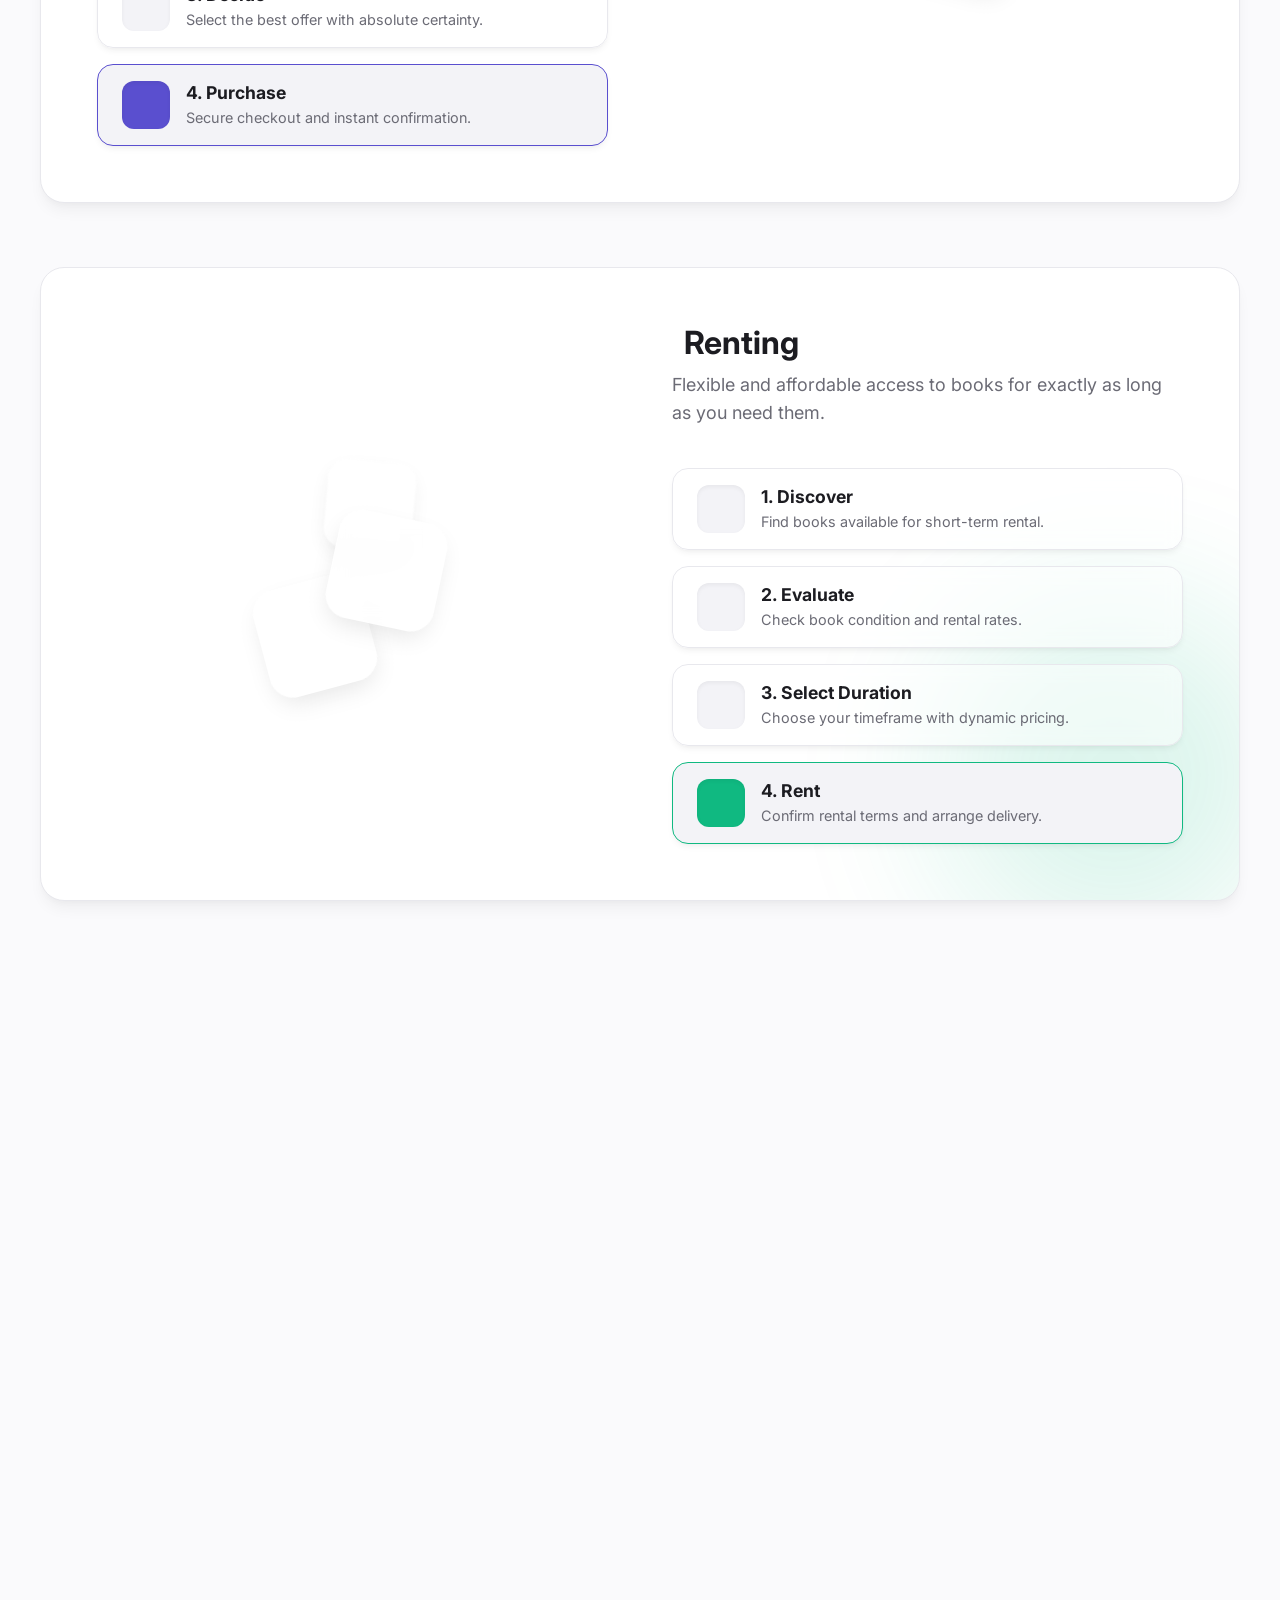
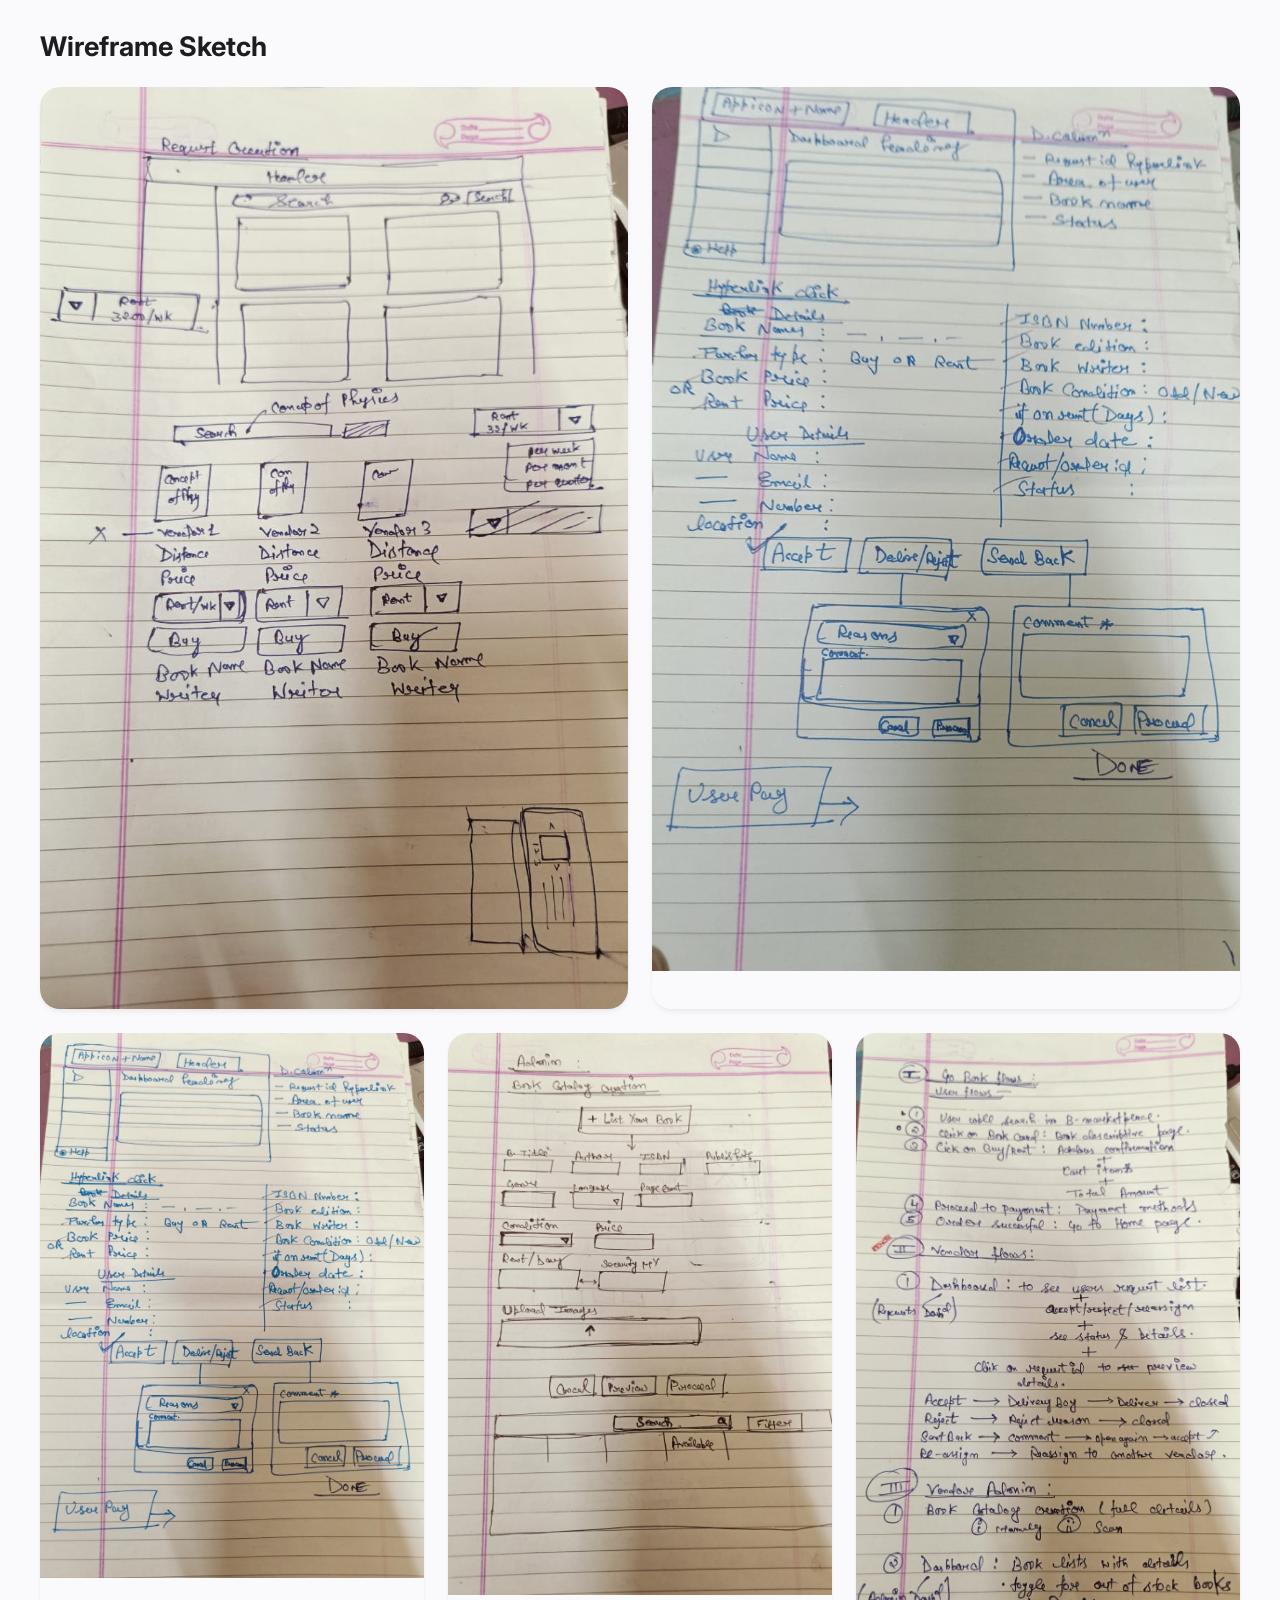
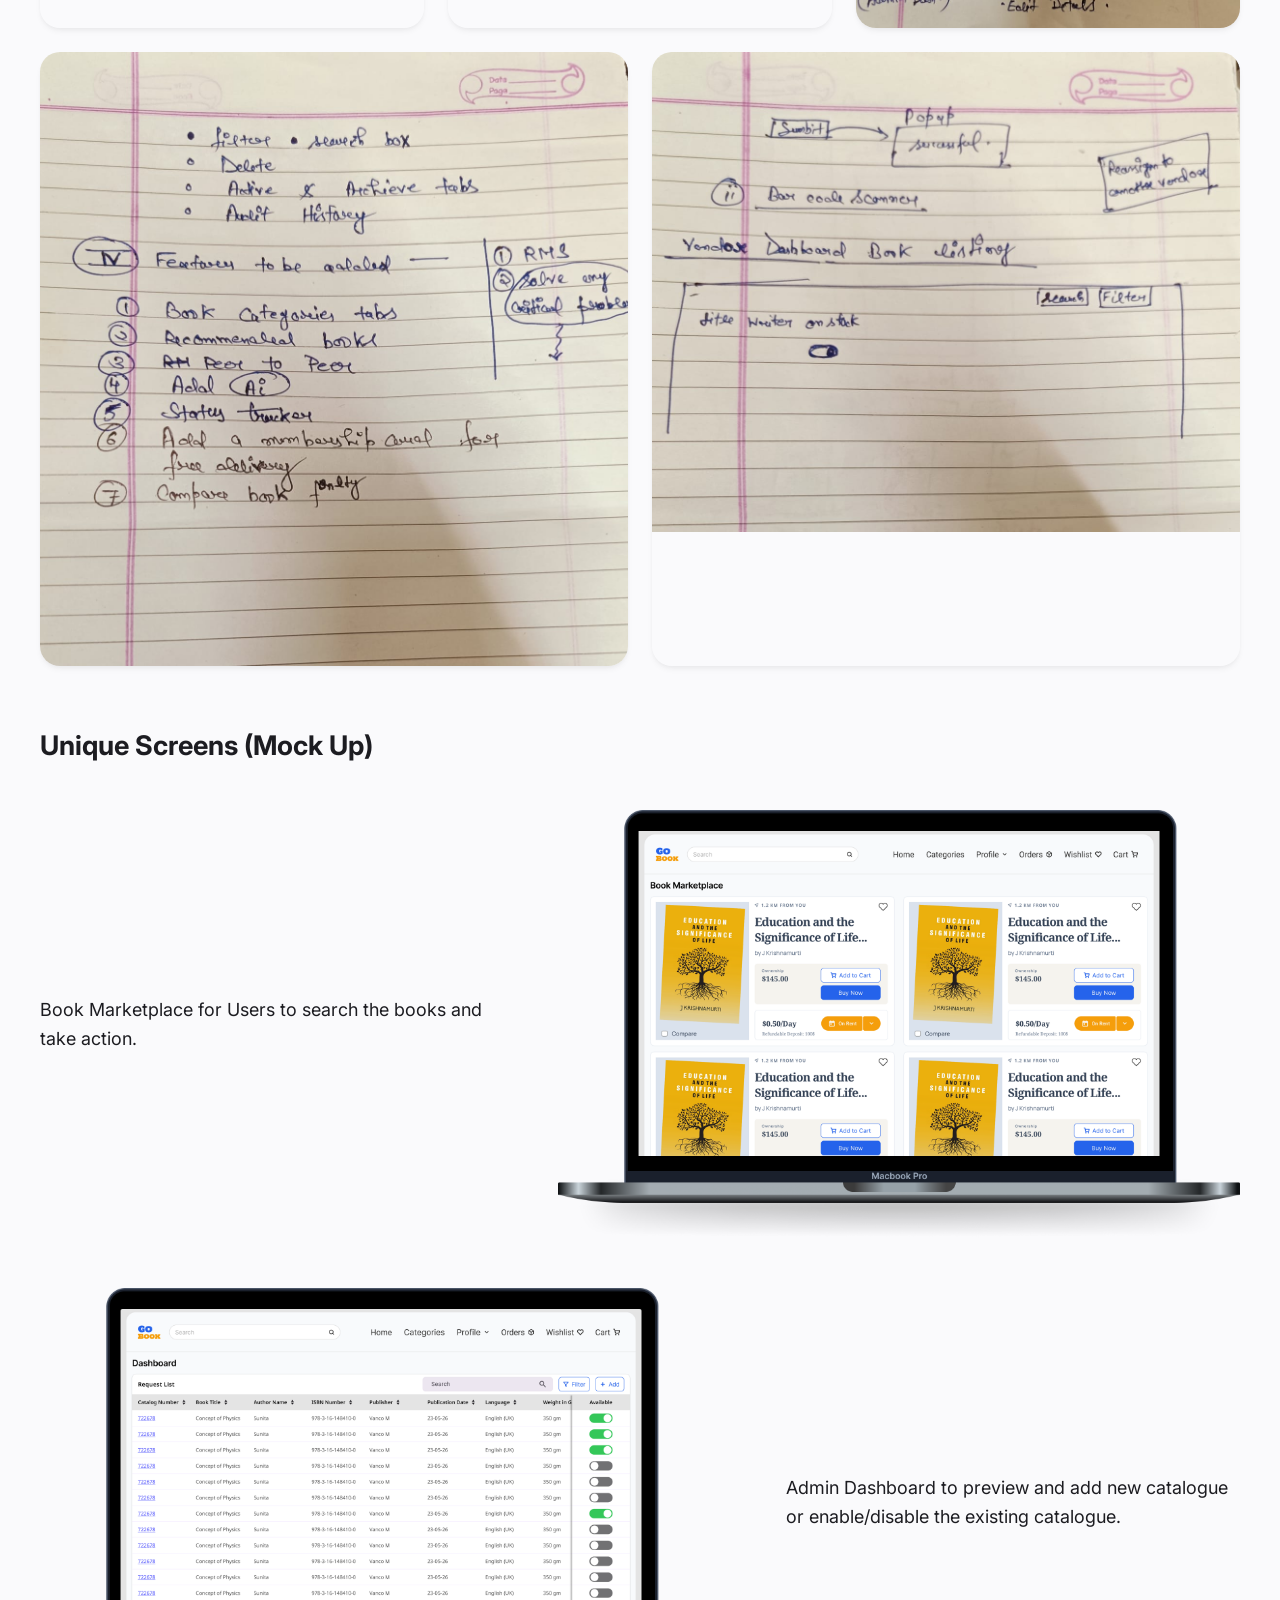
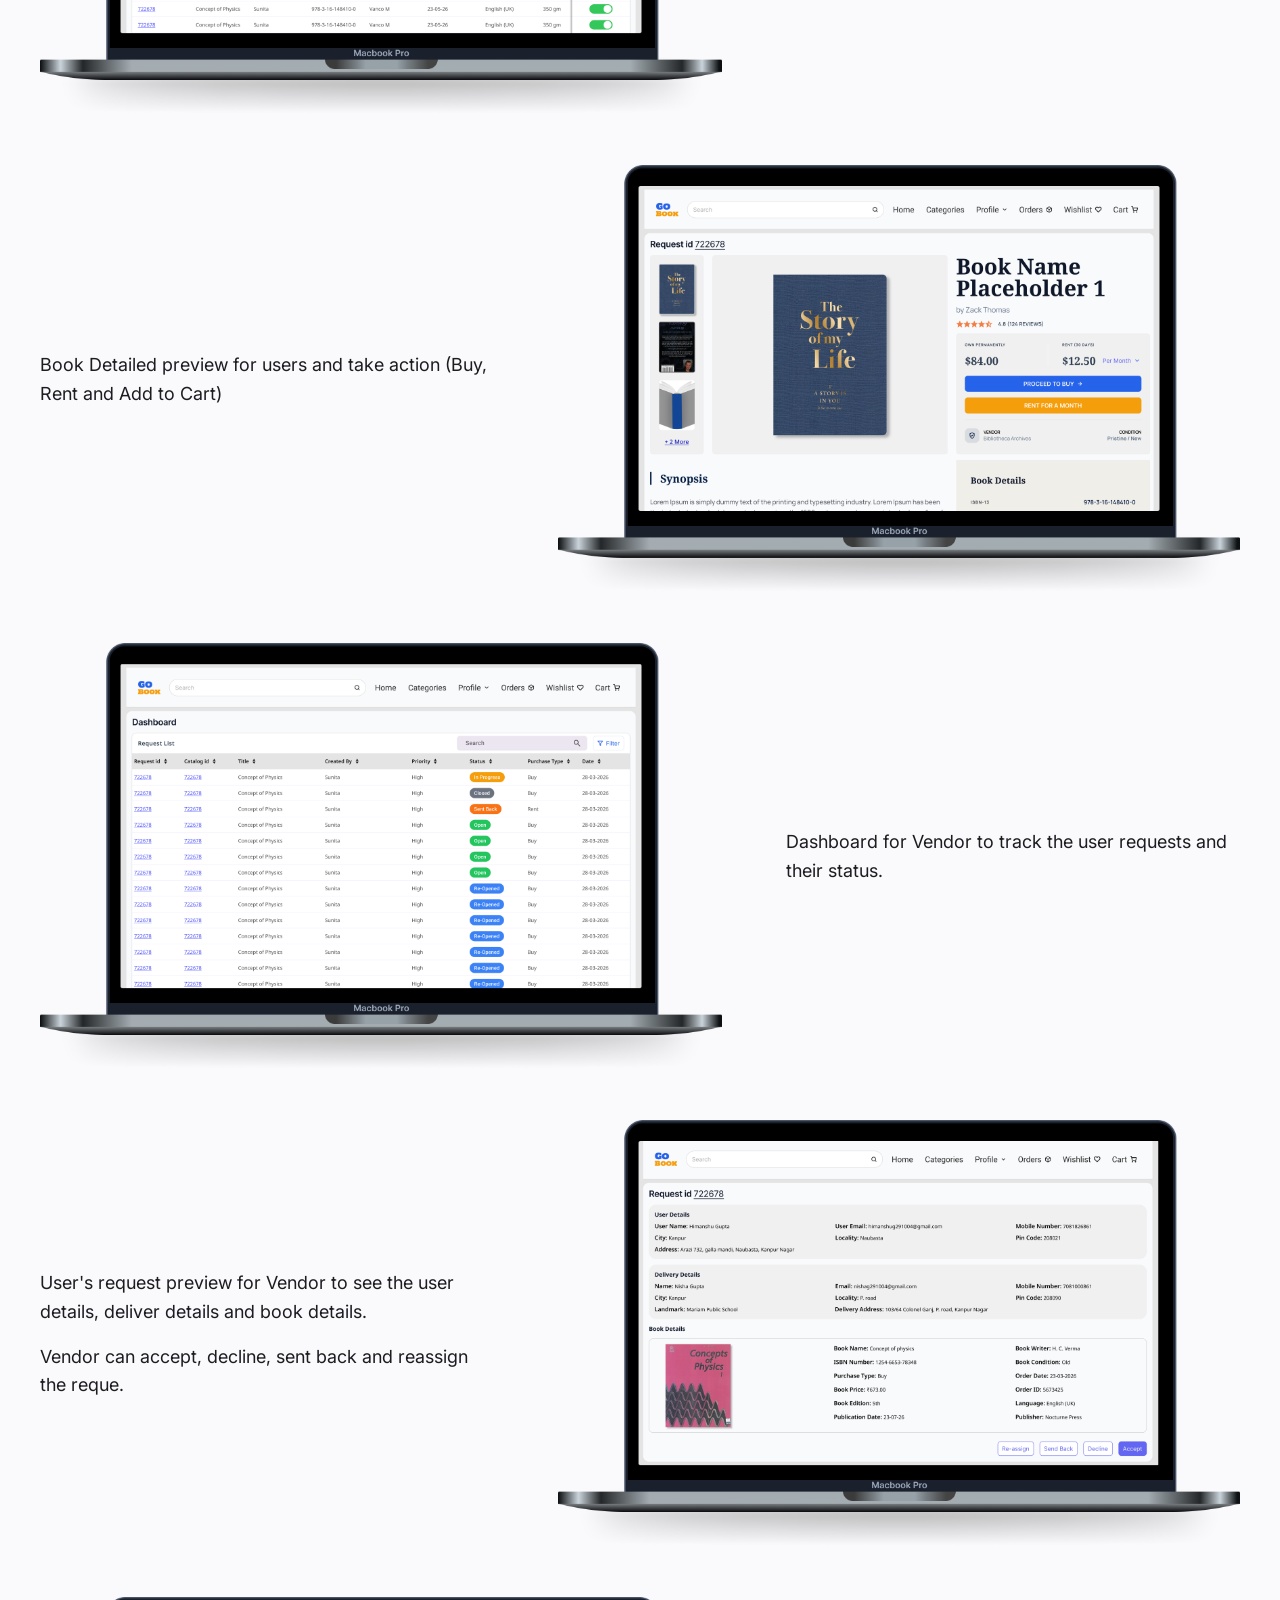
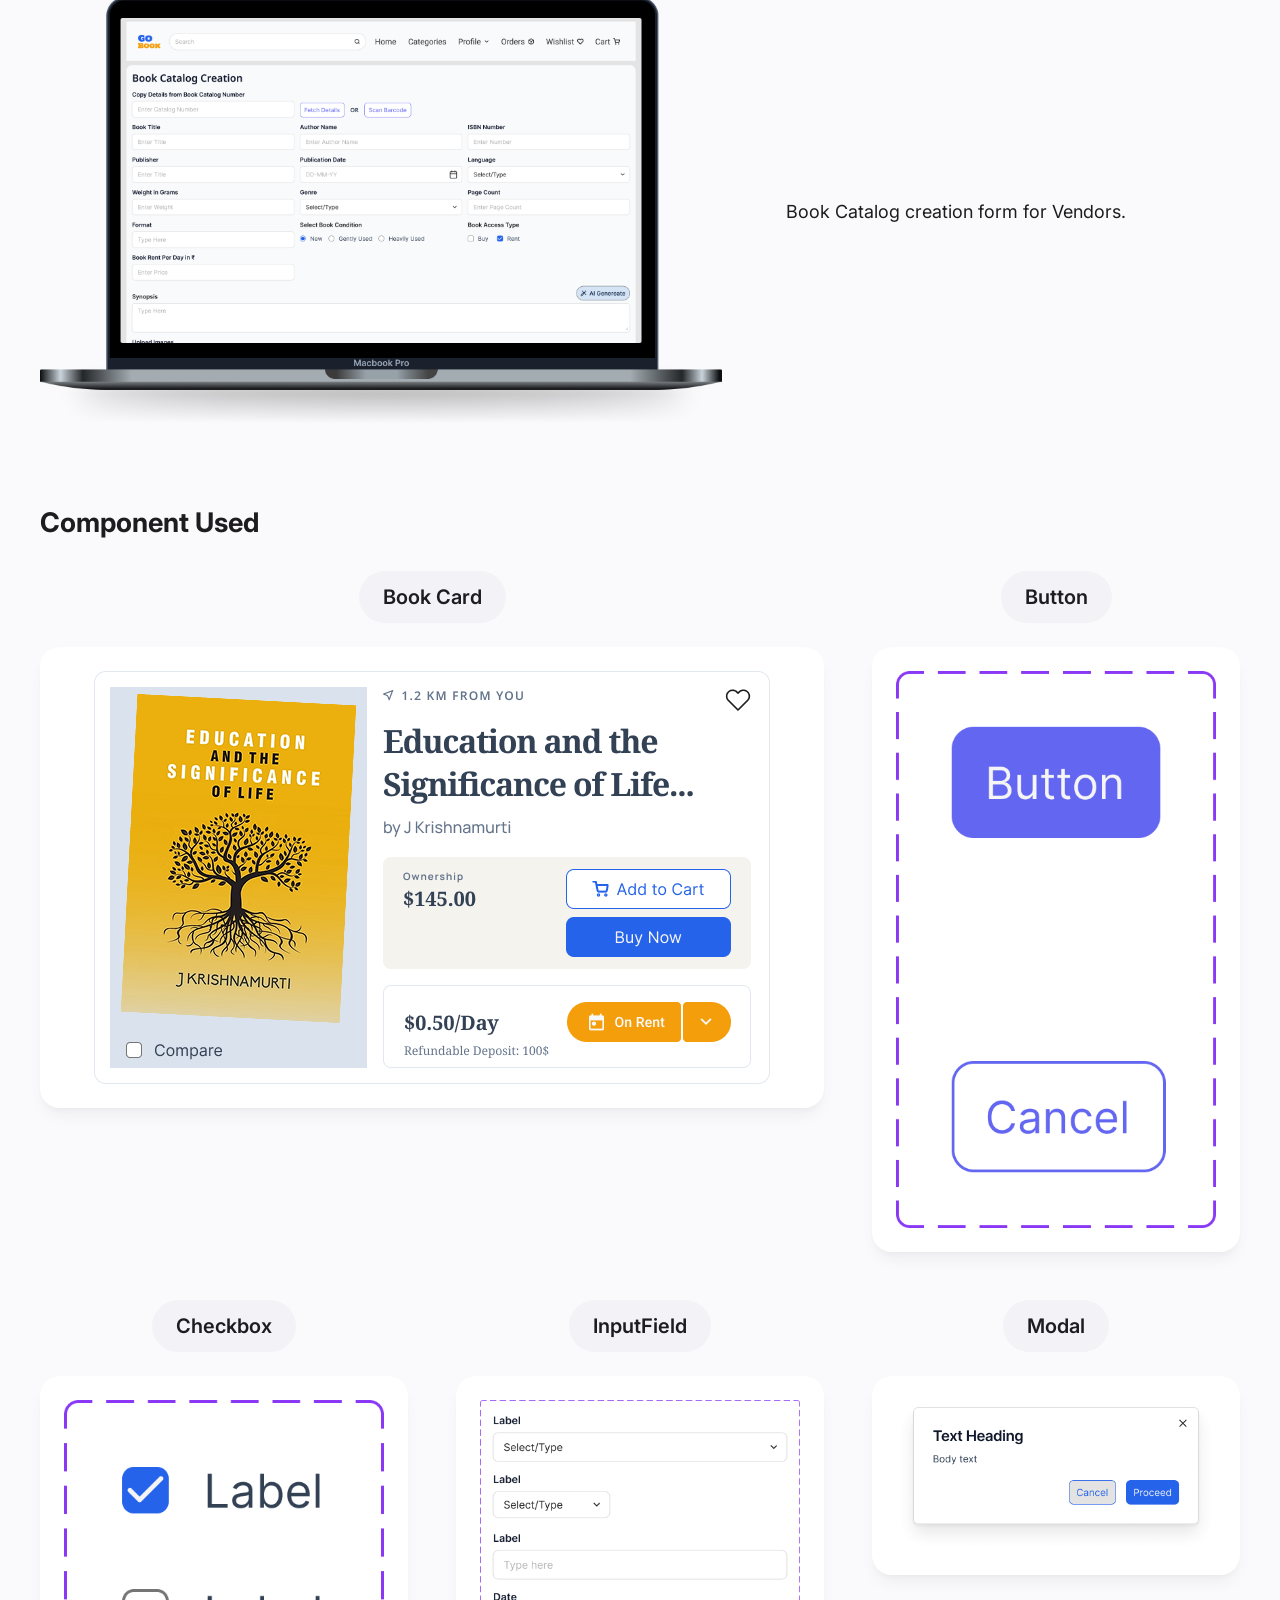
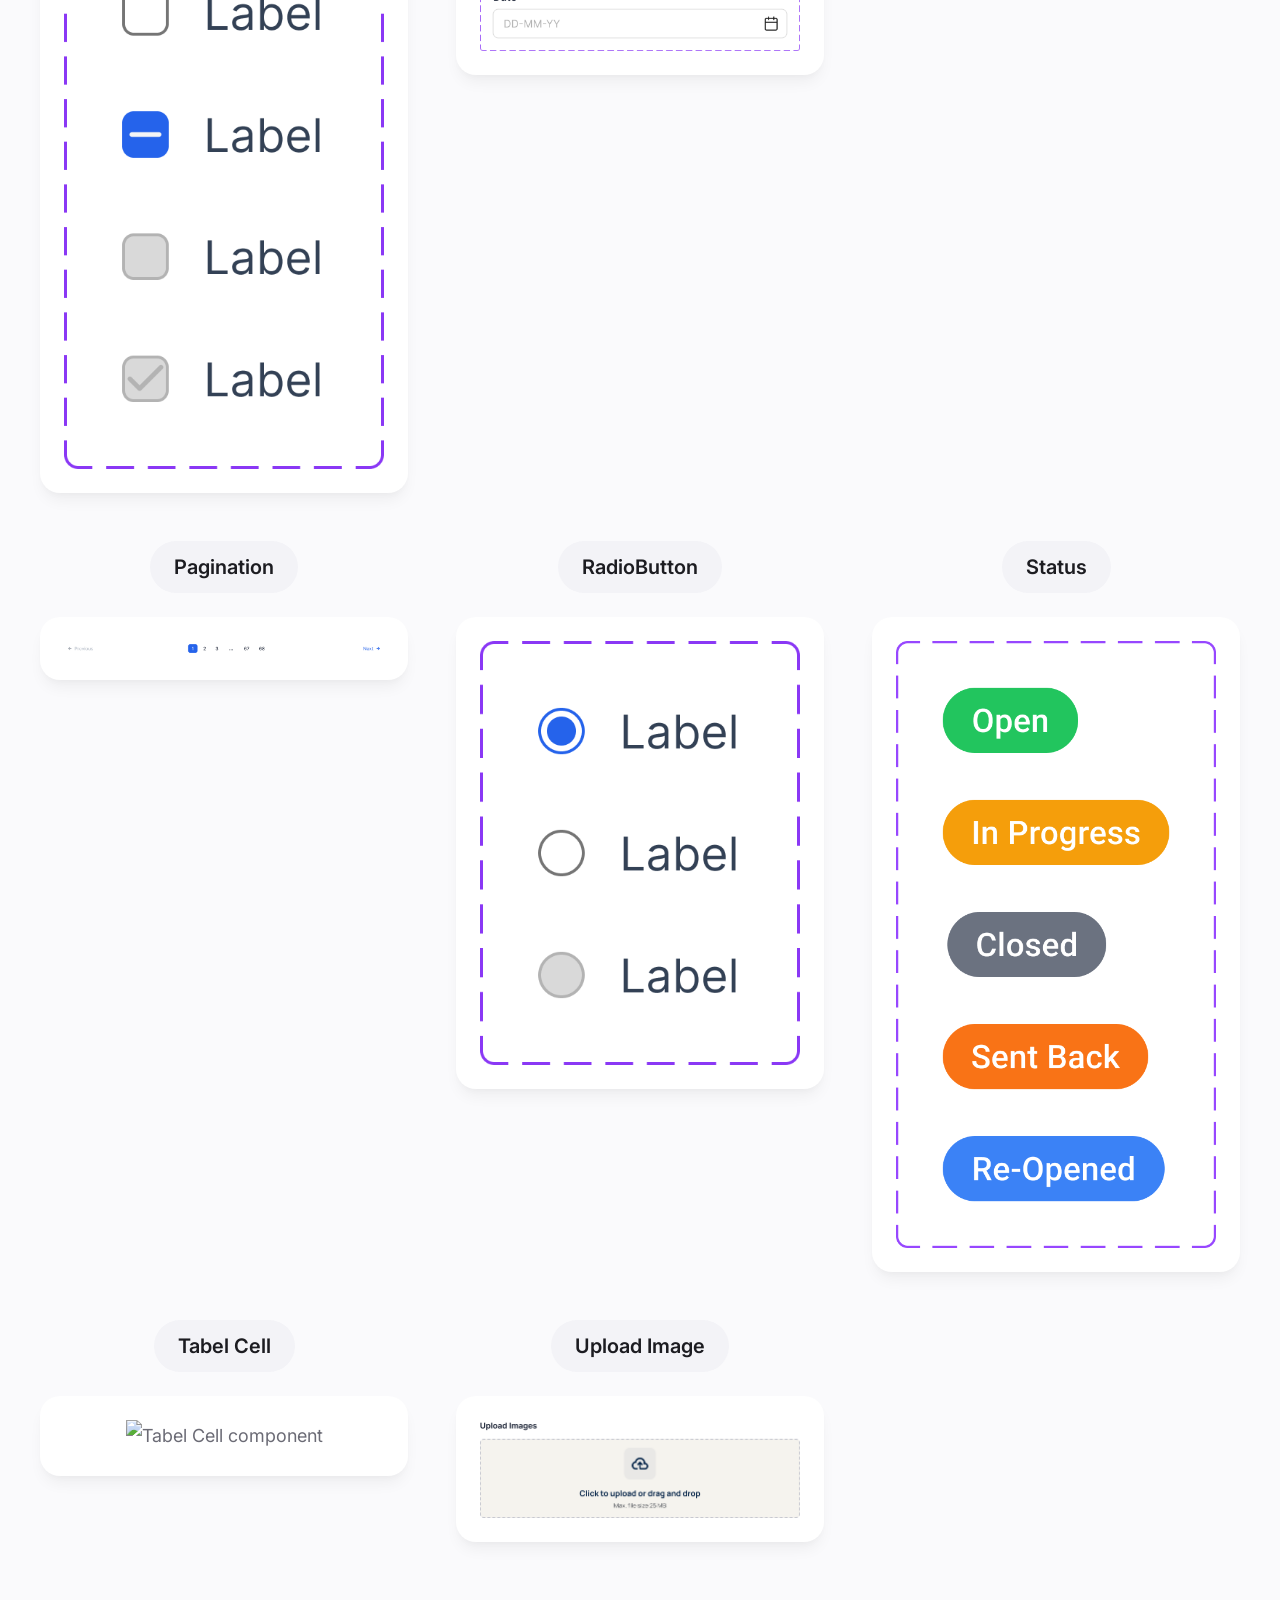
==== commit 812ecfa2: "feat: Implement immersive hero design with GeminiBook background" ====
--- a/go-book.html
+++ b/go-book.html
@@ -9,45 +9,181 @@
     <link href="https://fonts.googleapis.com/css2?family=Inter:wght@300;400;500;600;700&display=swap" rel="stylesheet">
     <script src="https://unpkg.com/@phosphor-icons/web"></script>
     <style>
-        .project-hero {
-            padding-top: 120px;
-            padding-bottom: 40px;
-            background-color: var(--clr-surface-light);
-            text-align: center;
-        }
-
-        .project-hero h1 {
-            font-size: 3rem;
-            margin-bottom: var(--space-sm);
-        }
-
-        .project-hero p {
-            color: var(--clr-text-muted);
-            font-size: 1.25rem;
-            margin-bottom: var(--space-lg);
-        }
-
-        .project-banner {
-            width: 100%;
-            max-width: 100%;
-            margin: 0 auto;
-            border-radius: var(--radius-lg);
-            box-shadow: var(--shadow-lg);
+        /* Immersive Hero Styles */
+        .hero-immersive {
+            position: relative;
+            min-height: 100vh;
+            display: flex;
+            align-items: center;
+            padding-top: 80px;
+            padding-bottom: 80px;
             overflow: hidden;
-            background-color: var(--clr-surface-light);
-            display: flex;
-            align-items: center;
-            justify-content: center;
-            padding: 2rem;
-            border: 1px solid var(--clr-border);
-        }
-
-        .project-banner img {
-            max-width: 100%;
-            height: auto;
-            object-fit: contain;
-            border-radius: var(--radius-md);
-            box-shadow: var(--shadow-sm);
+            text-align: left;
+            background-color: var(--clr-bg);
+            margin-top: -80px; /* Offset for fixed navbar */
+        }
+
+        .hero-bg-container {
+            position: absolute;
+            top: 0; left: 0; width: 100%; height: 100%;
+            z-index: 0; overflow: hidden;
+        }
+
+        .hero-bg-image {
+            position: absolute;
+            top: -5%; left: -5%; width: 110%; height: 110%;
+            background-image: url('GeminiBook.png');
+            background-size: cover;
+            background-position: center;
+            background-repeat: no-repeat;
+            filter: blur(10px) brightness(0.9);
+            animation: subtleParallax 20s infinite alternate ease-in-out;
+            transform: scale(1.05);
+        }
+
+        [data-theme="dark"] .hero-bg-image {
+            filter: blur(10px) brightness(0.5);
+        }
+
+        @keyframes subtleParallax {
+            0% { transform: scale(1.05) translate(0, 0); }
+            100% { transform: scale(1.1) translate(-1%, -1%); }
+        }
+
+        .hero-bg-overlay {
+            position: absolute;
+            top: 0; left: 0; width: 100%; height: 100%;
+            background: linear-gradient(
+                to bottom,
+                rgba(250, 250, 252, 0.4) 0%,
+                rgba(250, 250, 252, 0.85) 60%,
+                var(--clr-bg) 100%
+            );
+            z-index: 1;
+        }
+
+        [data-theme="dark"] .hero-bg-overlay {
+            background: linear-gradient(
+                to bottom,
+                rgba(18, 18, 18, 0.4) 0%,
+                rgba(18, 18, 18, 0.8) 60%,
+                var(--clr-bg) 100%
+            );
+        }
+
+        .hero-ambient-glow {
+            position: absolute;
+            top: 30%; left: 50%; transform: translate(-50%, -50%);
+            width: 80vw; height: 60vh;
+            background: radial-gradient(circle, rgba(37, 99, 235, 0.15) 0%, rgba(249, 115, 22, 0.05) 50%, transparent 70%);
+            filter: blur(60px); z-index: 1; border-radius: 50%;
+            animation: pulseGlow 8s infinite alternate;
+        }
+
+        [data-theme="dark"] .hero-ambient-glow {
+            background: radial-gradient(circle, rgba(37, 99, 235, 0.2) 0%, rgba(249, 115, 22, 0.1) 50%, transparent 70%);
+        }
+
+        @keyframes pulseGlow {
+            0% { opacity: 0.5; transform: translate(-50%, -50%) scale(1); }
+            100% { opacity: 1; transform: translate(-50%, -50%) scale(1.1); }
+        }
+
+        .hero-content-wrapper {
+            position: relative; z-index: 2; width: 100%; display: flex; flex-direction: column; gap: 2rem; padding-top: 60px;
+        }
+
+        .hero-nav { margin-bottom: 1rem; }
+
+        .back-link-immersive {
+            color: var(--clr-text-main);
+            background: rgba(255, 255, 255, 0.6);
+            backdrop-filter: blur(12px); -webkit-backdrop-filter: blur(12px);
+            padding: 0.5rem 1.25rem; border-radius: 99px;
+            border: 1px solid rgba(0, 0, 0, 0.1);
+            display: inline-flex; align-items: center; gap: 0.5rem; font-weight: 600;
+            transition: all 0.3s ease;
+        }
+        
+        .back-link-immersive:hover {
+            background: rgba(255, 255, 255, 0.9);
+            color: var(--clr-primary);
+            transform: translateX(-5px);
+        }
+
+        [data-theme="dark"] .back-link-immersive {
+            color: rgba(255, 255, 255, 0.9);
+            background: rgba(30, 30, 30, 0.4);
+            border-color: rgba(255, 255, 255, 0.1);
+        }
+        
+        [data-theme="dark"] .back-link-immersive:hover {
+            background: rgba(255, 255, 255, 0.2);
+            color: #fff;
+        }
+
+        .hero-main-content { max-width: 800px; }
+
+        .hero-badge {
+            display: inline-block; padding: 0.4rem 1rem;
+            background: rgba(37, 99, 235, 0.1); border: 1px solid rgba(37, 99, 235, 0.2);
+            color: #2563EB; border-radius: 99px; font-size: 0.875rem; font-weight: 600;
+            letter-spacing: 1px; text-transform: uppercase; margin-bottom: 1.5rem; backdrop-filter: blur(4px);
+        }
+
+        [data-theme="dark"] .hero-badge {
+            background: rgba(37, 99, 235, 0.2); border-color: rgba(37, 99, 235, 0.3); color: #93C5FD;
+        }
+
+        .hero-title {
+            font-size: clamp(3.5rem, 6vw, 5.5rem); font-weight: 800; line-height: 1.1; margin-bottom: 1.5rem;
+            color: var(--clr-text-main); letter-spacing: -1.5px;
+        }
+
+        [data-theme="dark"] .hero-title {
+            color: #ffffff; text-shadow: 0 10px 30px rgba(0,0,0,0.5);
+        }
+
+        .hero-description {
+            font-size: clamp(1.125rem, 2vw, 1.35rem); line-height: 1.6; color: var(--clr-text-muted); margin-bottom: 3rem; max-width: 600px;
+        }
+
+        [data-theme="dark"] .hero-description {
+            color: rgba(255, 255, 255, 0.85); text-shadow: 0 4px 12px rgba(0,0,0,0.3);
+        }
+
+        .hero-meta {
+            display: flex; flex-wrap: wrap; gap: 3rem; margin-bottom: 3.5rem; padding-top: 2rem; border-top: 1px solid rgba(0, 0, 0, 0.1);
+        }
+
+        [data-theme="dark"] .hero-meta { border-top-color: rgba(255, 255, 255, 0.15); }
+
+        .meta-item { display: flex; flex-direction: column; gap: 0.5rem; }
+
+        .meta-label { font-size: 0.875rem; color: var(--clr-text-muted); text-transform: uppercase; letter-spacing: 1px; font-weight: 600; }
+
+        [data-theme="dark"] .meta-label { color: rgba(255, 255, 255, 0.6); }
+
+        .meta-value { font-size: 1.125rem; color: var(--clr-text-main); font-weight: 500; }
+
+        [data-theme="dark"] .meta-value { color: #ffffff; }
+
+        .hero-actions { display: flex; gap: 1.5rem; flex-wrap: wrap; }
+
+        .btn-glow { box-shadow: 0 10px 25px -5px rgba(37, 99, 235, 0.4); }
+        .btn-glow:hover { box-shadow: 0 15px 35px -5px rgba(37, 99, 235, 0.5); }
+
+        .hero-bottom-fade {
+            position: absolute; bottom: 0; left: 0; width: 100%; height: 150px;
+            background: linear-gradient(to top, var(--clr-bg) 0%, transparent 100%); z-index: 1; pointer-events: none;
+        }
+
+        @media (max-width: 768px) {
+            .hero-title { font-size: 2.75rem; }
+            .hero-meta { gap: 1.5rem; flex-direction: column; }
+            .hero-actions { flex-direction: column; width: 100%; }
+            .hero-actions .btn { width: 100%; }
+            .hero-immersive { min-height: auto; padding-top: 120px; padding-bottom: 60px; }
         }
 
         .project-content {
@@ -738,18 +874,44 @@
     </header>
 
     <main>
-        <section class="project-hero">
-            <div class="container fade-up">
-                <div style="text-align: left; max-width: 100%; margin: 0 auto; width: 100%;">
-                    <a href="index.html#portfolio" class="back-link"><i class="ph ph-arrow-left"></i> Back to
-                        Portfolio</a>
-                </div>
-                <h1>Go Book Marketplace</h1>
-                <p>Request Management System (RMS)</p>
-                <div class="project-banner">
-                    <img src="go_book_marketplace.png" alt="Go Book Marketplace Project Banner">
-                </div>
+        <section class="project-hero hero-immersive">
+            <div class="hero-bg-container">
+                <div class="hero-bg-image"></div>
+                <div class="hero-bg-overlay"></div>
+                <div class="hero-ambient-glow"></div>
             </div>
+            
+            <div class="container fade-up hero-content-wrapper">
+                <div class="hero-nav">
+                    <a href="index.html#portfolio" class="back-link back-link-immersive"><i class="ph ph-arrow-left"></i> Back to Portfolio</a>
+                </div>
+                
+                <div class="hero-main-content">
+                    <div class="hero-badge">Case Study</div>
+                    <h1 class="hero-title">Go Book</h1>
+                    <p class="hero-description">A unified marketplace for buying, renting, and selling books with a seamless user experience.</p>
+                    
+                    <div class="hero-meta">
+                        <div class="meta-item">
+                            <span class="meta-label">Role</span>
+                            <span class="meta-value">UX/UI Designer</span>
+                        </div>
+                        <div class="meta-item">
+                            <span class="meta-label">Duration</span>
+                            <span class="meta-value">4 Weeks</span>
+                        </div>
+                        <div class="meta-item">
+                            <span class="meta-label">Tools</span>
+                            <span class="meta-value">Figma, Miro, Notion</span>
+                        </div>
+                    </div>
+                    
+                    <div class="hero-actions">
+                        <a href="#project-details" class="btn btn-primary btn-glow">View Case Study</a>
+                    </div>
+                </div>
+            </div>
+            <div class="hero-bottom-fade"></div>
         </section>
 
         <section class="section container">
--- a/style.css
+++ b/style.css
@@ -5,8 +5,8 @@
     --clr-surface: #FFFFFF;
     --clr-text-main: #1C1C21;
     --clr-text-muted: #6B6B75;
-    --clr-primary: #5A4FCF; /* Soft purple */
-    --clr-primary-hover: #483CB8;
+    --clr-primary: #2563EB; /* Modern Blue */
+    --clr-primary-hover: #1D4ED8;
     --clr-border: #E8E8ED;
     --clr-surface-light: #F3F3F7;
     
@@ -41,8 +41,8 @@
     --clr-surface: #1E1E1E;
     --clr-text-main: #F3F3F7;
     --clr-text-muted: #A0A0AB;
-    --clr-primary: #7B68EE;
-    --clr-primary-hover: #8A7AFA;
+    --clr-primary: #3B82F6;
+    --clr-primary-hover: #60A5FA;
     --clr-border: #2C2C35;
     --clr-surface-light: #25252D;
 }
@@ -224,15 +224,58 @@
     box-shadow: 0 12px 25px rgba(90, 79, 207, 0.4);
 }
 
-/* Hero Section */
+/* Hero Section & Background Animations */
 .hero {
     min-height: 100vh;
     display: flex;
     align-items: center;
     background-color: var(--clr-bg);
     position: relative;
-    padding: 120px 0 60px 0;
+    padding: 140px 0 80px 0;
     transition: background-color 0.3s ease, color 0.3s ease;
+    overflow: hidden;
+}
+
+.hero-bg-animated {
+    position: absolute;
+    top: 0; left: 0; width: 100%; height: 100%;
+    overflow: hidden;
+    z-index: 0;
+    pointer-events: none;
+}
+
+.hero-grid {
+    position: absolute;
+    inset: 0;
+    background-image: linear-gradient(to right, rgba(0,0,0,0.03) 1px, transparent 1px),
+                      linear-gradient(to bottom, rgba(0,0,0,0.03) 1px, transparent 1px);
+    background-size: 40px 40px;
+    mask-image: radial-gradient(circle at center, black, transparent 80%);
+    -webkit-mask-image: radial-gradient(circle at center, black, transparent 80%);
+}
+
+[data-theme="dark"] .hero-grid {
+    background-image: linear-gradient(to right, rgba(255,255,255,0.03) 1px, transparent 1px),
+                      linear-gradient(to bottom, rgba(255,255,255,0.03) 1px, transparent 1px);
+}
+
+.blob {
+    position: absolute;
+    filter: blur(80px);
+    border-radius: 50%;
+    opacity: 0.5;
+    animation: float-blob 15s infinite ease-in-out alternate;
+}
+
+.blob-1 { top: -10%; left: -10%; width: 500px; height: 500px; background: rgba(37, 99, 235, 0.4); animation-delay: 0s; }
+.blob-2 { bottom: -10%; right: -5%; width: 400px; height: 400px; background: rgba(124, 58, 237, 0.4); animation-delay: -5s; }
+.blob-3 { top: 40%; left: 50%; width: 300px; height: 300px; background: rgba(6, 182, 212, 0.3); animation-delay: -10s; }
+
+[data-theme="dark"] .blob { opacity: 0.3; }
+
+@keyframes float-blob {
+    0% { transform: translate(0, 0) scale(1); }
+    100% { transform: translate(30px, 50px) scale(1.1); }
 }
 
 .hero-container {
@@ -241,87 +284,338 @@
     justify-content: space-between;
     gap: 4rem;
     width: 100%;
+    position: relative;
+    z-index: 1;
 }
 
 .hero-text-content {
     flex: 1;
     text-align: left;
-}
-
+    max-width: 600px;
+}
+
+/* Availability Badge */
+.availability-badge {
+    display: inline-flex;
+    align-items: center;
+    gap: 8px;
+    padding: 8px 16px;
+    background: var(--clr-surface-light);
+    border: 1px solid var(--clr-border);
+    border-radius: var(--radius-full);
+    font-size: 0.875rem;
+    font-weight: 500;
+    color: var(--clr-text-main);
+    margin-bottom: var(--space-lg);
+    box-shadow: var(--shadow-sm);
+    backdrop-filter: blur(10px);
+}
+
+.status-dot {
+    width: 8px; height: 8px;
+    background-color: #10B981;
+    border-radius: 50%;
+    position: relative;
+}
+
+.status-dot::after {
+    content: '';
+    position: absolute;
+    top: -4px; left: -4px; right: -4px; bottom: -4px;
+    border: 2px solid #10B981;
+    border-radius: 50%;
+    animation: ping 1.5s cubic-bezier(0, 0, 0.2, 1) infinite;
+    opacity: 0.5;
+}
+
+@keyframes ping {
+    75%, 100% { transform: scale(2); opacity: 0; }
+}
+
+/* Typography Enhancements */
 .hero-title {
-    font-size: clamp(2.5rem, 5vw, 4.5rem);
+    font-size: clamp(3rem, 5vw, 4.5rem);
     font-weight: 800;
     letter-spacing: -1.5px;
     color: var(--clr-text-main);
     margin-bottom: var(--space-sm);
     line-height: 1.1;
-    transition: color 0.3s ease;
+}
+
+.text-gradient {
+    background: linear-gradient(135deg, #2563EB, #7C3AED);
+    -webkit-background-clip: text;
+    -webkit-text-fill-color: transparent;
+    background-clip: text;
 }
 
 .hero-subtitle {
-    font-size: clamp(1.2rem, 2.5vw, 1.8rem);
+    font-size: clamp(1.2rem, 2.5vw, 1.5rem);
     font-weight: 500;
     color: var(--clr-text-muted);
     margin-bottom: var(--space-md);
-    transition: color 0.3s ease;
 }
 
 .hero-description {
     font-size: 1.125rem;
-    line-height: 1.6;
+    line-height: 1.7;
     color: var(--clr-text-muted);
     margin-bottom: var(--space-lg);
-    max-width: 600px;
-    transition: color 0.3s ease;
-}
-
-.hero-btn {
-    margin-top: var(--space-sm);
-}
-
-.hero-image-content {
+    max-width: 540px;
+}
+
+.hero-actions {
+    margin-bottom: var(--space-xl);
+}
+
+/* Hero Stats */
+.hero-stats {
+    display: flex;
+    align-items: center;
+    gap: 1.5rem;
+    flex-wrap: wrap;
+}
+
+.stat-item {
+    display: flex;
+    align-items: center;
+    gap: 12px;
+}
+
+.stat-value {
+    font-size: 2rem;
+    font-weight: 700;
+    color: var(--clr-text-main);
+    line-height: 1;
+}
+
+.stat-value i {
+    color: #F59E0B;
+}
+
+.stat-label {
+    font-size: 0.8rem;
+    color: var(--clr-text-muted);
+    line-height: 1.3;
+    font-weight: 500;
+    text-transform: uppercase;
+    letter-spacing: 0.5px;
+}
+
+.stat-divider {
+    width: 1px;
+    height: 40px;
+    background-color: var(--clr-border);
+}
+
+/* UI Composition (Right Side) */
+.hero-visual-content {
     flex: 1;
     display: flex;
-    justify-content: flex-end;
-    align-items: center;
-}
-
-.hero-profile-img {
-    max-width: 100%;
-    width: 450px;
-    height: auto;
+    justify-content: center;
+    align-items: center;
+    perspective: 1000px;
+}
+
+.composition-container {
+    position: relative;
+    width: 500px;
+    height: 500px;
+    transform-style: preserve-3d;
+}
+
+.glass-card {
+    background: rgba(255, 255, 255, 0.7);
+    backdrop-filter: blur(16px);
+    -webkit-backdrop-filter: blur(16px);
+    border: 1px solid rgba(255, 255, 255, 0.4);
+    box-shadow: 0 25px 50px -12px rgba(0, 0, 0, 0.15);
     border-radius: var(--radius-lg);
-    box-shadow: 0 15px 40px rgba(255, 255, 255, 0.08);
-    object-fit: cover;
-    border: 1px solid rgba(255, 255, 255, 0.1);
-}
+}
+
+[data-theme="dark"] .glass-card {
+    background: rgba(30, 30, 30, 0.6);
+    border: 1px solid rgba(255, 255, 255, 0.08);
+    box-shadow: 0 25px 50px -12px rgba(0, 0, 0, 0.5);
+}
+
+.ui-card {
+    position: absolute;
+    top: 50px; left: 20px;
+    width: 320px; height: 220px;
+    padding: 20px;
+    z-index: 2;
+}
+
+.card-header { display: flex; align-items: center; gap: 15px; margin-bottom: 20px; }
+.dots { display: flex; gap: 6px; }
+.dots span { width: 10px; height: 10px; border-radius: 50%; background: #E5E7EB; }
+.dots span:nth-child(1) { background: #EF4444; }
+.dots span:nth-child(2) { background: #F59E0B; }
+.dots span:nth-child(3) { background: #10B981; }
+.header-line { flex: 1; height: 12px; background: var(--clr-border); border-radius: 6px; }
+
+.card-body { display: flex; flex-direction: column; gap: 15px; }
+.chart-block { height: 80px; background: linear-gradient(180deg, rgba(37, 99, 235, 0.1) 0%, transparent 100%); border-radius: 8px; border-bottom: 2px solid #2563EB; position: relative; }
+.chart-block::after { content: ''; position: absolute; bottom: -2px; left: 40%; width: 12px; height: 12px; background: #2563EB; border: 2px solid #fff; border-radius: 50%; transform: translateY(50%); }
+
+.data-lines { display: flex; flex-direction: column; gap: 8px; }
+.d-line { height: 10px; background: var(--clr-border); border-radius: 5px; }
+.w-full { width: 100%; }
+.w-half { width: 60%; }
+
+.ui-mobile {
+    position: absolute;
+    top: 140px; right: 0;
+    width: 180px; height: 360px;
+    border-radius: 24px;
+    padding: 15px;
+    z-index: 3;
+    background: var(--clr-surface);
+    border: 6px solid var(--clr-border);
+}
+
+[data-theme="dark"] .ui-mobile { border-color: #333; }
+
+.mobile-notch { width: 60px; height: 16px; background: var(--clr-border); border-radius: 0 0 10px 10px; margin: -15px auto 15px auto; }
+.mobile-content { display: flex; flex-direction: column; gap: 15px; }
+.m-circle { width: 50px; height: 50px; border-radius: 50%; background: linear-gradient(135deg, #7C3AED, #06B6D4); }
+.m-lines { display: flex; flex-direction: column; gap: 8px; }
+.m-line { height: 8px; background: var(--clr-surface-light); border-radius: 4px; }
+.m-line:last-child { width: 70%; }
+.m-cards { display: flex; flex-direction: column; gap: 10px; margin-top: 10px; }
+.m-card { height: 60px; background: var(--clr-surface-light); border-radius: 12px; }
+
+.ui-widget {
+    position: absolute;
+    bottom: 20px; left: 50px;
+    width: 160px; padding: 16px;
+    display: flex; align-items: center; gap: 12px;
+    z-index: 4;
+}
+
+.widget-icon { width: 40px; height: 40px; border-radius: 50%; background: rgba(16, 185, 129, 0.1); color: #10B981; display: flex; align-items: center; justify-content: center; font-size: 1.2rem; }
+.widget-info { display: flex; flex-direction: column; }
+.w-value { font-weight: 700; color: var(--clr-text-main); }
+.w-label { font-size: 0.75rem; color: var(--clr-text-muted); }
+
+.ui-wireframe {
+    position: absolute;
+    top: -20px; right: 60px;
+    width: 140px; height: 100px;
+    border: 2px dashed var(--clr-border);
+    border-radius: var(--radius-md);
+    padding: 12px;
+    z-index: 1;
+    background: transparent;
+}
+
+.wf-box { width: 100%; height: 40px; border: 2px solid var(--clr-border); border-radius: 6px; margin-bottom: 10px; }
+.wf-lines { display: flex; flex-direction: column; gap: 6px; }
+.wf-line { height: 6px; background: var(--clr-border); border-radius: 3px; }
+.wf-line.short { width: 50%; }
+
+.ui-connection {
+    position: absolute;
+    top: 80px; right: 140px;
+    z-index: 1;
+    overflow: visible;
+}
+
+.dash-anim { stroke-dasharray: 6; animation: dash 10s linear infinite; }
+@keyframes dash { to { stroke-dashoffset: -100; } }
+.pulse-circle { animation: pulse 2s infinite; transform-origin: center; }
+@keyframes pulse { 0% { transform: scale(1); opacity: 1; } 50% { transform: scale(1.5); opacity: 0.5; } 100% { transform: scale(1); opacity: 1; } }
+
+.ui-cursor {
+    position: absolute;
+    bottom: 120px; right: 180px;
+    z-index: 5;
+    display: flex; flex-direction: column; align-items: flex-start;
+}
+.ui-cursor i { font-size: 24px; color: #F97316; filter: drop-shadow(0 2px 4px rgba(0,0,0,0.2)); transform: rotate(-15deg); }
+.cursor-tag { background: #F97316; color: white; font-size: 12px; font-weight: 600; padding: 4px 10px; border-radius: 12px; border-top-left-radius: 2px; margin-top: -5px; margin-left: 15px; box-shadow: 0 4px 6px rgba(249, 115, 22, 0.3); }
+
+/* Floating Animations */
+.float-main { animation: floating 6s ease-in-out infinite; }
+.float-slow { animation: floating 8s ease-in-out infinite 1s; }
+.float-fast { animation: floating 4s ease-in-out infinite 2s; }
+.float-medium { animation: floating 5s ease-in-out infinite 0.5s; }
+.float-custom { animation: custom-float 7s ease-in-out infinite; }
+
+@keyframes floating {
+    0% { transform: translateY(0px); }
+    50% { transform: translateY(-15px); }
+    100% { transform: translateY(0px); }
+}
+@keyframes custom-float {
+    0% { transform: translate(0px, 0px); }
+    33% { transform: translate(15px, -15px); }
+    66% { transform: translate(-10px, -20px); }
+    100% { transform: translate(0px, 0px); }
+}
+
+/* Scroll Indicator */
+.scroll-indicator {
+    position: absolute;
+    bottom: 30px;
+    left: 50%;
+    transform: translateX(-50%);
+    display: flex;
+    flex-direction: column;
+    align-items: center;
+    gap: 8px;
+    opacity: 0.7;
+    transition: var(--transition-fast);
+    z-index: 10;
+}
+.scroll-indicator:hover { opacity: 1; }
+.mouse { width: 24px; height: 36px; border: 2px solid var(--clr-text-muted); border-radius: 12px; position: relative; }
+.wheel { width: 4px; height: 6px; background: var(--clr-text-muted); border-radius: 2px; position: absolute; top: 6px; left: 50%; transform: translateX(-50%); animation: scroll 1.5s infinite; }
+@keyframes scroll { 0% { top: 6px; opacity: 1; } 100% { top: 20px; opacity: 0; } }
+.scroll-text { font-size: 0.75rem; text-transform: uppercase; letter-spacing: 1px; color: var(--clr-text-muted); }
 
 @media (max-width: 992px) {
     .hero-container {
         flex-direction: column;
         text-align: center;
-        gap: 3rem;
+        gap: 4rem;
+        padding-top: 2rem;
     }
     
     .hero-text-content {
-        text-align: center;
         display: flex;
         flex-direction: column;
         align-items: center;
+        text-align: center;
     }
     
-    .hero-image-content {
+    .hero-stats {
         justify-content: center;
     }
+    
+    .hero-visual-content {
+        transform: scale(0.85);
+        margin-top: -2rem;
+    }
 }
 
 @media (max-width: 768px) {
     .hero {
-        padding-top: 100px;
+        padding: 120px 0 60px 0;
     }
-    .hero-profile-img {
-        width: 300px;
+    .hero-visual-content {
+        transform: scale(0.65);
+        height: 350px;
+        margin-top: -4rem;
     }
+    .composition-container {
+        margin-left: -50px;
+    }
+    .hero-stats {
+        gap: 1rem;
+    }
+    .stat-value { font-size: 1.5rem; }
 }
 
 /* Portfolio */
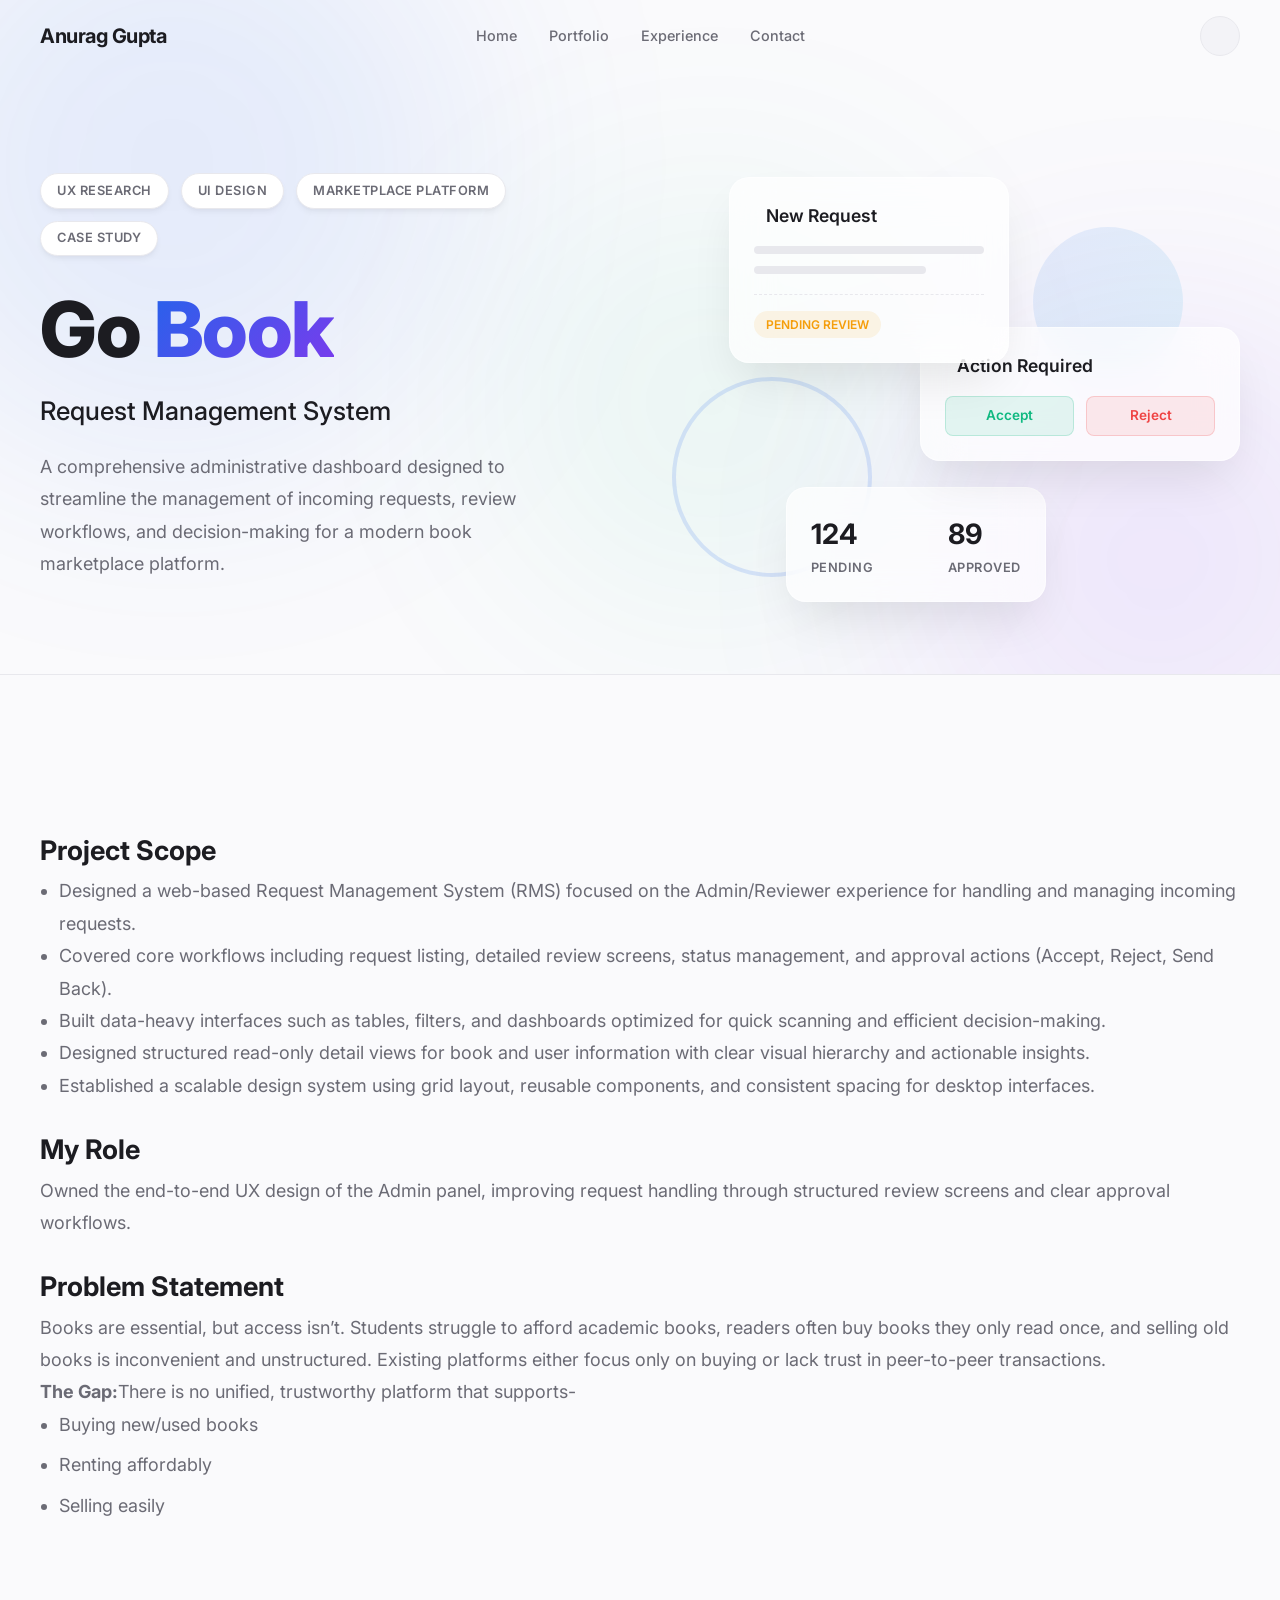
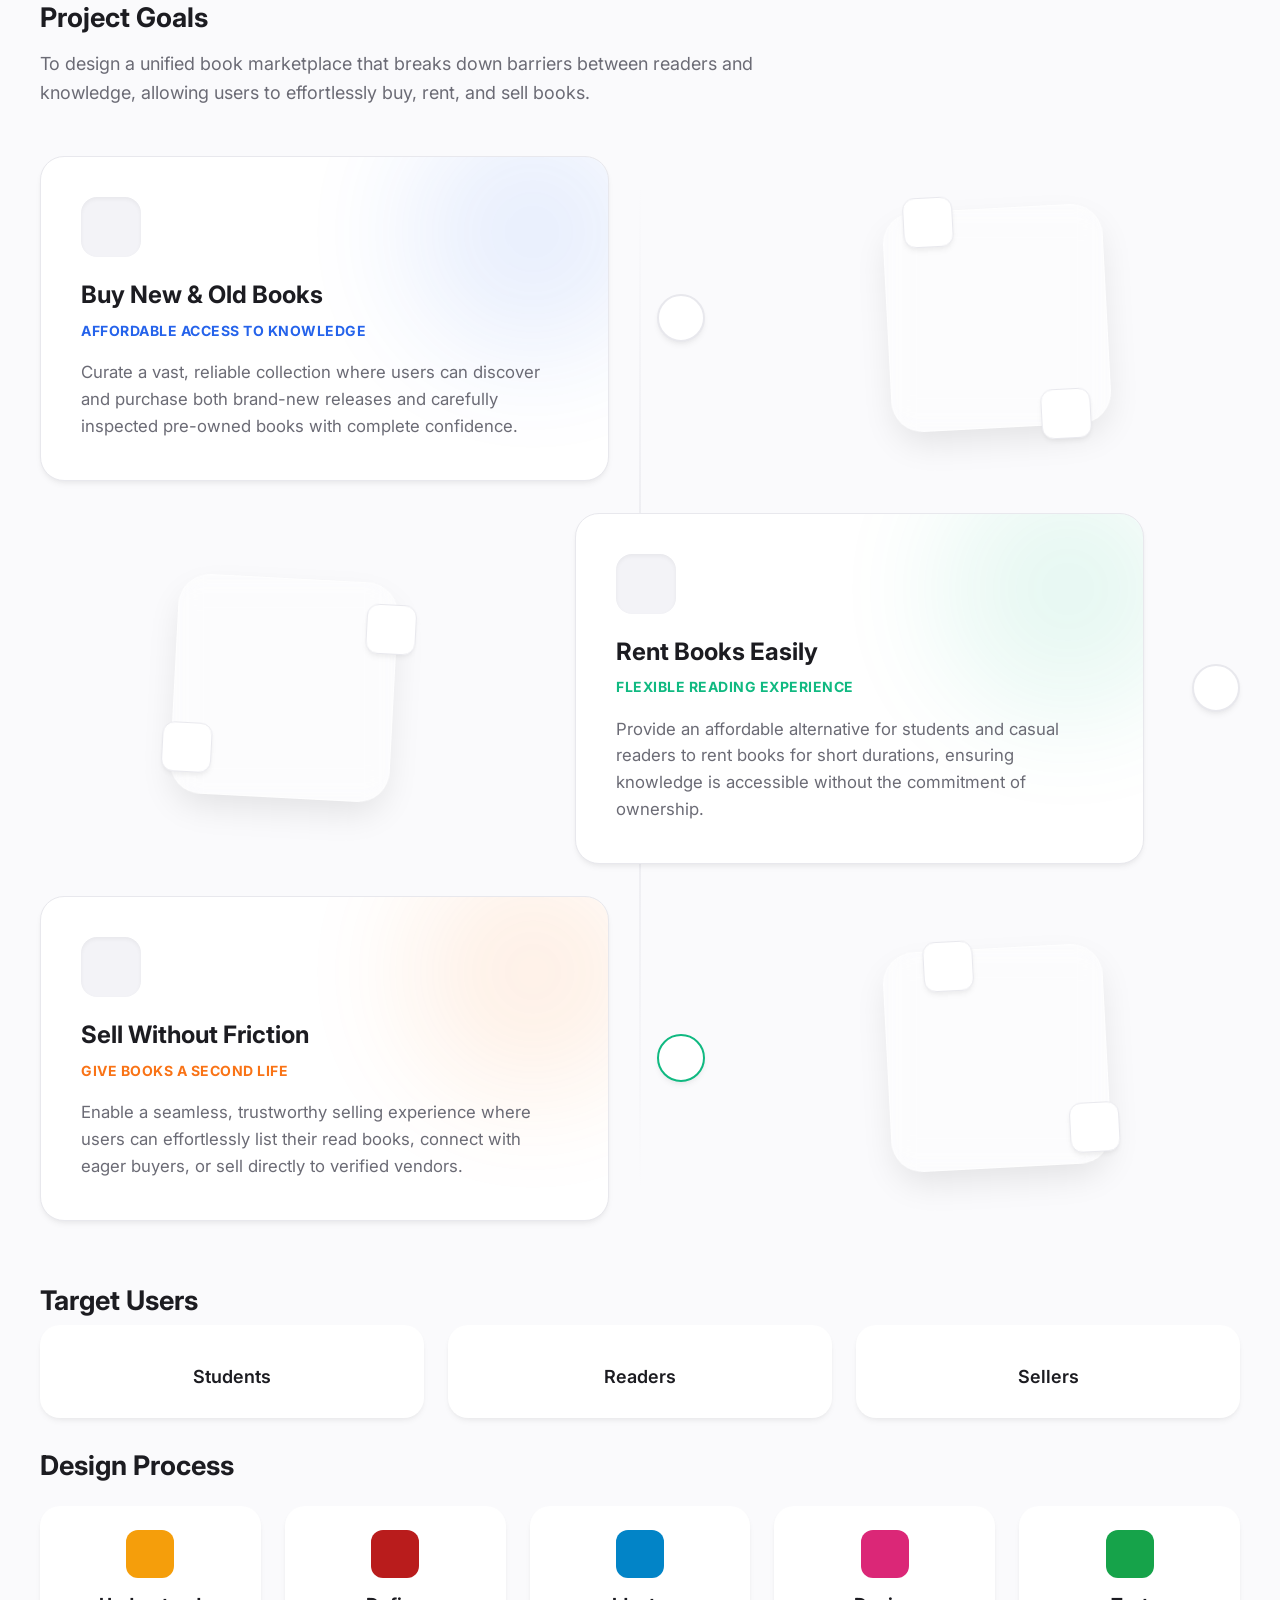
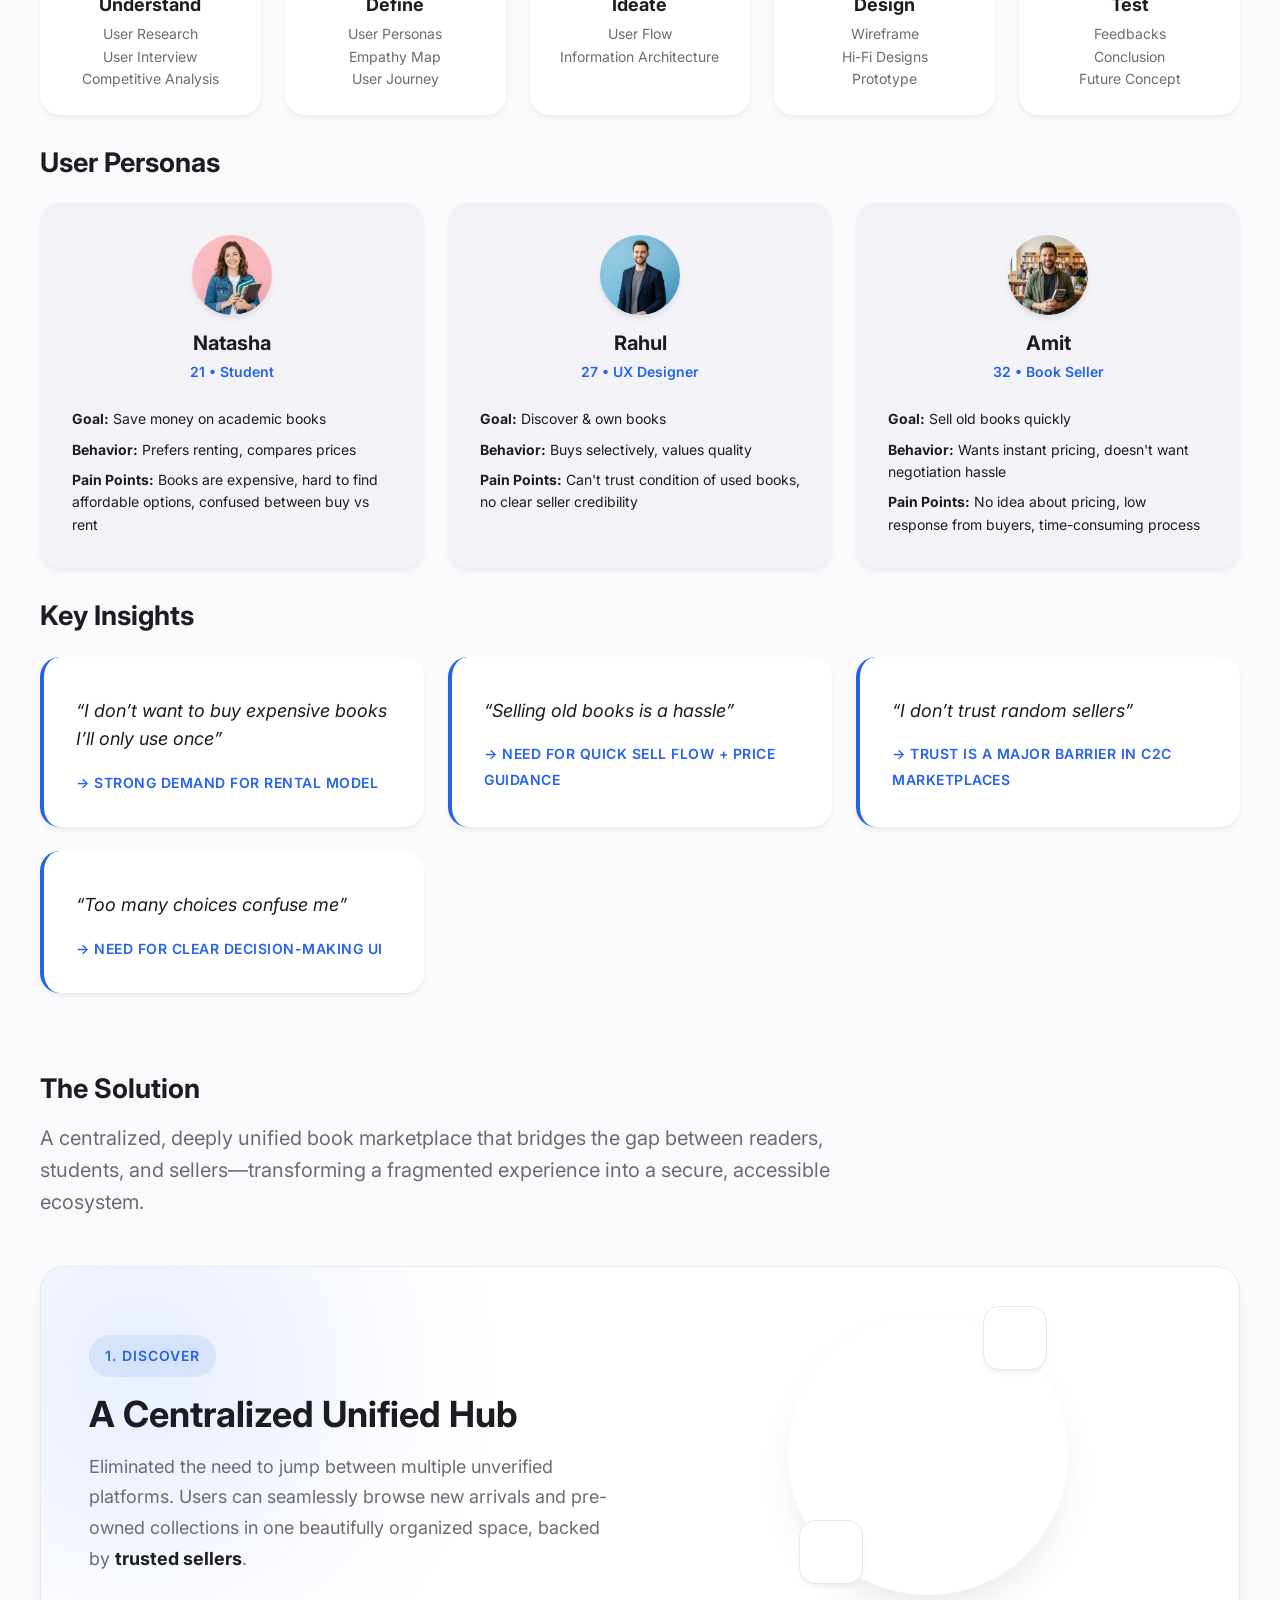
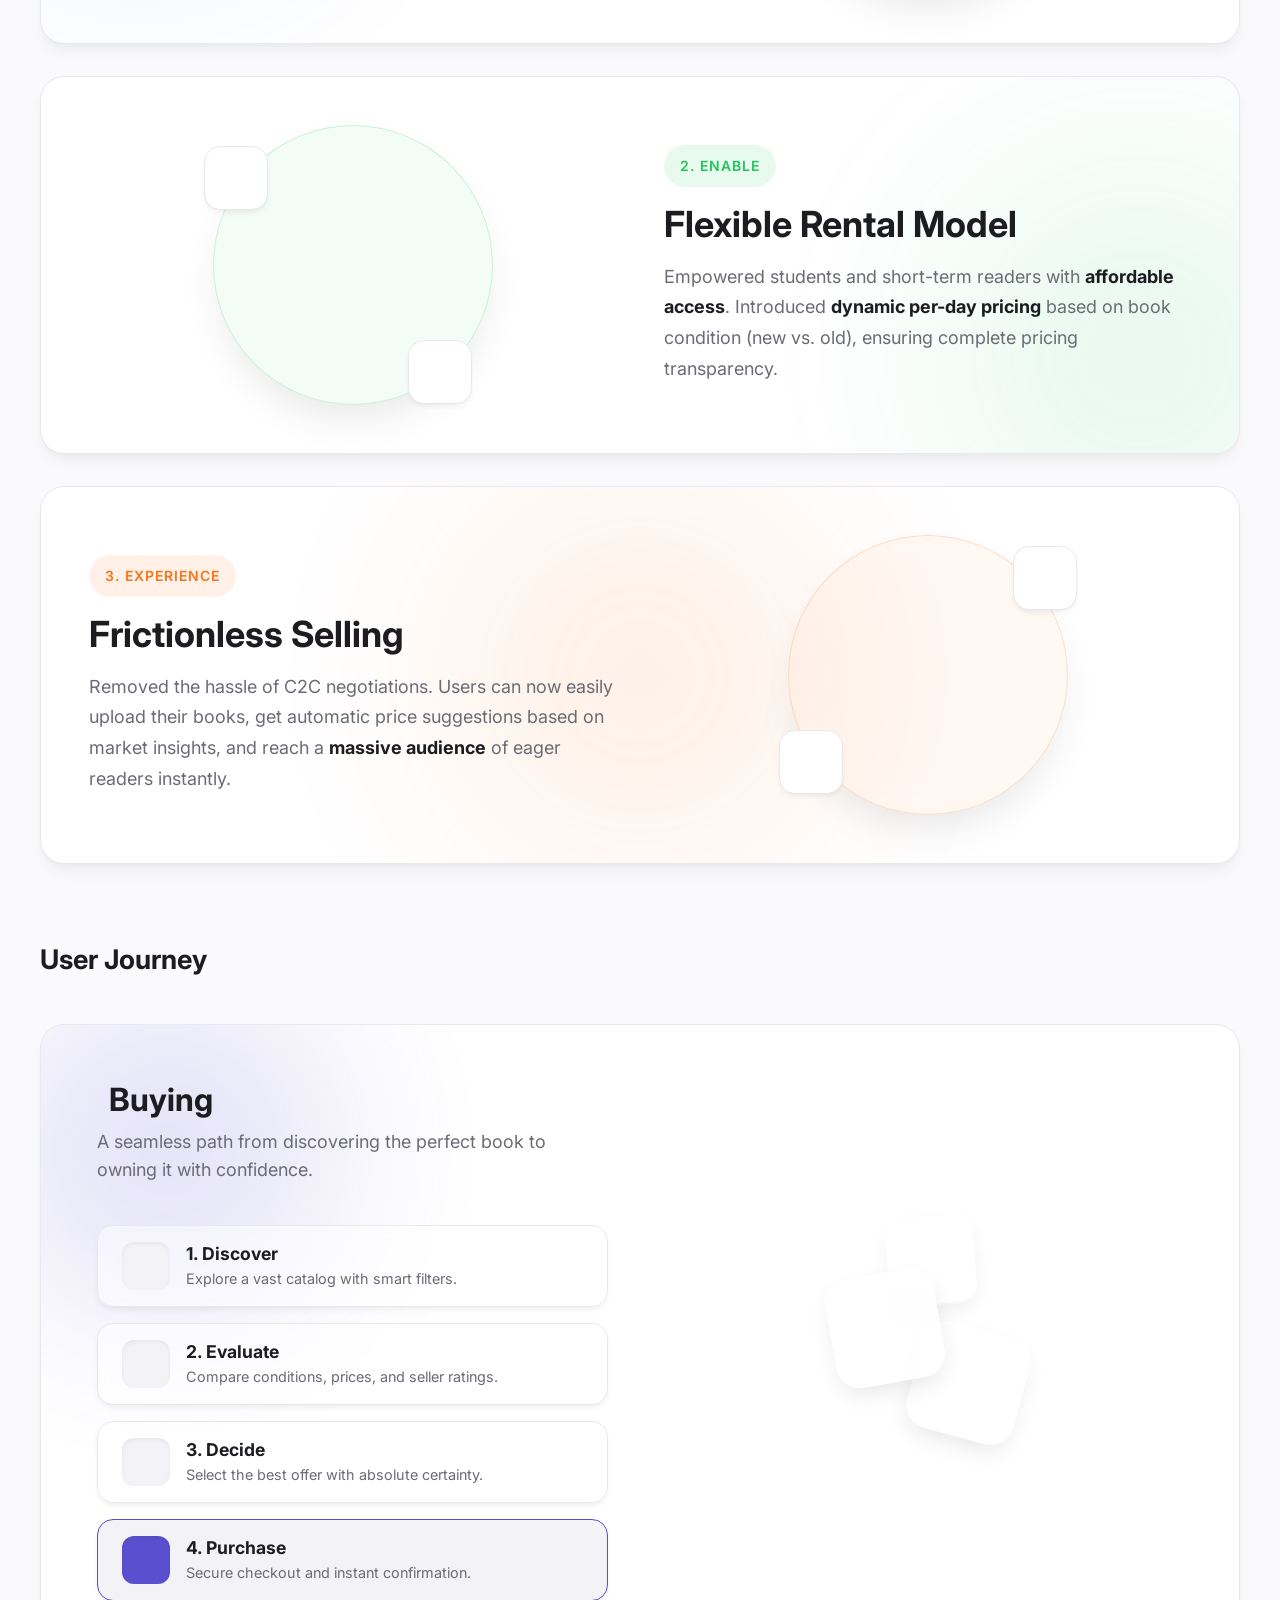
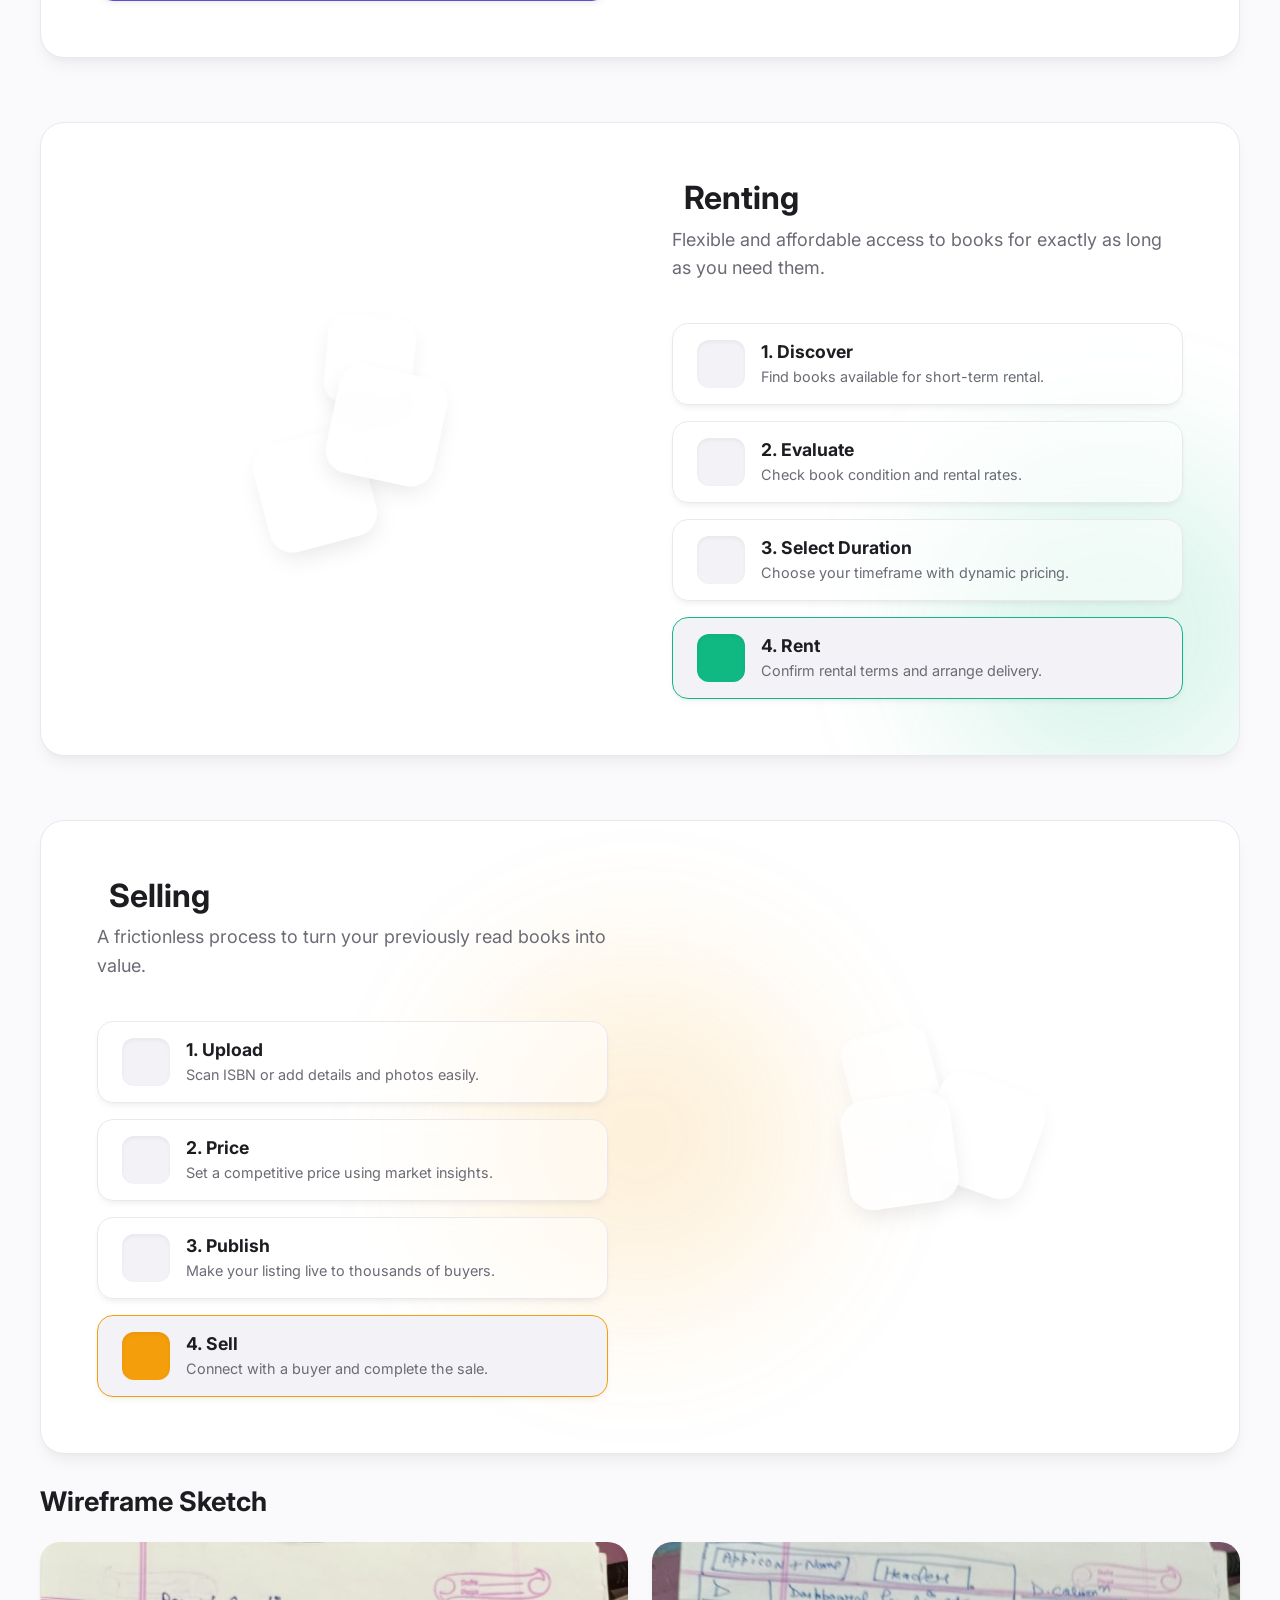
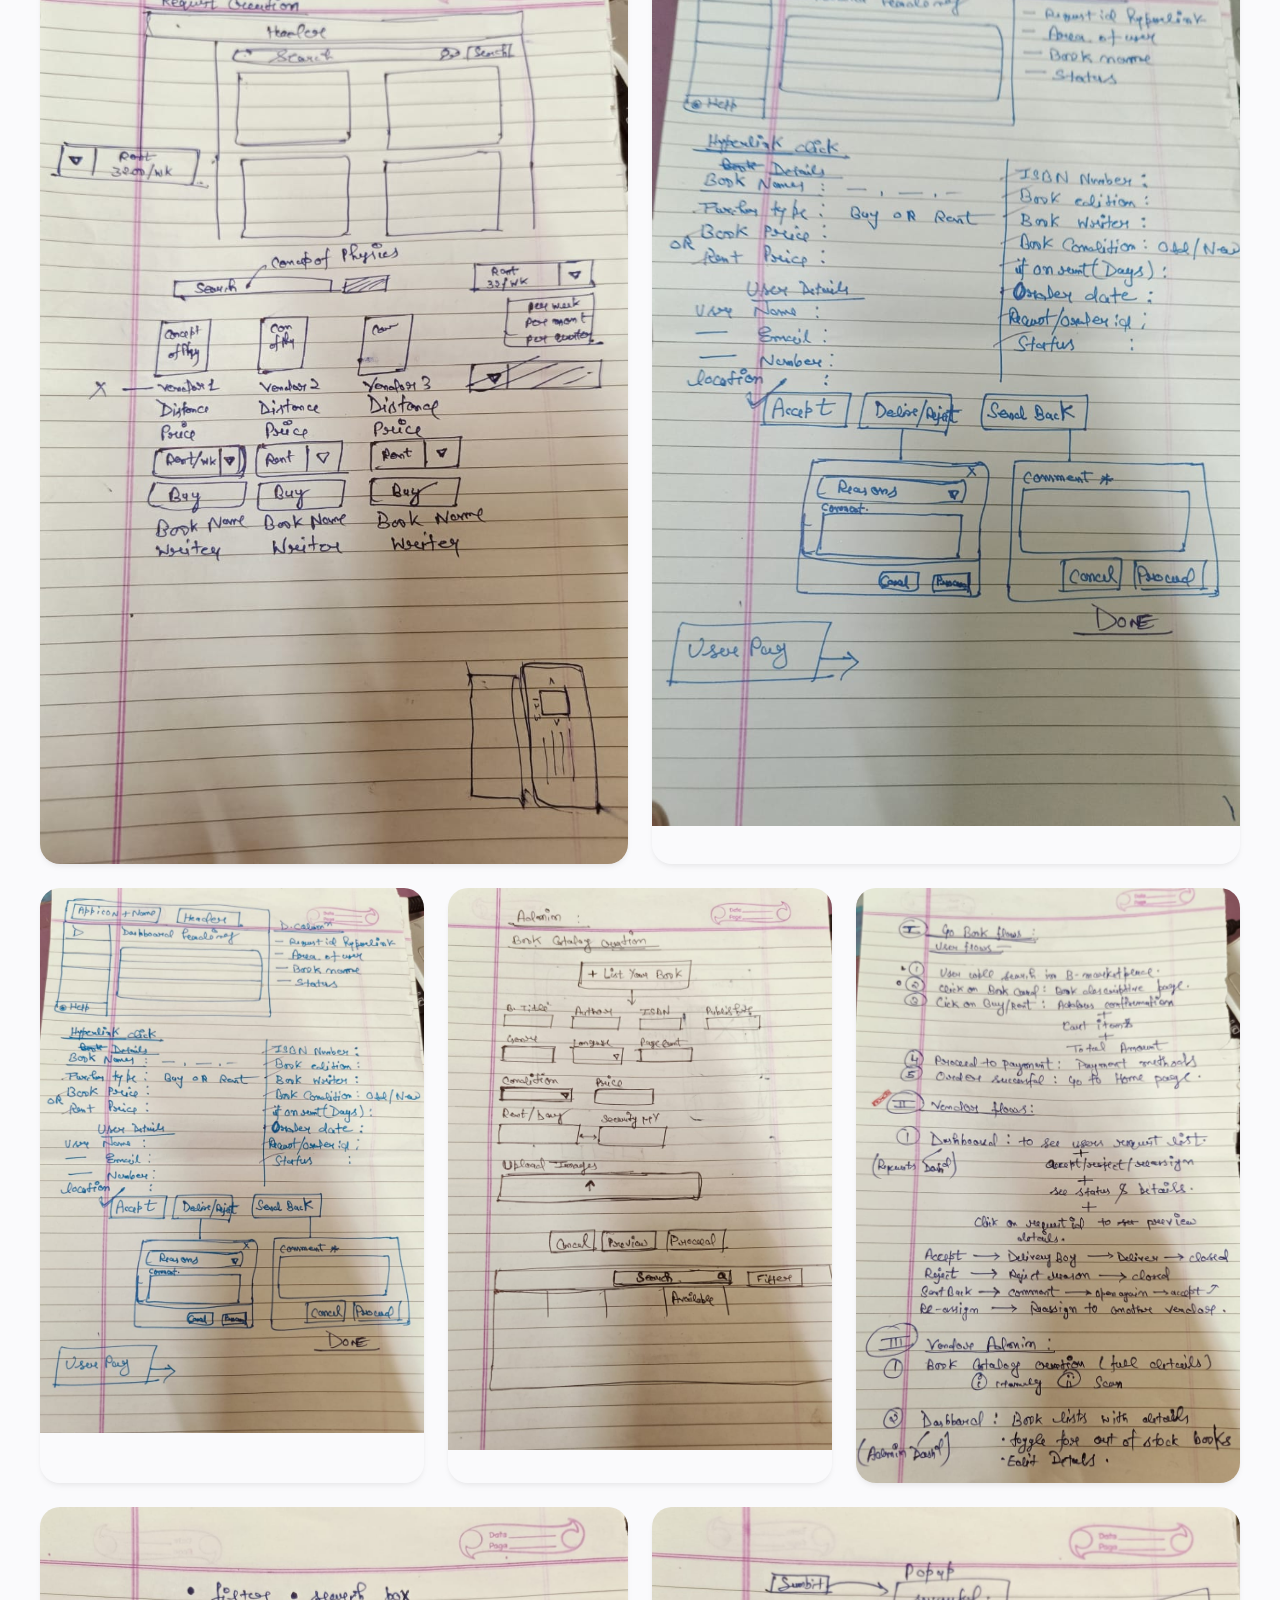
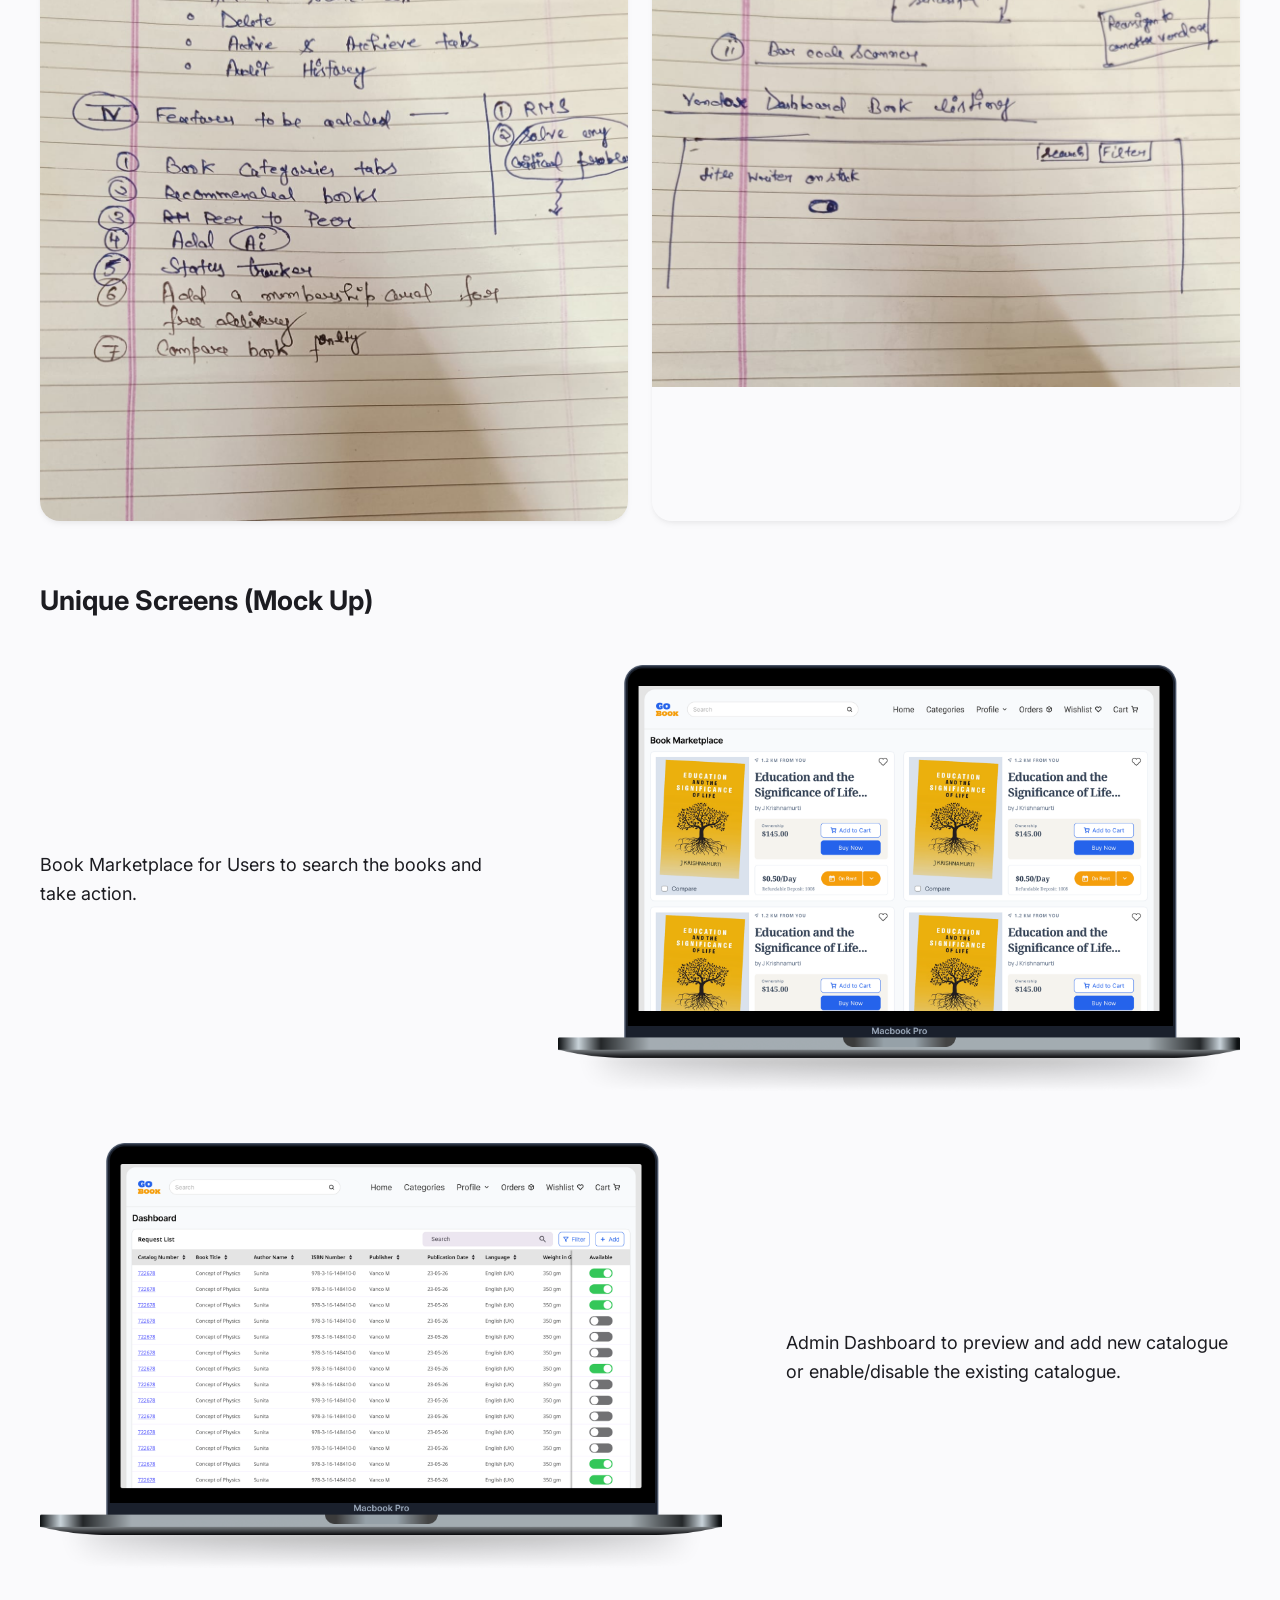
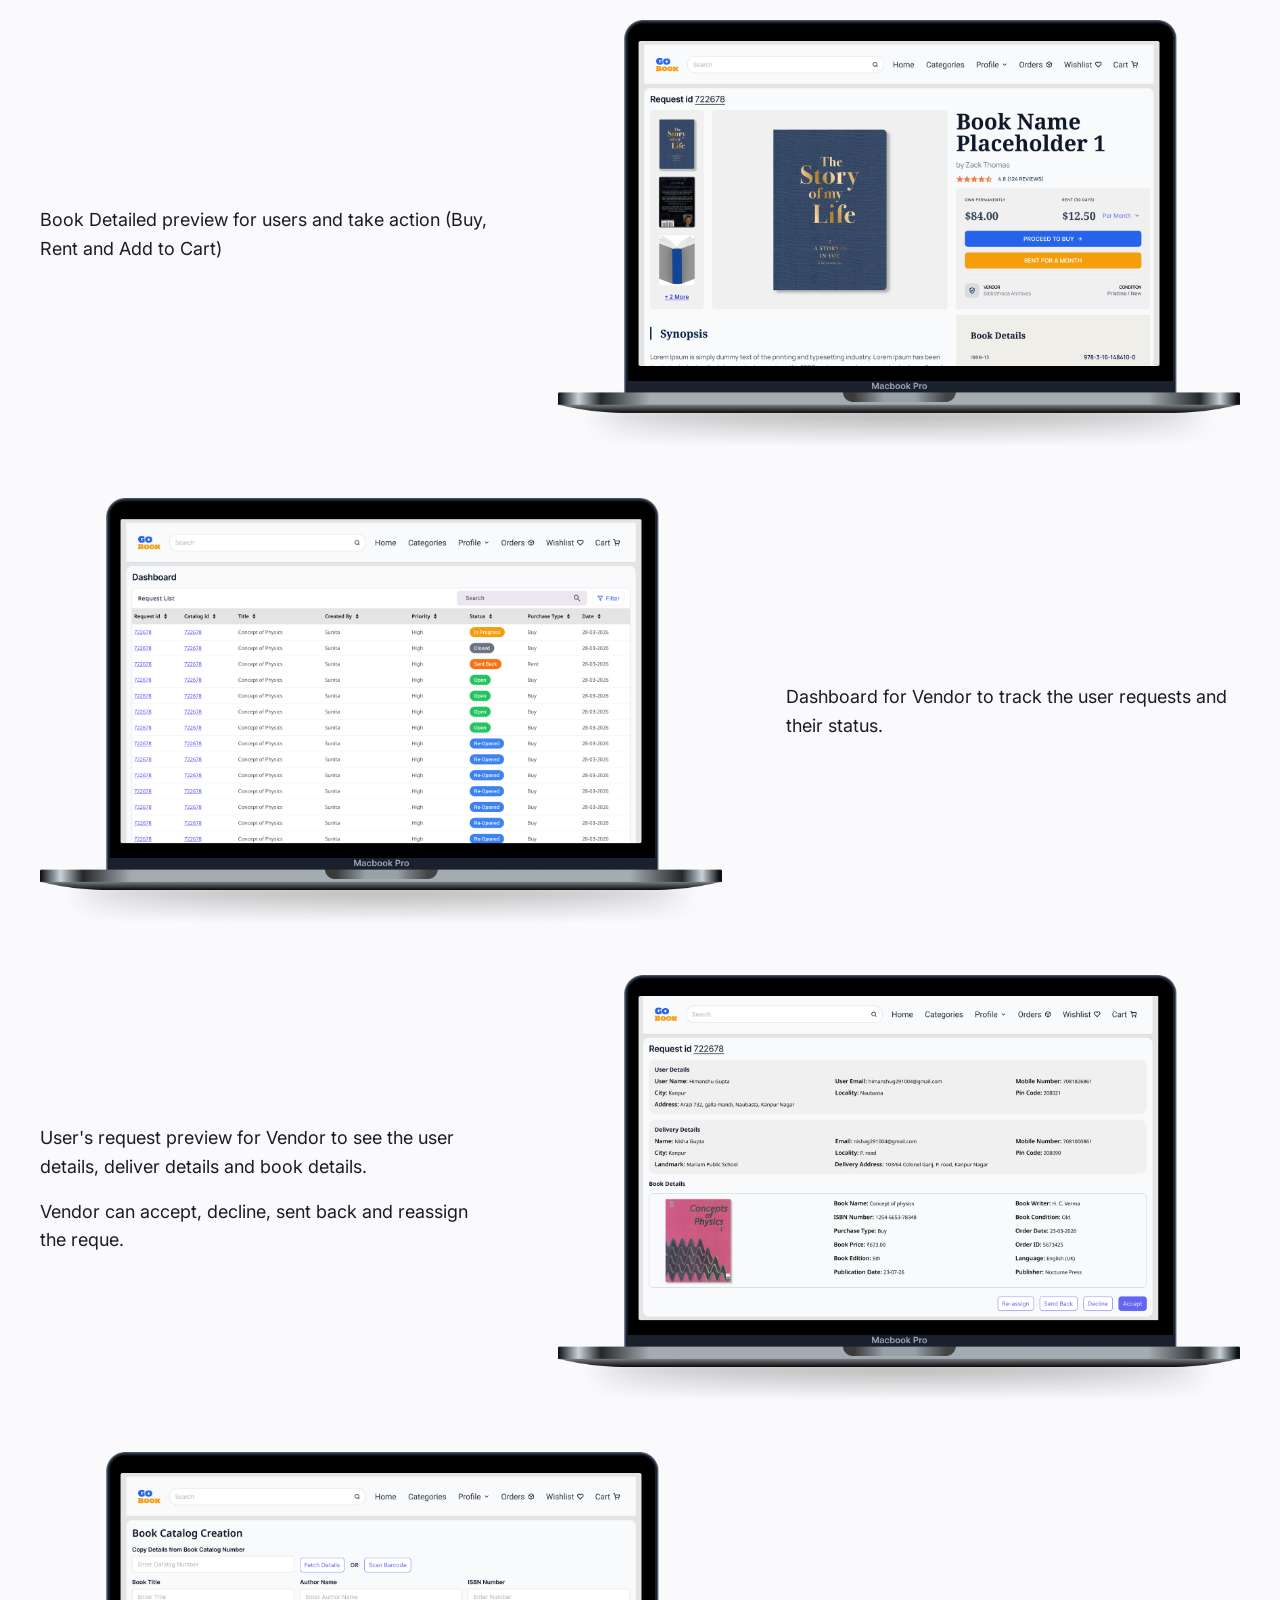
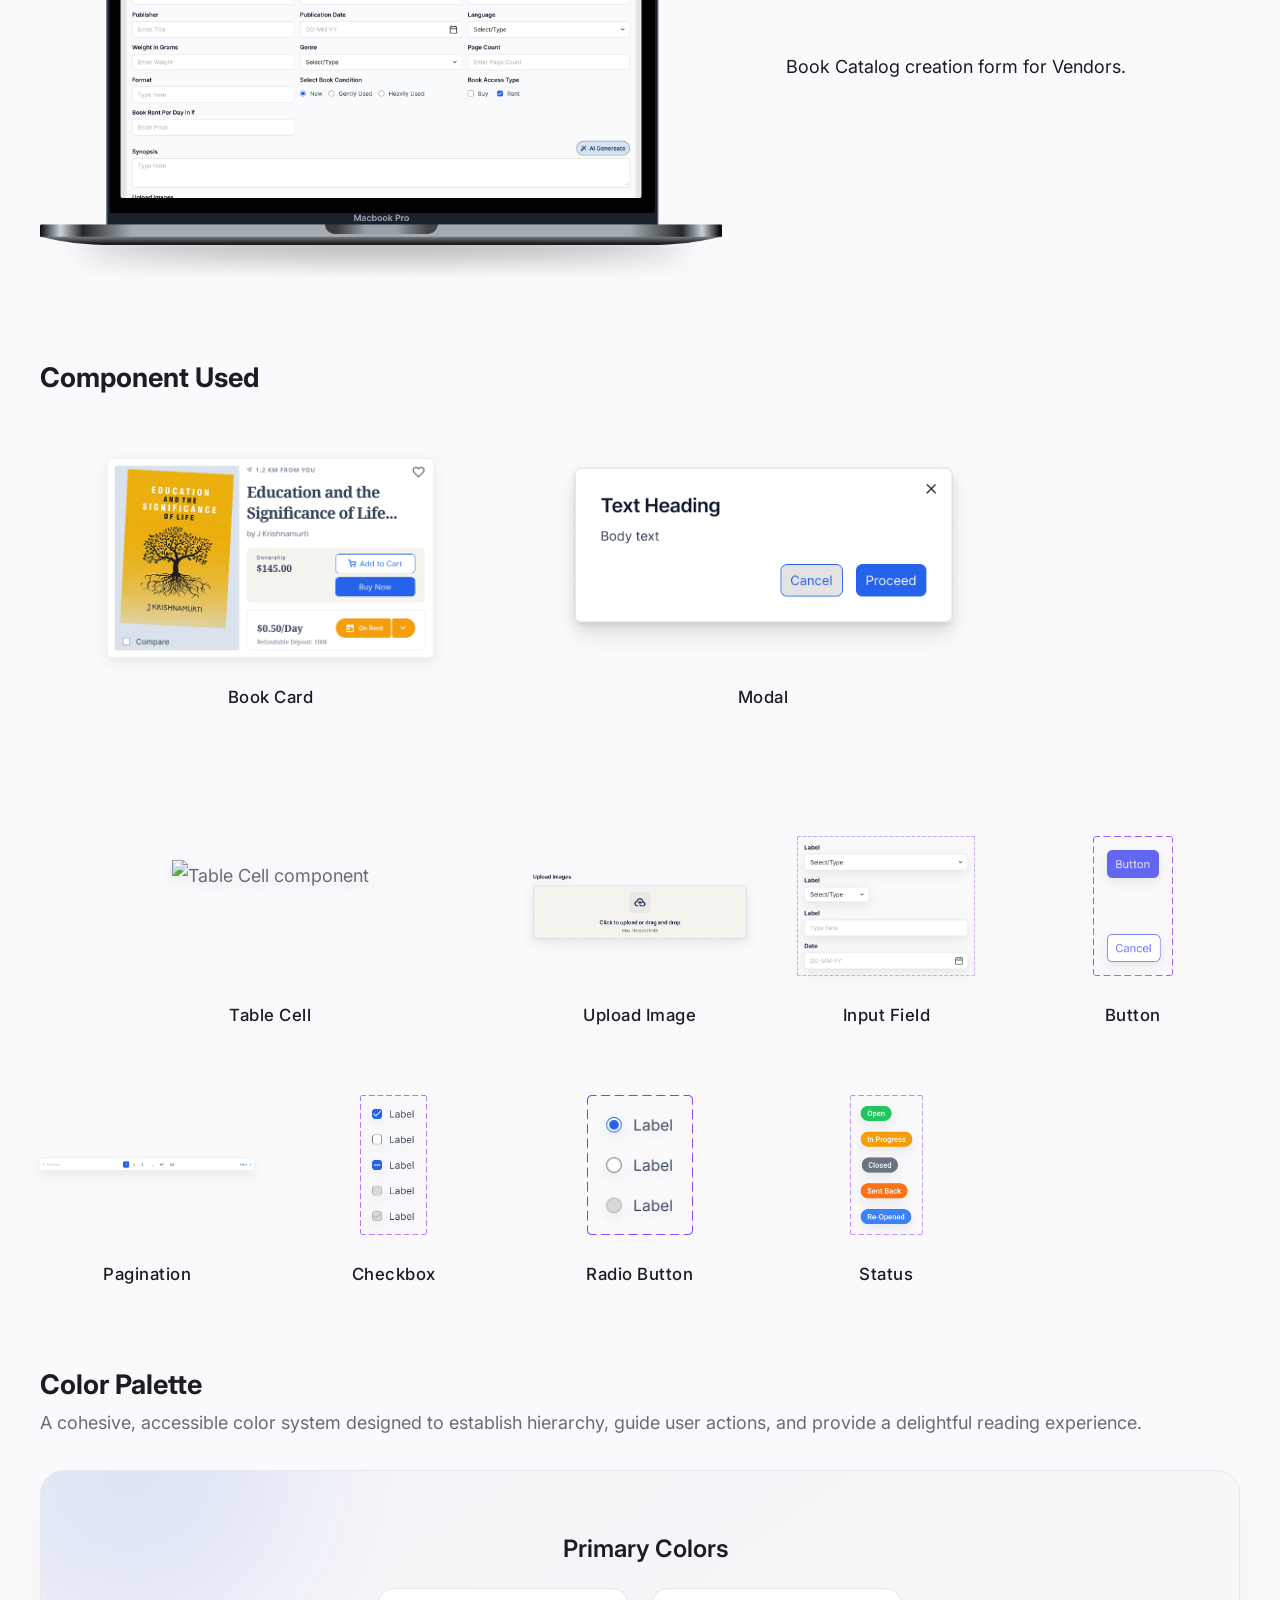
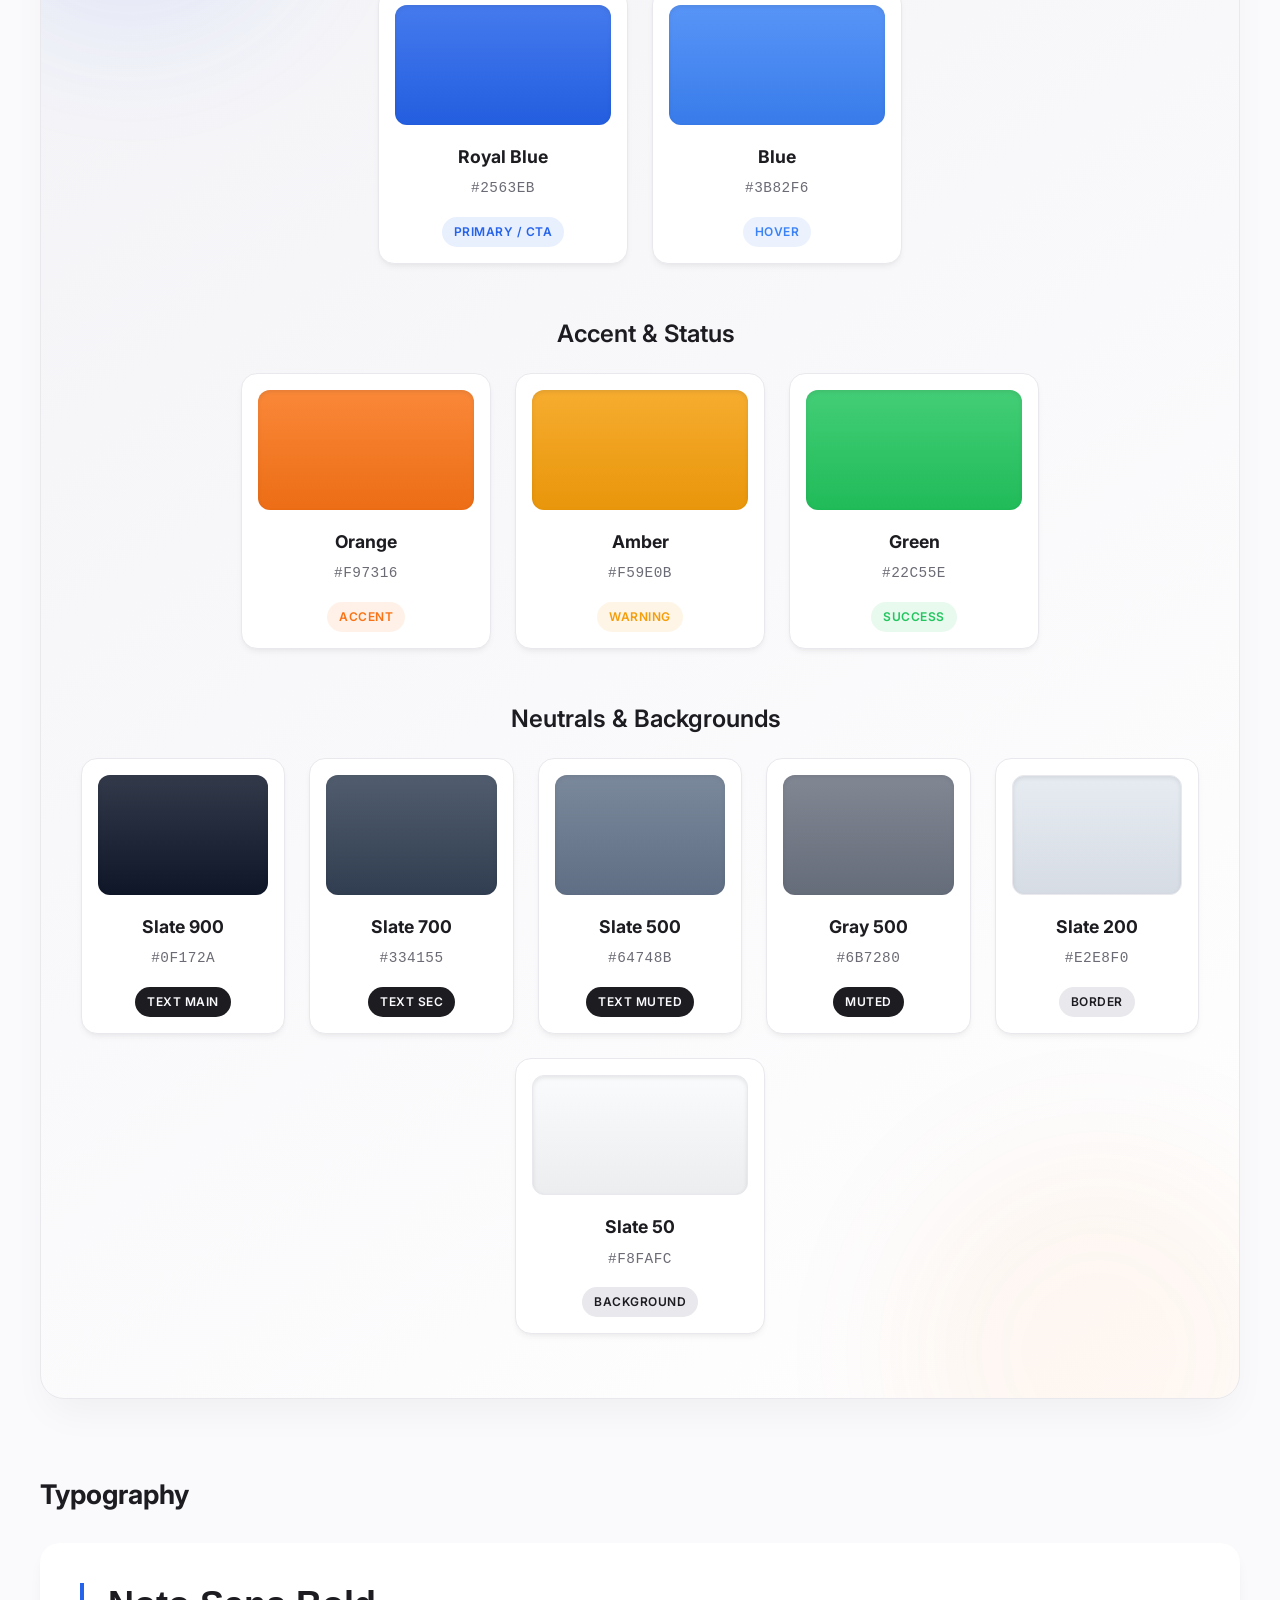
==== commit 82be3c6c: "Redesign GeM hero section, update Go Book thumbnail, and track images" ====
--- a/go-book.html
+++ b/go-book.html
@@ -9,181 +9,400 @@
     <link href="https://fonts.googleapis.com/css2?family=Inter:wght@300;400;500;600;700&display=swap" rel="stylesheet">
     <script src="https://unpkg.com/@phosphor-icons/web"></script>
     <style>
-        /* Immersive Hero Styles */
-        .hero-immersive {
+        /* Premium Hero Section */
+        .premium-hero {
             position: relative;
-            min-height: 100vh;
-            display: flex;
-            align-items: center;
-            padding-top: 80px;
-            padding-bottom: 80px;
+            width: 100%;
+            min-height: 75vh;
+            background-color: var(--clr-bg);
+            border-bottom: 1px solid var(--clr-border);
+            padding-top: 80px; /* Space for the navbar */
             overflow: hidden;
-            text-align: left;
-            background-color: var(--clr-bg);
-            margin-top: -80px; /* Offset for fixed navbar */
-        }
-
-        .hero-bg-container {
+            display: flex;
+            align-items: center;
+            justify-content: center;
+        }
+
+        /* Abstract Background Effects */
+        .hero-bg-layer {
             position: absolute;
-            top: 0; left: 0; width: 100%; height: 100%;
-            z-index: 0; overflow: hidden;
-        }
-
-        .hero-bg-image {
+            top: 0;
+            left: 0;
+            width: 100%;
+            height: 100%;
+            overflow: hidden;
+            z-index: 0;
+            pointer-events: none;
+        }
+
+        .ambient-glow {
             position: absolute;
-            top: -5%; left: -5%; width: 110%; height: 110%;
-            background-image: url('GeminiBook.png');
-            background-size: cover;
-            background-position: center;
-            background-repeat: no-repeat;
-            filter: blur(10px) brightness(0.9);
-            animation: subtleParallax 20s infinite alternate ease-in-out;
-            transform: scale(1.05);
-        }
-
-        [data-theme="dark"] .hero-bg-image {
-            filter: blur(10px) brightness(0.5);
-        }
-
-        @keyframes subtleParallax {
-            0% { transform: scale(1.05) translate(0, 0); }
-            100% { transform: scale(1.1) translate(-1%, -1%); }
-        }
-
-        .hero-bg-overlay {
+            border-radius: 50%;
+            filter: blur(120px);
+            opacity: 0.5;
+            animation: float-glow 15s infinite ease-in-out alternate;
+        }
+
+        .glow-1 { top: -20%; left: -10%; width: 600px; height: 600px; background: rgba(37, 99, 235, 0.2); animation-delay: 0s; }
+        .glow-2 { bottom: -20%; right: -10%; width: 500px; height: 500px; background: rgba(124, 58, 237, 0.2); animation-delay: -5s; }
+        .glow-3 { top: 30%; left: 40%; width: 400px; height: 400px; background: rgba(16, 185, 129, 0.15); animation-delay: -10s; }
+
+        @keyframes float-glow {
+            0% { transform: translate(0, 0) scale(1); }
+            100% { transform: translate(40px, 40px) scale(1.1); }
+        }
+
+        [data-theme="dark"] .ambient-glow {
+            opacity: 0.3;
+        }
+
+        .hero-top-nav {
             position: absolute;
-            top: 0; left: 0; width: 100%; height: 100%;
-            background: linear-gradient(
-                to bottom,
-                rgba(250, 250, 252, 0.4) 0%,
-                rgba(250, 250, 252, 0.85) 60%,
-                var(--clr-bg) 100%
-            );
+            top: 100px;
+            left: 2rem;
+            z-index: 10;
+        }
+        
+        .hero-top-nav .back-link {
+            background: rgba(255, 255, 255, 0.85);
+            color: var(--clr-text-main);
+            padding: 0.75rem 1.5rem;
+            border-radius: 99px;
+            backdrop-filter: blur(12px);
+            border: 1px solid var(--clr-border);
+            box-shadow: var(--shadow-sm);
+            transition: all 0.3s ease;
+            display: inline-flex;
+            align-items: center;
+            gap: 0.5rem;
+            font-weight: 600;
+            font-size: 0.9rem;
+        }
+        
+        [data-theme="dark"] .hero-top-nav .back-link {
+            background: rgba(30, 30, 35, 0.85);
+            color: #fff;
+            border-color: rgba(255, 255, 255, 0.1);
+        }
+
+        .hero-top-nav .back-link:hover {
+            transform: translateX(-5px);
+            background: var(--clr-primary);
+            color: #fff;
+            border-color: var(--clr-primary);
+            box-shadow: var(--shadow-md);
+        }
+
+        /* Hero Container Layout */
+        .hero-container {
+            position: relative;
             z-index: 1;
-        }
-
-        [data-theme="dark"] .hero-bg-overlay {
-            background: linear-gradient(
-                to bottom,
-                rgba(18, 18, 18, 0.4) 0%,
-                rgba(18, 18, 18, 0.8) 60%,
-                var(--clr-bg) 100%
-            );
-        }
-
-        .hero-ambient-glow {
+            display: grid;
+            grid-template-columns: 1fr 1fr;
+            gap: 4rem;
+            align-items: center;
+            padding: 2rem 0;
+            width: 100%;
+        }
+
+        .hero-content {
+            display: flex;
+            flex-direction: column;
+            gap: 1.5rem;
+        }
+
+        /* Metadata Chips */
+        .meta-chips {
+            display: flex;
+            flex-wrap: wrap;
+            gap: 0.75rem;
+            margin-bottom: 0.5rem;
+        }
+
+        .chip {
+            background: var(--clr-surface);
+            border: 1px solid var(--clr-border);
+            padding: 0.4rem 1rem;
+            border-radius: 99px;
+            font-size: 0.8rem;
+            font-weight: 600;
+            color: var(--clr-text-muted);
+            text-transform: uppercase;
+            letter-spacing: 0.5px;
+            box-shadow: var(--shadow-sm);
+            backdrop-filter: blur(8px);
+        }
+        
+        [data-theme="dark"] .chip {
+            background: rgba(255, 255, 255, 0.05);
+            border-color: rgba(255, 255, 255, 0.1);
+        }
+
+        /* Typography */
+        .hero-title {
+            font-size: clamp(3.5rem, 6vw, 5rem);
+            font-weight: 800;
+            line-height: 1.1;
+            letter-spacing: -1.5px;
+            color: var(--clr-text-main);
+            margin: 0;
+        }
+
+        .highlight-text {
+            background: linear-gradient(135deg, #2563EB, #7C3AED);
+            -webkit-background-clip: text;
+            -webkit-text-fill-color: transparent;
+            background-clip: text;
+        }
+        
+        [data-theme="dark"] .highlight-text {
+            background: linear-gradient(135deg, #60A5FA, #A78BFA);
+            -webkit-background-clip: text;
+            -webkit-text-fill-color: transparent;
+            background-clip: text;
+        }
+
+        .hero-subtitle {
+            font-size: clamp(1.25rem, 2vw, 1.75rem);
+            font-weight: 500;
+            color: var(--clr-text-main);
+            margin: 0;
+            opacity: 0.9;
+        }
+
+        .hero-description {
+            font-size: 1.125rem;
+            line-height: 1.8;
+            color: var(--clr-text-muted);
+            max-width: 90%;
+            margin: 0;
+        }
+
+        /* Visuals / Floating Elements */
+        .hero-visuals {
+            position: relative;
+            height: 500px;
+            width: 100%;
+            perspective: 1000px;
+        }
+
+        .floating-card {
             position: absolute;
-            top: 30%; left: 50%; transform: translate(-50%, -50%);
-            width: 80vw; height: 60vh;
-            background: radial-gradient(circle, rgba(37, 99, 235, 0.15) 0%, rgba(249, 115, 22, 0.05) 50%, transparent 70%);
-            filter: blur(60px); z-index: 1; border-radius: 50%;
-            animation: pulseGlow 8s infinite alternate;
-        }
-
-        [data-theme="dark"] .hero-ambient-glow {
-            background: radial-gradient(circle, rgba(37, 99, 235, 0.2) 0%, rgba(249, 115, 22, 0.1) 50%, transparent 70%);
-        }
-
-        @keyframes pulseGlow {
-            0% { opacity: 0.5; transform: translate(-50%, -50%) scale(1); }
-            100% { opacity: 1; transform: translate(-50%, -50%) scale(1.1); }
-        }
-
-        .hero-content-wrapper {
-            position: relative; z-index: 2; width: 100%; display: flex; flex-direction: column; gap: 2rem; padding-top: 60px;
-        }
-
-        .hero-nav { margin-bottom: 1rem; }
-
-        .back-link-immersive {
+            background: rgba(255, 255, 255, 0.7);
+            backdrop-filter: blur(20px);
+            -webkit-backdrop-filter: blur(20px);
+            border: 1px solid rgba(255, 255, 255, 0.5);
+            border-radius: 20px;
+            padding: 1.5rem;
+            box-shadow: 0 25px 50px -12px rgba(0, 0, 0, 0.1);
+            transition: transform 0.4s cubic-bezier(0.4, 0, 0.2, 1);
+        }
+
+        [data-theme="dark"] .floating-card {
+            background: rgba(30, 30, 35, 0.6);
+            border: 1px solid rgba(255, 255, 255, 0.1);
+            box-shadow: 0 25px 50px -12px rgba(0, 0, 0, 0.3);
+        }
+
+        .floating-card:hover {
+            transform: translateY(-10px) scale(1.02) !important;
+            box-shadow: 0 35px 60px -15px rgba(0, 0, 0, 0.15);
+            z-index: 10;
+        }
+
+        .card-1 {
+            top: 10%;
+            left: 10%;
+            width: 280px;
+            animation: float-panel 7s infinite ease-in-out alternate;
+            z-index: 3;
+        }
+
+        .card-2 {
+            top: 40%;
+            right: 0%;
+            width: 320px;
+            animation: float-panel 8s infinite ease-in-out alternate-reverse;
+            z-index: 2;
+        }
+
+        .card-3 {
+            bottom: 5%;
+            left: 20%;
+            width: 260px;
+            animation: float-panel 6s infinite ease-in-out alternate;
+            animation-delay: -3s;
+            z-index: 1;
+        }
+
+        /* Card Internals */
+        .card-header {
+            display: flex;
+            align-items: center;
+            gap: 0.75rem;
+            font-weight: 600;
+            margin-bottom: 1rem;
+            font-size: 1.1rem;
             color: var(--clr-text-main);
-            background: rgba(255, 255, 255, 0.6);
-            backdrop-filter: blur(12px); -webkit-backdrop-filter: blur(12px);
-            padding: 0.5rem 1.25rem; border-radius: 99px;
-            border: 1px solid rgba(0, 0, 0, 0.1);
-            display: inline-flex; align-items: center; gap: 0.5rem; font-weight: 600;
-            transition: all 0.3s ease;
+        }
+
+        .card-line {
+            height: 8px;
+            background: var(--clr-border);
+            border-radius: 4px;
+            margin-bottom: 0.75rem;
+        }
+
+        .w-full { width: 100%; }
+        .w-3\/4 { width: 75%; }
+
+        .card-footer {
+            margin-top: 1.25rem;
+            padding-top: 1rem;
+            border-top: 1px dashed var(--clr-border);
+        }
+
+        .status-badge {
+            display: inline-block;
+            padding: 0.25rem 0.75rem;
+            border-radius: 99px;
+            font-size: 0.75rem;
+            font-weight: 600;
+            text-transform: uppercase;
         }
         
-        .back-link-immersive:hover {
-            background: rgba(255, 255, 255, 0.9);
-            color: var(--clr-primary);
-            transform: translateX(-5px);
-        }
-
-        [data-theme="dark"] .back-link-immersive {
-            color: rgba(255, 255, 255, 0.9);
-            background: rgba(30, 30, 30, 0.4);
-            border-color: rgba(255, 255, 255, 0.1);
-        }
-        
-        [data-theme="dark"] .back-link-immersive:hover {
-            background: rgba(255, 255, 255, 0.2);
-            color: #fff;
-        }
-
-        .hero-main-content { max-width: 800px; }
-
-        .hero-badge {
-            display: inline-block; padding: 0.4rem 1rem;
-            background: rgba(37, 99, 235, 0.1); border: 1px solid rgba(37, 99, 235, 0.2);
-            color: #2563EB; border-radius: 99px; font-size: 0.875rem; font-weight: 600;
-            letter-spacing: 1px; text-transform: uppercase; margin-bottom: 1.5rem; backdrop-filter: blur(4px);
-        }
-
-        [data-theme="dark"] .hero-badge {
-            background: rgba(37, 99, 235, 0.2); border-color: rgba(37, 99, 235, 0.3); color: #93C5FD;
-        }
-
-        .hero-title {
-            font-size: clamp(3.5rem, 6vw, 5.5rem); font-weight: 800; line-height: 1.1; margin-bottom: 1.5rem;
-            color: var(--clr-text-main); letter-spacing: -1.5px;
-        }
-
-        [data-theme="dark"] .hero-title {
-            color: #ffffff; text-shadow: 0 10px 30px rgba(0,0,0,0.5);
-        }
-
-        .hero-description {
-            font-size: clamp(1.125rem, 2vw, 1.35rem); line-height: 1.6; color: var(--clr-text-muted); margin-bottom: 3rem; max-width: 600px;
-        }
-
-        [data-theme="dark"] .hero-description {
-            color: rgba(255, 255, 255, 0.85); text-shadow: 0 4px 12px rgba(0,0,0,0.3);
-        }
-
-        .hero-meta {
-            display: flex; flex-wrap: wrap; gap: 3rem; margin-bottom: 3.5rem; padding-top: 2rem; border-top: 1px solid rgba(0, 0, 0, 0.1);
-        }
-
-        [data-theme="dark"] .hero-meta { border-top-color: rgba(255, 255, 255, 0.15); }
-
-        .meta-item { display: flex; flex-direction: column; gap: 0.5rem; }
-
-        .meta-label { font-size: 0.875rem; color: var(--clr-text-muted); text-transform: uppercase; letter-spacing: 1px; font-weight: 600; }
-
-        [data-theme="dark"] .meta-label { color: rgba(255, 255, 255, 0.6); }
-
-        .meta-value { font-size: 1.125rem; color: var(--clr-text-main); font-weight: 500; }
-
-        [data-theme="dark"] .meta-value { color: #ffffff; }
-
-        .hero-actions { display: flex; gap: 1.5rem; flex-wrap: wrap; }
-
-        .btn-glow { box-shadow: 0 10px 25px -5px rgba(37, 99, 235, 0.4); }
-        .btn-glow:hover { box-shadow: 0 15px 35px -5px rgba(37, 99, 235, 0.5); }
-
-        .hero-bottom-fade {
-            position: absolute; bottom: 0; left: 0; width: 100%; height: 150px;
-            background: linear-gradient(to top, var(--clr-bg) 0%, transparent 100%); z-index: 1; pointer-events: none;
+        .status-badge.pending {
+            background: rgba(245, 158, 11, 0.1);
+            color: #F59E0B;
+        }
+
+        .card-flex {
+            display: flex;
+            gap: 0.75rem;
+            margin-top: 1rem;
+        }
+
+        .action-btn {
+            flex: 1;
+            padding: 0.5rem;
+            text-align: center;
+            border-radius: 8px;
+            font-size: 0.85rem;
+            font-weight: 600;
+            cursor: pointer;
+            transition: all 0.2s ease;
+        }
+
+        .action-btn.accept {
+            background: rgba(16, 185, 129, 0.1);
+            color: #10B981;
+            border: 1px solid rgba(16, 185, 129, 0.2);
+        }
+        .action-btn.accept:hover { background: #10B981; color: white; }
+
+        .action-btn.reject {
+            background: rgba(239, 68, 68, 0.1);
+            color: #EF4444;
+            border: 1px solid rgba(239, 68, 68, 0.2);
+        }
+        .action-btn.reject:hover { background: #EF4444; color: white; }
+
+        .stats-row {
+            display: flex;
+            justify-content: space-between;
+        }
+
+        .stat {
+            display: flex;
+            flex-direction: column;
+            gap: 0.25rem;
+        }
+
+        .stat-val {
+            font-size: 1.75rem;
+            font-weight: 700;
+            color: var(--clr-text-main);
+        }
+
+        .stat-label {
+            font-size: 0.8rem;
+            color: var(--clr-text-muted);
+            text-transform: uppercase;
+            font-weight: 600;
+        }
+
+        /* Abstract Shapes */
+        .abstract-shape {
+            position: absolute;
+            background: linear-gradient(135deg, var(--clr-primary), #06B6D4);
+            opacity: 0.1;
+            z-index: 0;
+            border-radius: 50%;
+        }
+
+        .shape-circle {
+            width: 150px;
+            height: 150px;
+            top: 20%;
+            right: 10%;
+            animation: float-panel 10s infinite linear;
+        }
+
+        .shape-ring {
+            width: 200px;
+            height: 200px;
+            bottom: 10%;
+            left: 0;
+            border: 4px solid var(--clr-primary);
+            background: transparent;
+            opacity: 0.15;
+            animation: pulse 4s infinite;
+        }
+
+        @keyframes pulse {
+            0% { transform: scale(1); opacity: 0.15; }
+            50% { transform: scale(1.05); opacity: 0.25; }
+            100% { transform: scale(1); opacity: 0.15; }
+        }
+
+        /* Responsive Hero */
+        @media (max-width: 992px) {
+            .hero-container {
+                grid-template-columns: 1fr;
+                gap: 3rem;
+                padding: 1.5rem 0;
+                text-align: center;
+            }
+
+            .hero-content {
+                align-items: center;
+            }
+
+            .meta-chips {
+                justify-content: center;
+            }
+
+            .hero-description {
+                margin: 0 auto;
+            }
+
+            .hero-visuals {
+                height: 400px;
+                transform: scale(0.9);
+            }
+            
+            .hero-top-nav {
+                top: 80px;
+                left: 1rem;
+            }
         }
 
         @media (max-width: 768px) {
-            .hero-title { font-size: 2.75rem; }
-            .hero-meta { gap: 1.5rem; flex-direction: column; }
-            .hero-actions { flex-direction: column; width: 100%; }
-            .hero-actions .btn { width: 100%; }
-            .hero-immersive { min-height: auto; padding-top: 120px; padding-bottom: 60px; }
+            .hero-title { font-size: 3rem; }
+            .hero-visuals { transform: scale(0.7); height: 300px; margin-top: -2rem;}
+            .card-2 { right: -5%; }
+            .card-1 { left: 0%; }
+            .premium-hero { padding-top: 80px; min-height: auto; padding-bottom: 2rem; }
         }
 
         .project-content {
@@ -874,44 +1093,83 @@
     </header>
 
     <main>
-        <section class="project-hero hero-immersive">
-            <div class="hero-bg-container">
-                <div class="hero-bg-image"></div>
-                <div class="hero-bg-overlay"></div>
-                <div class="hero-ambient-glow"></div>
+        <section class="premium-hero">
+            <!-- Modern Frame-less Background Effects -->
+            <div class="hero-bg-layer">
+                <div class="ambient-glow glow-1"></div>
+                <div class="ambient-glow glow-2"></div>
+                <div class="ambient-glow glow-3"></div>
             </div>
-            
-            <div class="container fade-up hero-content-wrapper">
-                <div class="hero-nav">
-                    <a href="index.html#portfolio" class="back-link back-link-immersive"><i class="ph ph-arrow-left"></i> Back to Portfolio</a>
-                </div>
-                
-                <div class="hero-main-content">
-                    <div class="hero-badge">Case Study</div>
-                    <h1 class="hero-title">Go Book</h1>
-                    <p class="hero-description">A unified marketplace for buying, renting, and selling books with a seamless user experience.</p>
+
+            <!-- Back Navigation Removed -->
+
+            <div class="hero-container container">
+                <!-- Content Left -->
+                <div class="hero-content">
+                    <div class="meta-chips fade-up" style="animation-delay: 0.2s;">
+                        <span class="chip">UX Research</span>
+                        <span class="chip">UI Design</span>
+                        <span class="chip">Marketplace Platform</span>
+                        <span class="chip">Case Study</span>
+                    </div>
                     
-                    <div class="hero-meta">
-                        <div class="meta-item">
-                            <span class="meta-label">Role</span>
-                            <span class="meta-value">UX/UI Designer</span>
-                        </div>
-                        <div class="meta-item">
-                            <span class="meta-label">Duration</span>
-                            <span class="meta-value">4 Weeks</span>
-                        </div>
-                        <div class="meta-item">
-                            <span class="meta-label">Tools</span>
-                            <span class="meta-value">Figma, Miro, Notion</span>
-                        </div>
-                    </div>
+                    <h1 class="hero-title fade-up" style="animation-delay: 0.3s;">
+                        Go <span class="highlight-text">Book</span>
+                    </h1>
                     
-                    <div class="hero-actions">
-                        <a href="#project-details" class="btn btn-primary btn-glow">View Case Study</a>
-                    </div>
+                    <h2 class="hero-subtitle fade-up" style="animation-delay: 0.4s;">
+                        Request Management System
+                    </h2>
+                    
+                    <p class="hero-description fade-up" style="animation-delay: 0.5s;">
+                        A comprehensive administrative dashboard designed to streamline the management of incoming requests, review workflows, and decision-making for a modern book marketplace platform.
+                    </p>
+                </div>
+
+                <!-- Abstract Visuals Right -->
+                <div class="hero-visuals fade-up" style="animation-delay: 0.6s;">
+                    <!-- Floating UI Cards -->
+                    <div class="floating-card card-1">
+                        <div class="card-header">
+                            <i class="ph-fill ph-book-open" style="color: #60A5FA;"></i>
+                            <span>New Request</span>
+                        </div>
+                        <div class="card-line w-full"></div>
+                        <div class="card-line w-3/4"></div>
+                        <div class="card-footer">
+                            <span class="status-badge pending">Pending Review</span>
+                        </div>
+                    </div>
+                    
+                    <div class="floating-card card-2">
+                         <div class="card-header">
+                            <i class="ph-fill ph-check-circle" style="color: #34D399;"></i>
+                            <span>Action Required</span>
+                        </div>
+                        <div class="card-flex">
+                            <div class="action-btn accept">Accept</div>
+                            <div class="action-btn reject">Reject</div>
+                        </div>
+                    </div>
+
+                    <div class="floating-card card-3">
+                        <div class="stats-row">
+                            <div class="stat">
+                                <span class="stat-val">124</span>
+                                <span class="stat-label">Pending</span>
+                            </div>
+                            <div class="stat">
+                                <span class="stat-val">89</span>
+                                <span class="stat-label">Approved</span>
+                            </div>
+                        </div>
+                    </div>
+                    
+                    <!-- Abstract geometric elements -->
+                    <div class="abstract-shape shape-circle"></div>
+                    <div class="abstract-shape shape-ring"></div>
                 </div>
             </div>
-            <div class="hero-bottom-fade"></div>
         </section>
 
         <section class="section container">
@@ -1576,76 +1834,127 @@
                 </div>
 
                 <h2 style="margin-top: 5rem;">Component Used</h2>
-                <div style="display: grid; grid-template-columns: repeat(auto-fit, minmax(280px, 1fr)); gap: 3rem; margin-top: 2rem;">
-                    <div class="component-span-2" style="display: flex; flex-direction: column; align-items: center; gap: 0.75rem;">
-                        <span style="font-weight: 600; color: var(--clr-text-main); font-size: 1.25rem; background: var(--clr-surface-light); padding: 0.5rem 1.5rem; border-radius: 99px;">Book Card</span>
-                        <i class="ph-bold ph-arrow-down" style="color: var(--clr-primary); font-size: 1.5rem;"></i>
-                        <div style="background: var(--clr-surface); padding: 1.5rem; border-radius: var(--radius-lg); box-shadow: var(--shadow-md); width: 100%; display: flex; justify-content: center;">
-                            <img src="Book Card.png" alt="Book Card component" style="max-width: 100%; height: auto;">
-                        </div>
-                    </div>
-                    <div style="display: flex; flex-direction: column; align-items: center; gap: 0.75rem;">
-                        <span style="font-weight: 600; color: var(--clr-text-main); font-size: 1.25rem; background: var(--clr-surface-light); padding: 0.5rem 1.5rem; border-radius: 99px;">Button</span>
-                        <i class="ph-bold ph-arrow-down" style="color: var(--clr-primary); font-size: 1.5rem;"></i>
-                        <div style="background: var(--clr-surface); padding: 1.5rem; border-radius: var(--radius-lg); box-shadow: var(--shadow-md); width: 100%; display: flex; justify-content: center; align-items: center;">
-                            <img src="Button.png" alt="Button component" style="max-width: 100%; height: auto;">
-                        </div>
-                    </div>
-                    <div style="display: flex; flex-direction: column; align-items: center; gap: 0.75rem;">
-                        <span style="font-weight: 600; color: var(--clr-text-main); font-size: 1.25rem; background: var(--clr-surface-light); padding: 0.5rem 1.5rem; border-radius: 99px;">Checkbox</span>
-                        <i class="ph-bold ph-arrow-down" style="color: var(--clr-primary); font-size: 1.5rem;"></i>
-                        <div style="background: var(--clr-surface); padding: 1.5rem; border-radius: var(--radius-lg); box-shadow: var(--shadow-md); width: 100%; display: flex; justify-content: center; align-items: center;">
-                            <img src="Checkbox.png" alt="Checkbox component" style="max-width: 100%; height: auto;">
-                        </div>
-                    </div>
-                    <div style="display: flex; flex-direction: column; align-items: center; gap: 0.75rem;">
-                        <span style="font-weight: 600; color: var(--clr-text-main); font-size: 1.25rem; background: var(--clr-surface-light); padding: 0.5rem 1.5rem; border-radius: 99px;">InputField</span>
-                        <i class="ph-bold ph-arrow-down" style="color: var(--clr-primary); font-size: 1.5rem;"></i>
-                        <div style="background: var(--clr-surface); padding: 1.5rem; border-radius: var(--radius-lg); box-shadow: var(--shadow-md); width: 100%; display: flex; justify-content: center; align-items: center;">
-                            <img src="InputField.png" alt="InputField component" style="max-width: 100%; height: auto;">
-                        </div>
-                    </div>
-                    <div style="display: flex; flex-direction: column; align-items: center; gap: 0.75rem;">
-                        <span style="font-weight: 600; color: var(--clr-text-main); font-size: 1.25rem; background: var(--clr-surface-light); padding: 0.5rem 1.5rem; border-radius: 99px;">Modal</span>
-                        <i class="ph-bold ph-arrow-down" style="color: var(--clr-primary); font-size: 1.5rem;"></i>
-                        <div style="background: var(--clr-surface); padding: 1.5rem; border-radius: var(--radius-lg); box-shadow: var(--shadow-md); width: 100%; display: flex; justify-content: center; align-items: center;">
-                            <img src="Modal.png" alt="Modal component" style="max-width: 100%; height: auto;">
-                        </div>
-                    </div>
-                    <div style="display: flex; flex-direction: column; align-items: center; gap: 0.75rem;">
-                        <span style="font-weight: 600; color: var(--clr-text-main); font-size: 1.25rem; background: var(--clr-surface-light); padding: 0.5rem 1.5rem; border-radius: 99px;">Pagination</span>
-                        <i class="ph-bold ph-arrow-down" style="color: var(--clr-primary); font-size: 1.5rem;"></i>
-                        <div style="background: var(--clr-surface); padding: 1.5rem; border-radius: var(--radius-lg); box-shadow: var(--shadow-md); width: 100%; display: flex; justify-content: center; align-items: center;">
-                            <img src="Pagination.png" alt="Pagination component" style="max-width: 100%; height: auto;">
-                        </div>
-                    </div>
-                    <div style="display: flex; flex-direction: column; align-items: center; gap: 0.75rem;">
-                        <span style="font-weight: 600; color: var(--clr-text-main); font-size: 1.25rem; background: var(--clr-surface-light); padding: 0.5rem 1.5rem; border-radius: 99px;">RadioButton</span>
-                        <i class="ph-bold ph-arrow-down" style="color: var(--clr-primary); font-size: 1.5rem;"></i>
-                        <div style="background: var(--clr-surface); padding: 1.5rem; border-radius: var(--radius-lg); box-shadow: var(--shadow-md); width: 100%; display: flex; justify-content: center; align-items: center;">
-                            <img src="RadioButton.png" alt="RadioButton component" style="max-width: 100%; height: auto;">
-                        </div>
-                    </div>
-                    <div style="display: flex; flex-direction: column; align-items: center; gap: 0.75rem;">
-                        <span style="font-weight: 600; color: var(--clr-text-main); font-size: 1.25rem; background: var(--clr-surface-light); padding: 0.5rem 1.5rem; border-radius: 99px;">Status</span>
-                        <i class="ph-bold ph-arrow-down" style="color: var(--clr-primary); font-size: 1.5rem;"></i>
-                        <div style="background: var(--clr-surface); padding: 1.5rem; border-radius: var(--radius-lg); box-shadow: var(--shadow-md); width: 100%; display: flex; justify-content: center; align-items: center;">
-                            <img src="Status.png" alt="Status component" style="max-width: 100%; height: auto;">
-                        </div>
-                    </div>
-                    <div style="display: flex; flex-direction: column; align-items: center; gap: 0.75rem;">
-                        <span style="font-weight: 600; color: var(--clr-text-main); font-size: 1.25rem; background: var(--clr-surface-light); padding: 0.5rem 1.5rem; border-radius: 99px;">Tabel Cell</span>
-                        <i class="ph-bold ph-arrow-down" style="color: var(--clr-primary); font-size: 1.5rem;"></i>
-                        <div style="background: var(--clr-surface); padding: 1.5rem; border-radius: var(--radius-lg); box-shadow: var(--shadow-md); width: 100%; display: flex; justify-content: center; align-items: center;">
-                            <img src="Tabel Cell.png" alt="Tabel Cell component" style="max-width: 100%; height: auto;">
-                        </div>
-                    </div>
-                    <div style="display: flex; flex-direction: column; align-items: center; gap: 0.75rem;">
-                        <span style="font-weight: 600; color: var(--clr-text-main); font-size: 1.25rem; background: var(--clr-surface-light); padding: 0.5rem 1.5rem; border-radius: 99px;">Upload Image</span>
-                        <i class="ph-bold ph-arrow-down" style="color: var(--clr-primary); font-size: 1.5rem;"></i>
-                        <div style="background: var(--clr-surface); padding: 1.5rem; border-radius: var(--radius-lg); box-shadow: var(--shadow-md); width: 100%; display: flex; justify-content: center; align-items: center;">
-                            <img src="Upload Image.png" alt="Upload Image component" style="max-width: 100%; height: auto;">
-                        </div>
+                <style>
+                    .components-grid {
+                        display: grid;
+                        grid-template-columns: repeat(auto-fill, minmax(200px, 1fr));
+                        gap: 4rem 2rem;
+                        margin-top: 4rem;
+                        align-items: end;
+                    }
+
+                    .component-item {
+                        display: flex;
+                        flex-direction: column;
+                        align-items: center;
+                        gap: 1.5rem;
+                        transition: transform 0.3s ease;
+                    }
+
+                    .component-item:hover {
+                        transform: translateY(-4px);
+                    }
+
+                    .component-img-container {
+                        width: 100%;
+                        height: 140px;
+                        display: flex;
+                        justify-content: center;
+                        align-items: center;
+                    }
+
+                    .component-img-container img {
+                        max-width: 100%;
+                        max-height: 100%;
+                        object-fit: contain;
+                        filter: drop-shadow(0 4px 6px rgba(0,0,0,0.08));
+                        transition: transform 0.4s cubic-bezier(0.4, 0, 0.2, 1);
+                    }
+
+                    .component-item:hover .component-img-container img {
+                        transform: scale(1.05);
+                        filter: drop-shadow(0 10px 15px rgba(0,0,0,0.12));
+                    }
+
+                    .component-title {
+                        font-weight: 500;
+                        color: var(--clr-text-main);
+                        font-size: 1.05rem;
+                        letter-spacing: 0.5px;
+                        text-align: center;
+                    }
+
+                    /* Larger components span 2 columns on tablet/desktop */
+                    @media (min-width: 768px) {
+                        .col-span-2 {
+                            grid-column: span 2;
+                        }
+                        .col-span-2 .component-img-container {
+                            height: 200px;
+                        }
+                    }
+                </style>
+
+                <div class="components-grid fade-up">
+                    <div class="component-item col-span-2">
+                        <div class="component-img-container">
+                            <img src="Book Card.png" alt="Book Card component">
+                        </div>
+                        <span class="component-title">Book Card</span>
+                    </div>
+                    <div class="component-item col-span-2">
+                        <div class="component-img-container">
+                            <img src="Modal.png" alt="Modal component">
+                        </div>
+                        <span class="component-title">Modal</span>
+                    </div>
+                    <div class="component-item col-span-2">
+                        <div class="component-img-container">
+                            <img src="Tabel Cell.png" alt="Table Cell component">
+                        </div>
+                        <span class="component-title">Table Cell</span>
+                    </div>
+                    <div class="component-item">
+                        <div class="component-img-container">
+                            <img src="Upload Image.png" alt="Upload Image component">
+                        </div>
+                        <span class="component-title">Upload Image</span>
+                    </div>
+                    <div class="component-item">
+                        <div class="component-img-container">
+                            <img src="InputField.png" alt="InputField component">
+                        </div>
+                        <span class="component-title">Input Field</span>
+                    </div>
+                    <div class="component-item">
+                        <div class="component-img-container">
+                            <img src="Button.png" alt="Button component">
+                        </div>
+                        <span class="component-title">Button</span>
+                    </div>
+                    <div class="component-item">
+                        <div class="component-img-container">
+                            <img src="Pagination.png" alt="Pagination component">
+                        </div>
+                        <span class="component-title">Pagination</span>
+                    </div>
+                    <div class="component-item">
+                        <div class="component-img-container">
+                            <img src="Checkbox.png" alt="Checkbox component">
+                        </div>
+                        <span class="component-title">Checkbox</span>
+                    </div>
+                    <div class="component-item">
+                        <div class="component-img-container">
+                            <img src="RadioButton.png" alt="Radio Button component">
+                        </div>
+                        <span class="component-title">Radio Button</span>
+                    </div>
+                    <div class="component-item">
+                        <div class="component-img-container">
+                            <img src="Status.png" alt="Status component">
+                        </div>
+                        <span class="component-title">Status</span>
                     </div>
                 </div>
 
@@ -1791,6 +2100,12 @@
                     <h2 class="closing-title">Thanks for Viewing ✨</h2>
                     <p class="closing-subtitle">Feel free to explore more of my work or get in touch.</p>
                 </div>
+
+                <!-- Project Navigation -->
+                <div class="project-navigation fade-up" style="display: flex; justify-content: space-between; margin-top: 3rem; padding-top: 2rem; border-top: 1px solid var(--clr-border);">
+                    <a href="smart-home.html" style="display: inline-flex; align-items: center; gap: 0.5rem; border: 1px solid var(--clr-border); padding: 0.75rem 1.5rem; border-radius: 99px; font-weight: 600; color: var(--clr-text-main); transition: all 0.3s ease; background: var(--clr-surface);" onmouseover="this.style.background='var(--clr-surface-light)'; this.style.borderColor='var(--clr-primary)';" onmouseout="this.style.background='var(--clr-surface)'; this.style.borderColor='var(--clr-border)';"><i class="ph ph-arrow-left"></i> Previous Project</a>
+                    <a href="instagram-enhancement.html" style="display: inline-flex; align-items: center; gap: 0.5rem; background-color: var(--clr-primary); color: white; padding: 0.75rem 1.5rem; border-radius: 99px; font-weight: 600; transition: all 0.3s ease; border: 1px solid var(--clr-primary);" onmouseover="this.style.transform='translateY(-2px)'; this.style.boxShadow='0 10px 15px -3px rgba(37, 99, 235, 0.4)';" onmouseout="this.style.transform='translateY(0)'; this.style.boxShadow='none';">Next Project <i class="ph ph-arrow-right"></i></a>
+                </div>
             </div>
         </section>
     </main>
--- a/style.css
+++ b/style.css
@@ -979,3 +979,8 @@
         text-align: center;
     }
 }
++ 
+ / *   P r e m i u m   H e r o   C u s t o m   S t y l e s   a d d e d   f o r   G o   B o o k   * / + 
+ 
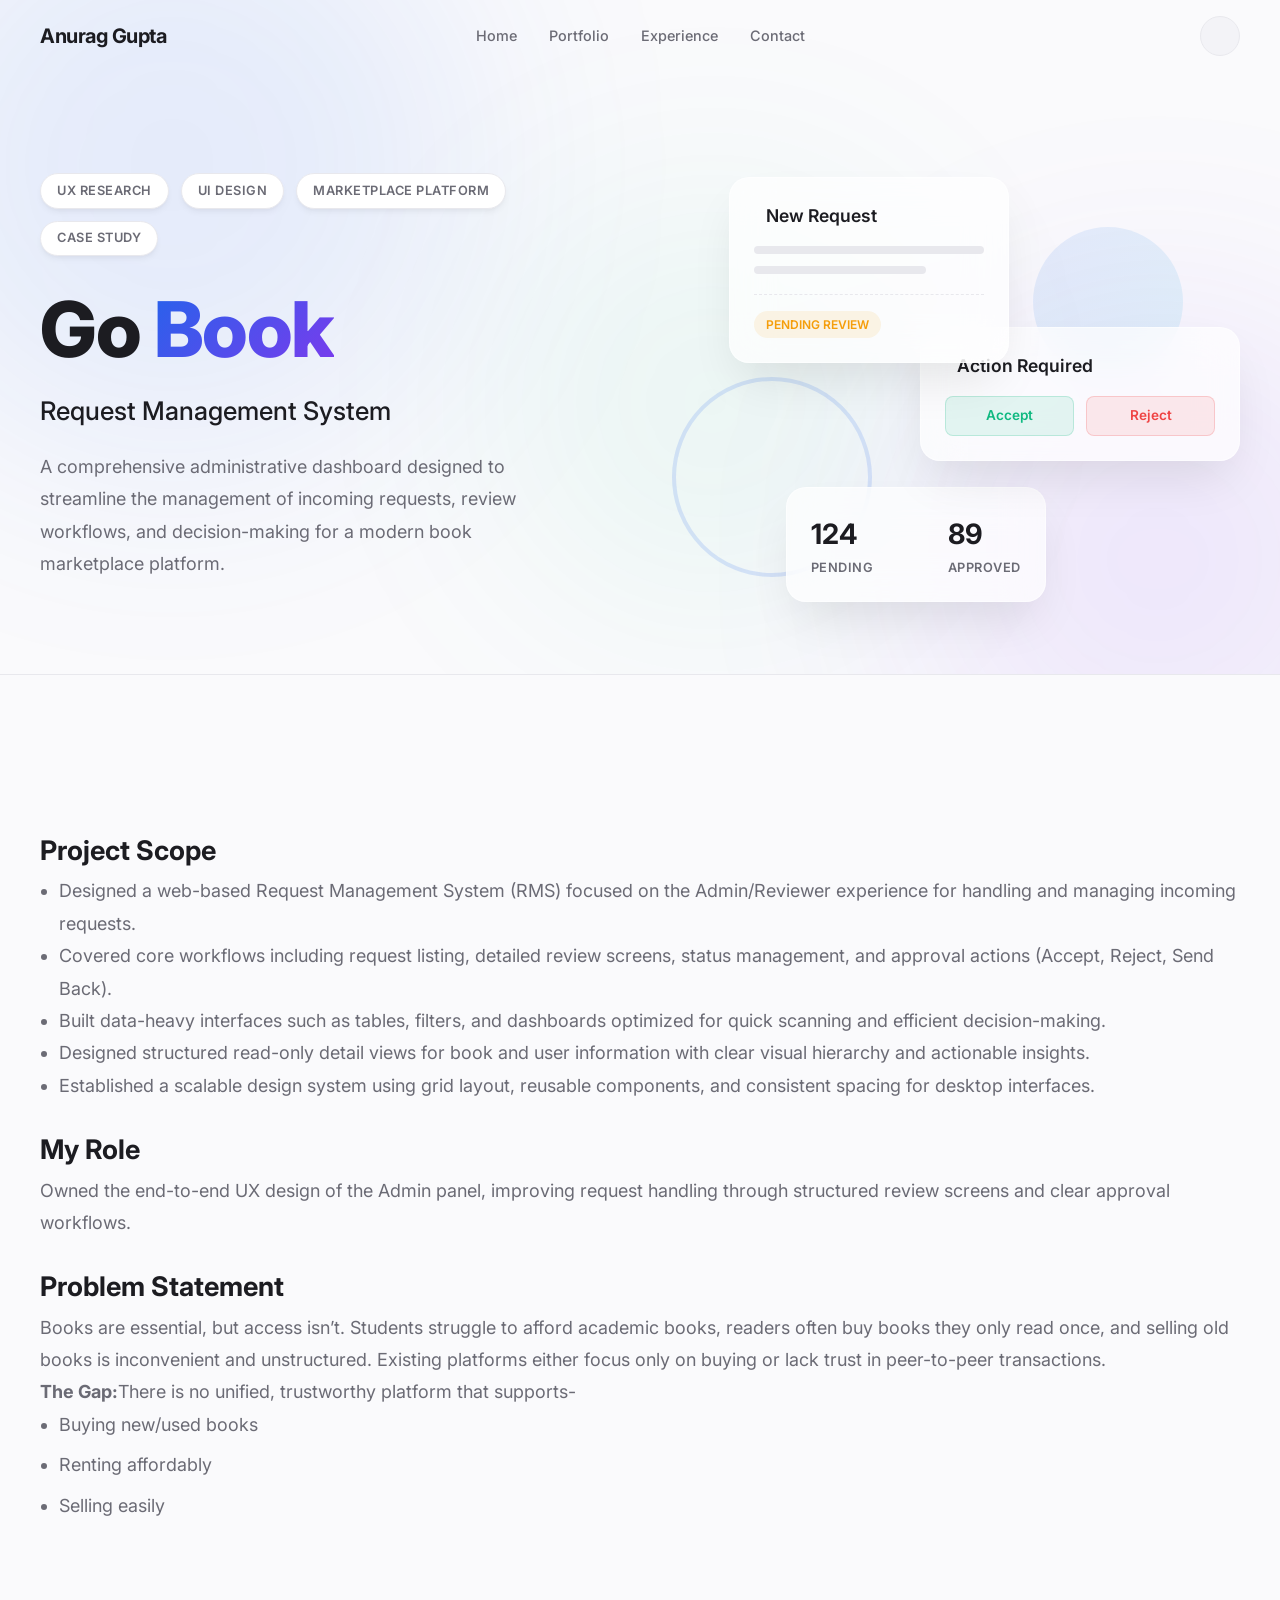
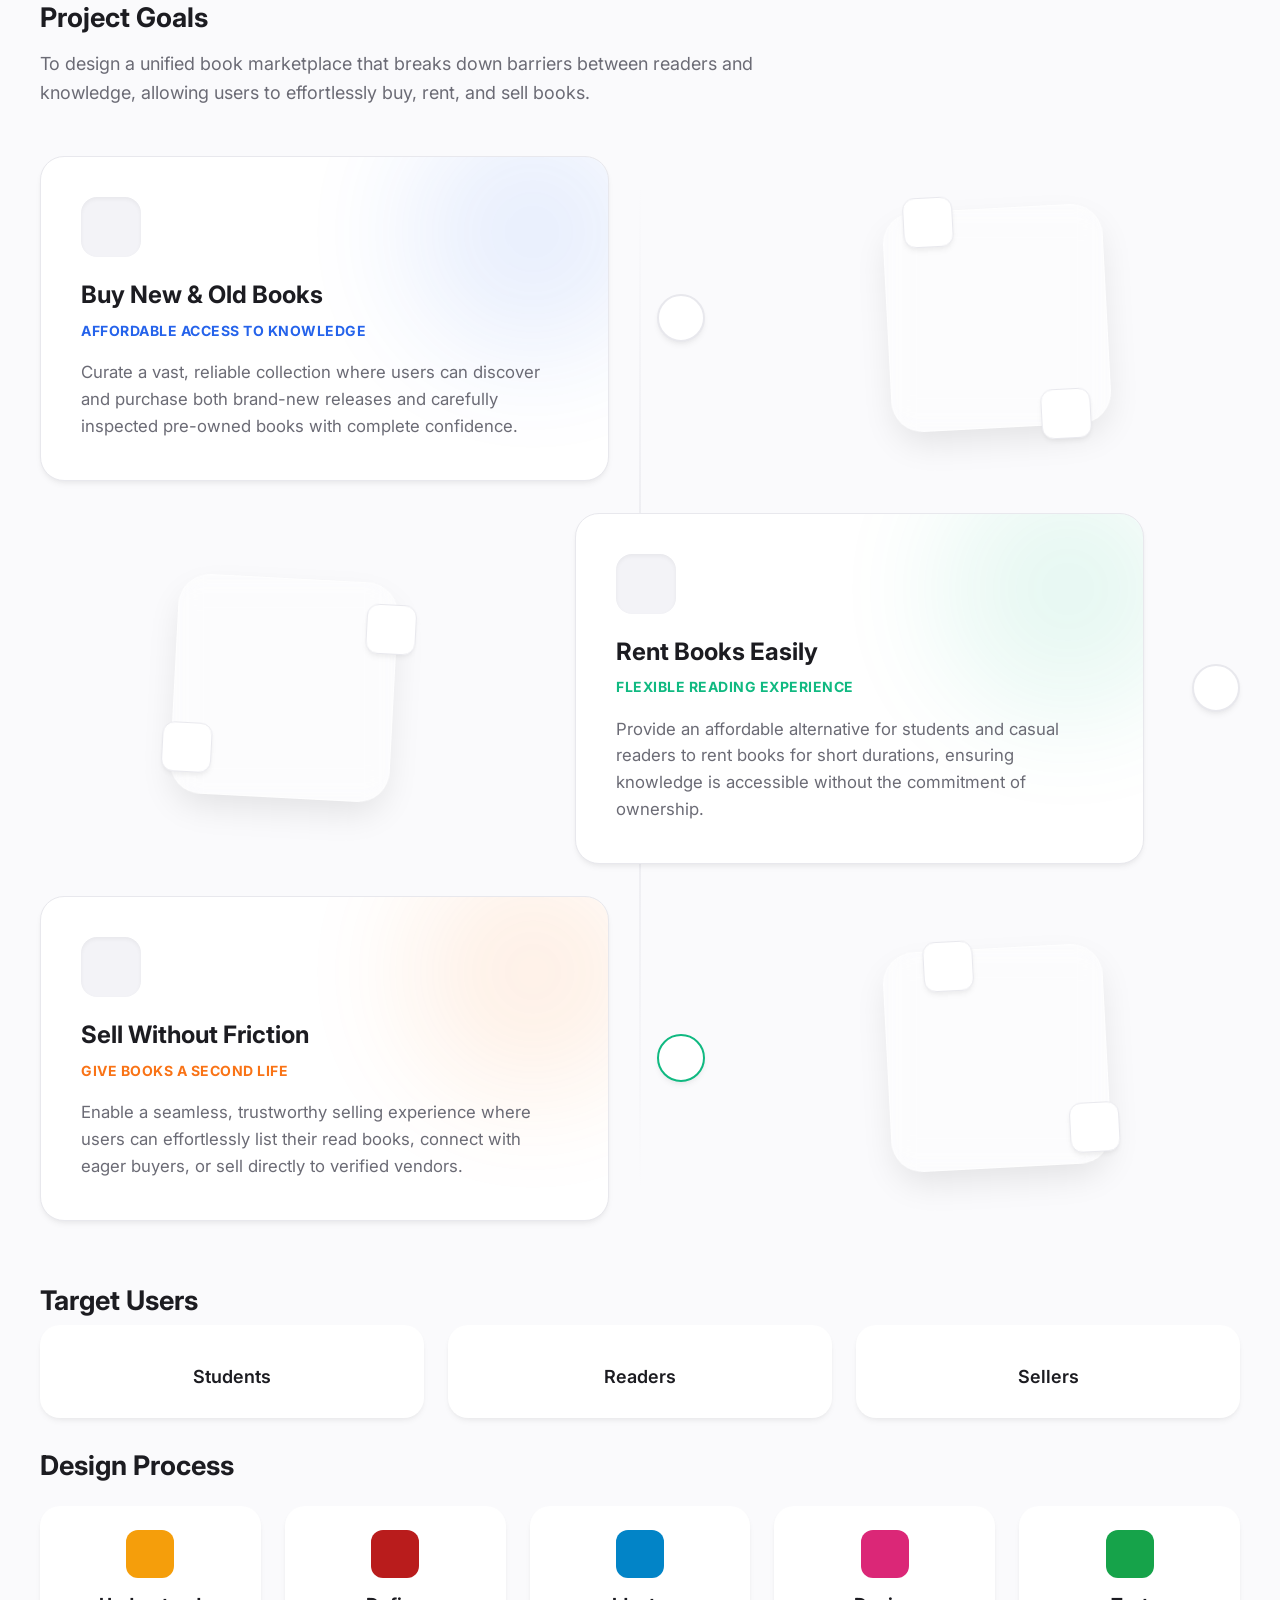
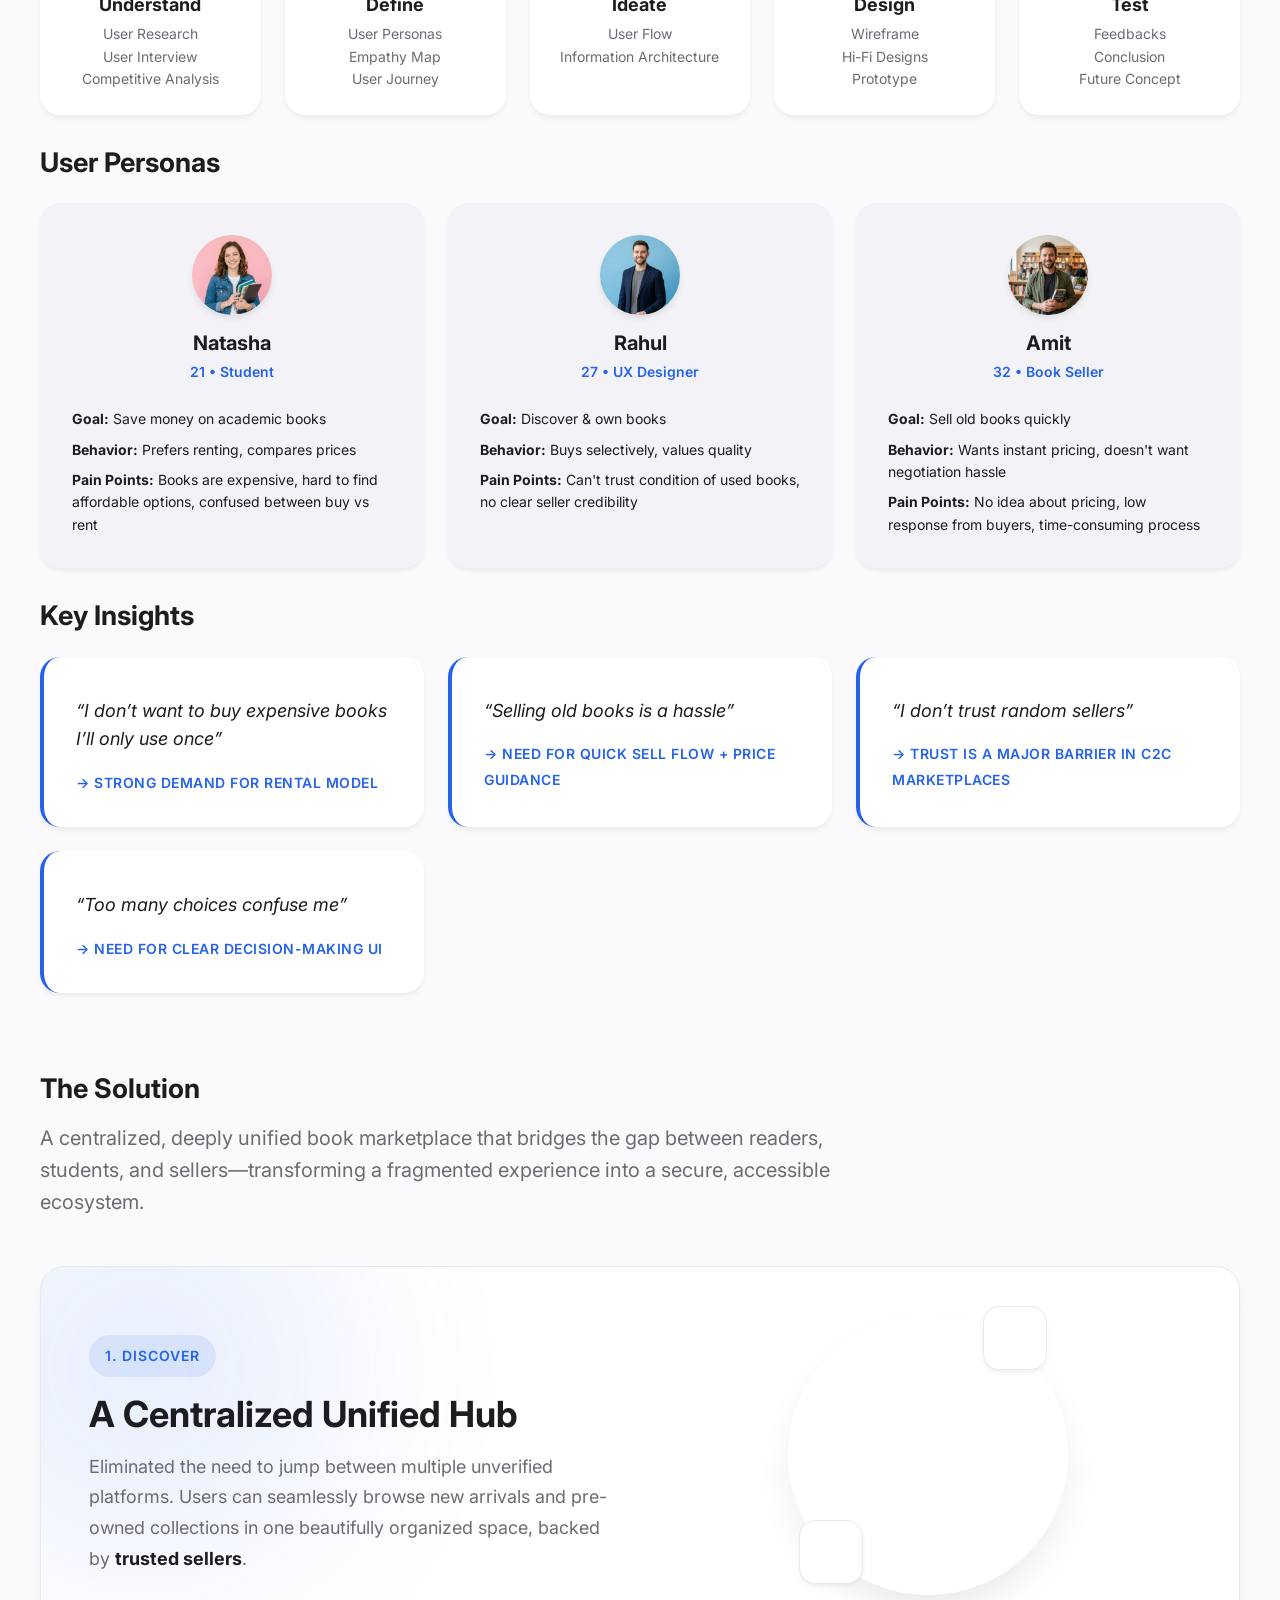
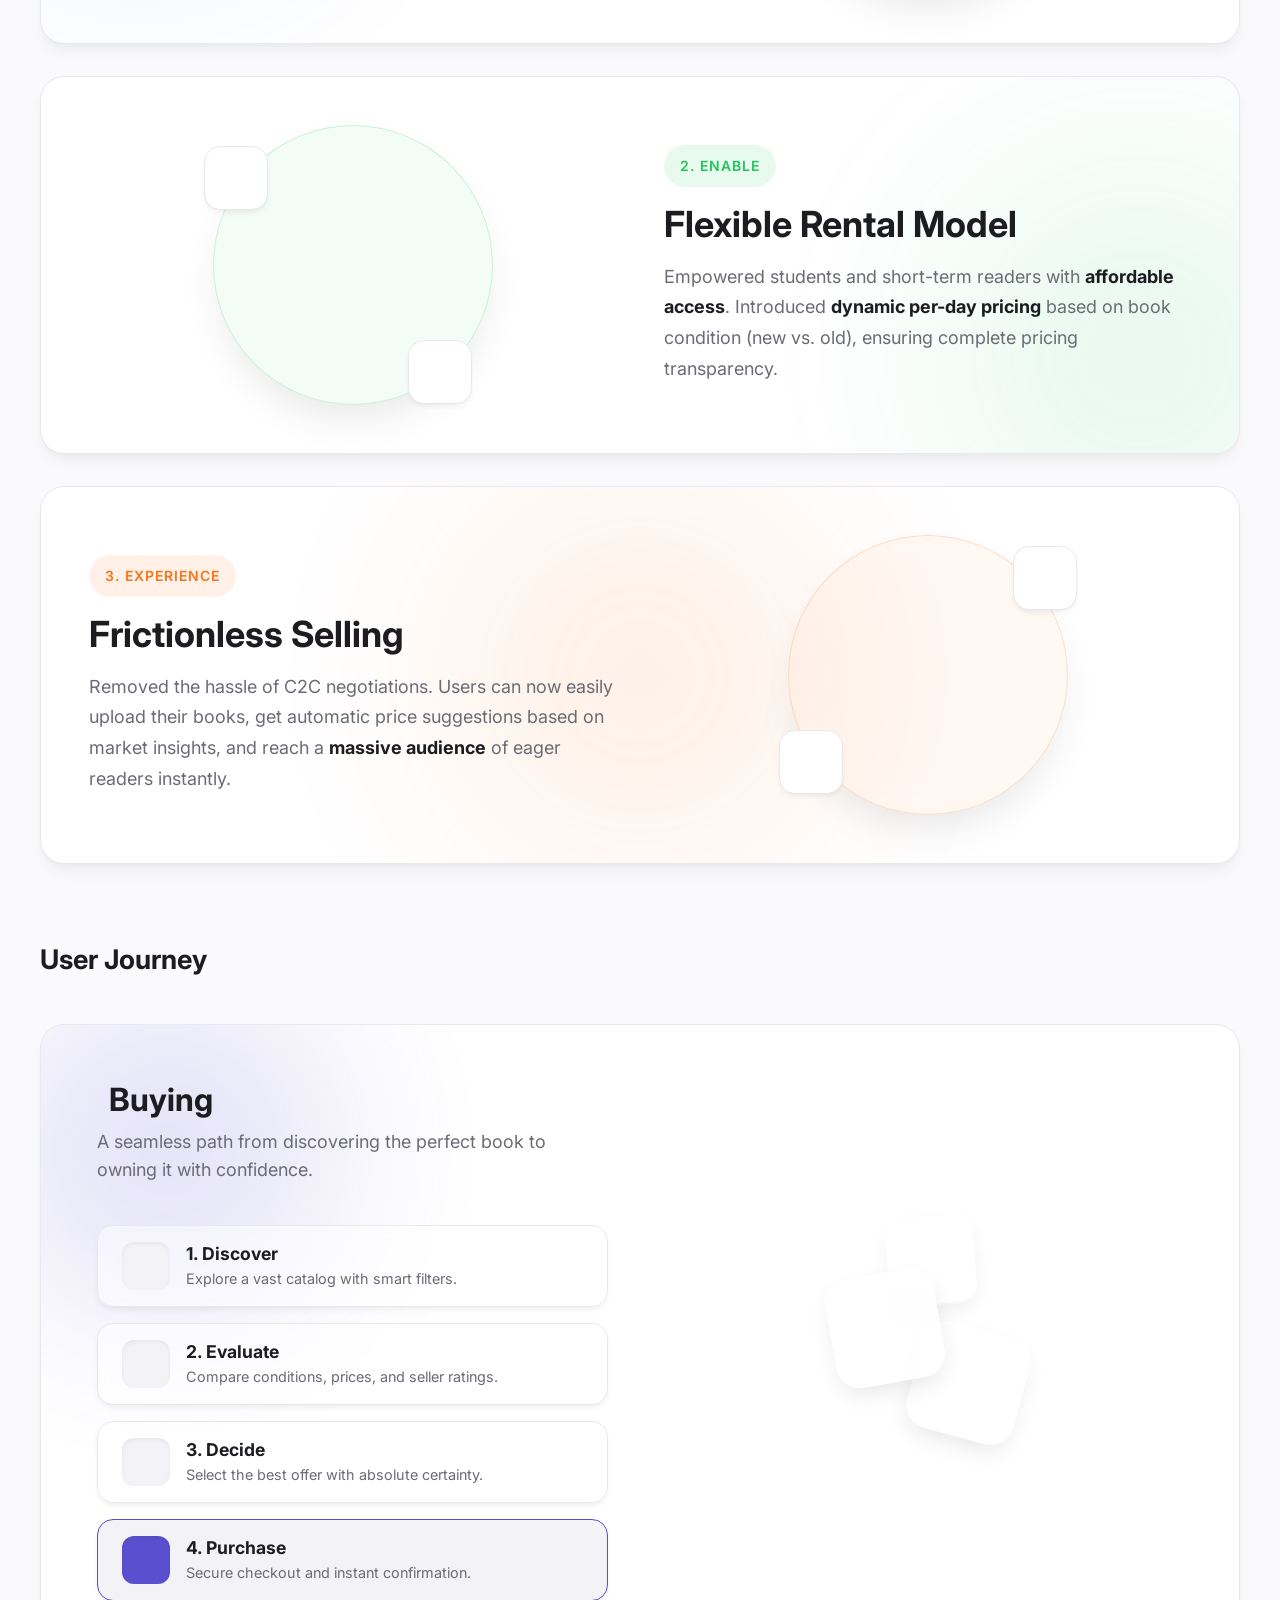
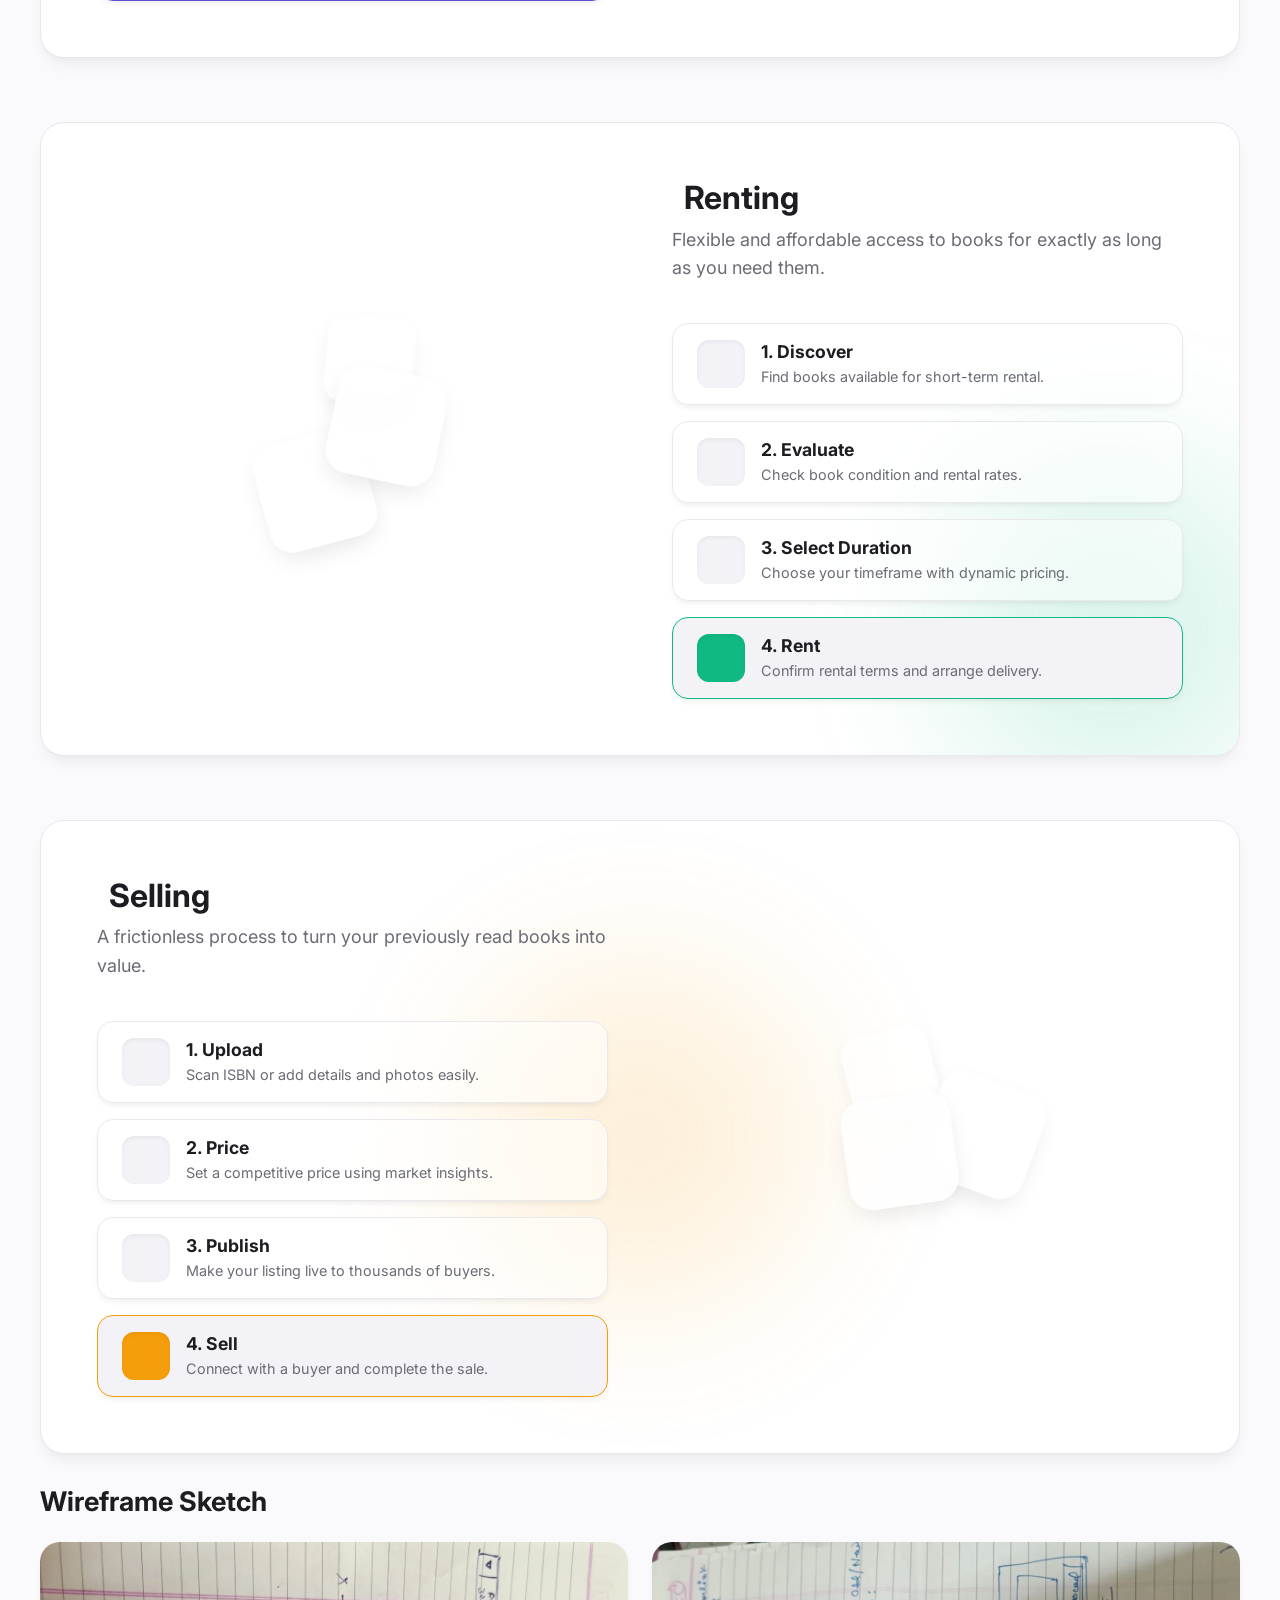
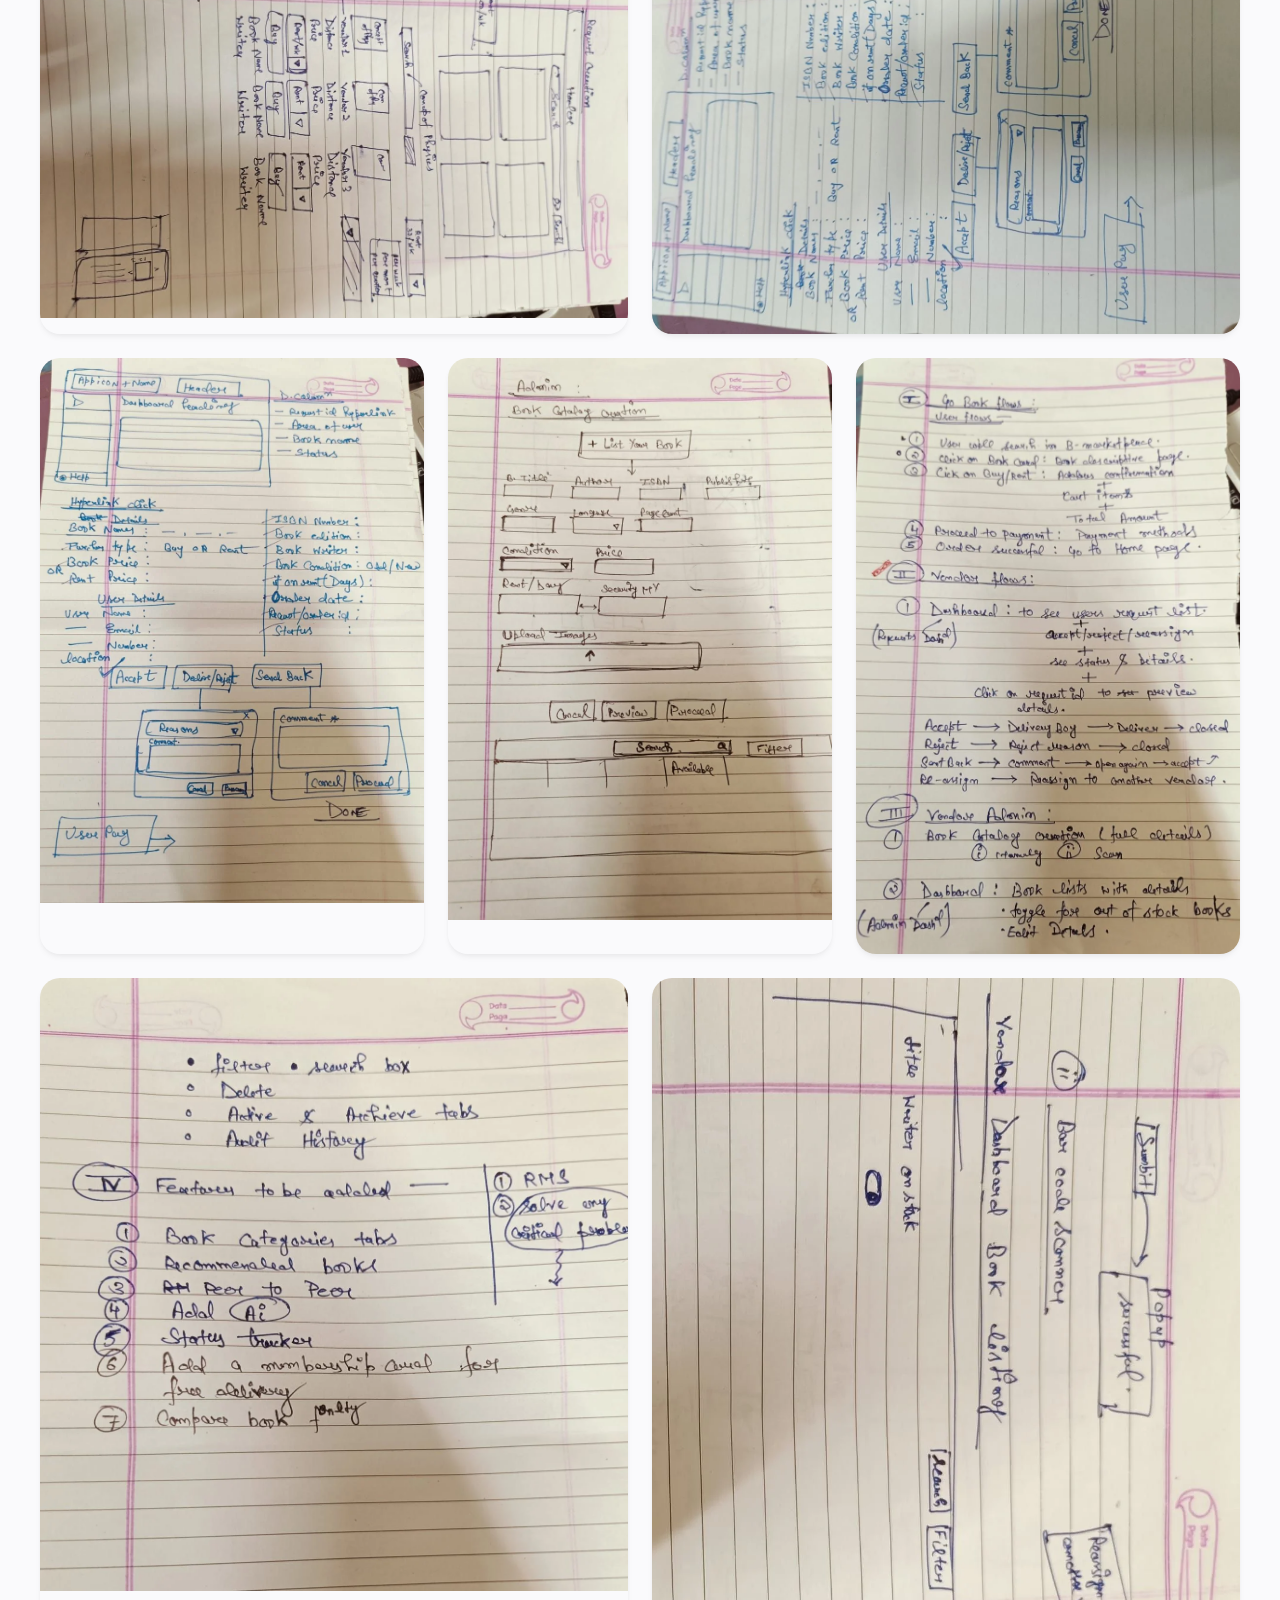
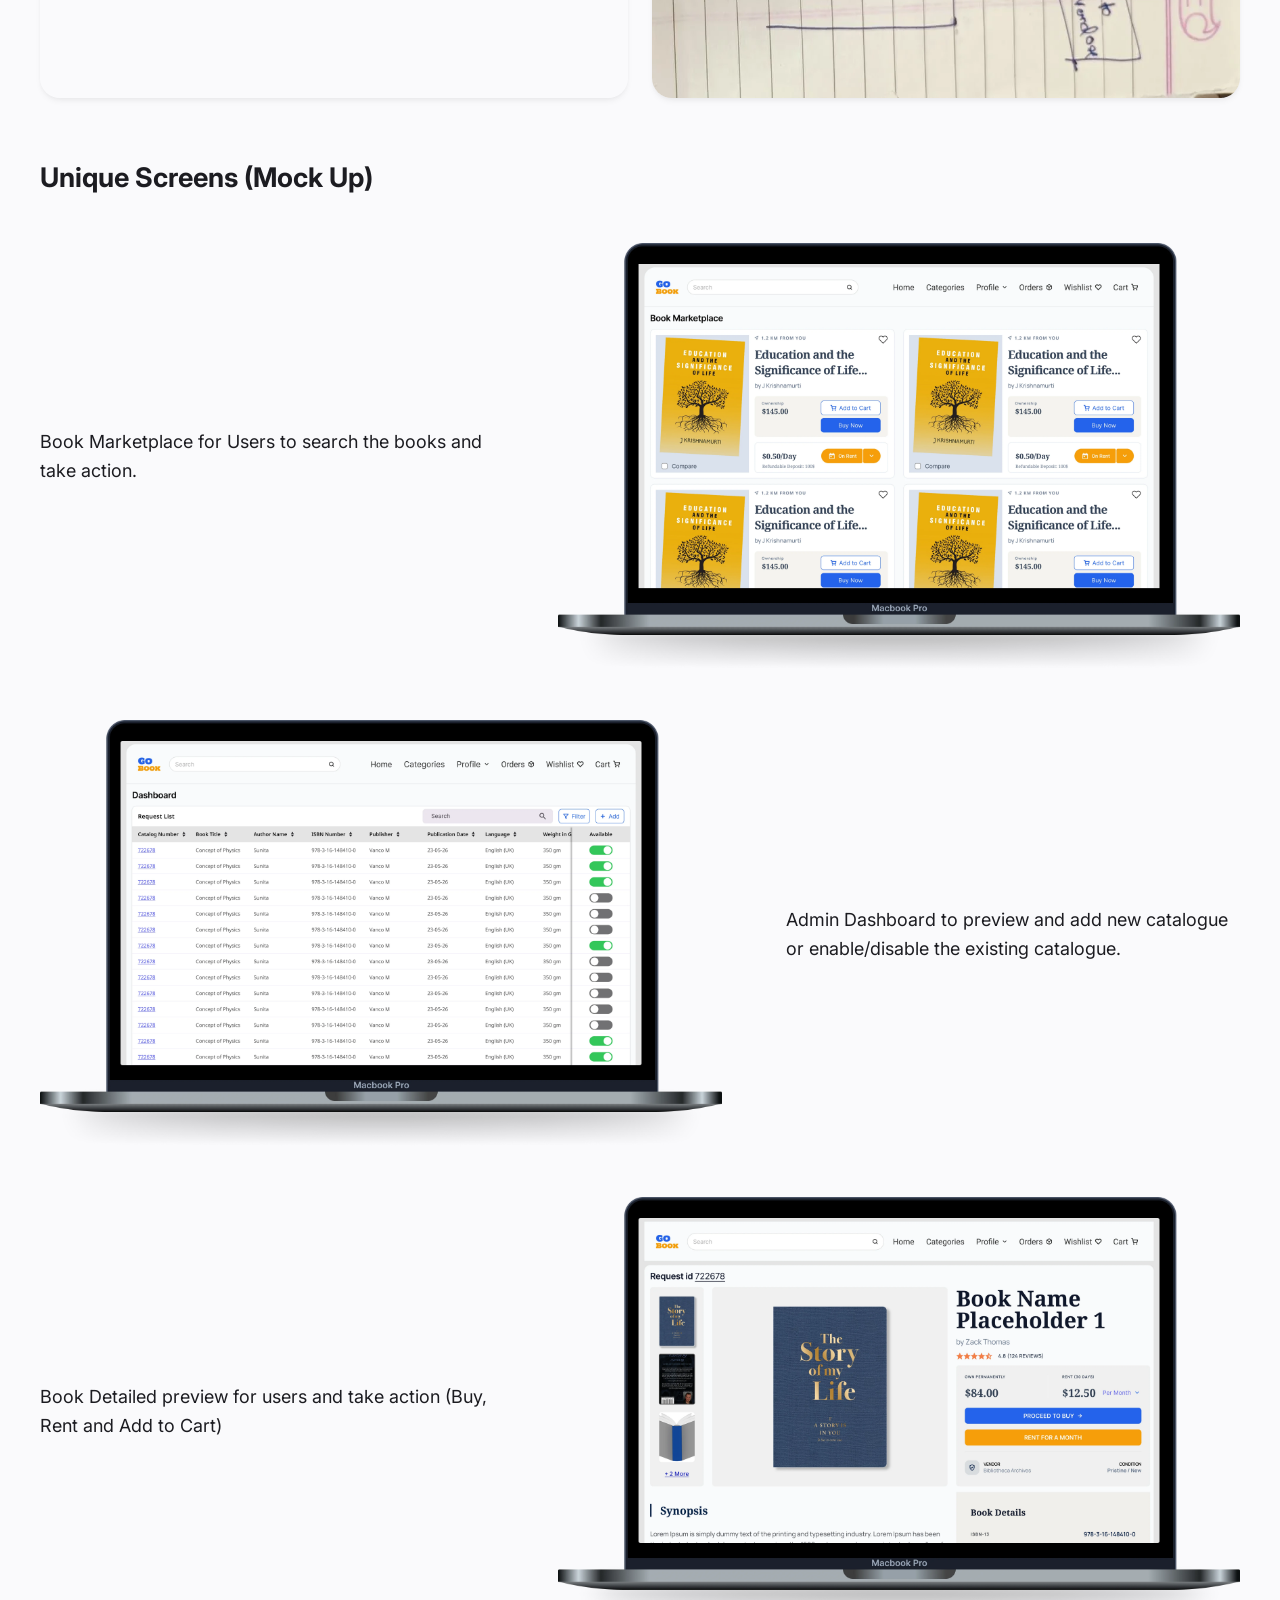
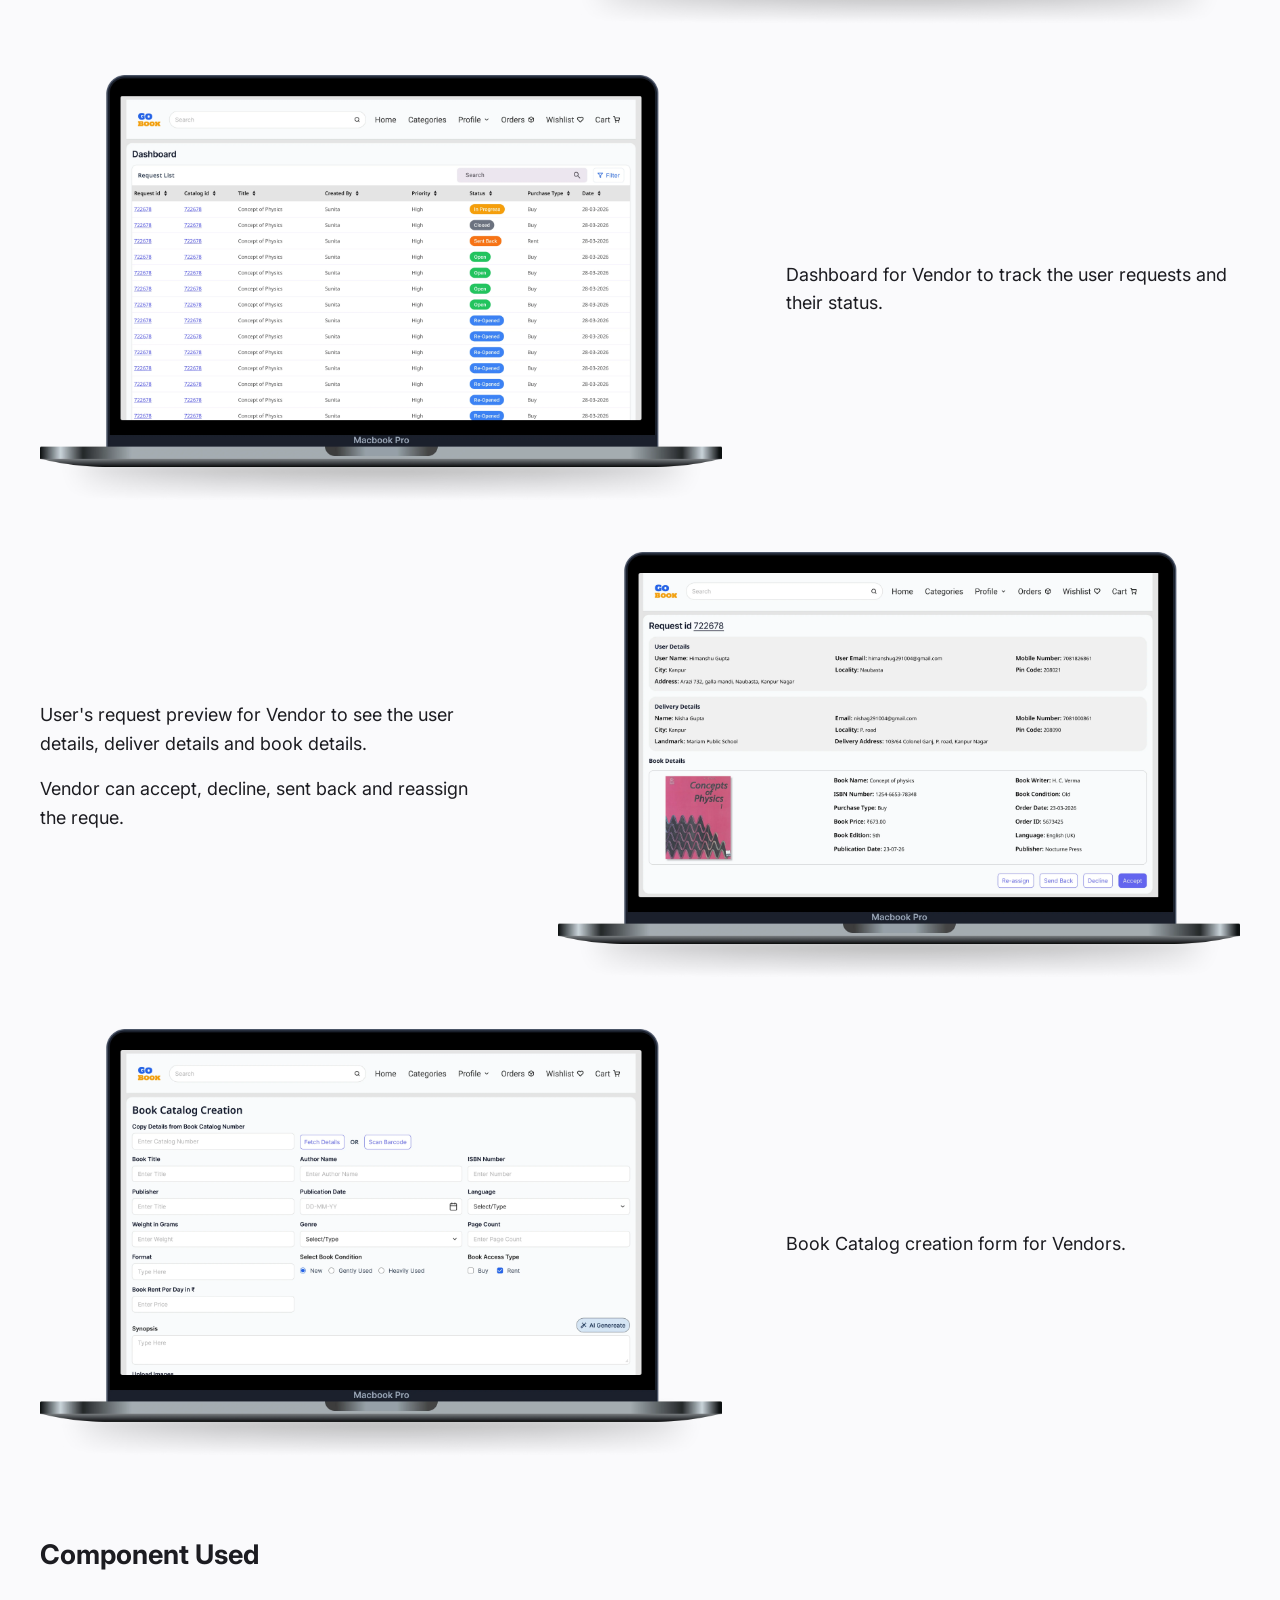
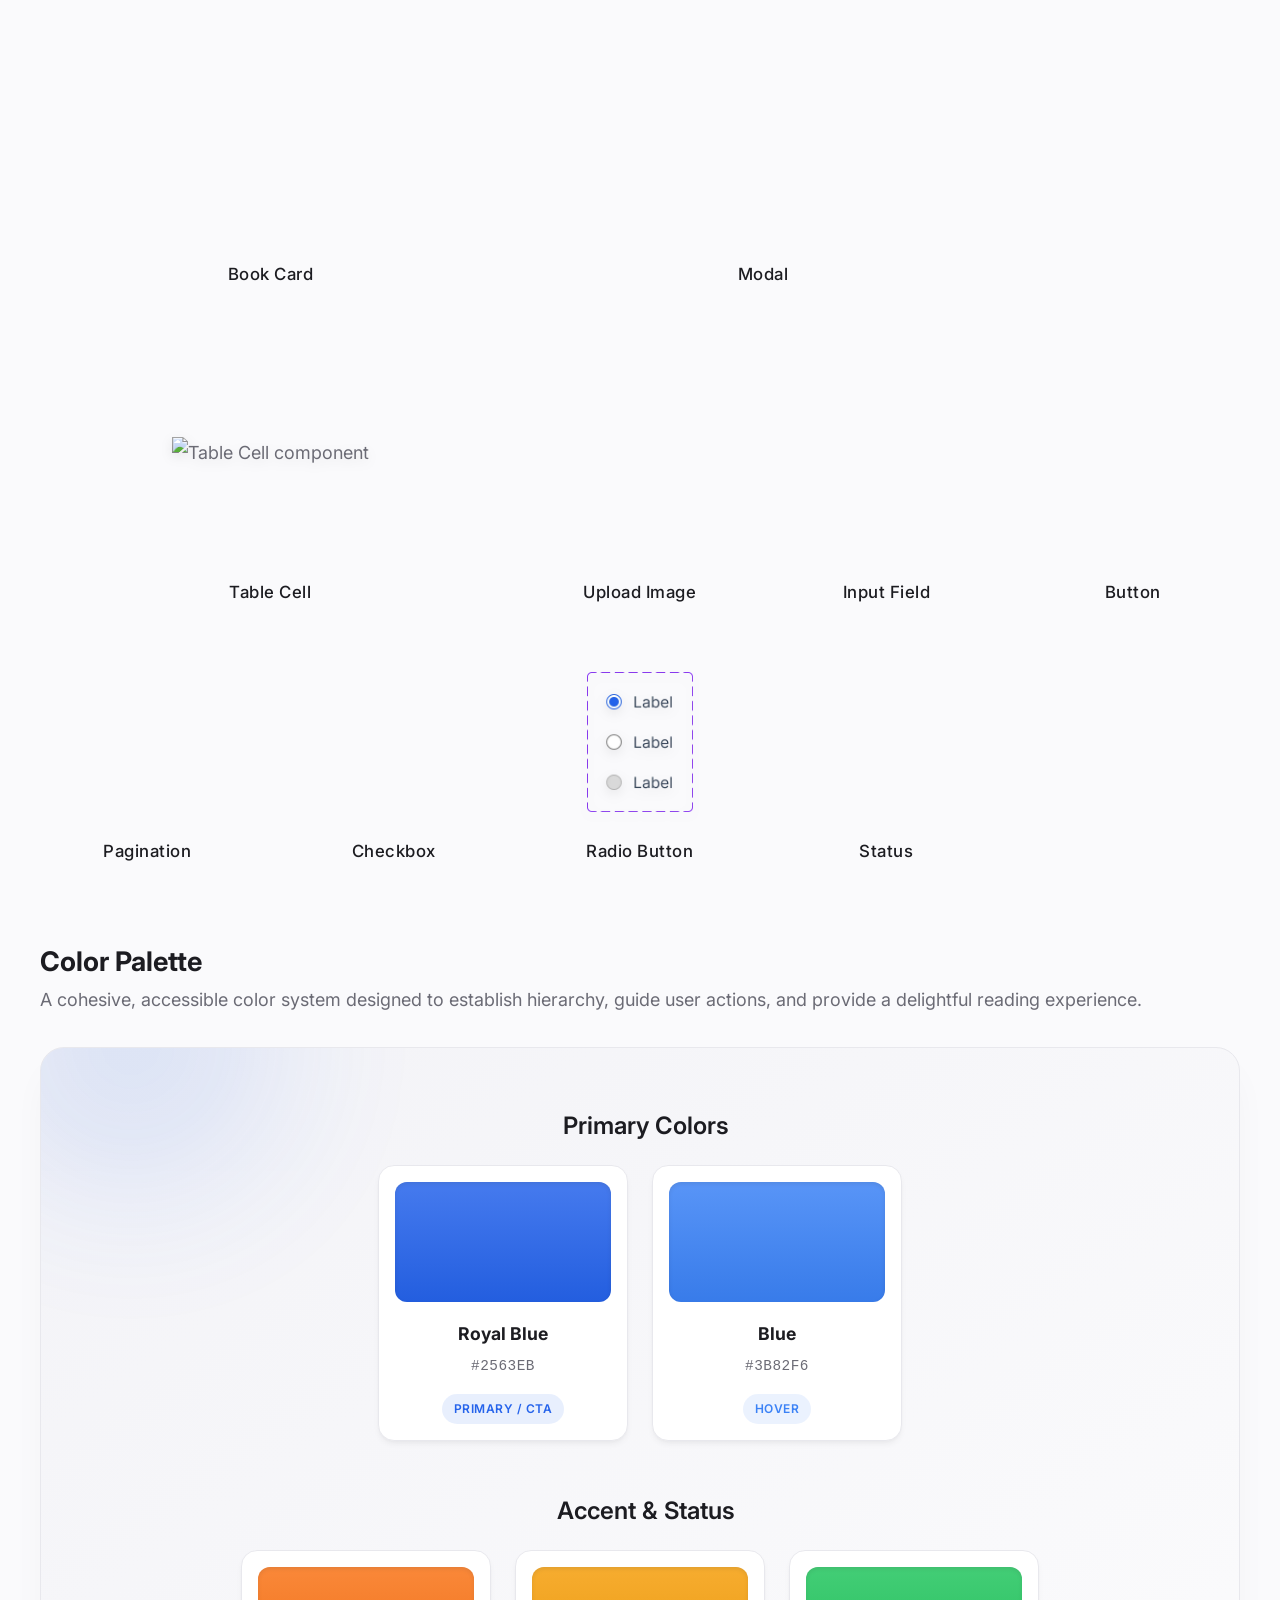
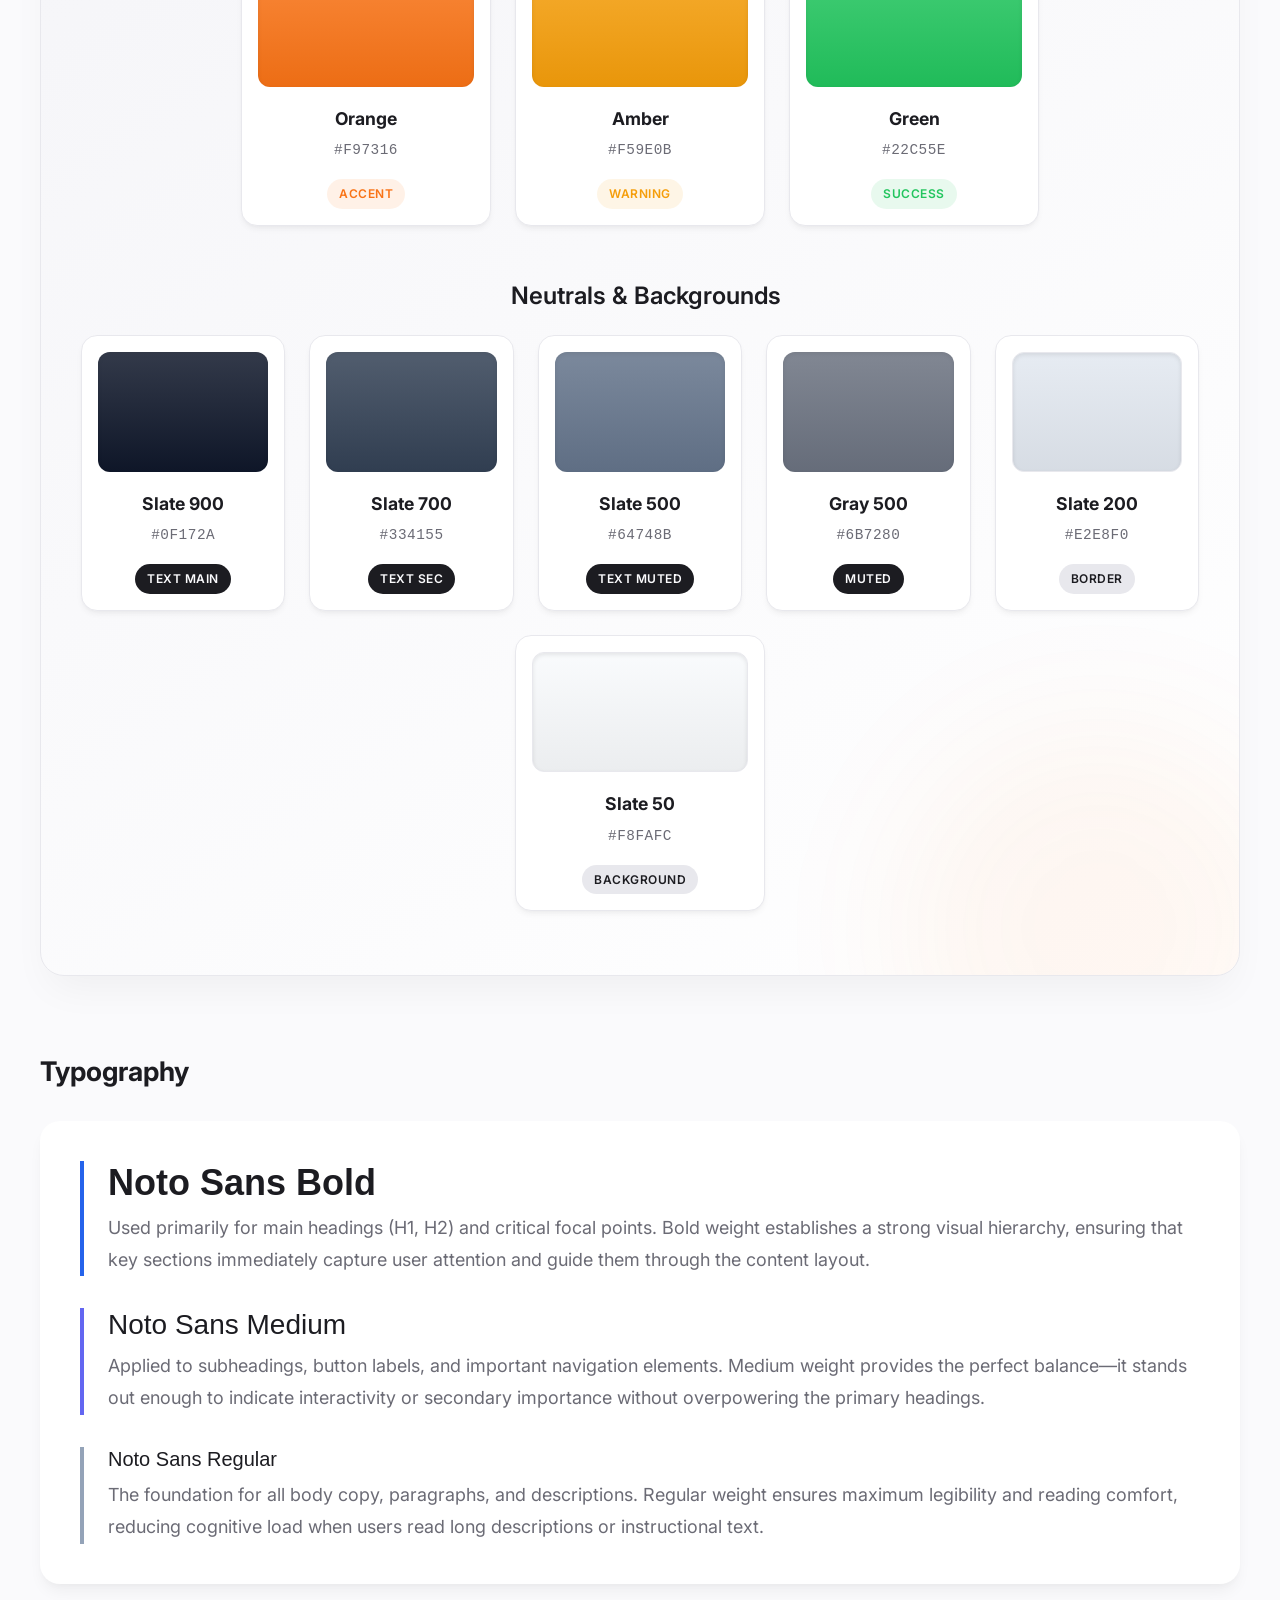
==== commit d0cade63: "Update contact section social links and form submission" ====
--- a/go-book.html
+++ b/go-book.html
@@ -6,6 +6,12 @@
     <meta name="viewport" content="width=device-width, initial-scale=1.0">
     <title>Project Details - Anurag Gupta</title>
     <link rel="stylesheet" href="style.css">
+    <link rel="preconnect" href="https://fonts.googleapis.com">
+    <link rel="preconnect" href="https://fonts.gstatic.com" crossorigin>
+    <meta http-equiv="Cache-control" content="public, max-age=31536000">
+    <link rel="preconnect" href="https://fonts.googleapis.com">
+    <link rel="preconnect" href="https://fonts.gstatic.com" crossorigin>
+    <link rel="preload" as="style" href="https://fonts.googleapis.com/css2?family=Inter:wght@300;400;500;600;700&display=swap">
     <link href="https://fonts.googleapis.com/css2?family=Inter:wght@300;400;500;600;700&display=swap" rel="stylesheet">
     <script src="https://unpkg.com/@phosphor-icons/web"></script>
     <style>
@@ -747,10 +753,7 @@
         .glass-panel:nth-child(2) { animation-delay: -2s; }
         .glass-panel:nth-child(3) { animation-delay: -4s; }
 
-        @keyframes float-panel {
-            0% { margin-top: 0; }
-            100% { margin-top: 20px; }
-        }
+        @keyframes float-panel { 0% { transform: translateY(0); } 100% { transform: translateY(20px); } }
 
         /* Solution Storytelling Styles */
         .solution-showcase {
@@ -1070,6 +1073,20 @@
                 flex-shrink: 0;
             }
         }
+
+        @media (max-width: 480px) {
+            .hero-title { font-size: 2.2rem !important; }
+            .hero-subtitle { font-size: 1.2rem !important; }
+            .hero-visuals { height: 250px !important; transform: scale(0.6) !important; margin-top: -3rem !important; }
+            .color-grid { grid-template-columns: 1fr !important; }
+            .journey-block { flex-direction: column !important; padding: 1.5rem !important; gap: 2rem !important; }
+            .solution-card { flex-direction: column !important; padding: 1.5rem !important; gap: 2rem !important; }
+            .project-navigation { flex-direction: column !important; gap: 1rem !important; align-items: stretch !important; }
+            .project-navigation a { text-align: center !important; justify-content: center !important; }
+            .goals-showcase::before { left: 16px !important; }
+            .goal-card { flex-direction: column !important; align-items: flex-start !important; padding-left: 3rem !important; }
+            .goal-connector { left: 0 !important; width: 24px !important; height: 24px !important; }
+        }
     </style>
 </head>
 
@@ -1088,6 +1105,9 @@
                 <button id="theme-toggle" class="theme-toggle" aria-label="Toggle Dark Mode">
                     <i class="ph ph-moon"></i>
                 </button>
+                <button id="mobile-menu-toggle" class="mobile-menu-toggle" aria-label="Toggle Mobile Menu">
+                    <i class="ph ph-list"></i>
+                </button>
             </div>
         </div>
     </header>
@@ -1358,7 +1378,7 @@
                     <div
                         style="background: var(--clr-surface-light); padding: 2rem; border-radius: var(--radius-lg); box-shadow: var(--shadow-sm);">
                         <div style="text-align: center; margin-bottom: 1.5rem;">
-                            <img src="persona_student.png" alt="Natasha"
+                            <img loading="lazy" decoding="async" src="persona_student.webp" alt="Natasha"
                                 style="width: 80px; height: 80px; border-radius: 50%; object-fit: cover; margin: 0 auto 1rem; box-shadow: 0 4px 6px -1px rgb(0 0 0 / 0.1);">
                             <h3 style="margin-bottom: 0.25rem; color: var(--clr-text-main); font-size: 1.25rem;">Natasha
                             </h3>
@@ -1377,7 +1397,7 @@
                     <div
                         style="background: var(--clr-surface-light); padding: 2rem; border-radius: var(--radius-lg); box-shadow: var(--shadow-sm);">
                         <div style="text-align: center; margin-bottom: 1.5rem;">
-                            <img src="persona_designer.png" alt="Rahul"
+                            <img loading="lazy" decoding="async" src="persona_designer.webp" alt="Rahul"
                                 style="width: 80px; height: 80px; border-radius: 50%; object-fit: cover; margin: 0 auto 1rem; box-shadow: 0 4px 6px -1px rgb(0 0 0 / 0.1);">
                             <h3 style="margin-bottom: 0.25rem; color: var(--clr-text-main); font-size: 1.25rem;">Rahul
                             </h3>
@@ -1396,7 +1416,7 @@
                     <div
                         style="background: var(--clr-surface-light); padding: 2rem; border-radius: var(--radius-lg); box-shadow: var(--shadow-sm);">
                         <div style="text-align: center; margin-bottom: 1.5rem;">
-                            <img src="persona_seller.png" alt="Amit"
+                            <img loading="lazy" decoding="async" src="persona_seller.webp" alt="Amit"
                                 style="width: 80px; height: 80px; border-radius: 50%; object-fit: cover; margin: 0 auto 1rem; box-shadow: 0 4px 6px -1px rgb(0 0 0 / 0.1);">
                             <h3 style="margin-bottom: 0.25rem; color: var(--clr-text-main); font-size: 1.25rem;">Amit
                             </h3>
@@ -1685,11 +1705,11 @@
                     style="display: grid; grid-template-columns: repeat(auto-fit, minmax(300px, 1fr)); gap: 1.5rem; margin-top: 1.5rem;">
                     <div
                         style="border-radius: var(--radius-lg); overflow: hidden; box-shadow: var(--shadow-sm); border: 1px solid var(--clr-surface-dark);">
-                        <img src="/wire1.jpeg" alt="Wireframe 1" style="width: 100%; height: auto; display: block;">
+                        <img loading="lazy" decoding="async" src="/wire1.webp" alt="Wireframe 1" style="width: 100%; height: auto; display: block;">
                     </div>
                     <div
                         style="border-radius: var(--radius-lg); overflow: hidden; box-shadow: var(--shadow-sm); border: 1px solid var(--clr-surface-dark);">
-                        <img src="/wire2.jpeg" alt="Wireframe 2" style="width: 100%; height: auto; display: block;">
+                        <img loading="lazy" decoding="async" src="/wire2.webp" alt="Wireframe 2" style="width: 100%; height: auto; display: block;">
                     </div>
                 </div>
 
@@ -1697,15 +1717,15 @@
                     style="display: grid; grid-template-columns: repeat(auto-fit, minmax(200px, 1fr)); gap: 1.5rem; margin-top: 1.5rem;">
                     <div
                         style="border-radius: var(--radius-lg); overflow: hidden; box-shadow: var(--shadow-sm); border: 1px solid var(--clr-surface-dark);">
-                        <img src="/wire3.jpeg" alt="Wireframe 3" style="width: 100%; height: auto; display: block;">
+                        <img loading="lazy" decoding="async" src="/wire3.webp" alt="Wireframe 3" style="width: 100%; height: auto; display: block;">
                     </div>
                     <div
                         style="border-radius: var(--radius-lg); overflow: hidden; box-shadow: var(--shadow-sm); border: 1px solid var(--clr-surface-dark);">
-                        <img src="/wire4.jpeg" alt="Wireframe 4" style="width: 100%; height: auto; display: block;">
+                        <img loading="lazy" decoding="async" src="/wire4.webp" alt="Wireframe 4" style="width: 100%; height: auto; display: block;">
                     </div>
                     <div
                         style="border-radius: var(--radius-lg); overflow: hidden; box-shadow: var(--shadow-sm); border: 1px solid var(--clr-surface-dark);">
-                        <img src="/wire5.jpeg" alt="Wireframe 5" style="width: 100%; height: auto; display: block;">
+                        <img loading="lazy" decoding="async" src="/wire5.webp" alt="Wireframe 5" style="width: 100%; height: auto; display: block;">
                     </div>
                 </div>
 
@@ -1713,11 +1733,11 @@
                     style="display: grid; grid-template-columns: repeat(auto-fit, minmax(300px, 1fr)); gap: 1.5rem; margin-top: 1.5rem;">
                     <div
                         style="border-radius: var(--radius-lg); overflow: hidden; box-shadow: var(--shadow-sm); border: 1px solid var(--clr-surface-dark);">
-                        <img src="/wire6.jpeg" alt="Wireframe 6" style="width: 100%; height: auto; display: block;">
+                        <img loading="lazy" decoding="async" src="/wire6.webp" alt="Wireframe 6" style="width: 100%; height: auto; display: block;">
                     </div>
                     <div
                         style="border-radius: var(--radius-lg); overflow: hidden; box-shadow: var(--shadow-sm); border: 1px solid var(--clr-surface-dark);">
-                        <img src="/wire7.jpeg" alt="Wireframe 7" style="width: 100%; height: auto; display: block;">
+                        <img loading="lazy" decoding="async" src="/wire7.webp" alt="Wireframe 7" style="width: 100%; height: auto; display: block;">
                     </div>
                 </div>
 
@@ -1766,7 +1786,7 @@
 
                 <div class="zigzag-row">
                     <div class="zigzag-image">
-                        <img src="/Device1.png" alt="Book Marketplace"
+                        <img loading="lazy" decoding="async" src="/Device1.webp" alt="Book Marketplace"
                             style="width: 100%; height: auto; display: block;">
                     </div>
                     <div class="zigzag-content">
@@ -1777,7 +1797,7 @@
 
                 <div class="zigzag-row">
                     <div class="zigzag-image">
-                        <img src="/Device2.png" alt="Admin Dashboard"
+                        <img loading="lazy" decoding="async" src="/Device2.webp" alt="Admin Dashboard"
                             style="width: 100%; height: auto; display: block;">
                     </div>
                     <div class="zigzag-content">
@@ -1788,7 +1808,7 @@
 
                 <div class="zigzag-row">
                     <div class="zigzag-image">
-                        <img src="/Device3.png" alt="Book Detailed preview"
+                        <img loading="lazy" decoding="async" src="/Device3.webp" alt="Book Detailed preview"
                             style="width: 100%; height: auto; display: block;">
                     </div>
                     <div class="zigzag-content">
@@ -1799,7 +1819,7 @@
 
                 <div class="zigzag-row">
                     <div class="zigzag-image">
-                        <img src="/Device4.png" alt="Vendor Dashboard"
+                        <img loading="lazy" decoding="async" src="/Device4.webp" alt="Vendor Dashboard"
                             style="width: 100%; height: auto; display: block;">
                     </div>
                     <div class="zigzag-content">
@@ -1810,7 +1830,7 @@
 
                 <div class="zigzag-row">
                     <div class="zigzag-image">
-                        <img src="/Device5.png" alt="User Request Preview"
+                        <img loading="lazy" decoding="async" src="/Device5.webp" alt="User Request Preview"
                             style="width: 100%; height: auto; display: block;">
                     </div>
                     <div class="zigzag-content">
@@ -1824,7 +1844,7 @@
 
                 <div class="zigzag-row">
                     <div class="zigzag-image">
-                        <img src="/Device6.png" alt="Book Catalog creation form"
+                        <img loading="lazy" decoding="async" src="/Device6.webp" alt="Book Catalog creation form"
                             style="width: 100%; height: auto; display: block;">
                     </div>
                     <div class="zigzag-content">
@@ -1898,61 +1918,61 @@
                 <div class="components-grid fade-up">
                     <div class="component-item col-span-2">
                         <div class="component-img-container">
-                            <img src="Book Card.png" alt="Book Card component">
+                            <img loading="lazy" decoding="async" src="Book Card.webp" alt="Book Card component">
                         </div>
                         <span class="component-title">Book Card</span>
                     </div>
                     <div class="component-item col-span-2">
                         <div class="component-img-container">
-                            <img src="Modal.png" alt="Modal component">
+                            <img loading="lazy" decoding="async" src="Modal.webp" alt="Modal component">
                         </div>
                         <span class="component-title">Modal</span>
                     </div>
                     <div class="component-item col-span-2">
                         <div class="component-img-container">
-                            <img src="Tabel Cell.png" alt="Table Cell component">
+                            <img loading="lazy" decoding="async" src="Tabel Cell.webp" alt="Table Cell component">
                         </div>
                         <span class="component-title">Table Cell</span>
                     </div>
                     <div class="component-item">
                         <div class="component-img-container">
-                            <img src="Upload Image.png" alt="Upload Image component">
+                            <img loading="lazy" decoding="async" src="Upload Image.webp" alt="Upload Image component">
                         </div>
                         <span class="component-title">Upload Image</span>
                     </div>
                     <div class="component-item">
                         <div class="component-img-container">
-                            <img src="InputField.png" alt="InputField component">
+                            <img loading="lazy" decoding="async" src="InputField.webp" alt="InputField component">
                         </div>
                         <span class="component-title">Input Field</span>
                     </div>
                     <div class="component-item">
                         <div class="component-img-container">
-                            <img src="Button.png" alt="Button component">
+                            <img loading="lazy" decoding="async" src="Button.webp" alt="Button component">
                         </div>
                         <span class="component-title">Button</span>
                     </div>
                     <div class="component-item">
                         <div class="component-img-container">
-                            <img src="Pagination.png" alt="Pagination component">
+                            <img loading="lazy" decoding="async" src="Pagination.webp" alt="Pagination component">
                         </div>
                         <span class="component-title">Pagination</span>
                     </div>
                     <div class="component-item">
                         <div class="component-img-container">
-                            <img src="Checkbox.png" alt="Checkbox component">
+                            <img loading="lazy" decoding="async" src="Checkbox.webp" alt="Checkbox component">
                         </div>
                         <span class="component-title">Checkbox</span>
                     </div>
                     <div class="component-item">
                         <div class="component-img-container">
-                            <img src="RadioButton.png" alt="Radio Button component">
+                            <img loading="lazy" decoding="async" src="RadioButton.webp" alt="Radio Button component">
                         </div>
                         <span class="component-title">Radio Button</span>
                     </div>
                     <div class="component-item">
                         <div class="component-img-container">
-                            <img src="Status.png" alt="Status component">
+                            <img loading="lazy" decoding="async" src="Status.webp" alt="Status component">
                         </div>
                         <span class="component-title">Status</span>
                     </div>
@@ -2120,7 +2140,7 @@
         </div>
     </footer>
 
-    <script src="script.js"></script>
+    <script src="script.js" defer></script>
 </body>
 
 </html>
--- a/style.css
+++ b/style.css
@@ -1,986 +1 @@
-/* style.css */
-:root {
-    /* Color Palette */
-    --clr-bg: #FAFAFC;
-    --clr-surface: #FFFFFF;
-    --clr-text-main: #1C1C21;
-    --clr-text-muted: #6B6B75;
-    --clr-primary: #2563EB; /* Modern Blue */
-    --clr-primary-hover: #1D4ED8;
-    --clr-border: #E8E8ED;
-    --clr-surface-light: #F3F3F7;
-    
-    /* Typography */
-    --font-main: 'Inter', sans-serif;
-    
-    /* Spacing */
-    --space-sm: 0.5rem;
-    --space-md: 1rem;
-    --space-lg: 2rem;
-    --space-xl: 4rem;
-    
-    /* Layout */
-    --max-width: 1200px;
-    
-    /* Aesthetics */
-    --shadow-sm: 0 4px 6px -1px rgba(0, 0, 0, 0.05), 0 2px 4px -1px rgba(0, 0, 0, 0.03);
-    --shadow-md: 0 10px 15px -3px rgba(0, 0, 0, 0.05), 0 4px 6px -2px rgba(0, 0, 0, 0.025);
-    --shadow-lg: 0 20px 25px -5px rgba(0, 0, 0, 0.05), 0 10px 10px -5px rgba(0, 0, 0, 0.02);
-    --radius-sm: 8px;
-    --radius-md: 12px;
-    --radius-lg: 20px;
-    --radius-full: 9999px;
-    
-    /* Transitions */
-    --transition-fast: 0.2s ease;
-    --transition-normal: 0.3s cubic-bezier(0.4, 0, 0.2, 1);
-}
-
-[data-theme="dark"] {
-    --clr-bg: #121212;
-    --clr-surface: #1E1E1E;
-    --clr-text-main: #F3F3F7;
-    --clr-text-muted: #A0A0AB;
-    --clr-primary: #3B82F6;
-    --clr-primary-hover: #60A5FA;
-    --clr-border: #2C2C35;
-    --clr-surface-light: #25252D;
-}
-
-* {
-    margin: 0;
-    padding: 0;
-    box-sizing: border-box;
-}
-
-html {
-    scroll-behavior: smooth;
-}
-
-body {
-    font-family: var(--font-main);
-    background-color: var(--clr-bg);
-    color: var(--clr-text-main);
-    line-height: 1.6;
-    overflow-x: hidden;
-}
-
-img {
-    max-width: 100%;
-    display: block;
-}
-
-a {
-    text-decoration: none;
-    color: inherit;
-}
-
-/* Container */
-.container {
-    width: 100%;
-    max-width: var(--max-width);
-    margin: 0 auto;
-    padding: 0 var(--space-lg);
-}
-
-.section {
-    padding: var(--space-xl) 0;
-}
-
-.section-title {
-    font-size: 2.5rem;
-    font-weight: 700;
-    margin-bottom: var(--space-xl);
-    text-align: center;
-    color: var(--clr-text-main);
-}
-
-.bg-light {
-    background-color: var(--clr-surface-light);
-}
-
-/* Typography */
-h1, h2, h3, h4 {
-    line-height: 1.2;
-}
-
-/* Navbar */
-.navbar {
-    position: fixed;
-    top: 0;
-    left: 0;
-    width: 100%;
-    padding: var(--space-md) var(--space-lg);
-    z-index: 1000;
-    transition: var(--transition-normal);
-    background-color: transparent;
-}
-
-.navbar.scrolled {
-    background-color: rgba(255, 255, 255, 0.95);
-    backdrop-filter: blur(10px);
-    box-shadow: var(--shadow-sm);
-    padding: var(--space-sm) var(--space-lg);
-}
-
-.nav-container {
-    max-width: var(--max-width);
-    margin: 0 auto;
-    display: flex;
-    align-items: center;
-}
-
-.logo {
-    flex: 1;
-    font-size: 1.25rem;
-    font-weight: 700;
-    color: var(--clr-text-main);
-    letter-spacing: -0.5px;
-}
-
-.nav-links {
-    display: flex;
-    gap: var(--space-lg);
-    flex: 2;
-    justify-content: center;
-}
-
-.theme-toggle-container {
-    flex: 1;
-    display: flex;
-    justify-content: flex-end;
-}
-
-.theme-toggle {
-    background: var(--clr-surface-light);
-    border: 1px solid var(--clr-border);
-    color: var(--clr-text-main);
-    font-size: 1.25rem;
-    cursor: pointer;
-    display: flex;
-    align-items: center;
-    justify-content: center;
-    width: 40px;
-    height: 40px;
-    border-radius: 50%;
-    transition: var(--transition-fast);
-}
-
-.theme-toggle:hover {
-    background: var(--clr-border);
-    transform: scale(1.05);
-}
-
-.nav-links a {
-    font-size: 0.9rem;
-    font-weight: 500;
-    color: var(--clr-text-muted);
-    transition: var(--transition-fast);
-    position: relative;
-}
-
-.nav-links a:hover {
-    color: var(--clr-primary);
-}
-
-.nav-links a::after {
-    content: '';
-    position: absolute;
-    width: 0;
-    height: 2px;
-    bottom: -4px;
-    left: 0;
-    background-color: var(--clr-primary);
-    transition: var(--transition-fast);
-}
-
-.nav-links a:hover::after {
-    width: 100%;
-}
-
-/* Buttons */
-.btn {
-    display: inline-flex;
-    align-items: center;
-    justify-content: center;
-    padding: 0.875rem 2rem;
-    font-size: 1rem;
-    font-weight: 600;
-    border-radius: var(--radius-full);
-    border: none;
-    cursor: pointer;
-    transition: var(--transition-normal);
-}
-
-.btn-primary {
-    background-color: var(--clr-primary);
-    color: white;
-    box-shadow: 0 8px 20px rgba(90, 79, 207, 0.3);
-}
-
-.btn-primary:hover {
-    background-color: var(--clr-primary-hover);
-    transform: translateY(-2px);
-    box-shadow: 0 12px 25px rgba(90, 79, 207, 0.4);
-}
-
-/* Hero Section & Background Animations */
-.hero {
-    min-height: 100vh;
-    display: flex;
-    align-items: center;
-    background-color: var(--clr-bg);
-    position: relative;
-    padding: 140px 0 80px 0;
-    transition: background-color 0.3s ease, color 0.3s ease;
-    overflow: hidden;
-}
-
-.hero-bg-animated {
-    position: absolute;
-    top: 0; left: 0; width: 100%; height: 100%;
-    overflow: hidden;
-    z-index: 0;
-    pointer-events: none;
-}
-
-.hero-grid {
-    position: absolute;
-    inset: 0;
-    background-image: linear-gradient(to right, rgba(0,0,0,0.03) 1px, transparent 1px),
-                      linear-gradient(to bottom, rgba(0,0,0,0.03) 1px, transparent 1px);
-    background-size: 40px 40px;
-    mask-image: radial-gradient(circle at center, black, transparent 80%);
-    -webkit-mask-image: radial-gradient(circle at center, black, transparent 80%);
-}
-
-[data-theme="dark"] .hero-grid {
-    background-image: linear-gradient(to right, rgba(255,255,255,0.03) 1px, transparent 1px),
-                      linear-gradient(to bottom, rgba(255,255,255,0.03) 1px, transparent 1px);
-}
-
-.blob {
-    position: absolute;
-    filter: blur(80px);
-    border-radius: 50%;
-    opacity: 0.5;
-    animation: float-blob 15s infinite ease-in-out alternate;
-}
-
-.blob-1 { top: -10%; left: -10%; width: 500px; height: 500px; background: rgba(37, 99, 235, 0.4); animation-delay: 0s; }
-.blob-2 { bottom: -10%; right: -5%; width: 400px; height: 400px; background: rgba(124, 58, 237, 0.4); animation-delay: -5s; }
-.blob-3 { top: 40%; left: 50%; width: 300px; height: 300px; background: rgba(6, 182, 212, 0.3); animation-delay: -10s; }
-
-[data-theme="dark"] .blob { opacity: 0.3; }
-
-@keyframes float-blob {
-    0% { transform: translate(0, 0) scale(1); }
-    100% { transform: translate(30px, 50px) scale(1.1); }
-}
-
-.hero-container {
-    display: flex;
-    align-items: center;
-    justify-content: space-between;
-    gap: 4rem;
-    width: 100%;
-    position: relative;
-    z-index: 1;
-}
-
-.hero-text-content {
-    flex: 1;
-    text-align: left;
-    max-width: 600px;
-}
-
-/* Availability Badge */
-.availability-badge {
-    display: inline-flex;
-    align-items: center;
-    gap: 8px;
-    padding: 8px 16px;
-    background: var(--clr-surface-light);
-    border: 1px solid var(--clr-border);
-    border-radius: var(--radius-full);
-    font-size: 0.875rem;
-    font-weight: 500;
-    color: var(--clr-text-main);
-    margin-bottom: var(--space-lg);
-    box-shadow: var(--shadow-sm);
-    backdrop-filter: blur(10px);
-}
-
-.status-dot {
-    width: 8px; height: 8px;
-    background-color: #10B981;
-    border-radius: 50%;
-    position: relative;
-}
-
-.status-dot::after {
-    content: '';
-    position: absolute;
-    top: -4px; left: -4px; right: -4px; bottom: -4px;
-    border: 2px solid #10B981;
-    border-radius: 50%;
-    animation: ping 1.5s cubic-bezier(0, 0, 0.2, 1) infinite;
-    opacity: 0.5;
-}
-
-@keyframes ping {
-    75%, 100% { transform: scale(2); opacity: 0; }
-}
-
-/* Typography Enhancements */
-.hero-title {
-    font-size: clamp(3rem, 5vw, 4.5rem);
-    font-weight: 800;
-    letter-spacing: -1.5px;
-    color: var(--clr-text-main);
-    margin-bottom: var(--space-sm);
-    line-height: 1.1;
-}
-
-.text-gradient {
-    background: linear-gradient(135deg, #2563EB, #7C3AED);
-    -webkit-background-clip: text;
-    -webkit-text-fill-color: transparent;
-    background-clip: text;
-}
-
-.hero-subtitle {
-    font-size: clamp(1.2rem, 2.5vw, 1.5rem);
-    font-weight: 500;
-    color: var(--clr-text-muted);
-    margin-bottom: var(--space-md);
-}
-
-.hero-description {
-    font-size: 1.125rem;
-    line-height: 1.7;
-    color: var(--clr-text-muted);
-    margin-bottom: var(--space-lg);
-    max-width: 540px;
-}
-
-.hero-actions {
-    margin-bottom: var(--space-xl);
-}
-
-/* Hero Stats */
-.hero-stats {
-    display: flex;
-    align-items: center;
-    gap: 1.5rem;
-    flex-wrap: wrap;
-}
-
-.stat-item {
-    display: flex;
-    align-items: center;
-    gap: 12px;
-}
-
-.stat-value {
-    font-size: 2rem;
-    font-weight: 700;
-    color: var(--clr-text-main);
-    line-height: 1;
-}
-
-.stat-value i {
-    color: #F59E0B;
-}
-
-.stat-label {
-    font-size: 0.8rem;
-    color: var(--clr-text-muted);
-    line-height: 1.3;
-    font-weight: 500;
-    text-transform: uppercase;
-    letter-spacing: 0.5px;
-}
-
-.stat-divider {
-    width: 1px;
-    height: 40px;
-    background-color: var(--clr-border);
-}
-
-/* UI Composition (Right Side) */
-.hero-visual-content {
-    flex: 1;
-    display: flex;
-    justify-content: center;
-    align-items: center;
-    perspective: 1000px;
-}
-
-.composition-container {
-    position: relative;
-    width: 500px;
-    height: 500px;
-    transform-style: preserve-3d;
-}
-
-.glass-card {
-    background: rgba(255, 255, 255, 0.7);
-    backdrop-filter: blur(16px);
-    -webkit-backdrop-filter: blur(16px);
-    border: 1px solid rgba(255, 255, 255, 0.4);
-    box-shadow: 0 25px 50px -12px rgba(0, 0, 0, 0.15);
-    border-radius: var(--radius-lg);
-}
-
-[data-theme="dark"] .glass-card {
-    background: rgba(30, 30, 30, 0.6);
-    border: 1px solid rgba(255, 255, 255, 0.08);
-    box-shadow: 0 25px 50px -12px rgba(0, 0, 0, 0.5);
-}
-
-.ui-card {
-    position: absolute;
-    top: 50px; left: 20px;
-    width: 320px; height: 220px;
-    padding: 20px;
-    z-index: 2;
-}
-
-.card-header { display: flex; align-items: center; gap: 15px; margin-bottom: 20px; }
-.dots { display: flex; gap: 6px; }
-.dots span { width: 10px; height: 10px; border-radius: 50%; background: #E5E7EB; }
-.dots span:nth-child(1) { background: #EF4444; }
-.dots span:nth-child(2) { background: #F59E0B; }
-.dots span:nth-child(3) { background: #10B981; }
-.header-line { flex: 1; height: 12px; background: var(--clr-border); border-radius: 6px; }
-
-.card-body { display: flex; flex-direction: column; gap: 15px; }
-.chart-block { height: 80px; background: linear-gradient(180deg, rgba(37, 99, 235, 0.1) 0%, transparent 100%); border-radius: 8px; border-bottom: 2px solid #2563EB; position: relative; }
-.chart-block::after { content: ''; position: absolute; bottom: -2px; left: 40%; width: 12px; height: 12px; background: #2563EB; border: 2px solid #fff; border-radius: 50%; transform: translateY(50%); }
-
-.data-lines { display: flex; flex-direction: column; gap: 8px; }
-.d-line { height: 10px; background: var(--clr-border); border-radius: 5px; }
-.w-full { width: 100%; }
-.w-half { width: 60%; }
-
-.ui-mobile {
-    position: absolute;
-    top: 140px; right: 0;
-    width: 180px; height: 360px;
-    border-radius: 24px;
-    padding: 15px;
-    z-index: 3;
-    background: var(--clr-surface);
-    border: 6px solid var(--clr-border);
-}
-
-[data-theme="dark"] .ui-mobile { border-color: #333; }
-
-.mobile-notch { width: 60px; height: 16px; background: var(--clr-border); border-radius: 0 0 10px 10px; margin: -15px auto 15px auto; }
-.mobile-content { display: flex; flex-direction: column; gap: 15px; }
-.m-circle { width: 50px; height: 50px; border-radius: 50%; background: linear-gradient(135deg, #7C3AED, #06B6D4); }
-.m-lines { display: flex; flex-direction: column; gap: 8px; }
-.m-line { height: 8px; background: var(--clr-surface-light); border-radius: 4px; }
-.m-line:last-child { width: 70%; }
-.m-cards { display: flex; flex-direction: column; gap: 10px; margin-top: 10px; }
-.m-card { height: 60px; background: var(--clr-surface-light); border-radius: 12px; }
-
-.ui-widget {
-    position: absolute;
-    bottom: 20px; left: 50px;
-    width: 160px; padding: 16px;
-    display: flex; align-items: center; gap: 12px;
-    z-index: 4;
-}
-
-.widget-icon { width: 40px; height: 40px; border-radius: 50%; background: rgba(16, 185, 129, 0.1); color: #10B981; display: flex; align-items: center; justify-content: center; font-size: 1.2rem; }
-.widget-info { display: flex; flex-direction: column; }
-.w-value { font-weight: 700; color: var(--clr-text-main); }
-.w-label { font-size: 0.75rem; color: var(--clr-text-muted); }
-
-.ui-wireframe {
-    position: absolute;
-    top: -20px; right: 60px;
-    width: 140px; height: 100px;
-    border: 2px dashed var(--clr-border);
-    border-radius: var(--radius-md);
-    padding: 12px;
-    z-index: 1;
-    background: transparent;
-}
-
-.wf-box { width: 100%; height: 40px; border: 2px solid var(--clr-border); border-radius: 6px; margin-bottom: 10px; }
-.wf-lines { display: flex; flex-direction: column; gap: 6px; }
-.wf-line { height: 6px; background: var(--clr-border); border-radius: 3px; }
-.wf-line.short { width: 50%; }
-
-.ui-connection {
-    position: absolute;
-    top: 80px; right: 140px;
-    z-index: 1;
-    overflow: visible;
-}
-
-.dash-anim { stroke-dasharray: 6; animation: dash 10s linear infinite; }
-@keyframes dash { to { stroke-dashoffset: -100; } }
-.pulse-circle { animation: pulse 2s infinite; transform-origin: center; }
-@keyframes pulse { 0% { transform: scale(1); opacity: 1; } 50% { transform: scale(1.5); opacity: 0.5; } 100% { transform: scale(1); opacity: 1; } }
-
-.ui-cursor {
-    position: absolute;
-    bottom: 120px; right: 180px;
-    z-index: 5;
-    display: flex; flex-direction: column; align-items: flex-start;
-}
-.ui-cursor i { font-size: 24px; color: #F97316; filter: drop-shadow(0 2px 4px rgba(0,0,0,0.2)); transform: rotate(-15deg); }
-.cursor-tag { background: #F97316; color: white; font-size: 12px; font-weight: 600; padding: 4px 10px; border-radius: 12px; border-top-left-radius: 2px; margin-top: -5px; margin-left: 15px; box-shadow: 0 4px 6px rgba(249, 115, 22, 0.3); }
-
-/* Floating Animations */
-.float-main { animation: floating 6s ease-in-out infinite; }
-.float-slow { animation: floating 8s ease-in-out infinite 1s; }
-.float-fast { animation: floating 4s ease-in-out infinite 2s; }
-.float-medium { animation: floating 5s ease-in-out infinite 0.5s; }
-.float-custom { animation: custom-float 7s ease-in-out infinite; }
-
-@keyframes floating {
-    0% { transform: translateY(0px); }
-    50% { transform: translateY(-15px); }
-    100% { transform: translateY(0px); }
-}
-@keyframes custom-float {
-    0% { transform: translate(0px, 0px); }
-    33% { transform: translate(15px, -15px); }
-    66% { transform: translate(-10px, -20px); }
-    100% { transform: translate(0px, 0px); }
-}
-
-/* Scroll Indicator */
-.scroll-indicator {
-    position: absolute;
-    bottom: 30px;
-    left: 50%;
-    transform: translateX(-50%);
-    display: flex;
-    flex-direction: column;
-    align-items: center;
-    gap: 8px;
-    opacity: 0.7;
-    transition: var(--transition-fast);
-    z-index: 10;
-}
-.scroll-indicator:hover { opacity: 1; }
-.mouse { width: 24px; height: 36px; border: 2px solid var(--clr-text-muted); border-radius: 12px; position: relative; }
-.wheel { width: 4px; height: 6px; background: var(--clr-text-muted); border-radius: 2px; position: absolute; top: 6px; left: 50%; transform: translateX(-50%); animation: scroll 1.5s infinite; }
-@keyframes scroll { 0% { top: 6px; opacity: 1; } 100% { top: 20px; opacity: 0; } }
-.scroll-text { font-size: 0.75rem; text-transform: uppercase; letter-spacing: 1px; color: var(--clr-text-muted); }
-
-@media (max-width: 992px) {
-    .hero-container {
-        flex-direction: column;
-        text-align: center;
-        gap: 4rem;
-        padding-top: 2rem;
-    }
-    
-    .hero-text-content {
-        display: flex;
-        flex-direction: column;
-        align-items: center;
-        text-align: center;
-    }
-    
-    .hero-stats {
-        justify-content: center;
-    }
-    
-    .hero-visual-content {
-        transform: scale(0.85);
-        margin-top: -2rem;
-    }
-}
-
-@media (max-width: 768px) {
-    .hero {
-        padding: 120px 0 60px 0;
-    }
-    .hero-visual-content {
-        transform: scale(0.65);
-        height: 350px;
-        margin-top: -4rem;
-    }
-    .composition-container {
-        margin-left: -50px;
-    }
-    .hero-stats {
-        gap: 1rem;
-    }
-    .stat-value { font-size: 1.5rem; }
-}
-
-/* Portfolio */
-.project-grid {
-    display: grid;
-    grid-template-columns: repeat(auto-fill, minmax(340px, 1fr));
-    gap: var(--space-lg);
-}
-
-.project-card {
-    background: var(--clr-surface);
-    border-radius: var(--radius-lg);
-    overflow: hidden;
-    box-shadow: var(--shadow-md);
-    transition: var(--transition-normal);
-    display: block;
-}
-
-.project-card:hover {
-    transform: translateY(-8px);
-    box-shadow: var(--shadow-lg);
-}
-
-.project-image-wrapper {
-    position: relative;
-    width: 100%;
-    aspect-ratio: 4/3;
-    overflow: hidden;
-}
-
-.project-image {
-    width: 100%;
-    height: 100%;
-    object-fit: cover;
-    transition: transform 0.5s cubic-bezier(0.4, 0, 0.2, 1);
-}
-
-.project-card:hover .project-image {
-    transform: scale(1.05);
-}
-
-.project-overlay {
-    position: absolute;
-    top: 0;
-    left: 0;
-    width: 100%;
-    height: 100%;
-    background: rgba(90, 79, 207, 0.8);
-    display: flex;
-    align-items: center;
-    justify-content: center;
-    opacity: 0;
-    transition: var(--transition-normal);
-}
-
-.project-overlay i {
-    color: white;
-    font-size: 2rem;
-    transform: translateY(20px);
-    transition: var(--transition-normal);
-}
-
-.project-card:hover .project-overlay {
-    opacity: 1;
-}
-
-.project-card:hover .project-overlay i {
-    transform: translateY(0);
-}
-
-.project-info {
-    padding: var(--space-md);
-}
-
-.project-tag {
-    font-size: 0.8rem;
-    font-weight: 600;
-    color: var(--clr-primary);
-    text-transform: uppercase;
-    letter-spacing: 1px;
-    display: block;
-    margin-bottom: var(--space-sm);
-}
-
-.project-title {
-    font-size: 1.25rem;
-    font-weight: 600;
-}
-
-/* Experience */
-.timeline {
-    max-width: 800px;
-    margin: 0 auto;
-    position: relative;
-}
-
-.timeline::before {
-    content: '';
-    position: absolute;
-    top: 0;
-    left: 20px;
-    width: 2px;
-    height: 100%;
-    background-color: var(--clr-border);
-}
-
-.timeline-item {
-    position: relative;
-    padding-left: 60px;
-    margin-bottom: var(--space-xl);
-}
-
-.timeline-item:last-child {
-    margin-bottom: 0;
-}
-
-.timeline-dot {
-    position: absolute;
-    top: 0;
-    left: 14px;
-    width: 14px;
-    height: 14px;
-    border-radius: 50%;
-    background-color: var(--clr-primary);
-    border: 3px solid var(--clr-bg);
-    box-shadow: 0 0 0 4px rgba(90, 79, 207, 0.1);
-}
-
-.timeline-content {
-    background: var(--clr-surface);
-    padding: var(--space-lg);
-    border-radius: var(--radius-lg);
-    box-shadow: var(--shadow-sm);
-    transition: var(--transition-fast);
-    border: 1px solid var(--clr-border);
-}
-
-.timeline-content:hover {
-    box-shadow: var(--shadow-md);
-    border-color: var(--clr-primary);
-}
-
-.timeline-header {
-    display: flex;
-    align-items: baseline;
-    flex-wrap: wrap;
-    gap: var(--space-sm);
-    margin-bottom: 0.25rem;
-}
-
-.timeline-header .role {
-    font-size: 1.25rem;
-}
-
-.timeline-header .company {
-    font-size: 1rem;
-    color: var(--clr-text-muted);
-    font-weight: 500;
-}
-
-.timeline-content .date {
-    font-size: 0.875rem;
-    color: var(--clr-primary);
-    font-weight: 600;
-    display: block;
-    margin-bottom: var(--space-md);
-}
-
-/* Contact Section */
-.contact-wrapper {
-    display: grid;
-    grid-template-columns: 1fr 1fr;
-    gap: var(--space-xl);
-    max-width: 900px;
-    margin: 0 auto;
-    background: var(--clr-surface);
-    padding: var(--space-xl);
-    border-radius: var(--radius-lg);
-    box-shadow: var(--shadow-lg);
-}
-
-.contact-form {
-    display: flex;
-    flex-direction: column;
-    gap: var(--space-md);
-}
-
-.input-group {
-    display: flex;
-    flex-direction: column;
-    gap: 0.5rem;
-}
-
-.input-group label {
-    font-size: 0.875rem;
-    font-weight: 600;
-    color: var(--clr-text-main);
-}
-
-.input-group input,
-.input-group textarea {
-    width: 100%;
-    padding: 0.875rem 1rem;
-    border: 1px solid var(--clr-border);
-    border-radius: var(--radius-sm);
-    font-family: inherit;
-    font-size: 1rem;
-    background-color: var(--clr-bg);
-    transition: var(--transition-fast);
-}
-
-.input-group input:focus,
-.input-group textarea:focus {
-    outline: none;
-    border-color: var(--clr-primary);
-    box-shadow: 0 0 0 3px rgba(90, 79, 207, 0.1);
-    background-color: var(--clr-surface);
-}
-
-.contact-info {
-    display: flex;
-    flex-direction: column;
-    justify-content: center;
-}
-
-.contact-info h3 {
-    font-size: 1.5rem;
-    margin-bottom: var(--space-sm);
-}
-
-.contact-info p {
-    color: var(--clr-text-muted);
-    margin-bottom: var(--space-lg);
-}
-
-.social-links {
-    display: flex;
-    gap: var(--space-md);
-}
-
-.social-icon {
-    display: flex;
-    align-items: center;
-    justify-content: center;
-    width: 48px;
-    height: 48px;
-    border-radius: 50%;
-    background-color: var(--clr-surface-light);
-    color: var(--clr-text-main);
-    font-size: 1.5rem;
-    transition: var(--transition-fast);
-}
-
-.social-icon:hover {
-    background-color: var(--clr-primary);
-    color: white;
-    transform: translateY(-3px);
-}
-
-/* Footer */
-.footer {
-    background-color: #111;
-    color: #888;
-    padding: var(--space-lg) 0;
-}
-
-.footer-content {
-    display: flex;
-    justify-content: space-between;
-    align-items: center;
-    flex-wrap: wrap;
-    gap: var(--space-md);
-}
-
-.footer-links {
-    display: flex;
-    gap: var(--space-md);
-}
-
-.footer-links a {
-    transition: var(--transition-fast);
-}
-
-.footer-links a:hover {
-    color: white;
-}
-
-/* Animations */
-.fade-up {
-    opacity: 0;
-    transform: translateY(30px);
-    transition: opacity 0.8s ease, transform 0.8s ease;
-}
-
-.fade-up.visible {
-    opacity: 1;
-    transform: translateY(0);
-}
-
-/* Closing Section */
-.closing-section {
-    margin-top: 6rem;
-    padding: 4rem 2rem;
-    text-align: center;
-    background: linear-gradient(to bottom, transparent, var(--clr-surface-light));
-    border-radius: var(--radius-lg);
-    border: 1px solid var(--clr-border);
-    display: flex;
-    flex-direction: column;
-    align-items: center;
-    gap: 1rem;
-    box-shadow: var(--shadow-sm);
-}
-
-.closing-icon {
-    font-size: 2.5rem;
-    color: var(--clr-primary);
-    margin-bottom: 0.5rem;
-    background: var(--clr-surface);
-    width: 60px;
-    height: 60px;
-    display: flex;
-    align-items: center;
-    justify-content: center;
-    border-radius: 50%;
-    box-shadow: var(--shadow-sm);
-}
-
-.closing-title {
-    font-size: 2.5rem;
-    font-weight: 700;
-    color: var(--clr-text-main);
-    margin: 0;
-}
-
-.closing-subtitle {
-    font-size: 1.125rem;
-    color: var(--clr-text-muted);
-    max-width: 500px;
-    margin-top: 0.5rem;
-}
-
-/* Responsive Design */
-@media (max-width: 992px) {
-    .section-title { font-size: 2rem; }
-    .contact-wrapper {
-        grid-template-columns: 1fr;
-        padding: var(--space-lg);
-    }
-}
-
-@media (max-width: 768px) {
-    .nav-links { display: none; } /* Simple mobile hide for now, could add hamburger */
-    .hero-title { font-size: 3rem; }
-    .intro-text { font-size: 1.25rem; }
-    .timeline::before { left: 15px; }
-    .timeline-item { padding-left: 45px; }
-    .timeline-dot { left: 8px; width: 16px; height: 16px; }
-    .footer-content {
-        flex-direction: column;
-        text-align: center;
-    }
-}
-- 
- / *   P r e m i u m   H e r o   C u s t o m   S t y l e s   a d d e d   f o r   G o   B o o k   * / - 
- +:root{--clr-bg:#FAFAFC;--clr-surface:#FFFFFF;--clr-text-main:#1C1C21;--clr-text-muted:#6B6B75;--clr-primary:#2563EB;--clr-primary-hover:#1D4ED8;--clr-border:#E8E8ED;--clr-surface-light:#F3F3F7;--font-main:'Inter', sans-serif;--space-sm:0.5rem;--space-md:1rem;--space-lg:2rem;--space-xl:4rem;--max-width:1200px;--shadow-sm:0 4px 6px -1px rgba(0, 0, 0, 0.05), 0 2px 4px -1px rgba(0, 0, 0, 0.03);--shadow-md:0 10px 15px -3px rgba(0, 0, 0, 0.05), 0 4px 6px -2px rgba(0, 0, 0, 0.025);--shadow-lg:0 20px 25px -5px rgba(0, 0, 0, 0.05), 0 10px 10px -5px rgba(0, 0, 0, 0.02);--radius-sm:8px;--radius-md:12px;--radius-lg:20px;--radius-full:9999px;--transition-fast:0.2s ease;--transition-normal:0.3s cubic-bezier(0.4, 0, 0.2, 1);}[data-theme="dark"]{--clr-bg:#121212;--clr-surface:#1E1E1E;--clr-text-main:#F3F3F7;--clr-text-muted:#A0A0AB;--clr-primary:#3B82F6;--clr-primary-hover:#60A5FA;--clr-border:#2C2C35;--clr-surface-light:#25252D;}*{margin:0;padding:0;box-sizing:border-box;}html{scroll-behavior:smooth;}body{font-family:var(--font-main);background-color:var(--clr-bg);color:var(--clr-text-main);line-height:1.6;overflow-x:hidden;}img{max-width:100%;display:block;}a{text-decoration:none;color:inherit;}.container{width:100%;max-width:var(--max-width);margin:0 auto;padding:0 var(--space-lg);}.section{padding:var(--space-xl) 0;}.section-title{font-size:2.5rem;font-weight:700;margin-bottom:var(--space-xl);text-align:center;color:var(--clr-text-main);}.bg-light{background-color:var(--clr-surface-light);}h1, h2, h3, h4{line-height:1.2;}.navbar{position:fixed;top:0;left:0;width:100%;padding:var(--space-md) var(--space-lg);z-index:1000;transition:var(--transition-normal);background-color:transparent;}.navbar.scrolled{background-color:rgba(255, 255, 255, 0.95);backdrop-filter:blur(10px);box-shadow:var(--shadow-sm);padding:var(--space-sm) var(--space-lg);}.nav-container{max-width:var(--max-width);margin:0 auto;display:flex;align-items:center;}.logo{flex:1;font-size:1.25rem;font-weight:700;color:var(--clr-text-main);letter-spacing:-0.5px;}.nav-links{display:flex;gap:var(--space-lg);flex:2;justify-content:center;}.theme-toggle-container{flex:1;display:flex;justify-content:flex-end;}.theme-toggle{background:var(--clr-surface-light);border:1px solid var(--clr-border);color:var(--clr-text-main);font-size:1.25rem;cursor:pointer;display:flex;align-items:center;justify-content:center;width:40px;height:40px;border-radius:50%;transition:var(--transition-fast);}.theme-toggle:hover{background:var(--clr-border);transform:scale(1.05);}.mobile-menu-toggle{display:none;background:transparent;border:none;color:var(--clr-text-main);font-size:1.5rem;cursor:pointer;margin-left:var(--space-md);transition:var(--transition-fast);}.mobile-menu-toggle:hover{color:var(--clr-primary);}.nav-links a{font-size:0.9rem;font-weight:500;color:var(--clr-text-muted);transition:var(--transition-fast);position:relative;}.nav-links a:hover{color:var(--clr-primary);}.nav-links a::after{content:'';position:absolute;width:0;height:2px;bottom:-4px;left:0;background-color:var(--clr-primary);transition:var(--transition-fast);}.nav-links a:hover::after{width:100%;}.btn{display:inline-flex;align-items:center;justify-content:center;padding:0.875rem 2rem;font-size:1rem;font-weight:600;border-radius:var(--radius-full);border:none;cursor:pointer;transition:var(--transition-normal);}.btn-primary{background-color:var(--clr-primary);color:white;box-shadow:0 8px 20px rgba(90, 79, 207, 0.3);}.btn-primary:hover{background-color:var(--clr-primary-hover);transform:translateY(-2px);box-shadow:0 12px 25px rgba(90, 79, 207, 0.4);}.hero{min-height:100vh;display:flex;align-items:center;background-color:var(--clr-bg);position:relative;padding:140px 0 80px 0;transition:background-color 0.3s ease, color 0.3s ease;overflow:hidden;}.hero-bg-animated{position:absolute;top:0;left:0;width:100%;height:100%;overflow:hidden;z-index:0;pointer-events:none;}.hero-grid{position:absolute;inset:0;background-image:linear-gradient(to right, rgba(0,0,0,0.03) 1px, transparent 1px), linear-gradient(to bottom, rgba(0,0,0,0.03) 1px, transparent 1px);background-size:40px 40px;mask-image:radial-gradient(circle at center, black, transparent 80%);-webkit-mask-image:radial-gradient(circle at center, black, transparent 80%);}[data-theme="dark"] .hero-grid{background-image:linear-gradient(to right, rgba(255,255,255,0.03) 1px, transparent 1px), linear-gradient(to bottom, rgba(255,255,255,0.03) 1px, transparent 1px);}.blob{position:absolute;filter:blur(80px);border-radius:50%;opacity:0.5;animation:float-blob 15s infinite ease-in-out alternate;}.blob-1{top:-10%;left:-10%;width:500px;height:500px;background:rgba(37, 99, 235, 0.4);animation-delay:0s;}.blob-2{bottom:-10%;right:-5%;width:400px;height:400px;background:rgba(124, 58, 237, 0.4);animation-delay:-5s;}.blob-3{top:40%;left:50%;width:300px;height:300px;background:rgba(6, 182, 212, 0.3);animation-delay:-10s;}[data-theme="dark"] .blob{opacity:0.3;}@keyframes float-blob{0%{transform:translate(0, 0) scale(1);}100%{transform:translate(30px, 50px) scale(1.1);}}.hero-container{display:flex;align-items:center;justify-content:space-between;gap:4rem;width:100%;position:relative;z-index:1;}.hero-text-content{flex:1;text-align:left;max-width:600px;}.availability-badge{display:inline-flex;align-items:center;gap:8px;padding:8px 16px;background:var(--clr-surface-light);border:1px solid var(--clr-border);border-radius:var(--radius-full);font-size:0.875rem;font-weight:500;color:var(--clr-text-main);margin-bottom:var(--space-lg);box-shadow:var(--shadow-sm);backdrop-filter:blur(10px);}.status-dot{width:8px;height:8px;background-color:#10B981;border-radius:50%;position:relative;}.status-dot::after{content:'';position:absolute;top:-4px;left:-4px;right:-4px;bottom:-4px;border:2px solid #10B981;border-radius:50%;animation:ping 1.5s cubic-bezier(0, 0, 0.2, 1) infinite;opacity:0.5;}@keyframes ping{75%, 100%{transform:scale(2);opacity:0;}}.hero-title{font-size:clamp(3rem, 5vw, 4.5rem);font-weight:800;letter-spacing:-1.5px;color:var(--clr-text-main);margin-bottom:var(--space-sm);line-height:1.1;}.text-gradient{background:linear-gradient(135deg, #2563EB, #7C3AED);-webkit-background-clip:text;-webkit-text-fill-color:transparent;background-clip:text;}.hero-subtitle{font-size:clamp(1.2rem, 2.5vw, 1.5rem);font-weight:500;color:var(--clr-text-muted);margin-bottom:var(--space-md);}.hero-description{font-size:1.125rem;line-height:1.7;color:var(--clr-text-muted);margin-bottom:var(--space-lg);max-width:540px;}.hero-actions{margin-bottom:var(--space-xl);}.hero-stats{display:flex;align-items:center;gap:1.5rem;flex-wrap:wrap;}.stat-item{display:flex;align-items:center;gap:12px;}.stat-value{font-size:2rem;font-weight:700;color:var(--clr-text-main);line-height:1;}.stat-value i{color:#F59E0B;}.stat-label{font-size:0.8rem;color:var(--clr-text-muted);line-height:1.3;font-weight:500;text-transform:uppercase;letter-spacing:0.5px;}.stat-divider{width:1px;height:40px;background-color:var(--clr-border);}.hero-visual-content{flex:1;display:flex;justify-content:center;align-items:center;perspective:1000px;}.composition-container{position:relative;width:500px;height:500px;transform-style:preserve-3d;}.glass-card{background:rgba(255, 255, 255, 0.7);backdrop-filter:blur(16px);-webkit-backdrop-filter:blur(16px);border:1px solid rgba(255, 255, 255, 0.4);box-shadow:0 25px 50px -12px rgba(0, 0, 0, 0.15);border-radius:var(--radius-lg);}[data-theme="dark"] .glass-card{background:rgba(30, 30, 30, 0.6);border:1px solid rgba(255, 255, 255, 0.08);box-shadow:0 25px 50px -12px rgba(0, 0, 0, 0.5);}.ui-card{position:absolute;top:50px;left:20px;width:320px;height:220px;padding:20px;z-index:2;}.card-header{display:flex;align-items:center;gap:15px;margin-bottom:20px;}.dots{display:flex;gap:6px;}.dots span{width:10px;height:10px;border-radius:50%;background:#E5E7EB;}.dots span:nth-child(1){background:#EF4444;}.dots span:nth-child(2){background:#F59E0B;}.dots span:nth-child(3){background:#10B981;}.header-line{flex:1;height:12px;background:var(--clr-border);border-radius:6px;}.card-body{display:flex;flex-direction:column;gap:15px;}.chart-block{height:80px;background:linear-gradient(180deg, rgba(37, 99, 235, 0.1) 0%, transparent 100%);border-radius:8px;border-bottom:2px solid #2563EB;position:relative;}.chart-block::after{content:'';position:absolute;bottom:-2px;left:40%;width:12px;height:12px;background:#2563EB;border:2px solid #fff;border-radius:50%;transform:translateY(50%);}.data-lines{display:flex;flex-direction:column;gap:8px;}.d-line{height:10px;background:var(--clr-border);border-radius:5px;}.w-full{width:100%;}.w-half{width:60%;}.ui-mobile{position:absolute;top:140px;right:0;width:180px;height:360px;border-radius:24px;padding:15px;z-index:3;background:var(--clr-surface);border:6px solid var(--clr-border);}[data-theme="dark"] .ui-mobile{border-color:#333;}.mobile-notch{width:60px;height:16px;background:var(--clr-border);border-radius:0 0 10px 10px;margin:-15px auto 15px auto;}.mobile-content{display:flex;flex-direction:column;gap:15px;}.m-circle{width:50px;height:50px;border-radius:50%;background:linear-gradient(135deg, #7C3AED, #06B6D4);}.m-lines{display:flex;flex-direction:column;gap:8px;}.m-line{height:8px;background:var(--clr-surface-light);border-radius:4px;}.m-line:last-child{width:70%;}.m-cards{display:flex;flex-direction:column;gap:10px;margin-top:10px;}.m-card{height:60px;background:var(--clr-surface-light);border-radius:12px;}.ui-widget{position:absolute;bottom:20px;left:50px;width:160px;padding:16px;display:flex;align-items:center;gap:12px;z-index:4;}.widget-icon{width:40px;height:40px;border-radius:50%;background:rgba(16, 185, 129, 0.1);color:#10B981;display:flex;align-items:center;justify-content:center;font-size:1.2rem;}.widget-info{display:flex;flex-direction:column;}.w-value{font-weight:700;color:var(--clr-text-main);}.w-label{font-size:0.75rem;color:var(--clr-text-muted);}.ui-wireframe{position:absolute;top:-20px;right:60px;width:140px;height:100px;border:2px dashed var(--clr-border);border-radius:var(--radius-md);padding:12px;z-index:1;background:transparent;}.wf-box{width:100%;height:40px;border:2px solid var(--clr-border);border-radius:6px;margin-bottom:10px;}.wf-lines{display:flex;flex-direction:column;gap:6px;}.wf-line{height:6px;background:var(--clr-border);border-radius:3px;}.wf-line.short{width:50%;}.ui-connection{position:absolute;top:80px;right:140px;z-index:1;overflow:visible;}.dash-anim{stroke-dasharray:6;animation:dash 10s linear infinite;}@keyframes dash{to{stroke-dashoffset:-100;}}.pulse-circle{animation:pulse 2s infinite;transform-origin:center;}@keyframes pulse{0%{transform:scale(1);opacity:1;}50%{transform:scale(1.5);opacity:0.5;}100%{transform:scale(1);opacity:1;}}.ui-cursor{position:absolute;bottom:120px;right:180px;z-index:5;display:flex;flex-direction:column;align-items:flex-start;}.ui-cursor i{font-size:24px;color:#F97316;filter:drop-shadow(0 2px 4px rgba(0,0,0,0.2));transform:rotate(-15deg);}.cursor-tag{background:#F97316;color:white;font-size:12px;font-weight:600;padding:4px 10px;border-radius:12px;border-top-left-radius:2px;margin-top:-5px;margin-left:15px;box-shadow:0 4px 6px rgba(249, 115, 22, 0.3);}.float-main{animation:floating 6s ease-in-out infinite;}.float-slow{animation:floating 8s ease-in-out infinite 1s;}.float-fast{animation:floating 4s ease-in-out infinite 2s;}.float-medium{animation:floating 5s ease-in-out infinite 0.5s;}.float-custom{animation:custom-float 7s ease-in-out infinite;}@keyframes floating{0%{transform:translateY(0px);}50%{transform:translateY(-15px);}100%{transform:translateY(0px);}}@keyframes custom-float{0%{transform:translate(0px, 0px);}33%{transform:translate(15px, -15px);}66%{transform:translate(-10px, -20px);}100%{transform:translate(0px, 0px);}}.scroll-indicator{position:absolute;bottom:30px;left:50%;transform:translateX(-50%);display:flex;flex-direction:column;align-items:center;gap:8px;opacity:0.7;transition:var(--transition-fast);z-index:10;}.scroll-indicator:hover{opacity:1;}.mouse{width:24px;height:36px;border:2px solid var(--clr-text-muted);border-radius:12px;position:relative;}.wheel{width:4px;height:6px;background:var(--clr-text-muted);border-radius:2px;position:absolute;top:6px;left:50%;transform:translateX(-50%);animation:scroll 1.5s infinite;}@keyframes scroll{0%{top:6px;opacity:1;}100%{top:20px;opacity:0;}}.scroll-text{font-size:0.75rem;text-transform:uppercase;letter-spacing:1px;color:var(--clr-text-muted);}@media (max-width:992px){.hero-container{flex-direction:column;text-align:center;gap:4rem;padding-top:2rem;}.hero-text-content{display:flex;flex-direction:column;align-items:center;text-align:center;}.hero-stats{justify-content:center;}.hero-visual-content{transform:scale(0.85);margin-top:-2rem;}}@media (max-width:768px){.hero{padding:120px 0 60px 0;}.hero-visual-content{transform:scale(0.65);height:350px;margin-top:-4rem;}.composition-container{margin-left:-50px;}.hero-stats{gap:1rem;}.stat-value{font-size:1.5rem;}}.project-grid{display:grid;grid-template-columns:repeat(auto-fill, minmax(340px, 1fr));gap:var(--space-lg);}.project-card{background:var(--clr-surface);border-radius:var(--radius-lg);overflow:hidden;box-shadow:var(--shadow-md);transition:var(--transition-normal);display:block;}.project-card:hover{transform:translateY(-8px);box-shadow:var(--shadow-lg);}.project-image-wrapper{position:relative;width:100%;aspect-ratio:4/3;overflow:hidden;}.project-image{width:100%;height:100%;object-fit:cover;transition:transform 0.5s cubic-bezier(0.4, 0, 0.2, 1);}.project-card:hover .project-image{transform:scale(1.05);}.project-overlay{position:absolute;top:0;left:0;width:100%;height:100%;background:rgba(90, 79, 207, 0.8);display:flex;align-items:center;justify-content:center;opacity:0;transition:var(--transition-normal);}.project-overlay i{color:white;font-size:2rem;transform:translateY(20px);transition:var(--transition-normal);}.project-card:hover .project-overlay{opacity:1;}.project-card:hover .project-overlay i{transform:translateY(0);}.project-info{padding:var(--space-md);}.project-tag{font-size:0.8rem;font-weight:600;color:var(--clr-primary);text-transform:uppercase;letter-spacing:1px;display:block;margin-bottom:var(--space-sm);}.project-title{font-size:1.25rem;font-weight:600;}.timeline{max-width:800px;margin:0 auto;position:relative;}.timeline::before{content:'';position:absolute;top:0;left:20px;width:2px;height:100%;background-color:var(--clr-border);}.timeline-item{position:relative;padding-left:60px;margin-bottom:var(--space-xl);}.timeline-item:last-child{margin-bottom:0;}.timeline-dot{position:absolute;top:0;left:14px;width:14px;height:14px;border-radius:50%;background-color:var(--clr-primary);border:3px solid var(--clr-bg);box-shadow:0 0 0 4px rgba(90, 79, 207, 0.1);}.timeline-content{background:var(--clr-surface);padding:var(--space-lg);border-radius:var(--radius-lg);box-shadow:var(--shadow-sm);transition:var(--transition-fast);border:1px solid var(--clr-border);}.timeline-content:hover{box-shadow:var(--shadow-md);border-color:var(--clr-primary);}.timeline-header{display:flex;align-items:baseline;flex-wrap:wrap;gap:var(--space-sm);margin-bottom:0.25rem;}.timeline-header .role{font-size:1.25rem;}.timeline-header .company{font-size:1rem;color:var(--clr-text-muted);font-weight:500;}.timeline-content .date{font-size:0.875rem;color:var(--clr-primary);font-weight:600;display:block;margin-bottom:var(--space-md);}.contact-wrapper{display:grid;grid-template-columns:1fr 1fr;gap:var(--space-xl);max-width:900px;margin:0 auto;background:var(--clr-surface);padding:var(--space-xl);border-radius:var(--radius-lg);box-shadow:var(--shadow-lg);}.contact-form{display:flex;flex-direction:column;gap:var(--space-md);}.input-group{display:flex;flex-direction:column;gap:0.5rem;}.input-group label{font-size:0.875rem;font-weight:600;color:var(--clr-text-main);}.input-group input, .input-group textarea{width:100%;padding:0.875rem 1rem;border:1px solid var(--clr-border);border-radius:var(--radius-sm);font-family:inherit;font-size:1rem;background-color:var(--clr-bg);transition:var(--transition-fast);}.input-group input:focus, .input-group textarea:focus{outline:none;border-color:var(--clr-primary);box-shadow:0 0 0 3px rgba(90, 79, 207, 0.1);background-color:var(--clr-surface);}.contact-info{display:flex;flex-direction:column;justify-content:center;}.contact-info h3{font-size:1.5rem;margin-bottom:var(--space-sm);}.contact-info p{color:var(--clr-text-muted);margin-bottom:var(--space-lg);}.social-links{display:flex;gap:var(--space-md);}.social-icon{display:flex;align-items:center;justify-content:center;width:48px;height:48px;border-radius:50%;background-color:var(--clr-surface-light);color:var(--clr-text-main);font-size:1.5rem;transition:var(--transition-fast);}.social-icon:hover{background-color:var(--clr-primary);color:white;transform:translateY(-3px);}.footer{background-color:#111;color:#888;padding:var(--space-lg) 0;}.footer-content{display:flex;justify-content:space-between;align-items:center;flex-wrap:wrap;gap:var(--space-md);}.footer-links{display:flex;gap:var(--space-md);}.footer-links a{transition:var(--transition-fast);}.footer-links a:hover{color:white;}.fade-up{opacity:0;transform:translateY(30px);transition:opacity 0.8s ease, transform 0.8s ease;}.fade-up.visible{opacity:1;transform:translateY(0);}.closing-section{margin-top:6rem;padding:4rem 2rem;text-align:center;background:linear-gradient(to bottom, transparent, var(--clr-surface-light));border-radius:var(--radius-lg);border:1px solid var(--clr-border);display:flex;flex-direction:column;align-items:center;gap:1rem;box-shadow:var(--shadow-sm);}.closing-icon{font-size:2.5rem;color:var(--clr-primary);margin-bottom:0.5rem;background:var(--clr-surface);width:60px;height:60px;display:flex;align-items:center;justify-content:center;border-radius:50%;box-shadow:var(--shadow-sm);}.closing-title{font-size:2.5rem;font-weight:700;color:var(--clr-text-main);margin:0;}.closing-subtitle{font-size:1.125rem;color:var(--clr-text-muted);max-width:500px;margin-top:0.5rem;}@media (max-width:992px){.section-title{font-size:2rem;}.contact-wrapper{grid-template-columns:1fr;padding:var(--space-lg);}}@media (max-width:768px){.mobile-menu-toggle{display:block;}.nav-links{display:none;flex-direction:column;position:absolute;top:100%;left:0;width:100%;background-color:var(--clr-surface);padding:var(--space-md) var(--space-lg);box-shadow:var(--shadow-sm);border-top:1px solid var(--clr-border);gap:var(--space-md);}.nav-links.active{display:flex;}.nav-links a{font-size:1.1rem;padding:var(--space-sm) 0;border-bottom:1px solid var(--clr-border);}.nav-links a:last-child{border-bottom:none;}.hero-title{font-size:3rem;}.intro-text{font-size:1.25rem;}.timeline::before{left:15px;}.timeline-item{padding-left:45px;}.timeline-dot{left:8px;width:16px;height:16px;}.footer-content{flex-direction:column;text-align:center;}}@media (max-width:480px){.hero-title{font-size:2.5rem;}.hero-subtitle{font-size:1.1rem;}.hero-description{font-size:1rem;}.stat-value{font-size:1.5rem;}.btn{padding:0.75rem 1.5rem;font-size:0.95rem;width:100%;}.section{padding:var(--space-lg) 0;}.section-title{font-size:1.75rem;margin-bottom:var(--space-lg);}.closing-title{font-size:1.8rem;}.hero-stats{gap:1rem;justify-content:center;}.stat-item{flex-direction:column;gap:4px;text-align:center;}.stat-divider{display:none;}.hero-actions{display:flex;flex-direction:column;width:100%;}.contact-wrapper{padding:var(--space-md);}.project-grid{grid-template-columns:1fr;}}   / *   P r e m i u m   H e r o   C u s t o m   S t y l e s   a d d e d   f o r   G o   B o o k   * /     
